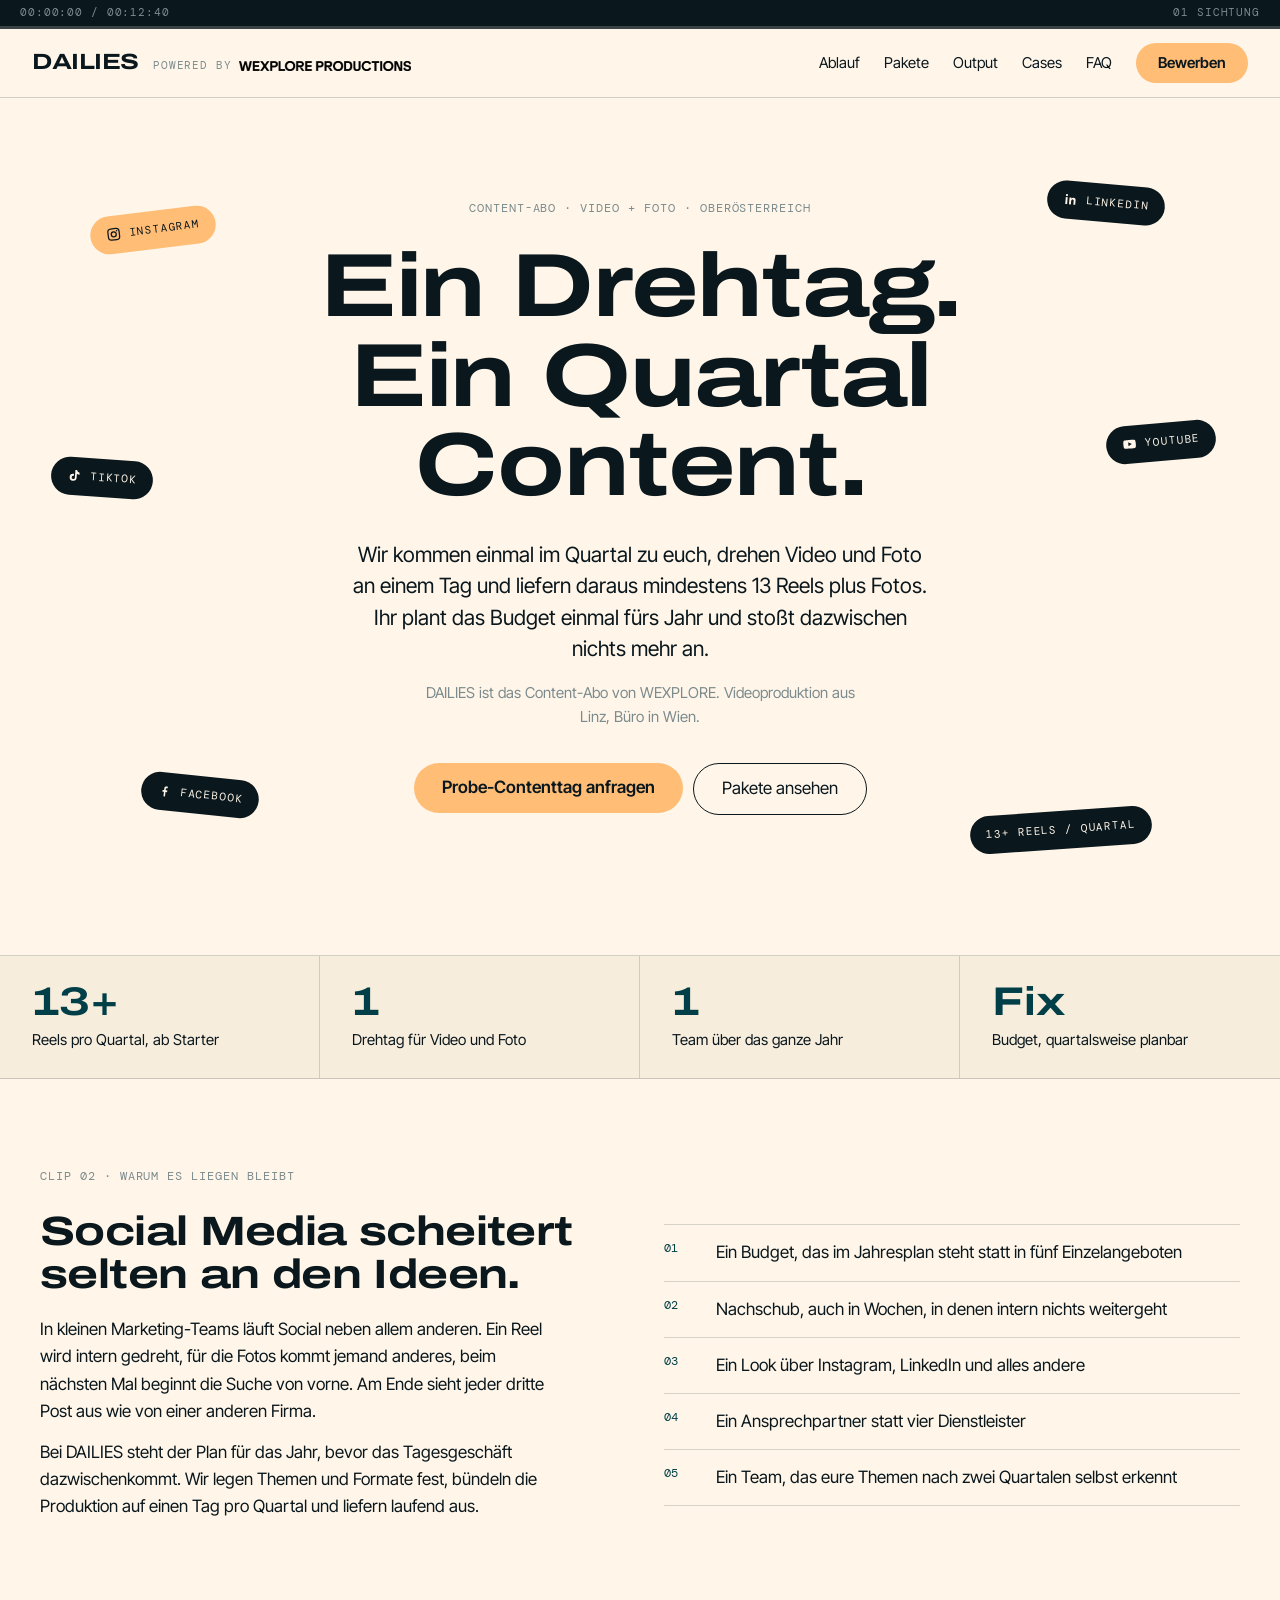
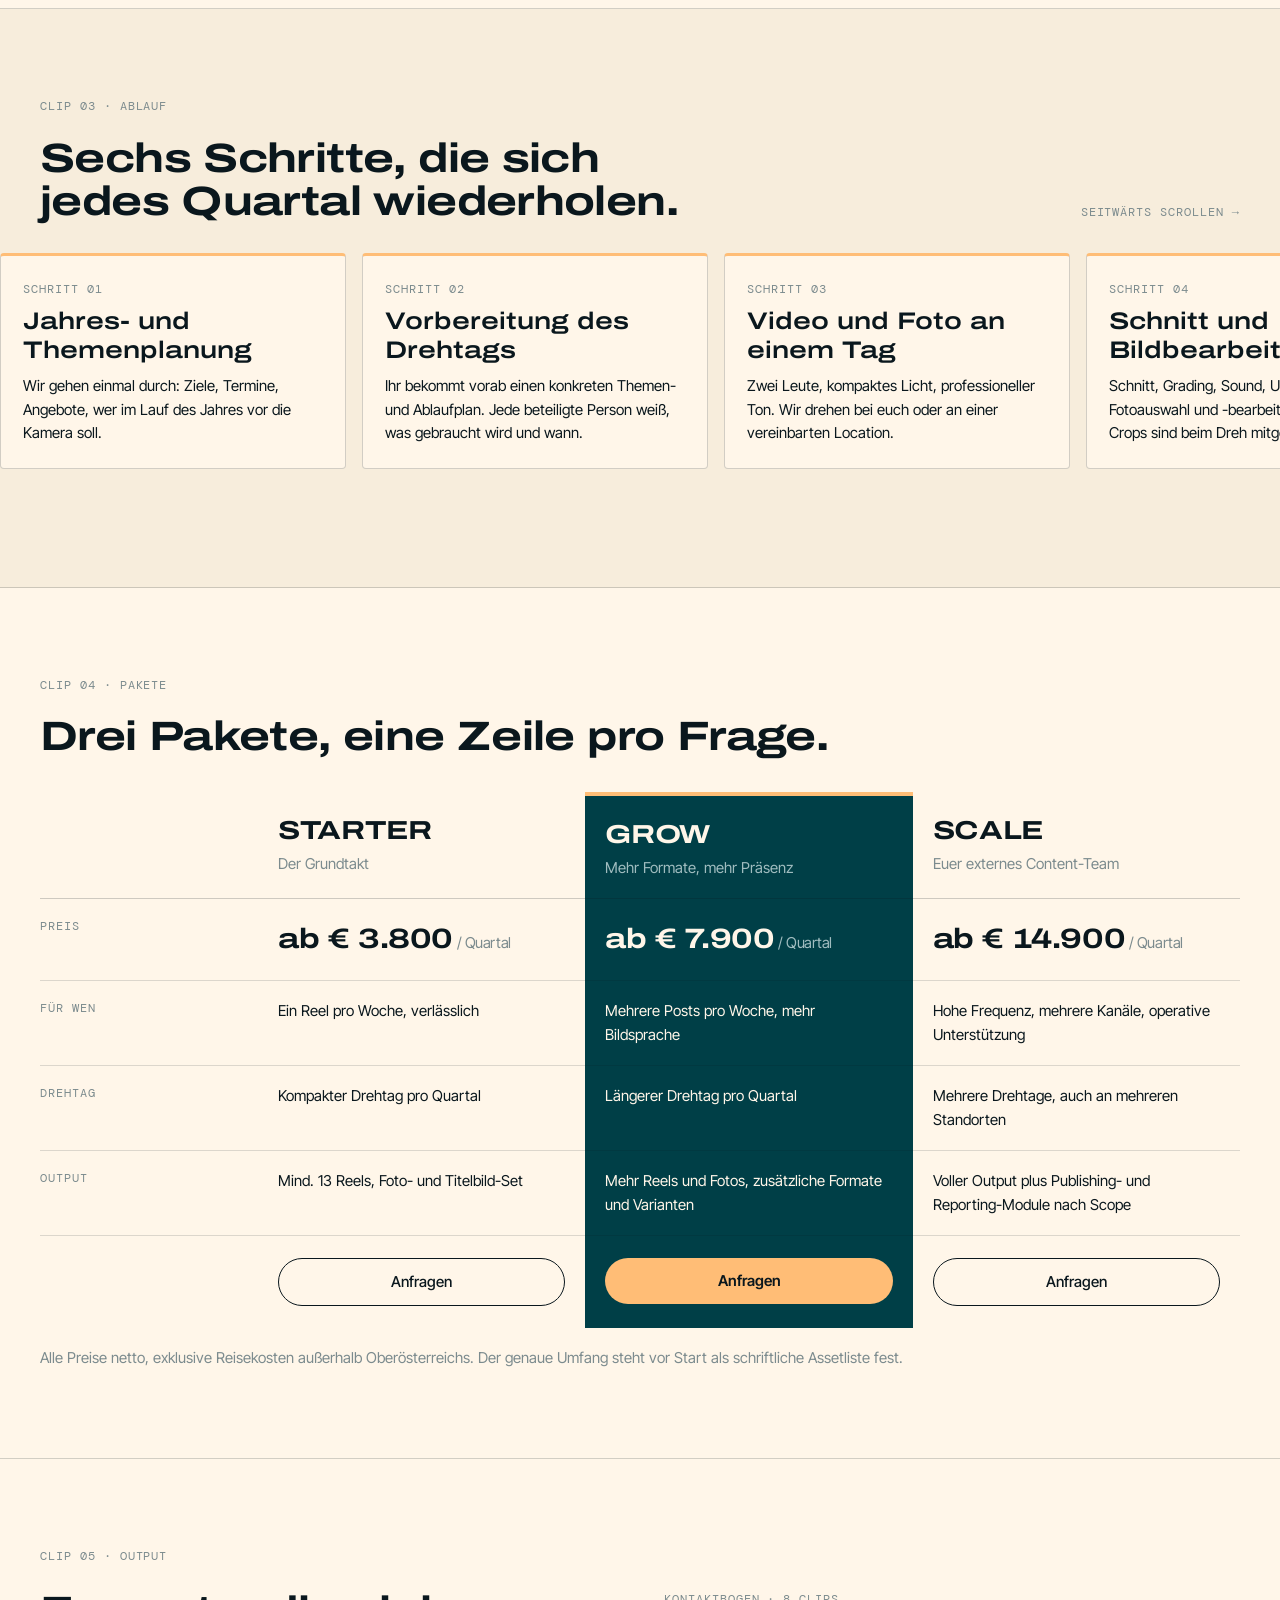
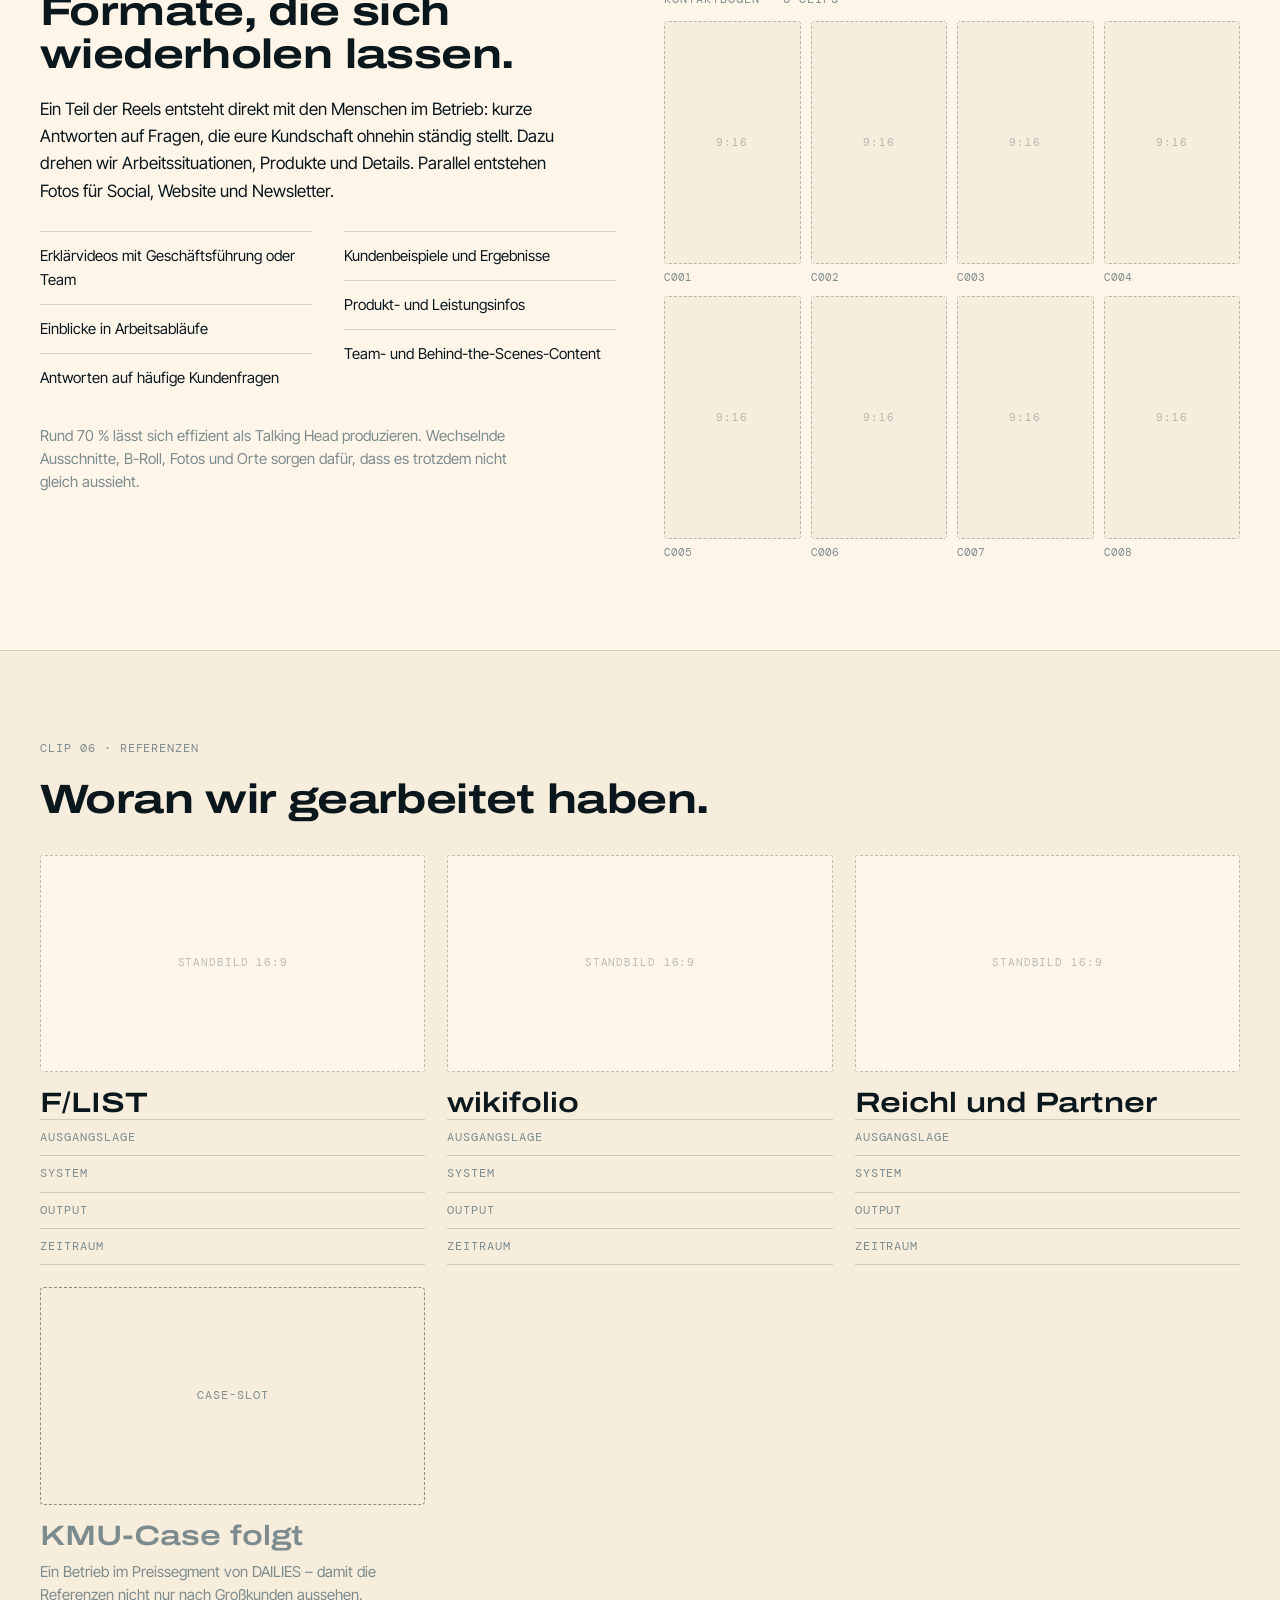
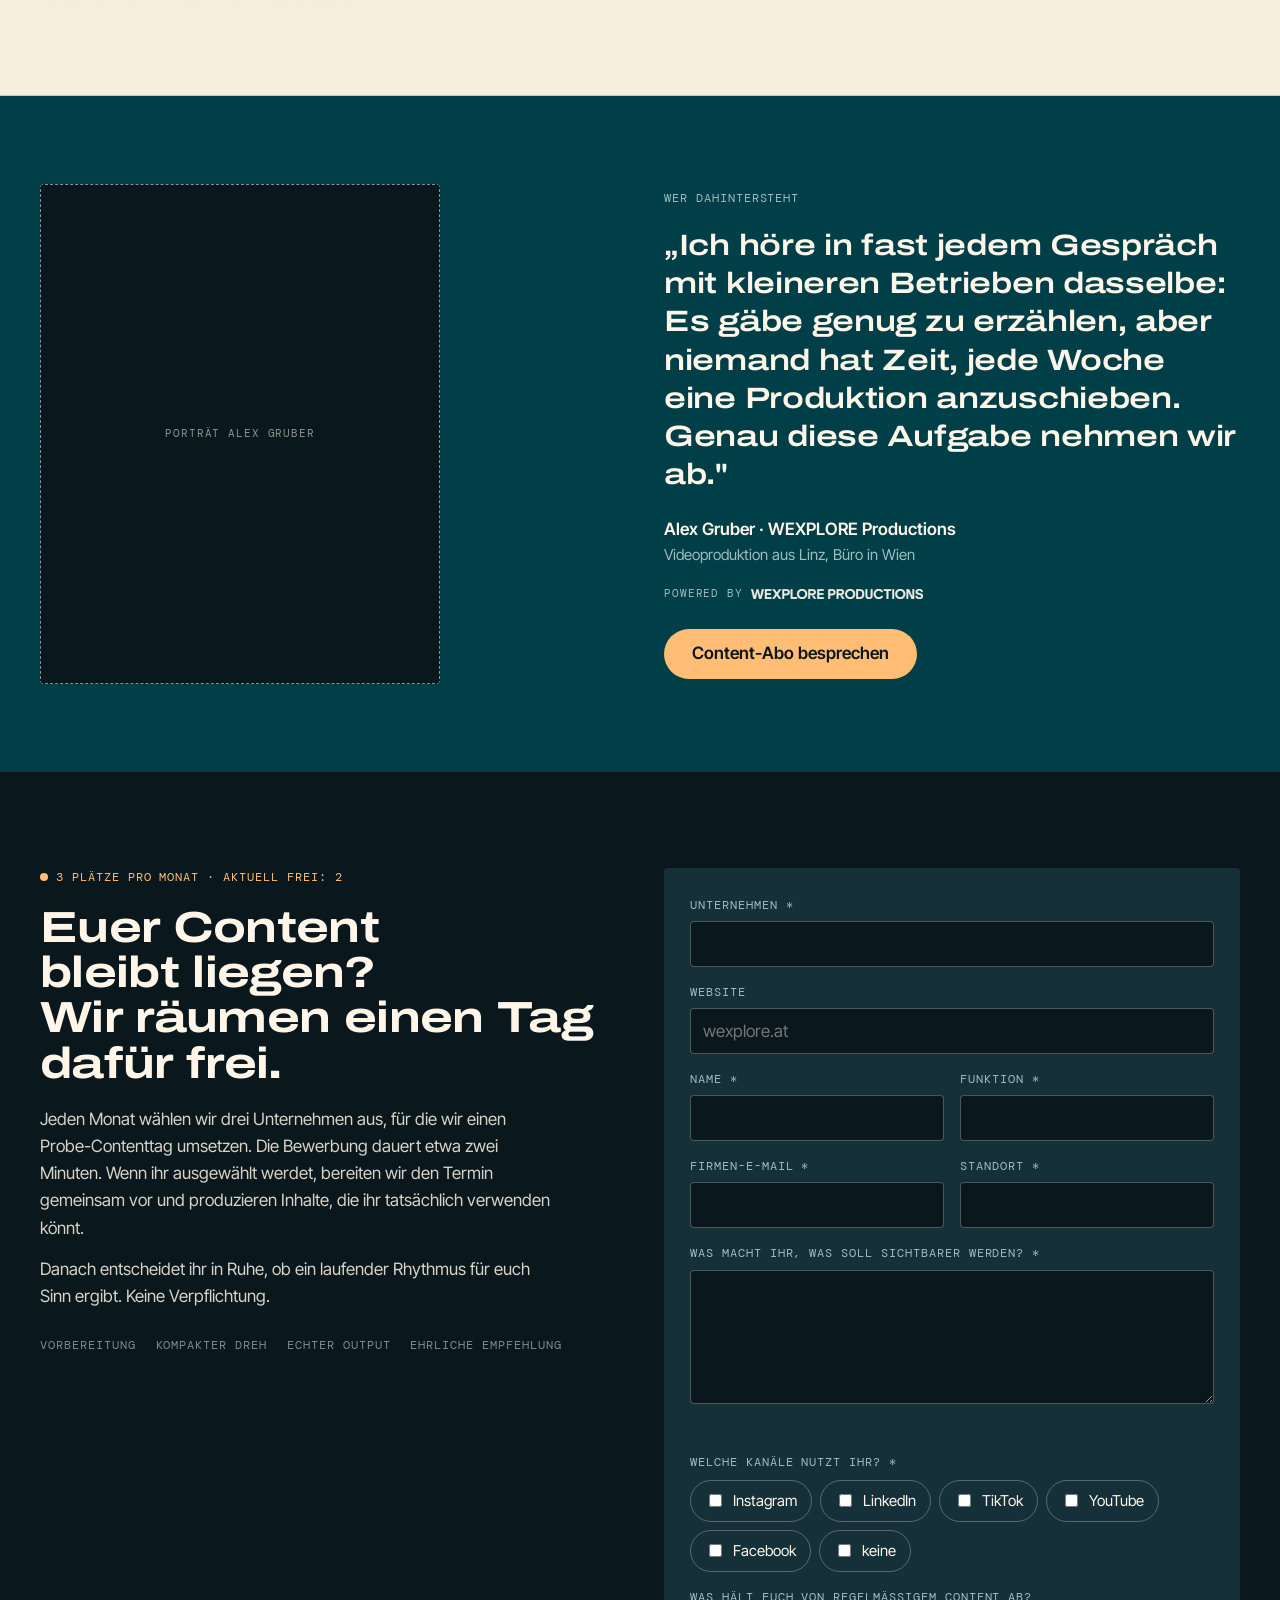
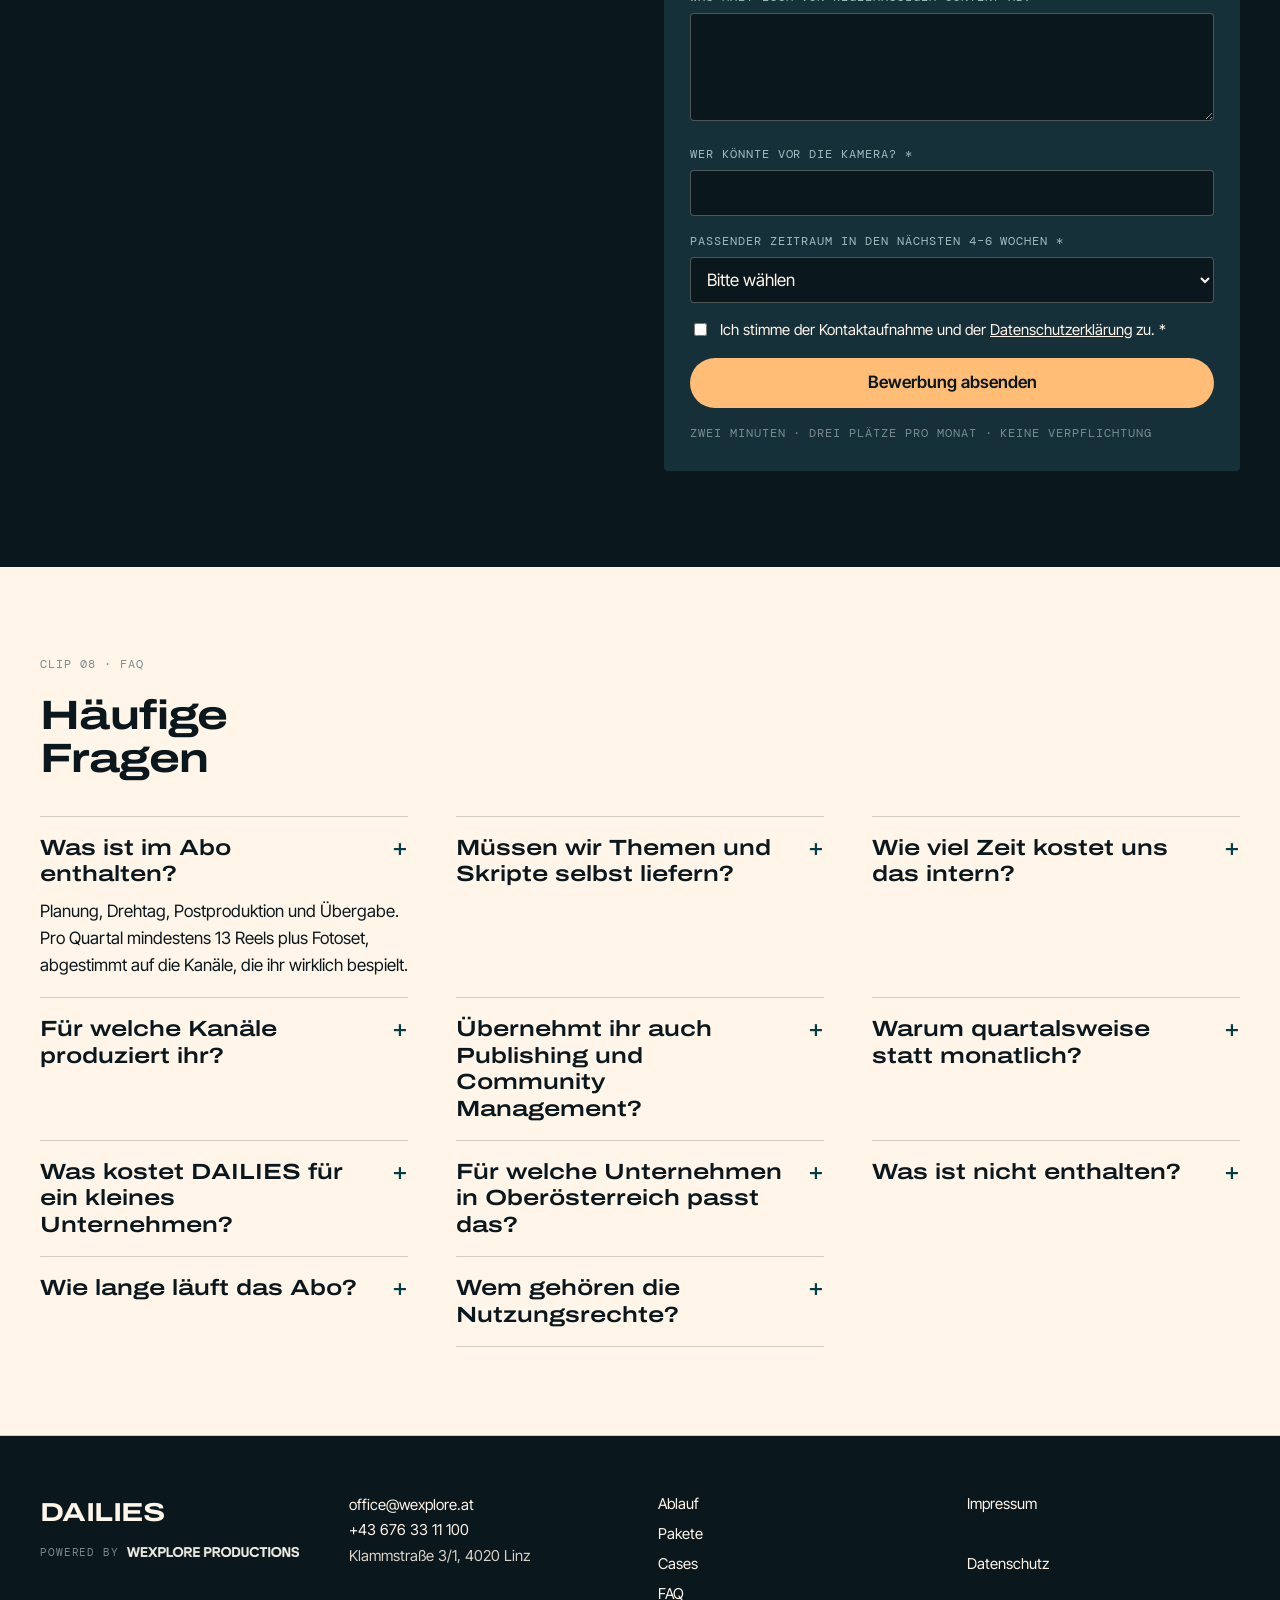
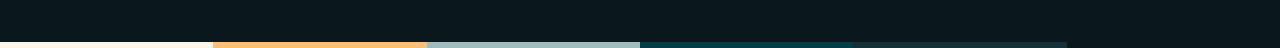
==== hero-typo.html @ 3b45705d "Hero-Variante: typografisch mit verschiebbaren Social-Chips Co-Authored-By: Claude Fable 5 <noreply@" ====
<!DOCTYPE html>
<html lang="de">
<head>
<meta charset="utf-8">
<meta name="viewport" content="width=device-width, initial-scale=1">
<title>DAILIES – Hero-Variante: Typografisch</title>
<meta name="description" content="DAILIES ist das Content-Abo von WEXPLORE Productions: ein Drehtag pro Quartal, mindestens 13 Reels plus Fotos. Für Unternehmen in Oberösterreich.">
<link rel="preconnect" href="https://fonts.googleapis.com" />
<link rel="preconnect" href="https://fonts.gstatic.com" crossorigin="" />
<link href="https://fonts.googleapis.com/css2?family=Archivo:wdth,wght@125,600;125,700&family=Inter+Tight:wght@400;500;600&family=DM+Mono:wght@400;500&display=swap" rel="stylesheet" />
<style>
  html { scroll-behavior: smooth; }
  body { margin: 0; background: #FFF6E9; color: #0A171D; font-family: 'Inter Tight', Helvetica, Arial, sans-serif; font-size: 17px; line-height: 1.6; -webkit-font-smoothing: antialiased; }
  a { color: #0A171D; text-decoration: none; }
  a:hover { color: #003F47; }
  h1, h2, h3 { hyphens: auto; }
  summary::-webkit-details-marker { display: none; }
  summary { list-style: none; cursor: pointer; }
  input, select, textarea, button { font: inherit; color: inherit; }
  *:focus-visible { outline: 2px solid #FFBD76; outline-offset: 2px; }
  [data-steps]::-webkit-scrollbar, [data-table]::-webkit-scrollbar { display: none; }
  ::selection { background: #FFBD76; color: #0A171D; }

  .chip { position:absolute; display:inline-flex; align-items:center; gap:8px; padding:10px 16px; border-radius:999px; background:#0A171D; color:#FFF6E9; font-family:'DM Mono',monospace; font-size:11px; letter-spacing:.08em; text-transform:uppercase; white-space:nowrap; cursor:grab; user-select:none; touch-action:none; transform:rotate(var(--r, 0deg)); animation:chip-bob var(--d, 6s) ease-in-out var(--dl, 0s) infinite; z-index:5 }
  .chip:active { cursor:grabbing }
  .chip.dragging { animation:none; z-index:6 }
  .chip svg { width:15px; height:15px; flex:none }
  .chip--accent { background:var(--accent, #FFBD76); color:#0A171D }
  @keyframes chip-bob { 0%,100% { margin-top:0 } 50% { margin-top:-12px } }
  @media (prefers-reduced-motion: reduce) { .chip { animation:none } }
  @media (max-width: 900px) { .chip { display:none } }
</style>
</head>
<body>
<div lang="de" style="--accent: #FFBD76; background:#FFF6E9">

  <div style="position:fixed; top:0; left:0; right:0; z-index:80; background:#0A171D; color:#FFF6E9">
    <div style="display:flex; align-items:center; justify-content:space-between; gap:16px; height:26px; padding:0 20px; font-family:'DM Mono',monospace; font-size:11px; letter-spacing:.08em; text-transform:uppercase; color:#7C8B8E">
      <span data-timecode="" style="white-space:nowrap">00:00:00 / 00:12:40</span>
      <span data-section-readout="" style="white-space:nowrap; overflow:hidden; text-overflow:ellipsis">Clip 01 · Sichtung</span>
    </div>
    <div style="height:3px; background:rgba(255,246,233,.2)">
      <div data-scrubfill="" style="height:100%; width:0%; background:var(--accent, #FFBD76)"></div>
    </div>
  </div>

  <header style="position:sticky; top:29px; z-index:70; display:flex; align-items:center; justify-content:space-between; gap:24px; padding:14px 32px; background:rgba(255,246,233,.94); backdrop-filter:blur(10px); border-bottom:1px solid rgba(10,23,29,.18)">
    <div style="display:flex; align-items:baseline; gap:14px">
      <span style="font-family:Archivo,Helvetica,sans-serif; font-stretch:125%; font-weight:700; font-size:22px; letter-spacing:-0.02em; text-transform:uppercase">Dailies</span>
      <span style="display:flex; align-items:center; gap:7px; font-family:'DM Mono',monospace; font-size:11px; letter-spacing:.08em; text-transform:uppercase; color:#7C8B8E">powered by <img src="assets/wexplore-productions-dark.png" alt="WEXPLORE Productions" style="height:10px; width:auto; display:block" /></span>
    </div>
    <nav style="display:flex; align-items:center; gap:24px; font-size:15px; flex-wrap:wrap">
      <a href="#ablauf">Ablauf</a>
      <a href="#pakete">Pakete</a>
      <a href="#output">Output</a>
      <a href="#cases">Cases</a>
      <a href="#faq">FAQ</a>
      <a href="#bewerben" style="display:inline-flex; align-items:center; height:40px; padding:0 22px; border-radius:999px; background:var(--accent, #FFBD76); color:#0A171D; font-weight:600; white-space:nowrap">Bewerben</a>
    </nav>
  </header>

  <section id="sichtung" data-hero="" data-screen-label="01 Sichtung" style="position:relative; overflow:hidden; padding:130px 40px 140px; border-bottom:1px solid rgba(10,23,29,.18); text-align:center">
      <div class="chip chip--accent" style="top:16%; left:7%; --r:-7deg; --d:5.5s; --dl:0s"><svg viewBox="0 0 24 24" fill="none" stroke="currentColor" stroke-width="2"><rect x="3" y="3" width="18" height="18" rx="5"/><circle cx="12" cy="12" r="4"/><circle cx="17.2" cy="6.8" r="1.2" fill="currentColor" stroke="none"/></svg>Instagram</div>
      <div class="chip" style="top:13%; right:9%; --r:5deg; --d:6.5s; --dl:.6s"><svg viewBox="0 0 24 24" fill="currentColor"><path d="M4 9h3v11H4z"/><circle cx="5.5" cy="5.5" r="1.8"/><path d="M10 9h2.9v1.6c.6-1 1.7-1.8 3.4-1.8 2.6 0 3.7 1.6 3.7 4.4V20h-3v-6c0-1.4-.5-2.3-1.7-2.3-1.3 0-2.3 1-2.3 2.8V20h-3z"/></svg>LinkedIn</div>
      <div class="chip" style="top:44%; left:4%; --r:4deg; --d:7s; --dl:.3s"><svg viewBox="0 0 24 24" fill="currentColor"><path d="M15.5 3c.4 2.2 1.9 3.7 4.2 4v3c-1.6 0-3-.5-4.2-1.3v6.2a5.6 5.6 0 1 1-5.6-5.6c.3 0 .7 0 1 .1v3.1a2.6 2.6 0 1 0 1.8 2.4V3z"/></svg>TikTok</div>
      <div class="chip" style="top:40%; right:5%; --r:-5deg; --d:6s; --dl:1s"><svg viewBox="0 0 24 24" fill="currentColor"><path d="M21.6 7.2a2.5 2.5 0 0 0-1.8-1.8C18.3 5 12 5 12 5s-6.3 0-7.8.4A2.5 2.5 0 0 0 2.4 7.2 26 26 0 0 0 2 12a26 26 0 0 0 .4 4.8 2.5 2.5 0 0 0 1.8 1.8c1.5.4 7.8.4 7.8.4s6.3 0 7.8-.4a2.5 2.5 0 0 0 1.8-1.8A26 26 0 0 0 22 12a26 26 0 0 0-.4-4.8zM10 15.2V8.8L15.5 12z"/></svg>YouTube</div>
      <div class="chip" style="bottom:16%; left:11%; --r:6deg; --d:7.5s; --dl:.8s"><svg viewBox="0 0 24 24" fill="currentColor"><path d="M13.4 21v-7.2h2.4l.4-2.9h-2.8V9c0-.8.3-1.4 1.5-1.4h1.4V5c-.3 0-1.1-.1-2-.1-2 0-3.4 1.2-3.4 3.5v2.5H8.5v2.9h2.4V21z"/></svg>Facebook</div>
      <div class="chip" style="bottom:12%; right:10%; --r:-4deg; --d:6.8s; --dl:.4s">13+ Reels / Quartal</div>
    <p style="margin:0; font-family:'DM Mono',monospace; font-size:12px; letter-spacing:.08em; text-transform:uppercase; color:#7C8B8E">Content-Abo · Video + Foto · Oberösterreich</p>
    <h1 style="margin:24px auto 0; font-family:Archivo,Helvetica,sans-serif; font-stretch:125%; font-weight:700; font-size:clamp(44px,7vw,104px); line-height:1; letter-spacing:-0.02em; max-width:14ch">Ein Drehtag.<br />Ein Quartal Content.</h1>
    <p style="margin:28px auto 0; font-size:21px; line-height:1.5; max-width:48ch">Wir kommen einmal im Quartal zu euch, drehen Video und Foto an einem Tag und liefern daraus mindestens 13 Reels plus Fotos. Ihr plant das Budget einmal fürs Jahr und stoßt dazwischen nichts mehr an.</p>
    <p style="margin:16px auto 0; font-size:15px; color:#7C8B8E; max-width:48ch">DAILIES ist das Content-Abo von WEXPLORE. Videoproduktion aus Linz, Büro in Wien.</p>
    <div style="display:flex; gap:10px; flex-wrap:wrap; justify-content:center; margin-top:34px">
      <a href="#bewerben" style="display:inline-flex; align-items:center; height:50px; padding:0 28px; border-radius:999px; background:var(--accent, #FFBD76); color:#0A171D; font-weight:600; white-space:nowrap">Probe-Contenttag anfragen</a>
      <a href="#pakete" style="display:inline-flex; align-items:center; height:50px; padding:0 28px; border-radius:999px; border:1px solid #0A171D; white-space:nowrap">Pakete ansehen</a>
    </div>
  </section>

  <section data-screen-label="01 Sichtung · Kennzahlen" style="display:grid; grid-template-columns:repeat(auto-fit, minmax(190px, 1fr)); background:#F7EDDC; border-bottom:1px solid rgba(10,23,29,.18)">
    <div style="padding:26px 32px; border-right:1px solid rgba(10,23,29,.16)">
      <div data-count="13" data-suffix="+" style="font-family:Archivo,Helvetica,sans-serif; font-stretch:125%; font-weight:700; font-size:40px; line-height:1; color:#003F47">13+</div>
      <div style="font-size:15px; margin-top:6px">Reels pro Quartal, ab Starter</div>
    </div>
    <div style="padding:26px 32px; border-right:1px solid rgba(10,23,29,.16)">
      <div style="font-family:Archivo,Helvetica,sans-serif; font-stretch:125%; font-weight:700; font-size:40px; line-height:1; color:#003F47">1</div>
      <div style="font-size:15px; margin-top:6px">Drehtag für Video und Foto</div>
    </div>
    <div style="padding:26px 32px; border-right:1px solid rgba(10,23,29,.16)">
      <div style="font-family:Archivo,Helvetica,sans-serif; font-stretch:125%; font-weight:700; font-size:40px; line-height:1; color:#003F47">1</div>
      <div style="font-size:15px; margin-top:6px">Team über das ganze Jahr</div>
    </div>
    <div style="padding:26px 32px">
      <div style="font-family:Archivo,Helvetica,sans-serif; font-stretch:125%; font-weight:700; font-size:40px; line-height:1; color:#003F47">Fix</div>
      <div style="font-size:15px; margin-top:6px">Budget, quartalsweise planbar</div>
    </div>
  </section>

  <section id="warum" data-screen-label="02 Warum" style="scroll-margin-top:100px; padding:88px 40px; border-bottom:1px solid rgba(10,23,29,.18)">
    <p data-label="" style="margin:0; font-family:'DM Mono',monospace; font-size:12px; letter-spacing:.08em; text-transform:uppercase; color:#7C8B8E">Clip 02 · Warum es liegen bleibt</p>
    <div style="display:grid; grid-template-columns:repeat(auto-fit, minmax(320px, 1fr)); gap:48px; margin-top:24px">
      <div>
        <h2 style="margin:0; font-family:Archivo,Helvetica,sans-serif; font-stretch:125%; font-weight:700; font-size:clamp(30px,3.2vw,48px); line-height:1.05; letter-spacing:-0.015em">Social Media scheitert selten an den Ideen.</h2>
        <p style="margin:20px 0 0; max-width:52ch">In kleinen Marketing-Teams läuft Social neben allem anderen. Ein Reel wird intern gedreht, für die Fotos kommt jemand anderes, beim nächsten Mal beginnt die Suche von vorne. Am Ende sieht jeder dritte Post aus wie von einer anderen Firma.</p>
        <p style="margin:14px 0 0; max-width:52ch">Bei DAILIES steht der Plan für das Jahr, bevor das Tagesgeschäft dazwischenkommt. Wir legen Themen und Formate fest, bündeln die Produktion auf einen Tag pro Quartal und liefern laufend aus.</p>
      </div>
      <ul style="margin:0; padding:0; list-style:none; align-self:center">
        <li style="display:grid; grid-template-columns:40px 1fr; gap:12px; padding:14px 0; border-top:1px solid rgba(10,23,29,.16)"><span style="font-family:'DM Mono',monospace; font-size:12px; color:#003F47">01</span>Ein Budget, das im Jahresplan steht statt in fünf Einzelangeboten</li>
        <li style="display:grid; grid-template-columns:40px 1fr; gap:12px; padding:14px 0; border-top:1px solid rgba(10,23,29,.16)"><span style="font-family:'DM Mono',monospace; font-size:12px; color:#003F47">02</span>Nachschub, auch in Wochen, in denen intern nichts weitergeht</li>
        <li style="display:grid; grid-template-columns:40px 1fr; gap:12px; padding:14px 0; border-top:1px solid rgba(10,23,29,.16)"><span style="font-family:'DM Mono',monospace; font-size:12px; color:#003F47">03</span>Ein Look über Instagram, LinkedIn und alles andere</li>
        <li style="display:grid; grid-template-columns:40px 1fr; gap:12px; padding:14px 0; border-top:1px solid rgba(10,23,29,.16)"><span style="font-family:'DM Mono',monospace; font-size:12px; color:#003F47">04</span>Ein Ansprechpartner statt vier Dienstleister</li>
        <li style="display:grid; grid-template-columns:40px 1fr; gap:12px; padding:14px 0; border-top:1px solid rgba(10,23,29,.16); border-bottom:1px solid rgba(10,23,29,.16)"><span style="font-family:'DM Mono',monospace; font-size:12px; color:#003F47">05</span>Ein Team, das eure Themen nach zwei Quartalen selbst erkennt</li>
      </ul>
    </div>
  </section>

  <section id="ablauf" data-screen-label="03 Ablauf" style="scroll-margin-top:100px; background:#F7EDDC; padding:88px 0; border-bottom:1px solid rgba(10,23,29,.18)">
    <div style="padding:0 40px">
      <p data-label="" style="margin:0; font-family:'DM Mono',monospace; font-size:12px; letter-spacing:.08em; text-transform:uppercase; color:#7C8B8E">Clip 03 · Ablauf</p>
      <div style="display:flex; justify-content:space-between; align-items:flex-end; gap:24px; flex-wrap:wrap; margin-top:20px">
        <h2 style="margin:0; font-family:Archivo,Helvetica,sans-serif; font-stretch:125%; font-weight:700; font-size:clamp(30px,3.2vw,48px); line-height:1.05; letter-spacing:-0.015em; max-width:20ch">Sechs Schritte, die sich jedes Quartal wiederholen.</h2>
        <span style="font-family:'DM Mono',monospace; font-size:12px; letter-spacing:.08em; text-transform:uppercase; color:#7C8B8E">Seitwärts scrollen →</span>
      </div>
    </div>
    <div data-steps="" data-rail="" style="display:flex; gap:16px; overflow-x:auto; scrollbar-width:none; padding:30px 40px; scroll-snap-type:x mandatory">
      <div style="flex:0 0 300px; scroll-snap-align:start; background:#FFF6E9; border:1px solid rgba(10,23,29,.18); border-top:3px solid var(--accent, #FFBD76); border-radius:4px; padding:24px 22px">
        <div style="font-family:'DM Mono',monospace; font-size:12px; letter-spacing:.08em; text-transform:uppercase; color:#7C8B8E">Schritt 01</div>
        <div style="font-family:Archivo,Helvetica,sans-serif; font-stretch:125%; font-weight:600; font-size:24px; line-height:1.2; margin-top:8px">Jahres- und Themenplanung</div>
        <p style="margin:10px 0 0; font-size:15px; line-height:1.55">Wir gehen einmal durch: Ziele, Termine, Angebote, wer im Lauf des Jahres vor die Kamera soll.</p>
      </div>
      <div style="flex:0 0 300px; scroll-snap-align:start; background:#FFF6E9; border:1px solid rgba(10,23,29,.18); border-top:3px solid var(--accent, #FFBD76); border-radius:4px; padding:24px 22px">
        <div style="font-family:'DM Mono',monospace; font-size:12px; letter-spacing:.08em; text-transform:uppercase; color:#7C8B8E">Schritt 02</div>
        <div style="font-family:Archivo,Helvetica,sans-serif; font-stretch:125%; font-weight:600; font-size:24px; line-height:1.2; margin-top:8px">Vorbereitung des Drehtags</div>
        <p style="margin:10px 0 0; font-size:15px; line-height:1.55">Ihr bekommt vorab einen konkreten Themen- und Ablaufplan. Jede beteiligte Person weiß, was gebraucht wird und wann.</p>
      </div>
      <div style="flex:0 0 300px; scroll-snap-align:start; background:#FFF6E9; border:1px solid rgba(10,23,29,.18); border-top:3px solid var(--accent, #FFBD76); border-radius:4px; padding:24px 22px">
        <div style="font-family:'DM Mono',monospace; font-size:12px; letter-spacing:.08em; text-transform:uppercase; color:#7C8B8E">Schritt 03</div>
        <div style="font-family:Archivo,Helvetica,sans-serif; font-stretch:125%; font-weight:600; font-size:24px; line-height:1.2; margin-top:8px">Video und Foto an einem Tag</div>
        <p style="margin:10px 0 0; font-size:15px; line-height:1.55">Zwei Leute, kompaktes Licht, professioneller Ton. Wir drehen bei euch oder an einer vereinbarten Location.</p>
      </div>
      <div style="flex:0 0 300px; scroll-snap-align:start; background:#FFF6E9; border:1px solid rgba(10,23,29,.18); border-top:3px solid var(--accent, #FFBD76); border-radius:4px; padding:24px 22px">
        <div style="font-family:'DM Mono',monospace; font-size:12px; letter-spacing:.08em; text-transform:uppercase; color:#7C8B8E">Schritt 04</div>
        <div style="font-family:Archivo,Helvetica,sans-serif; font-stretch:125%; font-weight:600; font-size:24px; line-height:1.2; margin-top:8px">Schnitt und Bildbearbeitung</div>
        <p style="margin:10px 0 0; font-size:15px; line-height:1.55">Schnitt, Grading, Sound, Untertitel, Fotoauswahl und -bearbeitung. Formate und Crops sind beim Dreh mitgedacht.</p>
      </div>
      <div style="flex:0 0 300px; scroll-snap-align:start; background:#FFF6E9; border:1px solid rgba(10,23,29,.18); border-top:3px solid var(--accent, #FFBD76); border-radius:4px; padding:24px 22px">
        <div style="font-family:'DM Mono',monospace; font-size:12px; letter-spacing:.08em; text-transform:uppercase; color:#7C8B8E">Schritt 05</div>
        <div style="font-family:Archivo,Helvetica,sans-serif; font-stretch:125%; font-weight:600; font-size:24px; line-height:1.2; margin-top:8px">Freigabe und Übergabe</div>
        <p style="margin:10px 0 0; font-size:15px; line-height:1.55">Alles liegt sortiert bereit. Ihr gebt frei und veröffentlicht Schritt für Schritt über das Quartal.</p>
      </div>
      <div style="flex:0 0 300px; scroll-snap-align:start; background:#003F47; color:#FFF6E9; border:1px solid #003F47; border-top:3px solid var(--accent, #FFBD76); border-radius:4px; padding:24px 22px">
        <div style="font-family:'DM Mono',monospace; font-size:12px; letter-spacing:.08em; text-transform:uppercase; color:#9FBCBF">Schritt 06</div>
        <div style="font-family:Archivo,Helvetica,sans-serif; font-stretch:125%; font-weight:600; font-size:24px; line-height:1.2; margin-top:8px">Review und nächstes Quartal</div>
        <p style="margin:10px 0 0; font-size:15px; line-height:1.55">Wir schauen uns an, was funktioniert hat, und planen das nächste Quartal darauf. Danach beginnt der Zyklus von vorne.</p>
      </div>
    </div>
  </section>

  <section id="pakete" data-screen-label="04 Pakete" style="scroll-margin-top:100px; padding:88px 40px; border-bottom:1px solid rgba(10,23,29,.18)">
    <p data-label="" style="margin:0; font-family:'DM Mono',monospace; font-size:12px; letter-spacing:.08em; text-transform:uppercase; color:#7C8B8E">Clip 04 · Pakete</p>
    <h2 style="margin:20px 0 34px; font-family:Archivo,Helvetica,sans-serif; font-stretch:125%; font-weight:700; font-size:clamp(30px,3.2vw,48px); line-height:1.05; letter-spacing:-0.015em">Drei Pakete, eine Zeile pro Frage.</h2>
    <div data-table="" style="display:grid; grid-template-columns:minmax(140px,.8fr) repeat(3, minmax(200px,1.2fr)); overflow-x:auto">
      <div style="border-bottom:1px solid rgba(10,23,29,.2)"></div>
      <div style="border-bottom:1px solid rgba(10,23,29,.2); padding:18px 20px">
        <div style="font-family:Archivo,Helvetica,sans-serif; font-stretch:125%; font-weight:700; font-size:26px; text-transform:uppercase; letter-spacing:-0.015em">Starter</div>
        <div style="font-size:15px; color:#7C8B8E">Der Grundtakt</div>
      </div>
      <div style="border-bottom:1px solid rgba(10,23,29,.2); padding:18px 20px; background:#003F47; color:#FFF6E9; border-top:4px solid var(--accent, #FFBD76)">
        <div style="font-family:Archivo,Helvetica,sans-serif; font-stretch:125%; font-weight:700; font-size:26px; text-transform:uppercase; letter-spacing:-0.015em">Grow</div>
        <div style="font-size:15px; color:#9FBCBF">Mehr Formate, mehr Präsenz</div>
      </div>
      <div style="border-bottom:1px solid rgba(10,23,29,.2); padding:18px 20px">
        <div style="font-family:Archivo,Helvetica,sans-serif; font-stretch:125%; font-weight:700; font-size:26px; text-transform:uppercase; letter-spacing:-0.015em">Scale</div>
        <div style="font-size:15px; color:#7C8B8E">Euer externes Content-Team</div>
      </div>

      <div style="border-bottom:1px solid rgba(10,23,29,.14); padding:18px 0; font-family:'DM Mono',monospace; font-size:12px; letter-spacing:.08em; text-transform:uppercase; color:#7C8B8E">Preis</div>
      <div style="border-bottom:1px solid rgba(10,23,29,.14); padding:18px 20px; font-family:Archivo,Helvetica,sans-serif; font-stretch:125%; font-weight:700; font-size:28px; letter-spacing:-0.015em">ab € 3.800<span style="font-family:'Inter Tight',sans-serif; font-size:15px; font-weight:400; color:#7C8B8E"> / Quartal</span></div>
      <div style="border-bottom:1px solid rgba(10,23,29,.14); padding:18px 20px; background:#003F47; color:#FFF6E9; font-family:Archivo,Helvetica,sans-serif; font-stretch:125%; font-weight:700; font-size:28px; letter-spacing:-0.015em">ab € 7.900<span style="font-family:'Inter Tight',sans-serif; font-size:15px; font-weight:400; color:#9FBCBF"> / Quartal</span></div>
      <div style="border-bottom:1px solid rgba(10,23,29,.14); padding:18px 20px; font-family:Archivo,Helvetica,sans-serif; font-stretch:125%; font-weight:700; font-size:28px; letter-spacing:-0.015em">ab € 14.900<span style="font-family:'Inter Tight',sans-serif; font-size:15px; font-weight:400; color:#7C8B8E"> / Quartal</span></div>

      <div style="border-bottom:1px solid rgba(10,23,29,.14); padding:18px 0; font-family:'DM Mono',monospace; font-size:12px; letter-spacing:.08em; text-transform:uppercase; color:#7C8B8E">Für wen</div>
      <div style="border-bottom:1px solid rgba(10,23,29,.14); padding:18px 20px; font-size:15px">Ein Reel pro Woche, verlässlich</div>
      <div style="border-bottom:1px solid rgba(10,23,29,.14); padding:18px 20px; background:#003F47; color:#FFF6E9; font-size:15px">Mehrere Posts pro Woche, mehr Bildsprache</div>
      <div style="border-bottom:1px solid rgba(10,23,29,.14); padding:18px 20px; font-size:15px">Hohe Frequenz, mehrere Kanäle, operative Unterstützung</div>

      <div style="border-bottom:1px solid rgba(10,23,29,.14); padding:18px 0; font-family:'DM Mono',monospace; font-size:12px; letter-spacing:.08em; text-transform:uppercase; color:#7C8B8E">Drehtag</div>
      <div style="border-bottom:1px solid rgba(10,23,29,.14); padding:18px 20px; font-size:15px">Kompakter Drehtag pro Quartal</div>
      <div style="border-bottom:1px solid rgba(10,23,29,.14); padding:18px 20px; background:#003F47; color:#FFF6E9; font-size:15px">Längerer Drehtag pro Quartal</div>
      <div style="border-bottom:1px solid rgba(10,23,29,.14); padding:18px 20px; font-size:15px">Mehrere Drehtage, auch an mehreren Standorten</div>

      <div style="border-bottom:1px solid rgba(10,23,29,.14); padding:18px 0; font-family:'DM Mono',monospace; font-size:12px; letter-spacing:.08em; text-transform:uppercase; color:#7C8B8E">Output</div>
      <div style="border-bottom:1px solid rgba(10,23,29,.14); padding:18px 20px; font-size:15px">Mind. 13 Reels, Foto- und Titelbild-Set</div>
      <div style="border-bottom:1px solid rgba(10,23,29,.14); padding:18px 20px; background:#003F47; color:#FFF6E9; font-size:15px">Mehr Reels und Fotos, zusätzliche Formate und Varianten</div>
      <div style="border-bottom:1px solid rgba(10,23,29,.14); padding:18px 20px; font-size:15px">Voller Output plus Publishing- und Reporting-Module nach Scope</div>

      <div style="padding:22px 0"></div>
      <div style="padding:22px 20px"><a href="#bewerben" style="display:flex; align-items:center; justify-content:center; height:46px; border-radius:999px; border:1px solid #0A171D; font-weight:500; font-size:15px">Anfragen</a></div>
      <div style="padding:22px 20px; background:#003F47"><a href="#bewerben" style="display:flex; align-items:center; justify-content:center; height:46px; border-radius:999px; background:var(--accent, #FFBD76); color:#0A171D; font-weight:600; font-size:15px">Anfragen</a></div>
      <div style="padding:22px 20px"><a href="#bewerben" style="display:flex; align-items:center; justify-content:center; height:46px; border-radius:999px; border:1px solid #0A171D; font-weight:500; font-size:15px">Anfragen</a></div>
    </div>
    <p style="margin:18px 0 0; font-size:15px; color:#7C8B8E">Alle Preise netto, exklusive Reisekosten außerhalb Oberösterreichs. Der genaue Umfang steht vor Start als schriftliche Assetliste fest.</p>
  </section>

  <section id="output" data-screen-label="05 Output" style="scroll-margin-top:100px; padding:88px 40px; border-bottom:1px solid rgba(10,23,29,.18)">
    <p data-label="" style="margin:0; font-family:'DM Mono',monospace; font-size:12px; letter-spacing:.08em; text-transform:uppercase; color:#7C8B8E">Clip 05 · Output</p>
    <div style="display:grid; grid-template-columns:repeat(auto-fit, minmax(320px, 1fr)); gap:48px; margin-top:24px">
      <div>
        <h2 style="margin:0; font-family:Archivo,Helvetica,sans-serif; font-stretch:125%; font-weight:700; font-size:clamp(30px,3.2vw,48px); line-height:1.05; letter-spacing:-0.015em">Formate, die sich wiederholen lassen.</h2>
        <p style="margin:20px 0 0; max-width:54ch">Ein Teil der Reels entsteht direkt mit den Menschen im Betrieb: kurze Antworten auf Fragen, die eure Kundschaft ohnehin ständig stellt. Dazu drehen wir Arbeitssituationen, Produkte und Details. Parallel entstehen Fotos für Social, Website und Newsletter.</p>
        <div style="display:grid; grid-template-columns:repeat(auto-fit, minmax(220px, 1fr)); gap:0 32px; margin-top:26px">
          <ul style="margin:0; padding:0; list-style:none">
            <li style="padding:12px 0; border-top:1px solid rgba(10,23,29,.16); font-size:15px">Erklärvideos mit Geschäftsführung oder Team</li>
            <li style="padding:12px 0; border-top:1px solid rgba(10,23,29,.16); font-size:15px">Einblicke in Arbeitsabläufe</li>
            <li style="padding:12px 0; border-top:1px solid rgba(10,23,29,.16); font-size:15px">Antworten auf häufige Kundenfragen</li>
          </ul>
          <ul style="margin:0; padding:0; list-style:none">
            <li style="padding:12px 0; border-top:1px solid rgba(10,23,29,.16); font-size:15px">Kundenbeispiele und Ergebnisse</li>
            <li style="padding:12px 0; border-top:1px solid rgba(10,23,29,.16); font-size:15px">Produkt- und Leistungsinfos</li>
            <li style="padding:12px 0; border-top:1px solid rgba(10,23,29,.16); font-size:15px">Team- und Behind-the-Scenes-Content</li>
          </ul>
        </div>
        <p style="margin:22px 0 0; font-size:15px; line-height:1.55; color:#7C8B8E; max-width:54ch">Rund 70 % lässt sich effizient als Talking Head produzieren. Wechselnde Ausschnitte, B-Roll, Fotos und Orte sorgen dafür, dass es trotzdem nicht gleich aussieht.</p>
      </div>
      <div>
        <div style="font-family:'DM Mono',monospace; font-size:12px; letter-spacing:.08em; text-transform:uppercase; color:#7C8B8E; margin-bottom:12px">Kontaktbogen · 8 Clips</div>
        <div data-stagger="" style="display:grid; grid-template-columns:repeat(4, minmax(0,1fr)); gap:10px">
          <div><div style="aspect-ratio:9/16; border-radius:4px; overflow:hidden; background:#F7EDDC"><div style="width:100%; height:100%; box-sizing:border-box; display:flex; align-items:center; justify-content:center; border:1px dashed currentColor; font-family:'DM Mono',monospace; font-size:11px; letter-spacing:.08em; text-transform:uppercase; color:#7C8B8E; opacity:.55">9:16</div></div><div style="font-family:'DM Mono',monospace; font-size:11px; color:#7C8B8E; margin-top:5px">C001</div></div>
          <div><div style="aspect-ratio:9/16; border-radius:4px; overflow:hidden; background:#F7EDDC"><div style="width:100%; height:100%; box-sizing:border-box; display:flex; align-items:center; justify-content:center; border:1px dashed currentColor; font-family:'DM Mono',monospace; font-size:11px; letter-spacing:.08em; text-transform:uppercase; color:#7C8B8E; opacity:.55">9:16</div></div><div style="font-family:'DM Mono',monospace; font-size:11px; color:#7C8B8E; margin-top:5px">C002</div></div>
          <div><div style="aspect-ratio:9/16; border-radius:4px; overflow:hidden; background:#F7EDDC"><div style="width:100%; height:100%; box-sizing:border-box; display:flex; align-items:center; justify-content:center; border:1px dashed currentColor; font-family:'DM Mono',monospace; font-size:11px; letter-spacing:.08em; text-transform:uppercase; color:#7C8B8E; opacity:.55">9:16</div></div><div style="font-family:'DM Mono',monospace; font-size:11px; color:#7C8B8E; margin-top:5px">C003</div></div>
          <div><div style="aspect-ratio:9/16; border-radius:4px; overflow:hidden; background:#F7EDDC"><div style="width:100%; height:100%; box-sizing:border-box; display:flex; align-items:center; justify-content:center; border:1px dashed currentColor; font-family:'DM Mono',monospace; font-size:11px; letter-spacing:.08em; text-transform:uppercase; color:#7C8B8E; opacity:.55">9:16</div></div><div style="font-family:'DM Mono',monospace; font-size:11px; color:#7C8B8E; margin-top:5px">C004</div></div>
          <div><div style="aspect-ratio:9/16; border-radius:4px; overflow:hidden; background:#F7EDDC"><div style="width:100%; height:100%; box-sizing:border-box; display:flex; align-items:center; justify-content:center; border:1px dashed currentColor; font-family:'DM Mono',monospace; font-size:11px; letter-spacing:.08em; text-transform:uppercase; color:#7C8B8E; opacity:.55">9:16</div></div><div style="font-family:'DM Mono',monospace; font-size:11px; color:#7C8B8E; margin-top:5px">C005</div></div>
          <div><div style="aspect-ratio:9/16; border-radius:4px; overflow:hidden; background:#F7EDDC"><div style="width:100%; height:100%; box-sizing:border-box; display:flex; align-items:center; justify-content:center; border:1px dashed currentColor; font-family:'DM Mono',monospace; font-size:11px; letter-spacing:.08em; text-transform:uppercase; color:#7C8B8E; opacity:.55">9:16</div></div><div style="font-family:'DM Mono',monospace; font-size:11px; color:#7C8B8E; margin-top:5px">C006</div></div>
          <div><div style="aspect-ratio:9/16; border-radius:4px; overflow:hidden; background:#F7EDDC"><div style="width:100%; height:100%; box-sizing:border-box; display:flex; align-items:center; justify-content:center; border:1px dashed currentColor; font-family:'DM Mono',monospace; font-size:11px; letter-spacing:.08em; text-transform:uppercase; color:#7C8B8E; opacity:.55">9:16</div></div><div style="font-family:'DM Mono',monospace; font-size:11px; color:#7C8B8E; margin-top:5px">C007</div></div>
          <div><div style="aspect-ratio:9/16; border-radius:4px; overflow:hidden; background:#F7EDDC"><div style="width:100%; height:100%; box-sizing:border-box; display:flex; align-items:center; justify-content:center; border:1px dashed currentColor; font-family:'DM Mono',monospace; font-size:11px; letter-spacing:.08em; text-transform:uppercase; color:#7C8B8E; opacity:.55">9:16</div></div><div style="font-family:'DM Mono',monospace; font-size:11px; color:#7C8B8E; margin-top:5px">C008</div></div>
                                                </div>
      </div>
    </div>
  </section>

  <section id="cases" data-screen-label="06 Referenzen" style="scroll-margin-top:100px; background:#F7EDDC; padding:88px 40px; border-bottom:1px solid rgba(10,23,29,.18)">
    <p data-label="" style="margin:0; font-family:'DM Mono',monospace; font-size:12px; letter-spacing:.08em; text-transform:uppercase; color:#7C8B8E">Clip 06 · Referenzen</p>
    <h2 style="margin:20px 0 34px; font-family:Archivo,Helvetica,sans-serif; font-stretch:125%; font-weight:700; font-size:clamp(30px,3.2vw,48px); line-height:1.05; letter-spacing:-0.015em">Woran wir gearbeitet haben.</h2>
    <div data-stagger="" style="display:grid; grid-template-columns:repeat(auto-fit, minmax(300px, 1fr)); gap:22px">
      <div>
        <div style="aspect-ratio:16/9; border-radius:4px; overflow:hidden; background:#FFF6E9"><div style="width:100%; height:100%; box-sizing:border-box; display:flex; align-items:center; justify-content:center; border:1px dashed currentColor; font-family:'DM Mono',monospace; font-size:11px; letter-spacing:.08em; text-transform:uppercase; color:#7C8B8E; opacity:.55">Standbild 16:9</div></div>
        <div style="font-family:Archivo,Helvetica,sans-serif; font-stretch:125%; font-weight:600; font-size:28px; line-height:1.2; margin-top:14px">F/LIST</div>
        <div style="font-family:'DM Mono',monospace; font-size:12px; letter-spacing:.08em; text-transform:uppercase; color:#7C8B8E">
          <div style="padding:8px 0; border-top:1px solid rgba(10,23,29,.16)">Ausgangslage</div>
          <div style="padding:8px 0; border-top:1px solid rgba(10,23,29,.16)">System</div>
          <div style="padding:8px 0; border-top:1px solid rgba(10,23,29,.16)">Output</div>
          <div style="padding:8px 0; border-top:1px solid rgba(10,23,29,.16); border-bottom:1px solid rgba(10,23,29,.16)">Zeitraum</div>
        </div>
      </div>
      <div>
        <div style="aspect-ratio:16/9; border-radius:4px; overflow:hidden; background:#FFF6E9"><div style="width:100%; height:100%; box-sizing:border-box; display:flex; align-items:center; justify-content:center; border:1px dashed currentColor; font-family:'DM Mono',monospace; font-size:11px; letter-spacing:.08em; text-transform:uppercase; color:#7C8B8E; opacity:.55">Standbild 16:9</div></div>
        <div style="font-family:Archivo,Helvetica,sans-serif; font-stretch:125%; font-weight:600; font-size:28px; line-height:1.2; margin-top:14px">wikifolio</div>
        <div style="font-family:'DM Mono',monospace; font-size:12px; letter-spacing:.08em; text-transform:uppercase; color:#7C8B8E">
          <div style="padding:8px 0; border-top:1px solid rgba(10,23,29,.16)">Ausgangslage</div>
          <div style="padding:8px 0; border-top:1px solid rgba(10,23,29,.16)">System</div>
          <div style="padding:8px 0; border-top:1px solid rgba(10,23,29,.16)">Output</div>
          <div style="padding:8px 0; border-top:1px solid rgba(10,23,29,.16); border-bottom:1px solid rgba(10,23,29,.16)">Zeitraum</div>
        </div>
      </div>
      <div>
        <div style="aspect-ratio:16/9; border-radius:4px; overflow:hidden; background:#FFF6E9"><div style="width:100%; height:100%; box-sizing:border-box; display:flex; align-items:center; justify-content:center; border:1px dashed currentColor; font-family:'DM Mono',monospace; font-size:11px; letter-spacing:.08em; text-transform:uppercase; color:#7C8B8E; opacity:.55">Standbild 16:9</div></div>
        <div style="font-family:Archivo,Helvetica,sans-serif; font-stretch:125%; font-weight:600; font-size:28px; line-height:1.2; margin-top:14px">Reichl und Partner</div>
        <div style="font-family:'DM Mono',monospace; font-size:12px; letter-spacing:.08em; text-transform:uppercase; color:#7C8B8E">
          <div style="padding:8px 0; border-top:1px solid rgba(10,23,29,.16)">Ausgangslage</div>
          <div style="padding:8px 0; border-top:1px solid rgba(10,23,29,.16)">System</div>
          <div style="padding:8px 0; border-top:1px solid rgba(10,23,29,.16)">Output</div>
          <div style="padding:8px 0; border-top:1px solid rgba(10,23,29,.16); border-bottom:1px solid rgba(10,23,29,.16)">Zeitraum</div>
        </div>
      </div>
      <div>
        <div style="aspect-ratio:16/9; border-radius:4px; border:1px dashed rgba(10,23,29,.45); display:flex; align-items:center; justify-content:center; font-family:'DM Mono',monospace; font-size:12px; letter-spacing:.08em; text-transform:uppercase; color:#7C8B8E">Case-Slot</div>
        <div style="font-family:Archivo,Helvetica,sans-serif; font-stretch:125%; font-weight:600; font-size:28px; line-height:1.2; margin-top:14px; color:#7C8B8E">KMU-Case folgt</div>
        <p style="margin:8px 0 0; font-size:15px; line-height:1.55; color:#7C8B8E; max-width:44ch">Ein Betrieb im Preissegment von DAILIES – damit die Referenzen nicht nur nach Großkunden aussehen.</p>
      </div>
    </div>
  </section>

  <section data-screen-label="06 Referenzen · Wer dahintersteht" style="background:#003F47; color:#FFF6E9">
    <div style="padding:88px 40px; display:grid; grid-template-columns:repeat(auto-fit, minmax(280px, 1fr)); gap:48px; align-items:center">
      <div style="max-width:400px">
        <div style="aspect-ratio:4/5; border-radius:4px; overflow:hidden; background:#0A171D"><div style="width:100%; height:100%; box-sizing:border-box; display:flex; align-items:center; justify-content:center; border:1px dashed currentColor; font-family:'DM Mono',monospace; font-size:11px; letter-spacing:.08em; text-transform:uppercase; color:#FFF6E9; opacity:.55">Porträt Alex Gruber</div></div>
      </div>
      <div>
        <p style="margin:0; font-family:'DM Mono',monospace; font-size:12px; letter-spacing:.08em; text-transform:uppercase; color:#9FBCBF">Wer dahintersteht</p>
        <blockquote style="margin:18px 0 0; font-family:Archivo,Helvetica,sans-serif; font-stretch:125%; font-weight:600; font-size:clamp(23px,2.3vw,30px); line-height:1.3; letter-spacing:-0.01em">„Ich höre in fast jedem Gespräch mit kleineren Betrieben dasselbe: Es gäbe genug zu erzählen, aber niemand hat Zeit, jede Woche eine Produktion anzuschieben. Genau diese Aufgabe nehmen wir ab."</blockquote>
        <div style="margin-top:22px; font-weight:600">Alex Gruber · WEXPLORE Productions</div>
        <div style="font-size:15px; color:#9FBCBF">Videoproduktion aus Linz, Büro in Wien</div>
        <div style="display:flex; align-items:center; gap:8px; margin-top:18px; font-family:'DM Mono',monospace; font-size:11px; letter-spacing:.08em; text-transform:uppercase; color:#9FBCBF">powered by <img src="assets/wexplore-productions-light.png" alt="WEXPLORE Productions" style="height:10px; width:auto; display:block" /></div>
        <a href="#bewerben" style="display:inline-flex; align-items:center; height:50px; padding:0 28px; border-radius:999px; background:var(--accent, #FFBD76); color:#0A171D; font-weight:600; margin-top:26px">Content-Abo besprechen</a>
      </div>
    </div>
  </section>

  <section id="bewerben" data-screen-label="07 Bewerbung" style="scroll-margin-top:100px; background:#0A171D; color:#FFF6E9; padding:96px 40px">
    <div style="display:grid; grid-template-columns:repeat(auto-fit, minmax(330px, 1fr)); gap:48px; align-items:start">
      <div>
        <div style="display:flex; align-items:center; gap:8px; font-family:'DM Mono',monospace; font-size:12px; letter-spacing:.08em; text-transform:uppercase; color:var(--accent, #FFBD76)">
          <span style="width:8px; height:8px; border-radius:50%; background:var(--accent, #FFBD76)"></span>3 Plätze pro Monat · aktuell frei: 2
        </div>
        <h2 style="margin:18px 0 0; font-family:Archivo,Helvetica,sans-serif; font-stretch:125%; font-weight:700; font-size:clamp(30px,3.4vw,52px); line-height:1.04; letter-spacing:-0.015em; max-width:17ch; hyphens:none; text-wrap:balance">Euer Content bleibt liegen?<br />Wir räumen einen Tag dafür frei.</h2>
        <p style="margin:20px 0 0; max-width:52ch; color:#D9D2C6">Jeden Monat wählen wir drei Unternehmen aus, für die wir einen Probe-Contenttag umsetzen. Die Bewerbung dauert etwa zwei Minuten. Wenn ihr ausgewählt werdet, bereiten wir den Termin gemeinsam vor und produzieren Inhalte, die ihr tatsächlich verwenden könnt.</p>
        <p style="margin:14px 0 0; max-width:52ch; color:#D9D2C6">Danach entscheidet ihr in Ruhe, ob ein laufender Rhythmus für euch Sinn ergibt. Keine Verpflichtung.</p>
        <div style="display:flex; flex-wrap:wrap; gap:10px 20px; margin-top:26px; font-family:'DM Mono',monospace; font-size:12px; letter-spacing:.08em; text-transform:uppercase; color:#7C8B8E">
          <span>Vorbereitung</span><span>Kompakter Dreh</span><span>Echter Output</span><span>Ehrliche Empfehlung</span>
        </div>
      </div>

      <form data-form="" novalidate="" style="background:#16303A; border-radius:4px; padding:28px 26px; display:grid; gap:16px">
        <div>
          <label for="g-company" style="display:block; font-family:'DM Mono',monospace; font-size:12px; letter-spacing:.08em; text-transform:uppercase; color:#9FBCBF; margin-bottom:6px">Unternehmen *</label>
          <input id="g-company" name="company" type="text" required="" style="width:100%; box-sizing:border-box; height:46px; padding:0 12px; border:1px solid rgba(255,246,233,.28); border-radius:4px; background:#0A171D; color:#FFF6E9" />
          <div data-error-for="company" style="display:none; font-size:14px; color:var(--accent, #FFBD76); margin-top:5px"></div>
        </div>
        <div>
          <label for="g-website" style="display:block; font-family:'DM Mono',monospace; font-size:12px; letter-spacing:.08em; text-transform:uppercase; color:#9FBCBF; margin-bottom:6px">Website</label>
          <input id="g-website" name="website" type="url" placeholder="wexplore.at" style="width:100%; box-sizing:border-box; height:46px; padding:0 12px; border:1px solid rgba(255,246,233,.28); border-radius:4px; background:#0A171D; color:#FFF6E9" />
          <div data-error-for="website" style="display:none; font-size:14px; color:var(--accent, #FFBD76); margin-top:5px"></div>
        </div>
        <div style="display:grid; grid-template-columns:repeat(auto-fit, minmax(170px,1fr)); gap:16px">
          <div>
            <label for="g-name" style="display:block; font-family:'DM Mono',monospace; font-size:12px; letter-spacing:.08em; text-transform:uppercase; color:#9FBCBF; margin-bottom:6px">Name *</label>
            <input id="g-name" name="name" type="text" required="" style="width:100%; box-sizing:border-box; height:46px; padding:0 12px; border:1px solid rgba(255,246,233,.28); border-radius:4px; background:#0A171D; color:#FFF6E9" />
            <div data-error-for="name" style="display:none; font-size:14px; color:var(--accent, #FFBD76); margin-top:5px"></div>
          </div>
          <div>
            <label for="g-role" style="display:block; font-family:'DM Mono',monospace; font-size:12px; letter-spacing:.08em; text-transform:uppercase; color:#9FBCBF; margin-bottom:6px">Funktion *</label>
            <input id="g-role" name="role" type="text" required="" style="width:100%; box-sizing:border-box; height:46px; padding:0 12px; border:1px solid rgba(255,246,233,.28); border-radius:4px; background:#0A171D; color:#FFF6E9" />
            <div data-error-for="role" style="display:none; font-size:14px; color:var(--accent, #FFBD76); margin-top:5px"></div>
          </div>
        </div>
        <div style="display:grid; grid-template-columns:repeat(auto-fit, minmax(170px,1fr)); gap:16px">
          <div>
            <label for="g-email" style="display:block; font-family:'DM Mono',monospace; font-size:12px; letter-spacing:.08em; text-transform:uppercase; color:#9FBCBF; margin-bottom:6px">Firmen-E-Mail *</label>
            <input id="g-email" name="email" type="email" required="" style="width:100%; box-sizing:border-box; height:46px; padding:0 12px; border:1px solid rgba(255,246,233,.28); border-radius:4px; background:#0A171D; color:#FFF6E9" />
            <div data-error-for="email" style="display:none; font-size:14px; color:var(--accent, #FFBD76); margin-top:5px"></div>
          </div>
          <div>
            <label for="g-location" style="display:block; font-family:'DM Mono',monospace; font-size:12px; letter-spacing:.08em; text-transform:uppercase; color:#9FBCBF; margin-bottom:6px">Standort *</label>
            <input id="g-location" name="location" type="text" required="" style="width:100%; box-sizing:border-box; height:46px; padding:0 12px; border:1px solid rgba(255,246,233,.28); border-radius:4px; background:#0A171D; color:#FFF6E9" />
            <div data-error-for="location" style="display:none; font-size:14px; color:var(--accent, #FFBD76); margin-top:5px"></div>
          </div>
        </div>
        <div>
          <label for="g-about" style="display:block; font-family:'DM Mono',monospace; font-size:12px; letter-spacing:.08em; text-transform:uppercase; color:#9FBCBF; margin-bottom:6px">Was macht ihr, was soll sichtbarer werden? *</label>
          <textarea id="g-about" name="about" required="" maxlength="500" rows="4" style="width:100%; box-sizing:border-box; padding:12px; border:1px solid rgba(255,246,233,.28); border-radius:4px; background:#0A171D; color:#FFF6E9; resize:vertical"></textarea>
          <div style="display:flex; justify-content:space-between; gap:12px">
            <div data-error-for="about" style="display:none; font-size:14px; color:var(--accent, #FFBD76); margin-top:5px"></div>
            <div data-counter-for="about" style="font-family:'DM Mono',monospace; font-size:12px; color:#9FBCBF; margin-top:5px; visibility:hidden">0 / 500</div>
          </div>
        </div>
        <div>
          <span style="display:block; font-family:'DM Mono',monospace; font-size:12px; letter-spacing:.08em; text-transform:uppercase; color:#9FBCBF; margin-bottom:8px">Welche Kanäle nutzt ihr? *</span>
          <div style="display:flex; flex-wrap:wrap; gap:8px">
            <label style="display:inline-flex; align-items:center; gap:8px; height:40px; padding:0 14px; border:1px solid rgba(255,246,233,.28); border-radius:999px; font-size:15px; cursor:pointer"><input type="checkbox" name="channels" value="Instagram" />Instagram</label>
            <label style="display:inline-flex; align-items:center; gap:8px; height:40px; padding:0 14px; border:1px solid rgba(255,246,233,.28); border-radius:999px; font-size:15px; cursor:pointer"><input type="checkbox" name="channels" value="LinkedIn" />LinkedIn</label>
            <label style="display:inline-flex; align-items:center; gap:8px; height:40px; padding:0 14px; border:1px solid rgba(255,246,233,.28); border-radius:999px; font-size:15px; cursor:pointer"><input type="checkbox" name="channels" value="TikTok" />TikTok</label>
            <label style="display:inline-flex; align-items:center; gap:8px; height:40px; padding:0 14px; border:1px solid rgba(255,246,233,.28); border-radius:999px; font-size:15px; cursor:pointer"><input type="checkbox" name="channels" value="YouTube" />YouTube</label>
            <label style="display:inline-flex; align-items:center; gap:8px; height:40px; padding:0 14px; border:1px solid rgba(255,246,233,.28); border-radius:999px; font-size:15px; cursor:pointer"><input type="checkbox" name="channels" value="Facebook" />Facebook</label>
            <label style="display:inline-flex; align-items:center; gap:8px; height:40px; padding:0 14px; border:1px solid rgba(255,246,233,.28); border-radius:999px; font-size:15px; cursor:pointer"><input type="checkbox" name="channels" value="keine" />keine</label>
          </div>
          <div data-error-for="channels" style="display:none; font-size:14px; color:var(--accent, #FFBD76); margin-top:5px"></div>
        </div>
        <div>
          <label for="g-blocker" style="display:block; font-family:'DM Mono',monospace; font-size:12px; letter-spacing:.08em; text-transform:uppercase; color:#9FBCBF; margin-bottom:6px">Was hält euch von regelmäßigem Content ab?</label>
          <textarea id="g-blocker" name="blocker" maxlength="300" rows="3" style="width:100%; box-sizing:border-box; padding:12px; border:1px solid rgba(255,246,233,.28); border-radius:4px; background:#0A171D; color:#FFF6E9; resize:vertical"></textarea>
        </div>
        <div>
          <label for="g-faces" style="display:block; font-family:'DM Mono',monospace; font-size:12px; letter-spacing:.08em; text-transform:uppercase; color:#9FBCBF; margin-bottom:6px">Wer könnte vor die Kamera? *</label>
          <input id="g-faces" name="faces" type="text" required="" style="width:100%; box-sizing:border-box; height:46px; padding:0 12px; border:1px solid rgba(255,246,233,.28); border-radius:4px; background:#0A171D; color:#FFF6E9" />
          <div data-error-for="faces" style="display:none; font-size:14px; color:var(--accent, #FFBD76); margin-top:5px"></div>
        </div>
        <div>
          <label for="g-window" style="display:block; font-family:'DM Mono',monospace; font-size:12px; letter-spacing:.08em; text-transform:uppercase; color:#9FBCBF; margin-bottom:6px">Passender Zeitraum in den nächsten 4–6 Wochen *</label>
          <select id="g-window" name="window" required="" style="width:100%; box-sizing:border-box; height:46px; padding:0 12px; border:1px solid rgba(255,246,233,.28); border-radius:4px; background:#0A171D; color:#FFF6E9">
            <option value="">Bitte wählen</option>
            <option>In den nächsten 2 Wochen</option>
            <option>In 2–4 Wochen</option>
            <option>In 4–6 Wochen</option>
            <option>Flexibel</option>
          </select>
          <div data-error-for="window" style="display:none; font-size:14px; color:var(--accent, #FFBD76); margin-top:5px"></div>
        </div>
        <div>
          <label style="display:flex; gap:10px; align-items:flex-start; font-size:15px; line-height:1.5"><input type="checkbox" name="consent" required="" style="margin-top:4px" /><span>Ich stimme der Kontaktaufnahme und der <a href="#datenschutz" style="color:#FFF6E9; text-decoration:underline">Datenschutzerklärung</a> zu. *</span></label>
          <div data-error-for="consent" style="display:none; font-size:14px; color:var(--accent, #FFBD76); margin-top:5px"></div>
        </div>
        <button type="submit" data-submit="" style="height:50px; border:0; border-radius:999px; background:var(--accent, #FFBD76); color:#0A171D; font-weight:600; cursor:pointer">Bewerbung absenden</button>
        <div style="font-family:'DM Mono',monospace; font-size:12px; letter-spacing:.08em; text-transform:uppercase; color:#7C8B8E">Zwei Minuten · drei Plätze pro Monat · keine Verpflichtung</div>
      </form>
    </div>
  </section>

  <section id="faq" data-screen-label="08 FAQ" style="scroll-margin-top:100px; padding:88px 40px; border-bottom:1px solid rgba(10,23,29,.18)">
    <div>
      <div style="max-width:34ch">
        <p data-label="" style="margin:0; font-family:'DM Mono',monospace; font-size:12px; letter-spacing:.08em; text-transform:uppercase; color:#7C8B8E">Clip 08 · FAQ</p>
        <h2 style="margin:20px 0 0; font-family:Archivo,Helvetica,sans-serif; font-stretch:125%; font-weight:700; font-size:clamp(30px,3.2vw,48px); line-height:1.05; letter-spacing:-0.015em">Häufige Fragen</h2>
      </div>
      <div style="display:grid; grid-template-columns:repeat(auto-fit, minmax(360px, 1fr)); gap:0 48px; align-items:start; margin-top:36px">
        <details open="open" style="border-top:1px solid rgba(10,23,29,.18); padding:18px 0">
          <summary style="display:flex; justify-content:space-between; gap:20px; font-family:Archivo,Helvetica,sans-serif; font-stretch:125%; font-weight:600; font-size:22px; line-height:1.2">Was ist im Abo enthalten?<span style="color:#003F47">+</span></summary>
          <p style="margin:10px 0 0; max-width:68ch">Planung, Drehtag, Postproduktion und Übergabe. Pro Quartal mindestens 13 Reels plus Fotoset, abgestimmt auf die Kanäle, die ihr wirklich bespielt.</p>
        </details>
        <details style="border-top:1px solid rgba(10,23,29,.18); padding:18px 0">
          <summary style="display:flex; justify-content:space-between; gap:20px; font-family:Archivo,Helvetica,sans-serif; font-stretch:125%; font-weight:600; font-size:22px; line-height:1.2">Müssen wir Themen und Skripte selbst liefern?<span style="color:#003F47">+</span></summary>
          <p style="margin:10px 0 0; max-width:68ch">Nein. Der Themenplan kommt von uns, ihr streicht und ergänzt. Skripte gibt es nur dort, wo sie helfen – meistens reichen Leitfragen.</p>
        </details>
        <details style="border-top:1px solid rgba(10,23,29,.18); padding:18px 0">
          <summary style="display:flex; justify-content:space-between; gap:20px; font-family:Archivo,Helvetica,sans-serif; font-stretch:125%; font-weight:600; font-size:22px; line-height:1.2">Wie viel Zeit kostet uns das intern?<span style="color:#003F47">+</span></summary>
          <p style="margin:10px 0 0; max-width:68ch">Ein Planungscall pro Quartal, der Drehtag selbst und eine Freigaberunde. Alles dazwischen liegt bei uns.</p>
        </details>
        <details style="border-top:1px solid rgba(10,23,29,.18); padding:18px 0">
          <summary style="display:flex; justify-content:space-between; gap:20px; font-family:Archivo,Helvetica,sans-serif; font-stretch:125%; font-weight:600; font-size:22px; line-height:1.2">Für welche Kanäle produziert ihr?<span style="color:#003F47">+</span></summary>
          <p style="margin:10px 0 0; max-width:68ch">Instagram, LinkedIn, TikTok, YouTube und Website. Formate und Crops sind beim Dreh bereits mitgedacht.</p>
        </details>
        <details style="border-top:1px solid rgba(10,23,29,.18); padding:18px 0">
          <summary style="display:flex; justify-content:space-between; gap:20px; font-family:Archivo,Helvetica,sans-serif; font-stretch:125%; font-weight:600; font-size:22px; line-height:1.2">Übernehmt ihr auch Publishing und Community Management?<span style="color:#003F47">+</span></summary>
          <p style="margin:10px 0 0; max-width:68ch">Publishing ist als Zusatzmodul möglich und wird im Scope einzeln vereinbart. Community Management gehört nicht zum Standardumfang.</p>
        </details>
        <details style="border-top:1px solid rgba(10,23,29,.18); padding:18px 0">
          <summary style="display:flex; justify-content:space-between; gap:20px; font-family:Archivo,Helvetica,sans-serif; font-stretch:125%; font-weight:600; font-size:22px; line-height:1.2">Warum quartalsweise statt monatlich?<span style="color:#003F47">+</span></summary>
          <p style="margin:10px 0 0; max-width:68ch">Ein gebündelter Drehtag pro Quartal ist günstiger und störungsärmer als vier kleine Termine – und liefert trotzdem wöchentlichen Nachschub.</p>
        </details>
        <details style="border-top:1px solid rgba(10,23,29,.18); padding:18px 0">
          <summary style="display:flex; justify-content:space-between; gap:20px; font-family:Archivo,Helvetica,sans-serif; font-stretch:125%; font-weight:600; font-size:22px; line-height:1.2">Was kostet DAILIES für ein kleines Unternehmen?<span style="color:#003F47">+</span></summary>
          <p style="margin:10px 0 0; max-width:68ch">Der Einstieg liegt bei € 3.800 netto pro Quartal. Der genaue Umfang steht vor Start als schriftliche Assetliste fest.</p>
        </details>
        <details style="border-top:1px solid rgba(10,23,29,.18); padding:18px 0">
          <summary style="display:flex; justify-content:space-between; gap:20px; font-family:Archivo,Helvetica,sans-serif; font-stretch:125%; font-weight:600; font-size:22px; line-height:1.2">Für welche Unternehmen in Oberösterreich passt das?<span style="color:#003F47">+</span></summary>
          <p style="margin:10px 0 0; max-width:68ch">Betriebe mit etwa 15 bis 60 Mitarbeitenden, laufendem Content-Bedarf und kleinem oder gar keinem Marketing-Team.</p>
        </details>
        <details style="border-top:1px solid rgba(10,23,29,.18); padding:18px 0">
          <summary style="display:flex; justify-content:space-between; gap:20px; font-family:Archivo,Helvetica,sans-serif; font-stretch:125%; font-weight:600; font-size:22px; line-height:1.2">Was ist nicht enthalten?<span style="color:#003F47">+</span></summary>
          <p style="margin:10px 0 0; max-width:68ch">Mediabudget, Schauspiel, aufwendige Sets, Drohnengenehmigungen und Reisekosten außerhalb Oberösterreichs.</p>
        </details>
        <details style="border-top:1px solid rgba(10,23,29,.18); padding:18px 0">
          <summary style="display:flex; justify-content:space-between; gap:20px; font-family:Archivo,Helvetica,sans-serif; font-stretch:125%; font-weight:600; font-size:22px; line-height:1.2">Wie lange läuft das Abo?<span style="color:#003F47">+</span></summary>
          <p style="margin:10px 0 0; max-width:68ch">Ein Jahr, also vier Drehtage. Danach verlängert es sich quartalsweise, solange ihr wollt.</p>
        </details>
        <details style="border-top:1px solid rgba(10,23,29,.18); border-bottom:1px solid rgba(10,23,29,.18); padding:18px 0">
          <summary style="display:flex; justify-content:space-between; gap:20px; font-family:Archivo,Helvetica,sans-serif; font-stretch:125%; font-weight:600; font-size:22px; line-height:1.2">Wem gehören die Nutzungsrechte?<span style="color:#003F47">+</span></summary>
          <p style="margin:10px 0 0; max-width:68ch">Euch. Zeitlich und räumlich unbeschränkt für alle fertigen Assets, Rohmaterial auf Anfrage.</p>
        </details>
      </div>
    </div>
  </section>

  <footer data-screen-label="08 FAQ · Ende" style="background:#0A171D; color:#FFF6E9">
    <div style="padding:56px 40px 36px; display:grid; grid-template-columns:repeat(auto-fit, minmax(220px, 1fr)); gap:36px">
      <div>
        <div style="font-family:Archivo,Helvetica,sans-serif; font-stretch:125%; font-weight:700; font-size:26px; letter-spacing:-0.02em; text-transform:uppercase">Dailies</div>
        <div style="display:flex; align-items:center; gap:8px; margin-top:10px; font-family:'DM Mono',monospace; font-size:11px; letter-spacing:.08em; text-transform:uppercase; color:#7C8B8E">powered by <img src="assets/wexplore-productions-light.png" alt="WEXPLORE Productions" style="height:10px; width:auto; display:block" /></div>
      </div>
      <div style="font-size:15px; line-height:1.7; color:#D9D2C6">
        <div><a href="mailto:office@wexplore.at" style="color:#FFF6E9">office@wexplore.at</a></div>
        <div><a href="tel:+436763311100" style="color:#FFF6E9">+43 676 33 11 100</a></div>
        <div>Klammstraße 3/1, 4020 Linz</div>
      </div>
      <div style="display:grid; gap:6px; font-size:15px">
        <a href="#ablauf" style="color:#FFF6E9">Ablauf</a>
        <a href="#pakete" style="color:#FFF6E9">Pakete</a>
        <a href="#cases" style="color:#FFF6E9">Cases</a>
        <a href="#faq" style="color:#FFF6E9">FAQ</a>
      </div>
      <div style="display:grid; gap:6px; font-size:15px">
        <a href="#impressum" style="color:#FFF6E9">Impressum</a>
        <a href="#datenschutz" style="color:#FFF6E9">Datenschutz</a>
      </div>
    </div>
    <div style="display:flex; height:6px">
      <div style="flex:1; background:#FFF6E9"></div>
      <div style="flex:1; background:#FFBD76"></div>
      <div style="flex:1; background:#9FBCBF"></div>
      <div style="flex:1; background:#003F47"></div>
      <div style="flex:1; background:#16303A"></div>
      <div style="flex:1; background:#0A171D"></div>
    </div>
  </footer>

  <div data-sticky-cta="" style="position:fixed; right:24px; bottom:24px; z-index:75; display:flex; align-items:center; gap:14px; padding:10px 12px 10px 18px; border-radius:999px; background:#003F47; color:#FFF6E9; opacity:0; transform:translateY(12px); pointer-events:none; transition:opacity .3s ease, transform .3s ease">
    <span style="font-family:'DM Mono',monospace; font-size:12px; letter-spacing:.08em; text-transform:uppercase; white-space:nowrap">3 Plätze im Monat</span>
    <a href="#bewerben" style="display:inline-flex; align-items:center; height:40px; padding:0 20px; border-radius:999px; background:var(--accent, #FFBD76); color:#0A171D; font-weight:600; white-space:nowrap">Bewerben</a>
  </div>
</div>

<script>
(function () {
  var reduce = window.matchMedia("(prefers-reduced-motion: reduce)").matches;
  var pending = [];
  var raf = null;

  function reveal(el) {
    el.style.opacity = "1";
    el.style.transform = "none";
  }

  var io = new IntersectionObserver(function (entries) {
    entries.forEach(function (e) {
      if (!e.isIntersecting) return;
      reveal(e.target);
      io.unobserve(e.target);
    });
  }, { rootMargin: "0px 0px -8% 0px", threshold: 0.05 });

  var countIo = new IntersectionObserver(function (entries) {
    entries.forEach(function (e) {
      if (!e.isIntersecting) return;
      countIo.unobserve(e.target);
      var target = parseInt(e.target.getAttribute("data-count"), 10) || 0;
      var suffix = e.target.getAttribute("data-suffix") || "";
      if (reduce) { e.target.textContent = target + suffix; return; }
      var t0 = performance.now(), dur = 800;
      function tick(now) {
        var p = Math.min(1, (now - t0) / dur);
        e.target.textContent = Math.round(target * (1 - Math.pow(1 - p, 3))) + suffix;
        if (p < 1) requestAnimationFrame(tick);
      }
      requestAnimationFrame(tick);
    });
  }, { threshold: 0.6 });

  if (!reduce) {
    document.querySelectorAll("[data-label]").forEach(function (el) {
      el.style.opacity = "0";
      el.style.transform = "translateY(8px)";
      el.style.transition = "opacity .4s cubic-bezier(.2,0,0,1), transform .4s cubic-bezier(.2,0,0,1)";
      pending.push(el);
      io.observe(el);
    });
  }
  document.querySelectorAll("[data-count]").forEach(function (el) { countIo.observe(el); });

  function onScroll() {
    if (raf) return;
    raf = requestAnimationFrame(function () {
      raf = null;
      var vh = window.innerHeight;

      pending = pending.filter(function (el) {
        var r = el.getBoundingClientRect();
        if (r.top > vh * 0.94) return true;
        reveal(el);
        io.unobserve(el);
        return false;
      });

      var max = document.documentElement.scrollHeight - vh;
      var p = max > 0 ? Math.min(1, Math.max(0, window.scrollY / max)) : 0;
      var fill = document.querySelector("[data-scrubfill]");
      if (fill) fill.style.width = (p * 100).toFixed(2) + "%";
      var tc = document.querySelector("[data-timecode]");
      if (tc) {
        var s = Math.round(p * 760);
        var pad = function (n) { return String(n).padStart(2, "0"); };
        tc.textContent = "00:" + pad(Math.floor(s / 60)) + ":" + pad(s % 60) + " / 00:12:40";
      }

      var read = document.querySelector("[data-section-readout]");
      if (read) {
        var label = "Clip 01 · Sichtung";
        document.querySelectorAll("[data-screen-label]").forEach(function (sec) {
          var r = sec.getBoundingClientRect();
          if (r.top <= 140) label = sec.getAttribute("data-screen-label");
        });
        read.textContent = label;
      }

      if (!reduce) {
        document.querySelectorAll("[data-drift]").forEach(function (el) {
          var r = el.getBoundingClientRect();
          if (r.bottom < -200 || r.top > vh + 200) return;
          var rel = (r.top + r.height / 2 - vh / 2) / vh;
          var amt = parseFloat(el.getAttribute("data-drift")) || 0;
          el.style.transform = "translate3d(0," + (-rel * amt * vh).toFixed(1) + "px,0)";
        });
      }

      var hero = document.querySelector("[data-hero]");
      var apply = document.querySelector("#bewerben");
      var cta = document.querySelector("[data-sticky-cta]");
      if (hero && apply && cta) {
        var ar = apply.getBoundingClientRect();
        var show = window.scrollY > hero.offsetHeight * 0.6 && !(ar.top < vh * 0.85 && ar.bottom > 0);
        cta.style.opacity = show ? "1" : "0";
        cta.style.transform = show ? "none" : "translateY(12px)";
        cta.style.pointerEvents = show ? "auto" : "none";
      }
    });
  }

  window.addEventListener("scroll", onScroll, { passive: true });
  window.addEventListener("resize", onScroll);
  onScroll();

  var form = document.querySelector("[data-form]");
  if (!form) return;

  var FREE = ["gmail.", "gmx.", "hotmail.", "outlook.", "yahoo.", "web.de"];
  var base = "1px solid rgba(255,246,233,.28)";
  function err(name, msg) {
    var box = form.querySelector('[data-error-for="' + name + '"]');
    var field = form.querySelector('[name="' + name + '"]');
    if (box) { box.textContent = msg || ""; box.style.display = msg ? "block" : "none"; }
    if (field && field.type !== "checkbox") field.style.border = msg ? "1px solid #FFBD76" : base;
  }

  var about = form.querySelector('[name="about"]');
  var counter = form.querySelector('[data-counter-for="about"]');
  if (about && counter) {
    about.addEventListener("input", function () {
      counter.textContent = about.value.length + " / 500";
      counter.style.visibility = about.value.length >= 400 ? "visible" : "hidden";
    });
  }

  form.querySelectorAll("input, select, textarea").forEach(function (el) {
    el.addEventListener("focus", function () { if (el.type !== "checkbox") el.style.border = "2px solid #FFBD76"; });
    el.addEventListener("blur", function () { if (el.type !== "checkbox") el.style.border = base; });
  });

  form.addEventListener("submit", function (ev) {
    ev.preventDefault();
    function get(n) { var f = form.querySelector('[name="' + n + '"]'); return f ? f.value || "" : ""; }
    var ok = true;
    var need = { company: "Bitte den Firmennamen angeben.", name: "Bitte den Namen angeben.", role: "Bitte die Funktion angeben.", location: "Bitte den Standort angeben.", faces: "Bitte angeben, wer vor die Kamera könnte.", window: "Bitte einen Zeitraum wählen.", about: "Bitte kurz beschreiben, was sichtbarer werden soll." };
    Object.keys(need).forEach(function (n) {
      var v = get(n).trim();
      var bad = n === "company" ? v.length < 2 : v.length === 0;
      err(n, bad ? need[n] : "");
      if (bad) ok = false;
    });

    var site = get("website").trim();
    if (site && !/^(https?:\/\/)?[\w-]+(\.[\w-]+)+([\/?#].*)?$/i.test(site)) { err("website", "Bitte eine gültige Adresse eingeben."); ok = false; } else err("website", "");

    var mail = get("email").trim().toLowerCase();
    if (!/^[^@\s]+@[^@\s]+\.[a-z]{2,}$/i.test(mail)) { err("email", "Bitte eine gültige E-Mail-Adresse eingeben."); ok = false; }
    else if (FREE.some(function (d) { return mail.split("@")[1].indexOf(d) === 0; })) { err("email", "Bitte eine Firmen-E-Mail verwenden, keinen Freemailer."); ok = false; }
    else err("email", "");

    var channels = form.querySelectorAll('[name="channels"]:checked').length;
    err("channels", channels ? "" : "Bitte mindestens einen Kanal wählen.");
    if (!channels) ok = false;

    var consent = form.querySelector('[name="consent"]');
    err("consent", consent && consent.checked ? "" : "Bitte der Kontaktaufnahme zustimmen.");
    if (!consent || !consent.checked) ok = false;
    if (!ok) return;

    var btn = form.querySelector("[data-submit]");
    btn.disabled = true;
    btn.textContent = "WIRD GESENDET";
    btn.style.background = "#7C8B8E";
    setTimeout(function () {
      form.innerHTML = '<div style="display:grid; gap:12px"><div style="font-family:\'DM Mono\',monospace; font-size:12px; letter-spacing:.08em; text-transform:uppercase; color:#FFBD76">Bewerbung eingegangen</div><div style="font-family:Archivo,Helvetica,sans-serif; font-stretch:125%; font-weight:600; font-size:26px; line-height:1.2">Danke – wir melden uns innerhalb von fünf Werktagen.</div><p style="margin:0; color:#D9D2C6">Wir sehen uns an, was ihr macht, und sagen ehrlich, ob ein Probe-Contenttag passt. Bei Rückfragen: <a href="mailto:office@wexplore.at" style="color:#FFF6E9; text-decoration:underline">office@wexplore.at</a></p></div>';
    }, 900);
  });
})();
</script>
<script>
(function () {
  document.querySelectorAll('.chip').forEach(function (el) {
    var sx = 0, sy = 0, bx = 0, by = 0;
    el.addEventListener('pointerdown', function (ev) {
      ev.preventDefault();
      el.setPointerCapture(ev.pointerId);
      el.classList.add('dragging');
      sx = ev.clientX; sy = ev.clientY;
      var m = /translate\((-?[\d.]+)px,\s*(-?[\d.]+)px\)/.exec(el.style.transform || '');
      bx = m ? parseFloat(m[1]) : 0;
      by = m ? parseFloat(m[2]) : 0;
    });
    el.addEventListener('pointermove', function (ev) {
      if (!el.classList.contains('dragging')) return;
      el.style.transform = 'translate(' + (bx + ev.clientX - sx) + 'px, ' + (by + ev.clientY - sy) + 'px) rotate(var(--r, 0deg))';
    });
    ['pointerup', 'pointercancel'].forEach(function (t) {
      el.addEventListener(t, function () { el.classList.remove('dragging'); });
    });
  });
})();
</script>
</body>
</html>
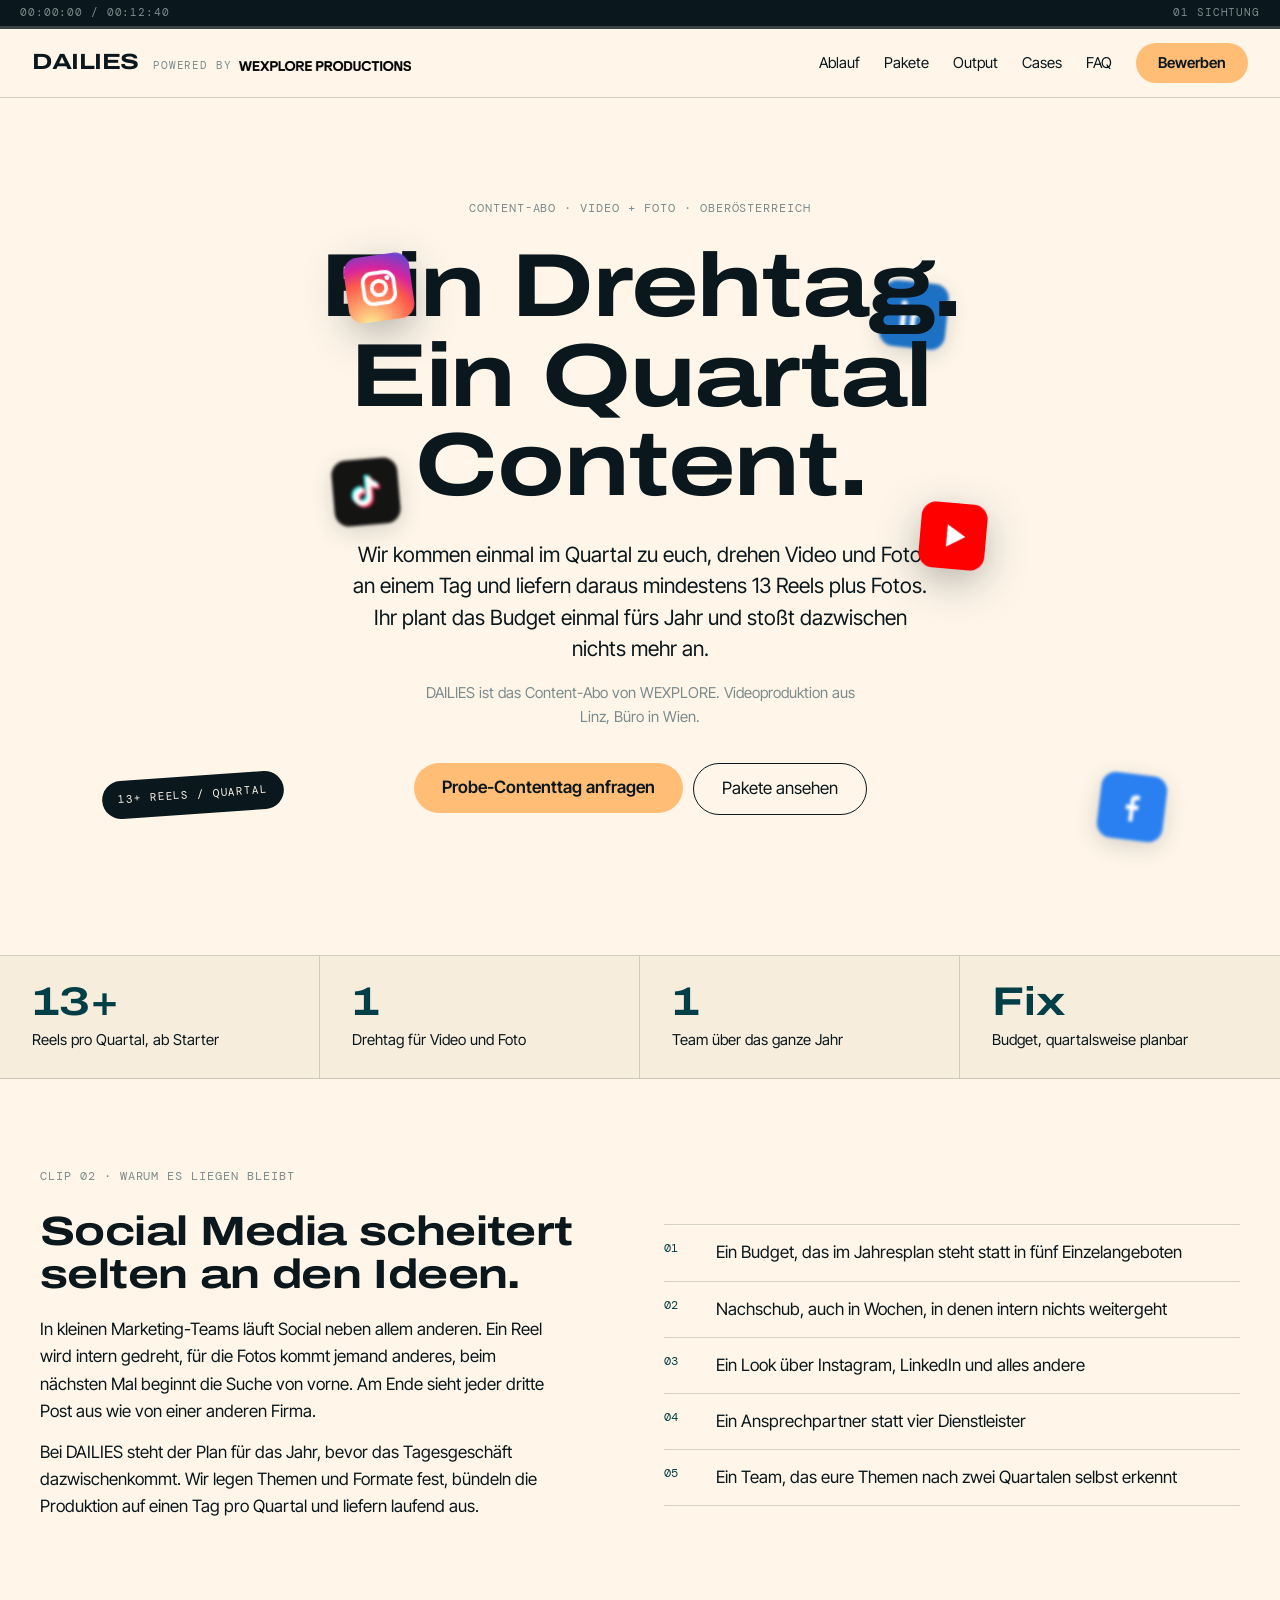
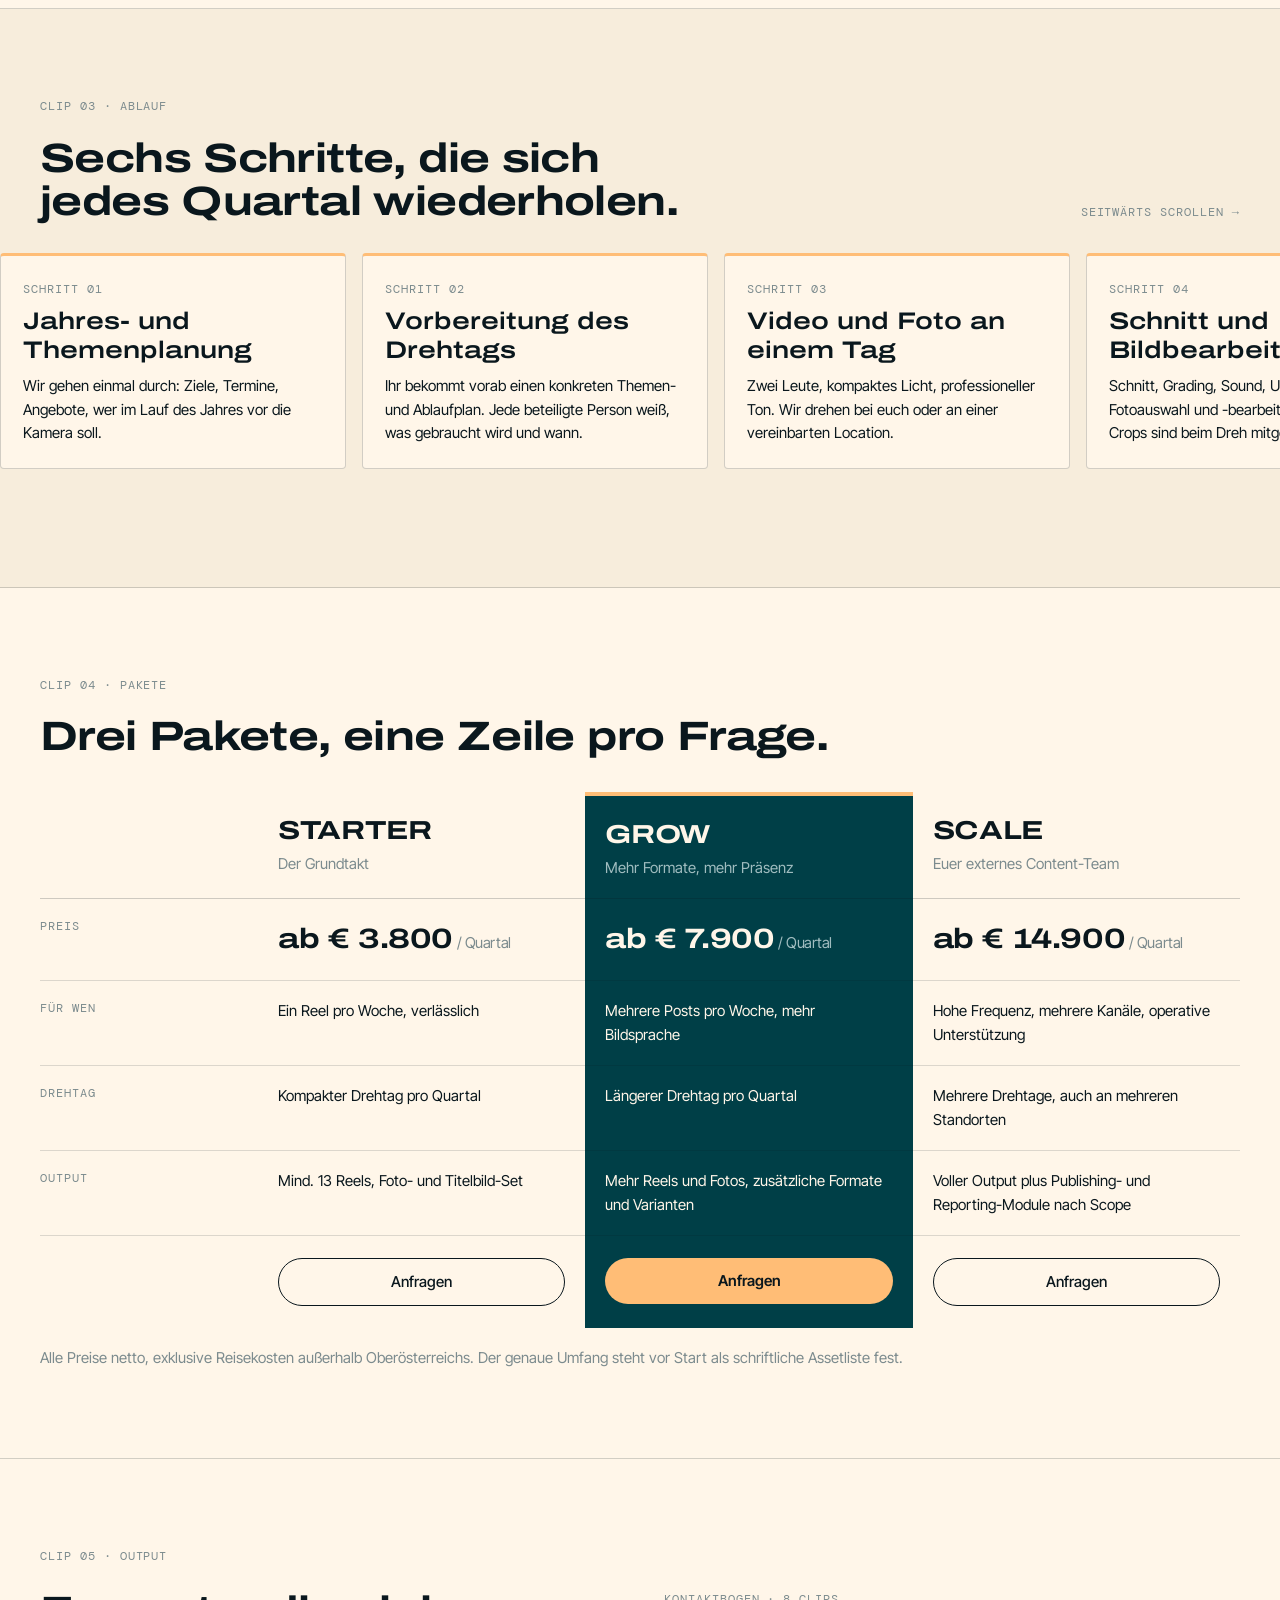
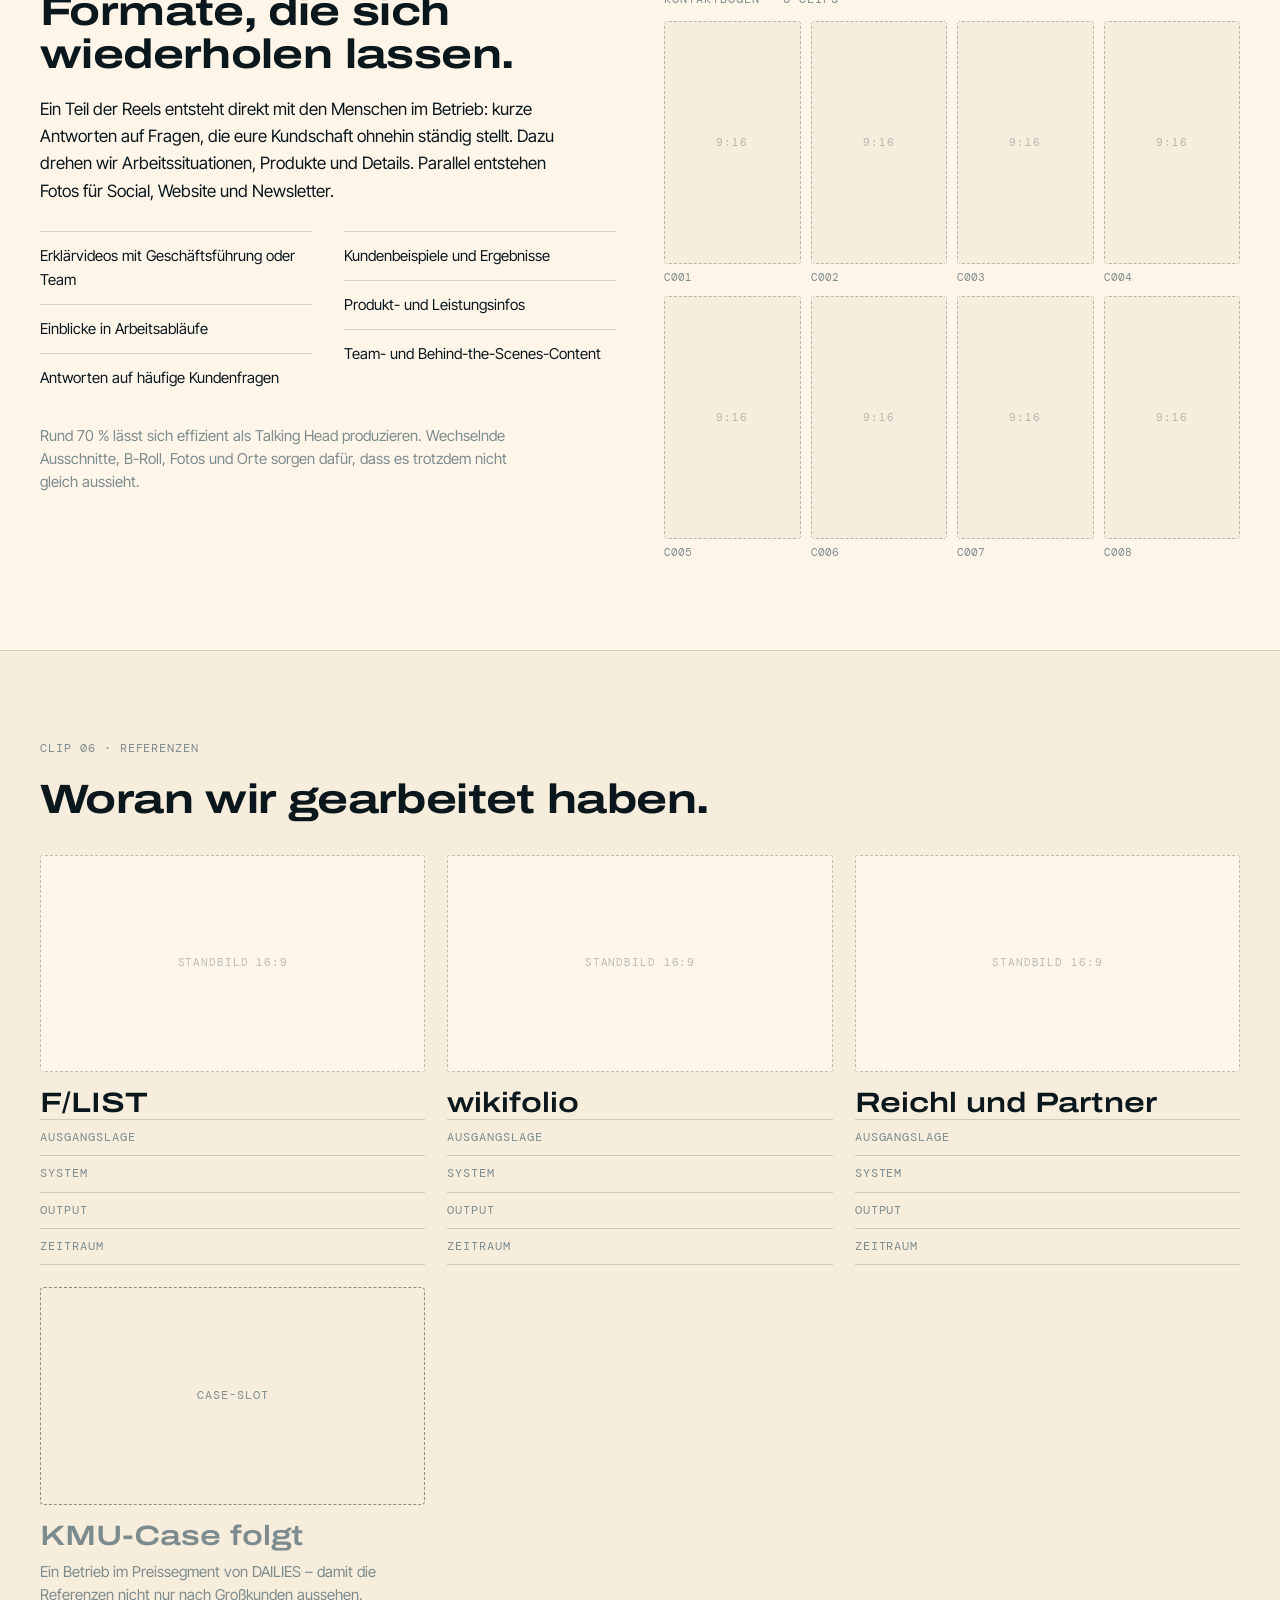
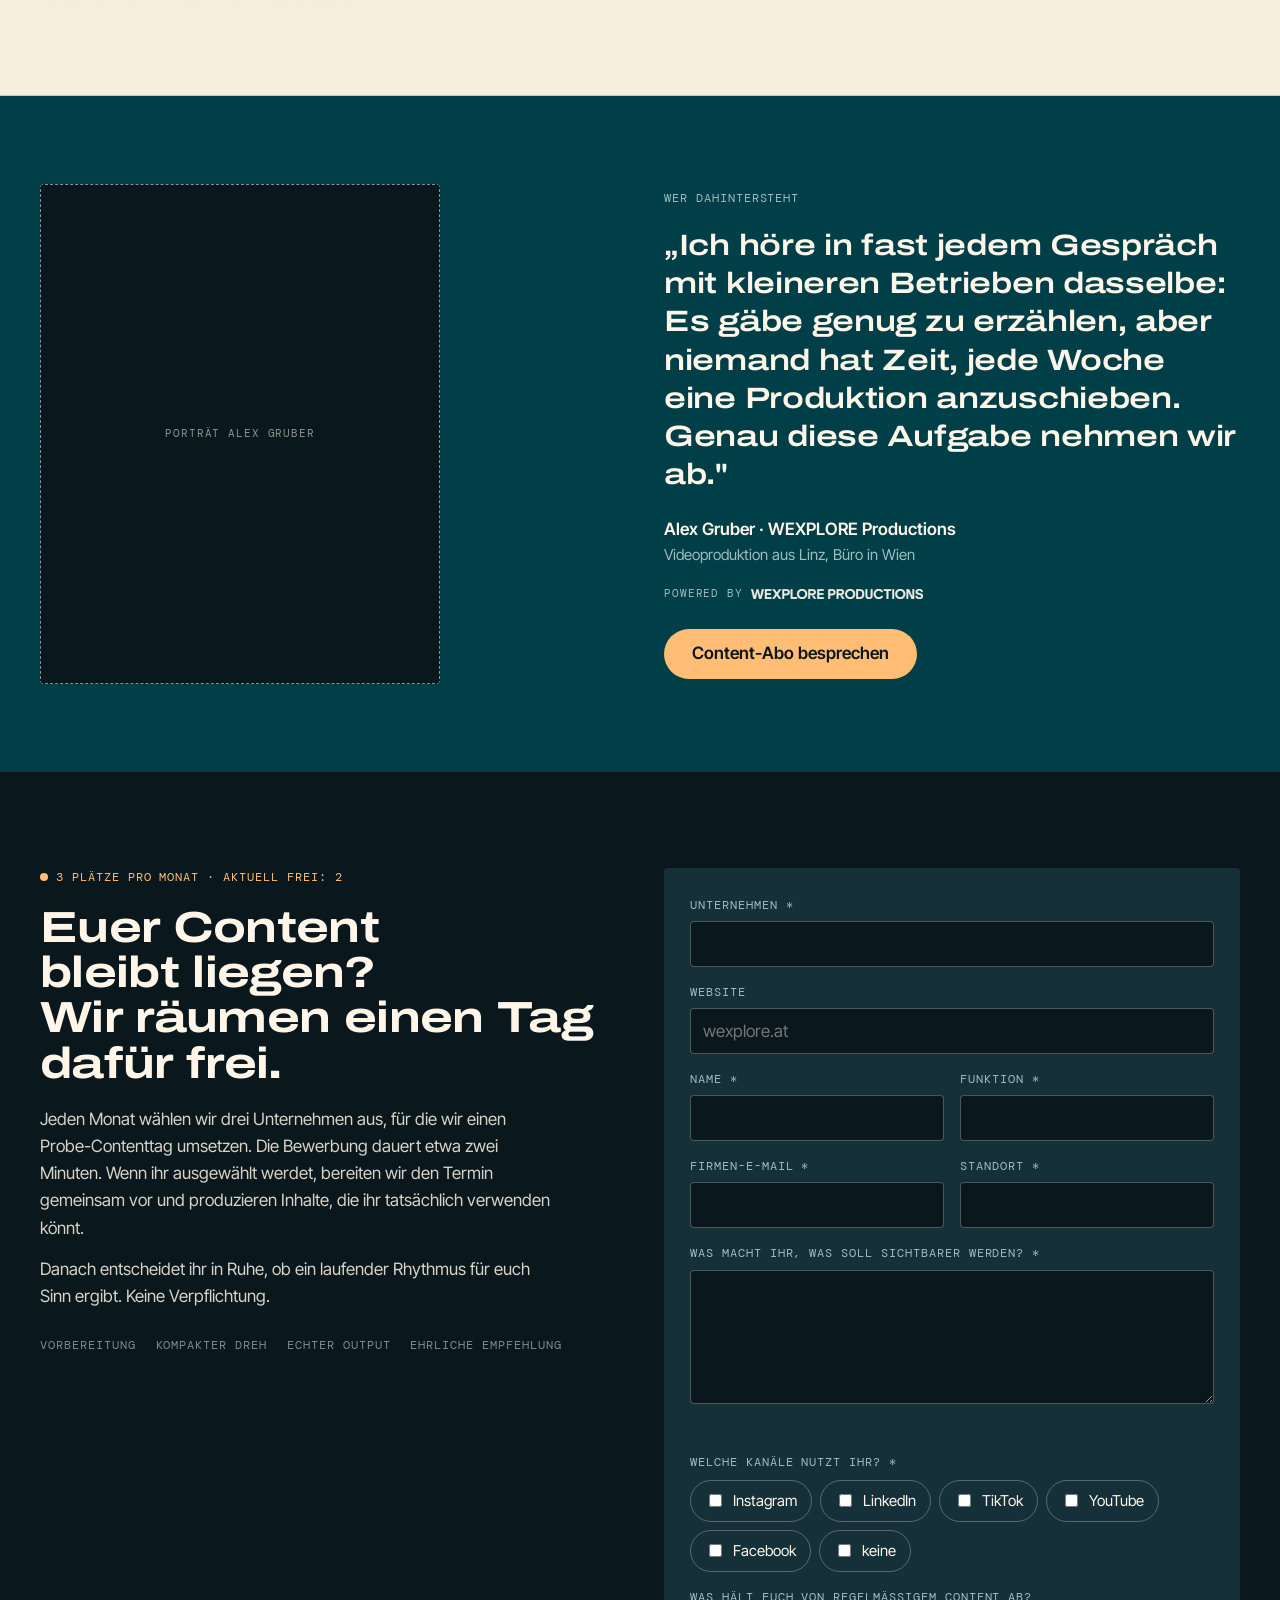
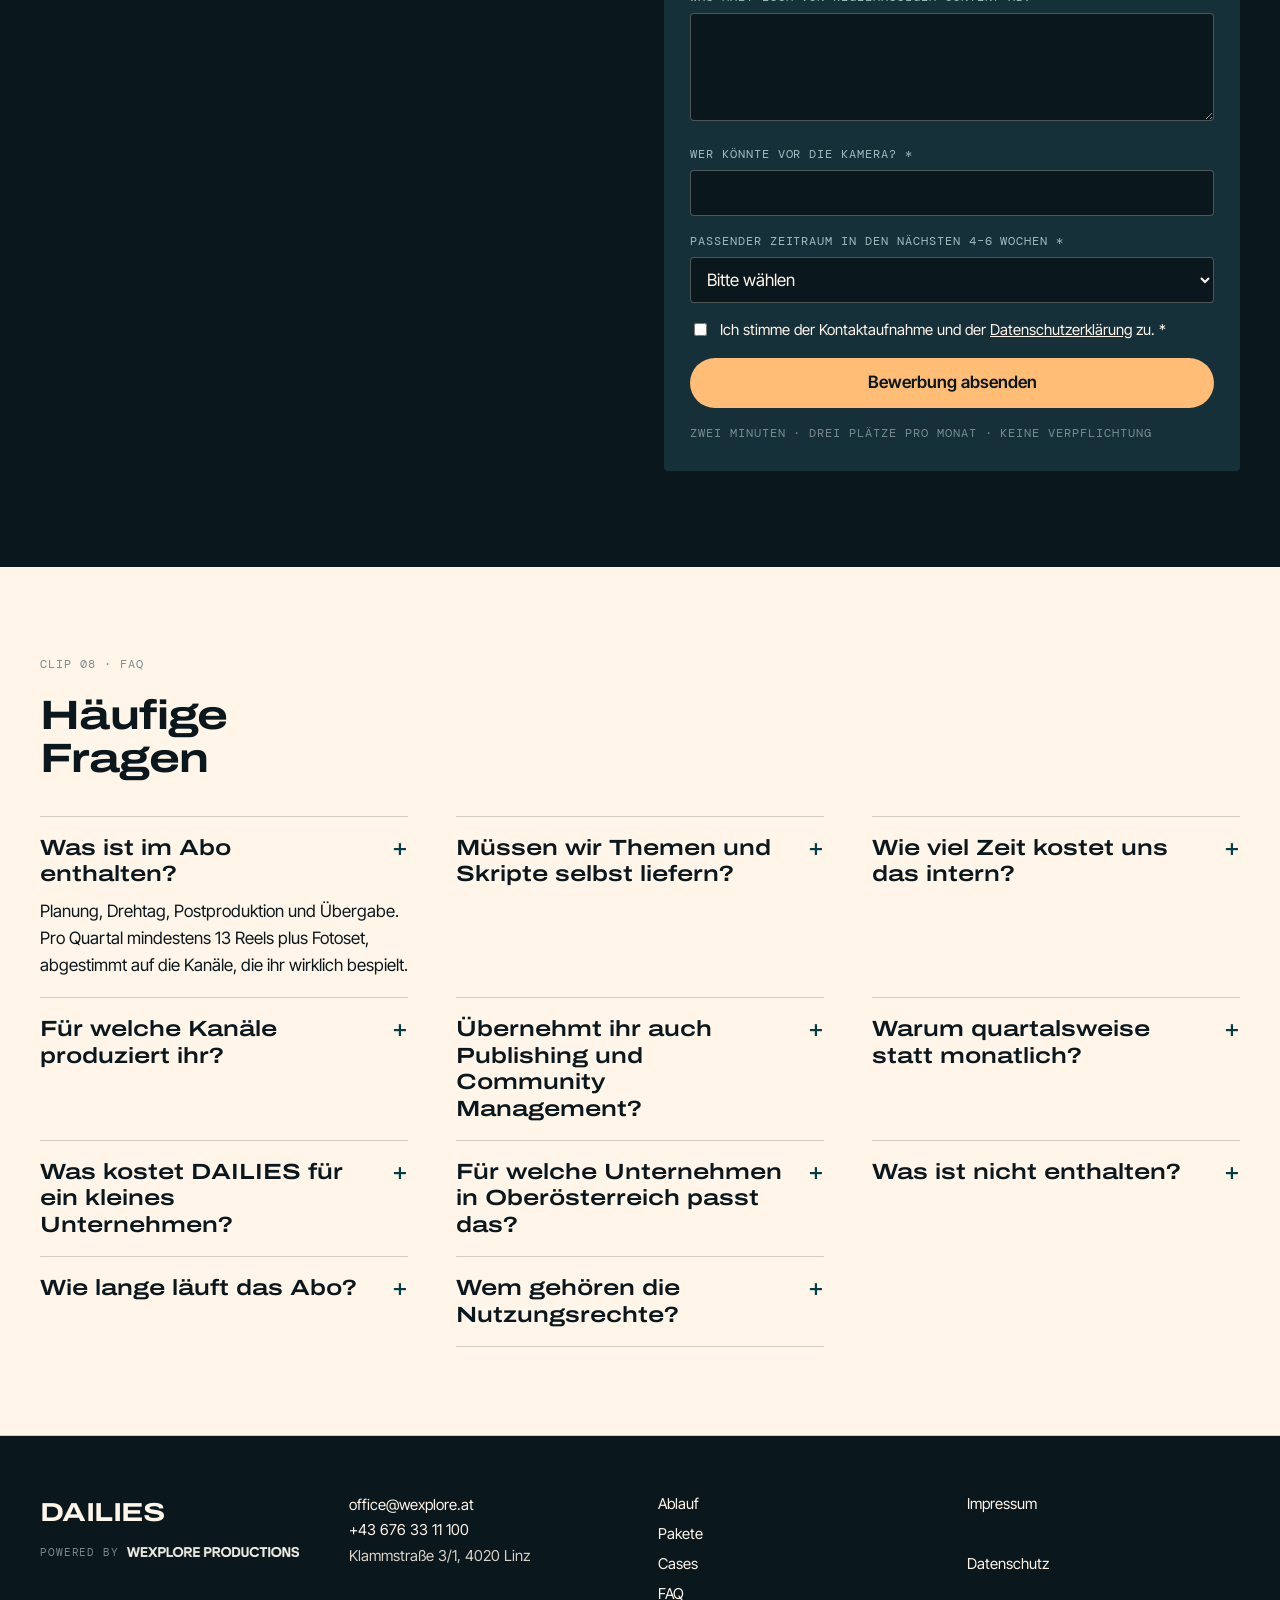
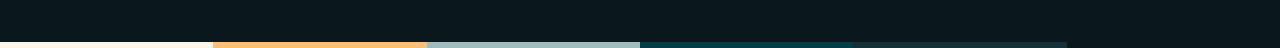
==== commit ad7c001a: "Hero-Variante: echte App-Kacheln in Originalfarben auf 3 Ebenen Co-Authored-By: Claude Fable 5 <nore" ====
--- a/hero-typo.html
+++ b/hero-typo.html
@@ -21,14 +21,19 @@
   [data-steps]::-webkit-scrollbar, [data-table]::-webkit-scrollbar { display: none; }
   ::selection { background: #FFBD76; color: #0A171D; }
 
-  .chip { position:absolute; display:inline-flex; align-items:center; gap:8px; padding:10px 16px; border-radius:999px; background:#0A171D; color:#FFF6E9; font-family:'DM Mono',monospace; font-size:11px; letter-spacing:.08em; text-transform:uppercase; white-space:nowrap; cursor:grab; user-select:none; touch-action:none; transform:rotate(var(--r, 0deg)); animation:chip-bob var(--d, 6s) ease-in-out var(--dl, 0s) infinite; z-index:5 }
+  .app { position:absolute; width:66px; height:66px; cursor:grab; user-select:none; touch-action:none; transform:rotate(var(--r, 0deg)); animation:chip-bob var(--d, 6s) ease-in-out var(--dl, 0s) infinite }
+  .app svg { width:100%; height:100%; display:block }
+  .app--front { z-index:3; filter:drop-shadow(0 12px 20px rgba(10,23,29,.3)) }
+  .app--back { z-index:1; filter:blur(1.5px) drop-shadow(0 6px 12px rgba(10,23,29,.18)); opacity:.92 }
+  .app:active { cursor:grabbing }
+  .app.dragging { animation:none; z-index:7; filter:drop-shadow(0 16px 26px rgba(10,23,29,.35)) }
+  .chip { position:absolute; display:inline-flex; align-items:center; gap:8px; padding:10px 16px; border-radius:999px; background:#0A171D; color:#FFF6E9; font-family:'DM Mono',monospace; font-size:11px; letter-spacing:.08em; text-transform:uppercase; white-space:nowrap; cursor:grab; user-select:none; touch-action:none; transform:rotate(var(--r, 0deg)); animation:chip-bob var(--d, 6s) ease-in-out var(--dl, 0s) infinite; z-index:3 }
   .chip:active { cursor:grabbing }
-  .chip.dragging { animation:none; z-index:6 }
-  .chip svg { width:15px; height:15px; flex:none }
-  .chip--accent { background:var(--accent, #FFBD76); color:#0A171D }
+  .chip.dragging { animation:none; z-index:7 }
+  .hero-copy { position:relative; z-index:2 }
   @keyframes chip-bob { 0%,100% { margin-top:0 } 50% { margin-top:-12px } }
-  @media (prefers-reduced-motion: reduce) { .chip { animation:none } }
-  @media (max-width: 900px) { .chip { display:none } }
+  @media (prefers-reduced-motion: reduce) { .app, .chip { animation:none } }
+  @media (max-width: 900px) { .app, .chip { display:none } }
 </style>
 </head>
 <body>
@@ -60,12 +65,13 @@
   </header>
 
   <section id="sichtung" data-hero="" data-screen-label="01 Sichtung" style="position:relative; overflow:hidden; padding:130px 40px 140px; border-bottom:1px solid rgba(10,23,29,.18); text-align:center">
-      <div class="chip chip--accent" style="top:16%; left:7%; --r:-7deg; --d:5.5s; --dl:0s"><svg viewBox="0 0 24 24" fill="none" stroke="currentColor" stroke-width="2"><rect x="3" y="3" width="18" height="18" rx="5"/><circle cx="12" cy="12" r="4"/><circle cx="17.2" cy="6.8" r="1.2" fill="currentColor" stroke="none"/></svg>Instagram</div>
-      <div class="chip" style="top:13%; right:9%; --r:5deg; --d:6.5s; --dl:.6s"><svg viewBox="0 0 24 24" fill="currentColor"><path d="M4 9h3v11H4z"/><circle cx="5.5" cy="5.5" r="1.8"/><path d="M10 9h2.9v1.6c.6-1 1.7-1.8 3.4-1.8 2.6 0 3.7 1.6 3.7 4.4V20h-3v-6c0-1.4-.5-2.3-1.7-2.3-1.3 0-2.3 1-2.3 2.8V20h-3z"/></svg>LinkedIn</div>
-      <div class="chip" style="top:44%; left:4%; --r:4deg; --d:7s; --dl:.3s"><svg viewBox="0 0 24 24" fill="currentColor"><path d="M15.5 3c.4 2.2 1.9 3.7 4.2 4v3c-1.6 0-3-.5-4.2-1.3v6.2a5.6 5.6 0 1 1-5.6-5.6c.3 0 .7 0 1 .1v3.1a2.6 2.6 0 1 0 1.8 2.4V3z"/></svg>TikTok</div>
-      <div class="chip" style="top:40%; right:5%; --r:-5deg; --d:6s; --dl:1s"><svg viewBox="0 0 24 24" fill="currentColor"><path d="M21.6 7.2a2.5 2.5 0 0 0-1.8-1.8C18.3 5 12 5 12 5s-6.3 0-7.8.4A2.5 2.5 0 0 0 2.4 7.2 26 26 0 0 0 2 12a26 26 0 0 0 .4 4.8 2.5 2.5 0 0 0 1.8 1.8c1.5.4 7.8.4 7.8.4s6.3 0 7.8-.4a2.5 2.5 0 0 0 1.8-1.8A26 26 0 0 0 22 12a26 26 0 0 0-.4-4.8zM10 15.2V8.8L15.5 12z"/></svg>YouTube</div>
-      <div class="chip" style="bottom:16%; left:11%; --r:6deg; --d:7.5s; --dl:.8s"><svg viewBox="0 0 24 24" fill="currentColor"><path d="M13.4 21v-7.2h2.4l.4-2.9h-2.8V9c0-.8.3-1.4 1.5-1.4h1.4V5c-.3 0-1.1-.1-2-.1-2 0-3.4 1.2-3.4 3.5v2.5H8.5v2.9h2.4V21z"/></svg>Facebook</div>
-      <div class="chip" style="bottom:12%; right:10%; --r:-4deg; --d:6.8s; --dl:.4s">13+ Reels / Quartal</div>
+      <div class="app app--back" style="top:24%; right:26%; --r:6deg; --d:6.5s; --dl:.6s"><svg viewBox="0 0 64 64" role="img" aria-label="LinkedIn"><rect width="64" height="64" rx="14" fill="#0A66C2"/><g transform="translate(13,13) scale(1.6)" fill="#fff"><path d="M4 9h3v11H4z M10 9h2.9v1.6c.6-1 1.7-1.8 3.4-1.8 2.6 0 3.7 1.6 3.7 4.4V20h-3v-6c0-1.4-.5-2.3-1.7-2.3-1.3 0-2.3 1-2.3 2.8V20h-3z"/><circle cx="5.5" cy="5.5" r="1.8"/></g></svg></div>
+      <div class="app app--back" style="top:44%; left:26%; --r:-5deg; --d:7s; --dl:.3s"><svg viewBox="0 0 64 64" role="img" aria-label="TikTok"><rect width="64" height="64" rx="14" fill="#010101"/><g transform="translate(12.5,12.5) scale(1.6)"><path d="M15.5 3c.4 2.2 1.9 3.7 4.2 4v3c-1.6 0-3-.5-4.2-1.3v6.2a5.6 5.6 0 1 1-5.6-5.6c.3 0 .7 0 1 .1v3.1a2.6 2.6 0 1 0 1.8 2.4V3z" fill="#25F4EE" transform="translate(-1.1,-1.1)"/><path d="M15.5 3c.4 2.2 1.9 3.7 4.2 4v3c-1.6 0-3-.5-4.2-1.3v6.2a5.6 5.6 0 1 1-5.6-5.6c.3 0 .7 0 1 .1v3.1a2.6 2.6 0 1 0 1.8 2.4V3z" fill="#FE2C55" transform="translate(1.1,1.1)"/><path d="M15.5 3c.4 2.2 1.9 3.7 4.2 4v3c-1.6 0-3-.5-4.2-1.3v6.2a5.6 5.6 0 1 1-5.6-5.6c.3 0 .7 0 1 .1v3.1a2.6 2.6 0 1 0 1.8 2.4V3z" fill="#fff"/></g></svg></div>
+      <div class="app app--back" style="bottom:13%; right:9%; --r:7deg; --d:7.5s; --dl:.8s"><svg viewBox="0 0 64 64" role="img" aria-label="Facebook"><rect width="64" height="64" rx="14" fill="#1877F2"/><g transform="translate(12.5,12.5) scale(1.6)" fill="#fff"><path d="M13.4 21v-7.2h2.4l.4-2.9h-2.8V9c0-.8.3-1.4 1.5-1.4h1.4V5c-.3 0-1.1-.1-2-.1-2 0-3.4 1.2-3.4 3.5v2.5H8.5v2.9h2.4V21z"/></g></svg></div>
+      <div class="app app--front" style="top:21%; left:27%; --r:-8deg; --d:5.5s; --dl:0s"><svg viewBox="0 0 64 64" role="img" aria-label="Instagram"><defs><radialGradient id="igg" cx="30%" cy="107%" r="150%"><stop offset="0%" stop-color="#fdf497"/><stop offset="45%" stop-color="#fd5949"/><stop offset="60%" stop-color="#d6249f"/><stop offset="90%" stop-color="#285AEB"/></radialGradient></defs><rect width="64" height="64" rx="14" fill="url(#igg)"/><g fill="none" stroke="#fff" stroke-width="3.6"><rect x="17" y="17" width="30" height="30" rx="9"/><circle cx="32" cy="32" r="7"/></g><circle cx="41" cy="23" r="2.4" fill="#fff"/></svg></div>
+      <div class="app app--front" style="top:49%; right:23%; --r:5deg; --d:6s; --dl:1s"><svg viewBox="0 0 64 64" role="img" aria-label="YouTube"><rect width="64" height="64" rx="14" fill="#FF0000"/><path d="M26 21l18 11-18 11z" fill="#fff"/></svg></div>
+      <div class="chip" style="bottom:16%; left:8%; --r:-4deg; --d:6.8s; --dl:.4s">13+ Reels / Quartal</div>
+    <div class="hero-copy">
     <p style="margin:0; font-family:'DM Mono',monospace; font-size:12px; letter-spacing:.08em; text-transform:uppercase; color:#7C8B8E">Content-Abo · Video + Foto · Oberösterreich</p>
     <h1 style="margin:24px auto 0; font-family:Archivo,Helvetica,sans-serif; font-stretch:125%; font-weight:700; font-size:clamp(44px,7vw,104px); line-height:1; letter-spacing:-0.02em; max-width:14ch">Ein Drehtag.<br />Ein Quartal Content.</h1>
     <p style="margin:28px auto 0; font-size:21px; line-height:1.5; max-width:48ch">Wir kommen einmal im Quartal zu euch, drehen Video und Foto an einem Tag und liefern daraus mindestens 13 Reels plus Fotos. Ihr plant das Budget einmal fürs Jahr und stoßt dazwischen nichts mehr an.</p>
@@ -73,6 +79,7 @@
     <div style="display:flex; gap:10px; flex-wrap:wrap; justify-content:center; margin-top:34px">
       <a href="#bewerben" style="display:inline-flex; align-items:center; height:50px; padding:0 28px; border-radius:999px; background:var(--accent, #FFBD76); color:#0A171D; font-weight:600; white-space:nowrap">Probe-Contenttag anfragen</a>
       <a href="#pakete" style="display:inline-flex; align-items:center; height:50px; padding:0 28px; border-radius:999px; border:1px solid #0A171D; white-space:nowrap">Pakete ansehen</a>
+    </div>
     </div>
   </section>
 
@@ -663,7 +670,7 @@
 </script>
 <script>
 (function () {
-  document.querySelectorAll('.chip').forEach(function (el) {
+  document.querySelectorAll('.app, .chip').forEach(function (el) {
     var sx = 0, sy = 0, bx = 0, by = 0;
     el.addEventListener('pointerdown', function (ev) {
       ev.preventDefault();
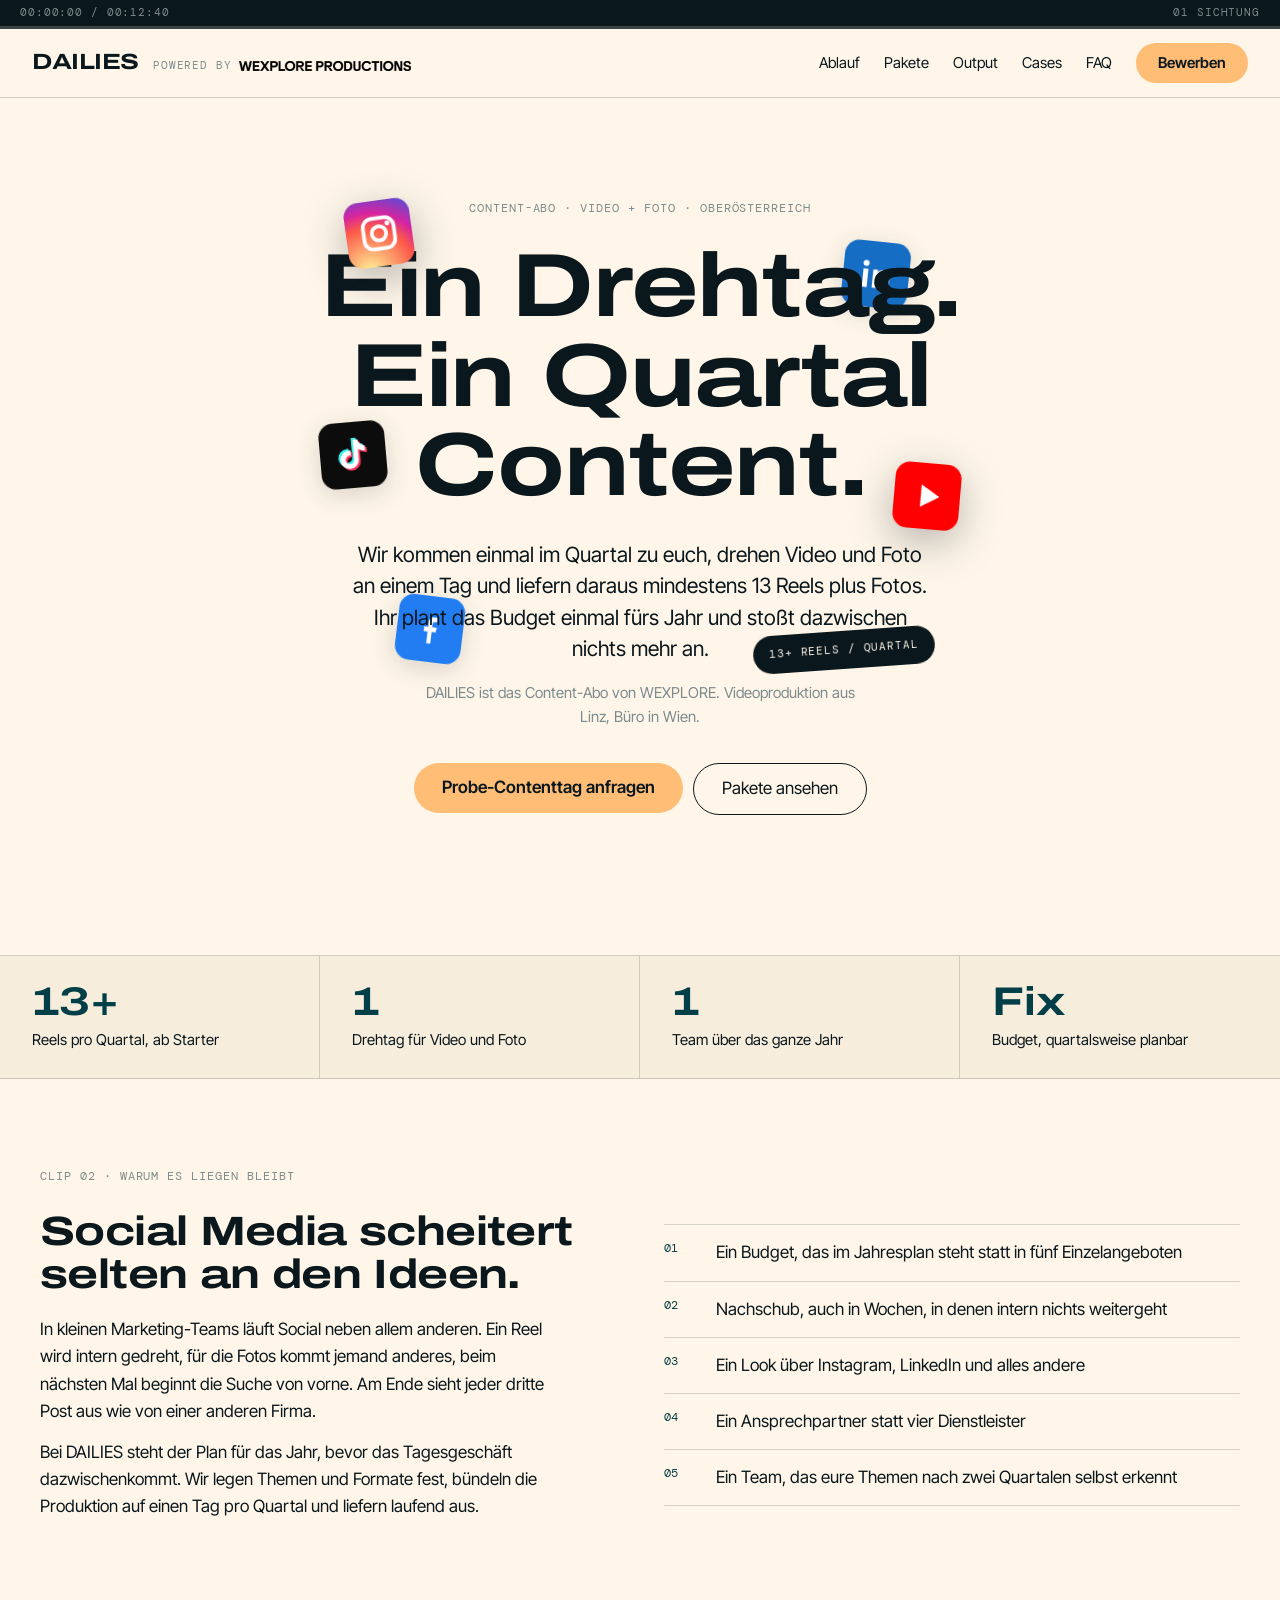
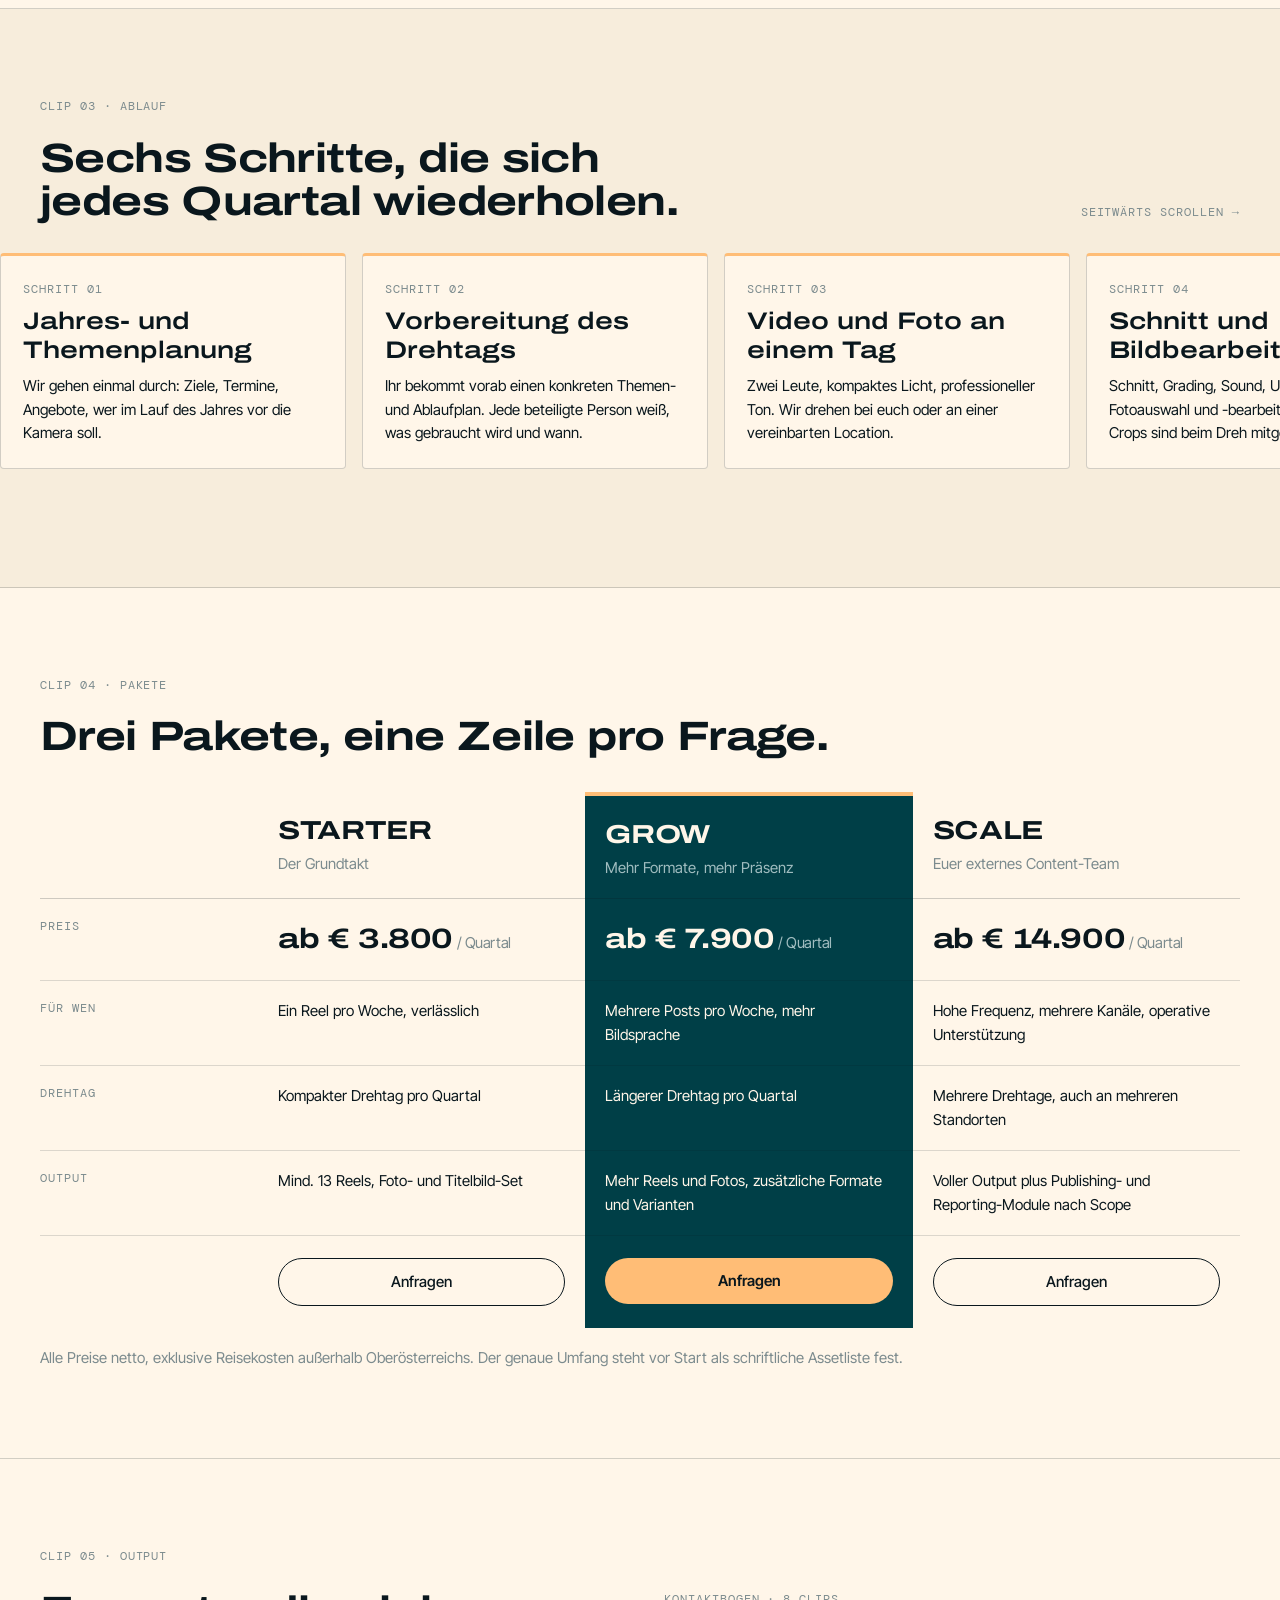
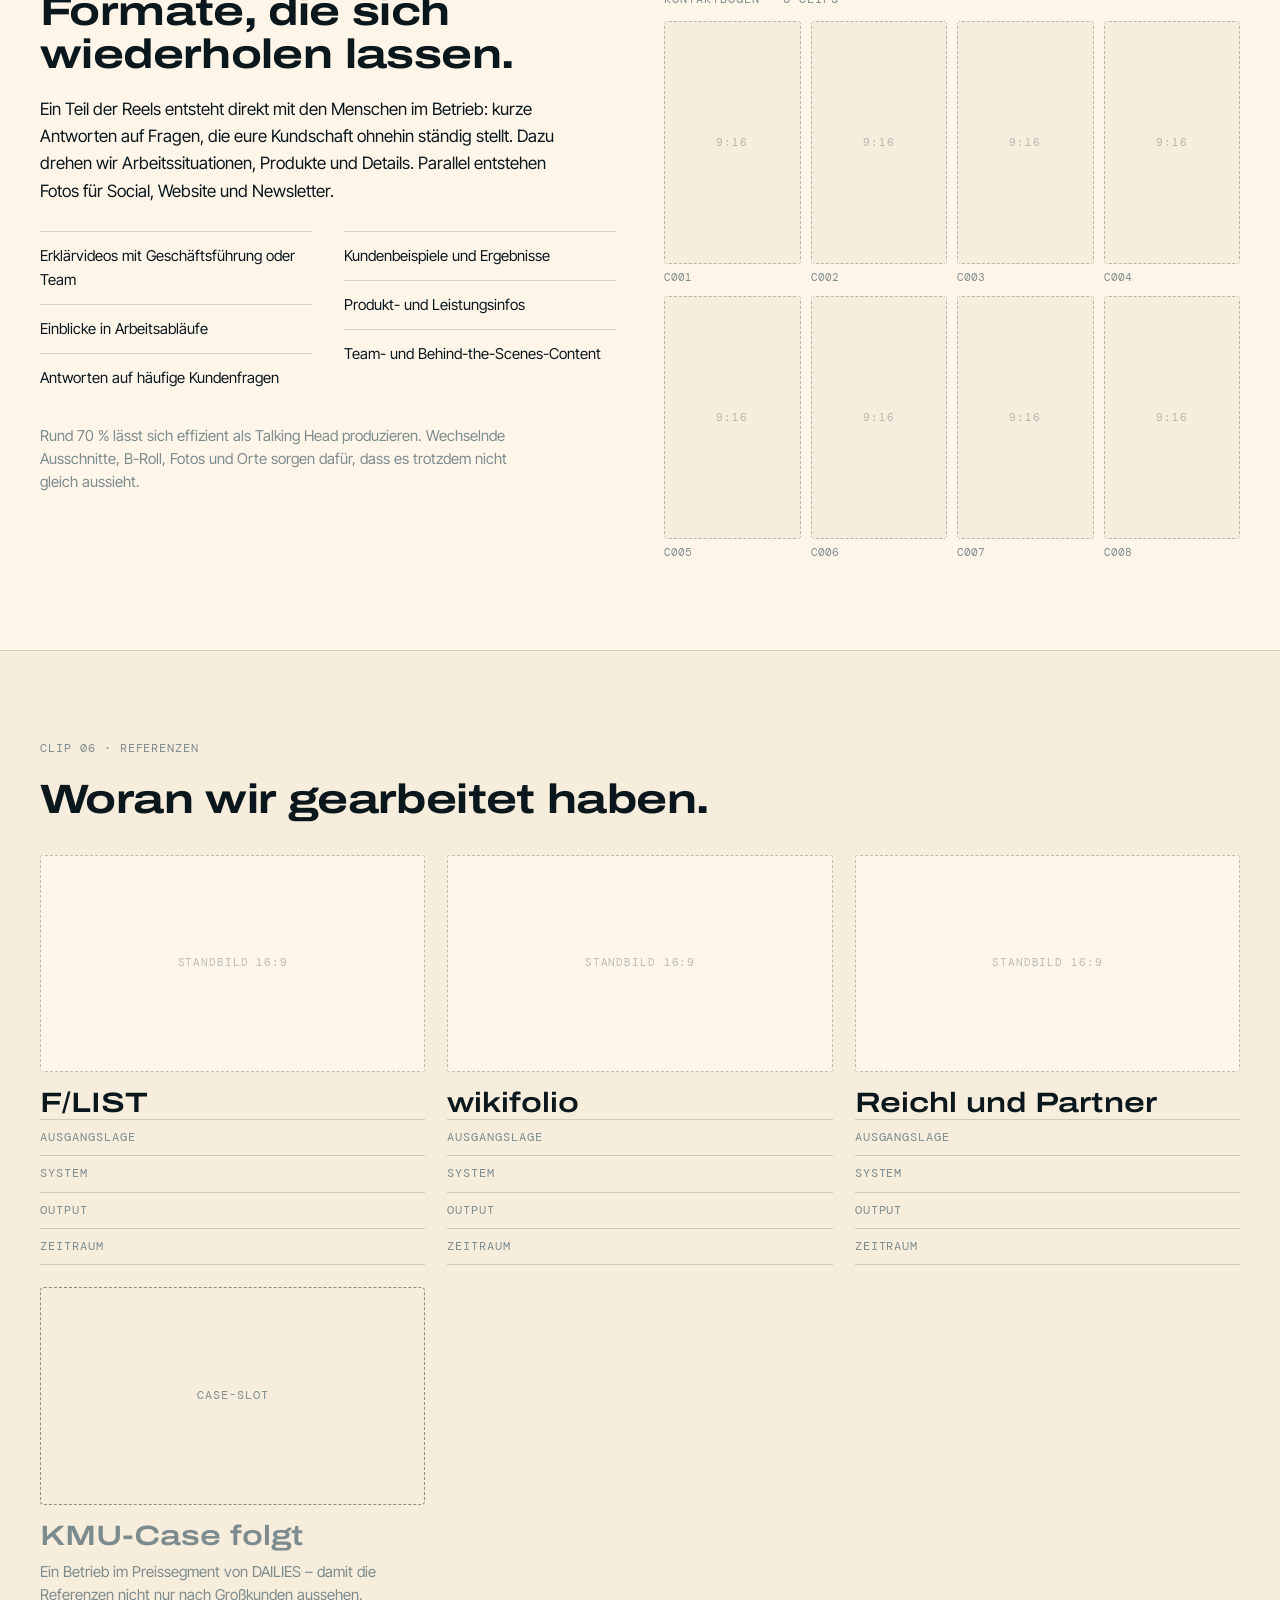
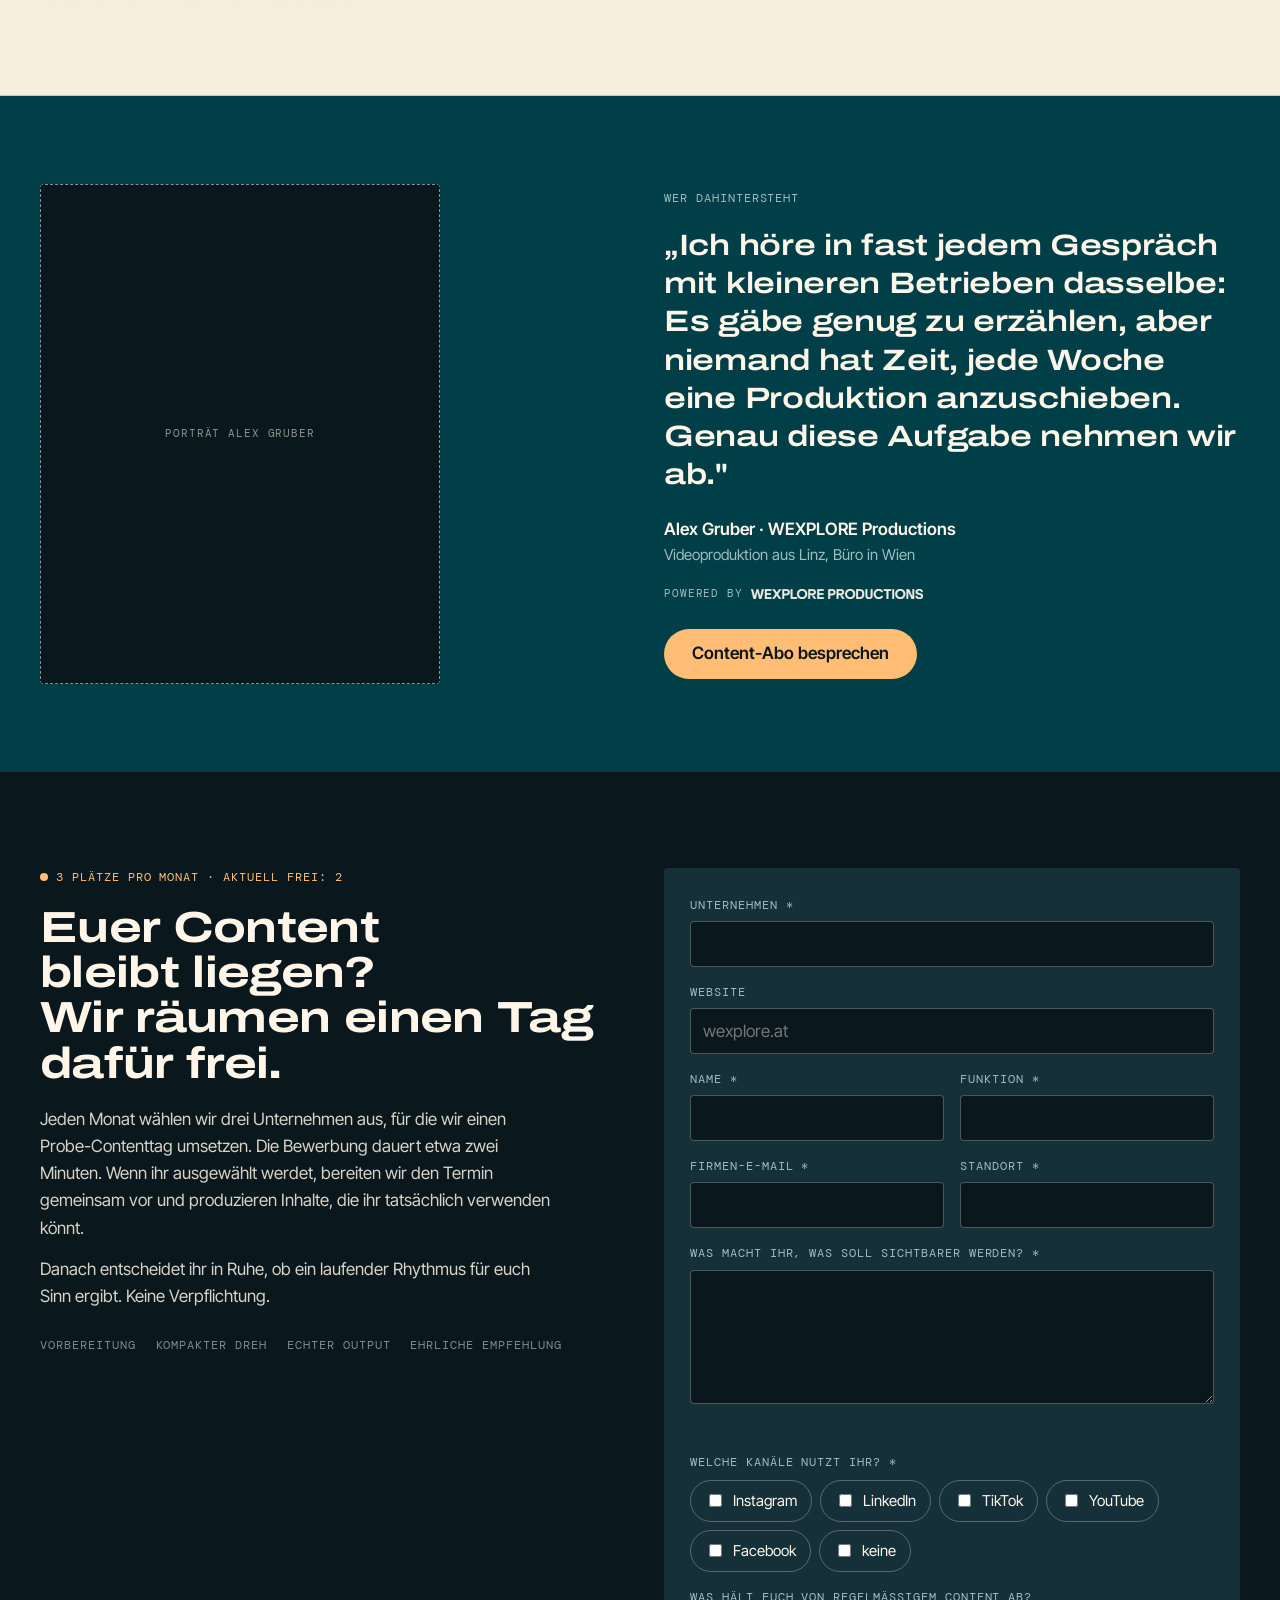
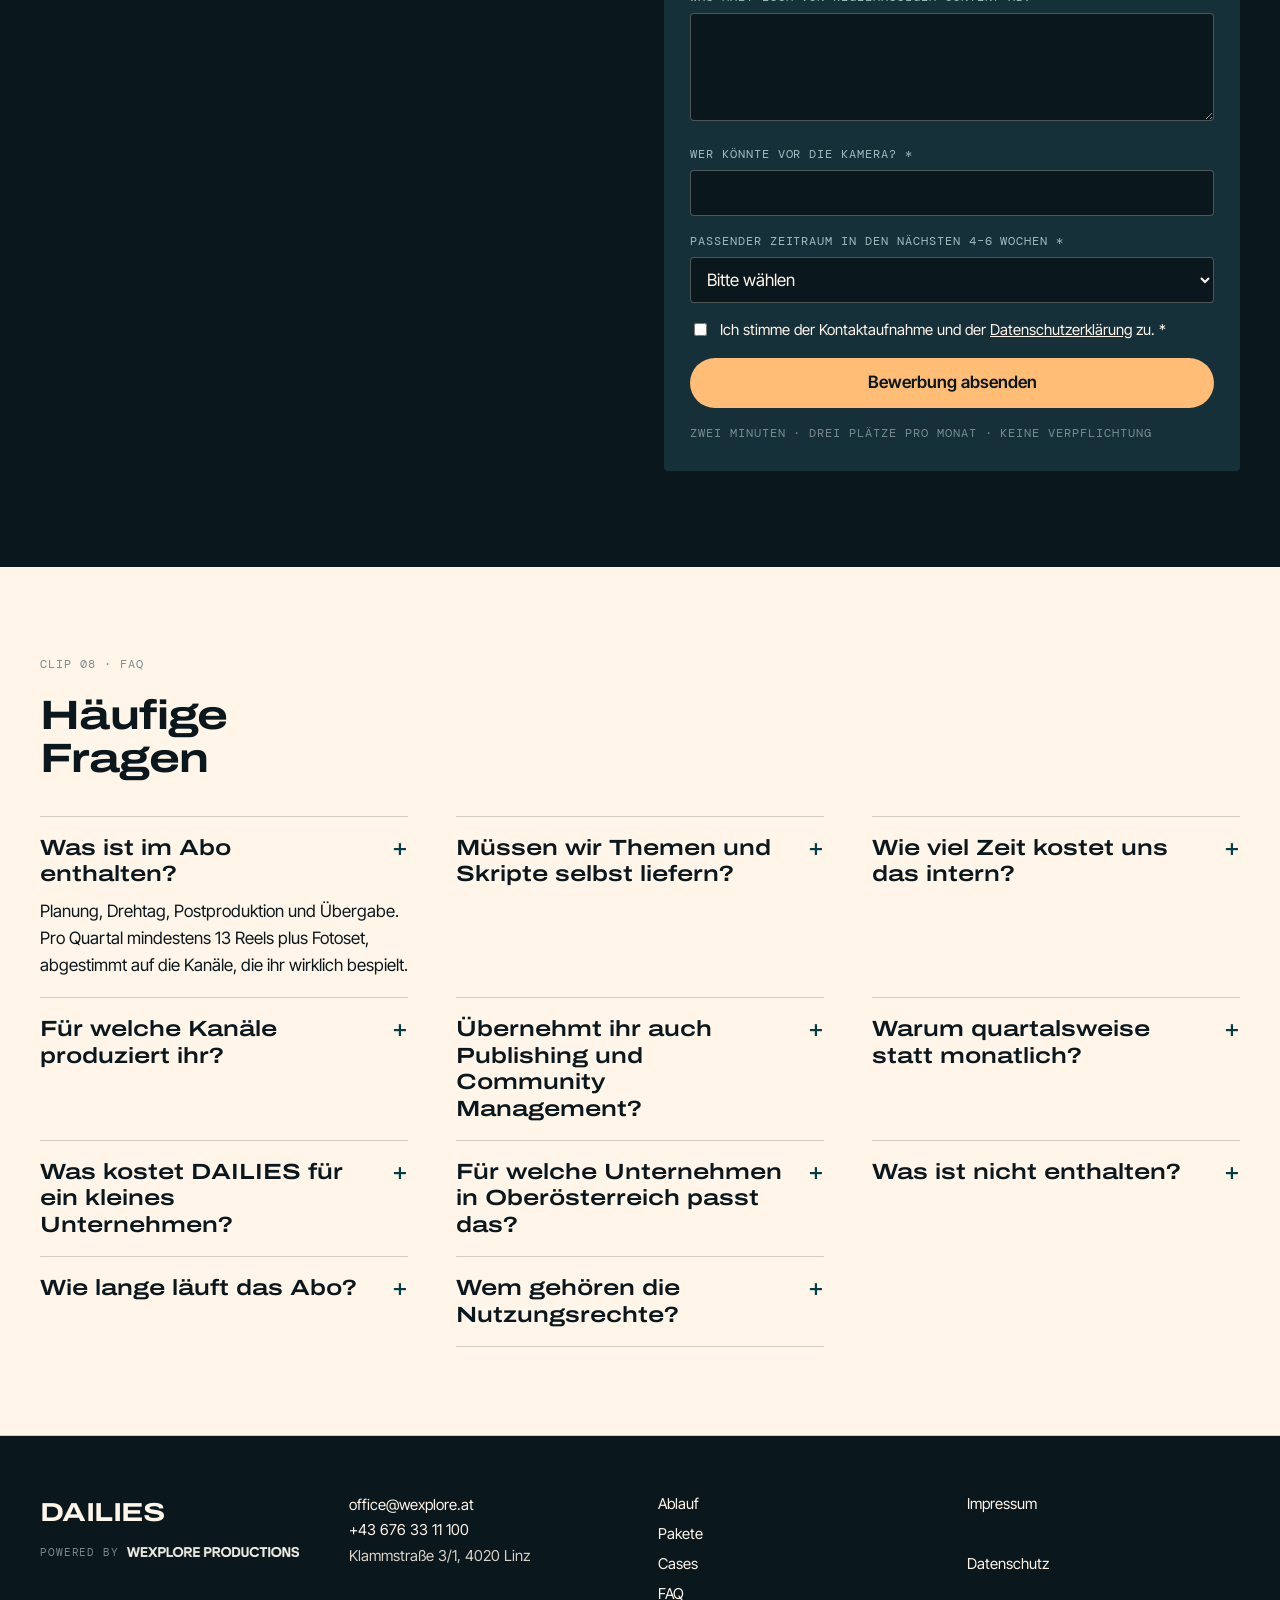
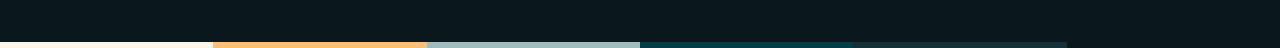
==== commit 76f18088: "Hero-Variante: Icons fluechten vor der Maus, scharf und naeher an der Headline Co-Authored-By: Claud" ====
--- a/hero-typo.html
+++ b/hero-typo.html
@@ -21,18 +21,12 @@
   [data-steps]::-webkit-scrollbar, [data-table]::-webkit-scrollbar { display: none; }
   ::selection { background: #FFBD76; color: #0A171D; }
 
-  .app { position:absolute; width:66px; height:66px; cursor:grab; user-select:none; touch-action:none; transform:rotate(var(--r, 0deg)); animation:chip-bob var(--d, 6s) ease-in-out var(--dl, 0s) infinite }
+  .app { position:absolute; width:66px; height:66px; pointer-events:none; user-select:none; transform:rotate(var(--r, 0deg)); will-change:transform }
   .app svg { width:100%; height:100%; display:block }
   .app--front { z-index:3; filter:drop-shadow(0 12px 20px rgba(10,23,29,.3)) }
-  .app--back { z-index:1; filter:blur(1.5px) drop-shadow(0 6px 12px rgba(10,23,29,.18)); opacity:.92 }
-  .app:active { cursor:grabbing }
-  .app.dragging { animation:none; z-index:7; filter:drop-shadow(0 16px 26px rgba(10,23,29,.35)) }
-  .chip { position:absolute; display:inline-flex; align-items:center; gap:8px; padding:10px 16px; border-radius:999px; background:#0A171D; color:#FFF6E9; font-family:'DM Mono',monospace; font-size:11px; letter-spacing:.08em; text-transform:uppercase; white-space:nowrap; cursor:grab; user-select:none; touch-action:none; transform:rotate(var(--r, 0deg)); animation:chip-bob var(--d, 6s) ease-in-out var(--dl, 0s) infinite; z-index:3 }
-  .chip:active { cursor:grabbing }
-  .chip.dragging { animation:none; z-index:7 }
+  .app--back { z-index:1; filter:drop-shadow(0 6px 12px rgba(10,23,29,.16)); opacity:.96 }
+  .chip { position:absolute; display:inline-flex; align-items:center; gap:8px; padding:10px 16px; border-radius:999px; background:#0A171D; color:#FFF6E9; font-family:'DM Mono',monospace; font-size:11px; letter-spacing:.08em; text-transform:uppercase; white-space:nowrap; pointer-events:none; user-select:none; transform:rotate(var(--r, 0deg)); will-change:transform; z-index:3 }
   .hero-copy { position:relative; z-index:2 }
-  @keyframes chip-bob { 0%,100% { margin-top:0 } 50% { margin-top:-12px } }
-  @media (prefers-reduced-motion: reduce) { .app, .chip { animation:none } }
   @media (max-width: 900px) { .app, .chip { display:none } }
 </style>
 </head>
@@ -65,12 +59,12 @@
   </header>
 
   <section id="sichtung" data-hero="" data-screen-label="01 Sichtung" style="position:relative; overflow:hidden; padding:130px 40px 140px; border-bottom:1px solid rgba(10,23,29,.18); text-align:center">
-      <div class="app app--back" style="top:24%; right:26%; --r:6deg; --d:6.5s; --dl:.6s"><svg viewBox="0 0 64 64" role="img" aria-label="LinkedIn"><rect width="64" height="64" rx="14" fill="#0A66C2"/><g transform="translate(13,13) scale(1.6)" fill="#fff"><path d="M4 9h3v11H4z M10 9h2.9v1.6c.6-1 1.7-1.8 3.4-1.8 2.6 0 3.7 1.6 3.7 4.4V20h-3v-6c0-1.4-.5-2.3-1.7-2.3-1.3 0-2.3 1-2.3 2.8V20h-3z"/><circle cx="5.5" cy="5.5" r="1.8"/></g></svg></div>
-      <div class="app app--back" style="top:44%; left:26%; --r:-5deg; --d:7s; --dl:.3s"><svg viewBox="0 0 64 64" role="img" aria-label="TikTok"><rect width="64" height="64" rx="14" fill="#010101"/><g transform="translate(12.5,12.5) scale(1.6)"><path d="M15.5 3c.4 2.2 1.9 3.7 4.2 4v3c-1.6 0-3-.5-4.2-1.3v6.2a5.6 5.6 0 1 1-5.6-5.6c.3 0 .7 0 1 .1v3.1a2.6 2.6 0 1 0 1.8 2.4V3z" fill="#25F4EE" transform="translate(-1.1,-1.1)"/><path d="M15.5 3c.4 2.2 1.9 3.7 4.2 4v3c-1.6 0-3-.5-4.2-1.3v6.2a5.6 5.6 0 1 1-5.6-5.6c.3 0 .7 0 1 .1v3.1a2.6 2.6 0 1 0 1.8 2.4V3z" fill="#FE2C55" transform="translate(1.1,1.1)"/><path d="M15.5 3c.4 2.2 1.9 3.7 4.2 4v3c-1.6 0-3-.5-4.2-1.3v6.2a5.6 5.6 0 1 1-5.6-5.6c.3 0 .7 0 1 .1v3.1a2.6 2.6 0 1 0 1.8 2.4V3z" fill="#fff"/></g></svg></div>
-      <div class="app app--back" style="bottom:13%; right:9%; --r:7deg; --d:7.5s; --dl:.8s"><svg viewBox="0 0 64 64" role="img" aria-label="Facebook"><rect width="64" height="64" rx="14" fill="#1877F2"/><g transform="translate(12.5,12.5) scale(1.6)" fill="#fff"><path d="M13.4 21v-7.2h2.4l.4-2.9h-2.8V9c0-.8.3-1.4 1.5-1.4h1.4V5c-.3 0-1.1-.1-2-.1-2 0-3.4 1.2-3.4 3.5v2.5H8.5v2.9h2.4V21z"/></g></svg></div>
-      <div class="app app--front" style="top:21%; left:27%; --r:-8deg; --d:5.5s; --dl:0s"><svg viewBox="0 0 64 64" role="img" aria-label="Instagram"><defs><radialGradient id="igg" cx="30%" cy="107%" r="150%"><stop offset="0%" stop-color="#fdf497"/><stop offset="45%" stop-color="#fd5949"/><stop offset="60%" stop-color="#d6249f"/><stop offset="90%" stop-color="#285AEB"/></radialGradient></defs><rect width="64" height="64" rx="14" fill="url(#igg)"/><g fill="none" stroke="#fff" stroke-width="3.6"><rect x="17" y="17" width="30" height="30" rx="9"/><circle cx="32" cy="32" r="7"/></g><circle cx="41" cy="23" r="2.4" fill="#fff"/></svg></div>
-      <div class="app app--front" style="top:49%; right:23%; --r:5deg; --d:6s; --dl:1s"><svg viewBox="0 0 64 64" role="img" aria-label="YouTube"><rect width="64" height="64" rx="14" fill="#FF0000"/><path d="M26 21l18 11-18 11z" fill="#fff"/></svg></div>
-      <div class="chip" style="bottom:16%; left:8%; --r:-4deg; --d:6.8s; --dl:.4s">13+ Reels / Quartal</div>
+      <div class="app app--back" style="top:19%; right:29%; --r:6deg"><svg viewBox="0 0 64 64" role="img" aria-label="LinkedIn"><rect width="64" height="64" rx="14" fill="#0A66C2"/><g transform="translate(13,13) scale(1.6)" fill="#fff"><path d="M4 9h3v11H4z M10 9h2.9v1.6c.6-1 1.7-1.8 3.4-1.8 2.6 0 3.7 1.6 3.7 4.4V20h-3v-6c0-1.4-.5-2.3-1.7-2.3-1.3 0-2.3 1-2.3 2.8V20h-3z"/><circle cx="5.5" cy="5.5" r="1.8"/></g></svg></div>
+      <div class="app app--back" style="top:40%; left:25%; --r:-5deg"><svg viewBox="0 0 64 64" role="img" aria-label="TikTok"><rect width="64" height="64" rx="14" fill="#010101"/><g transform="translate(12.5,12.5) scale(1.6)"><path d="M15.5 3c.4 2.2 1.9 3.7 4.2 4v3c-1.6 0-3-.5-4.2-1.3v6.2a5.6 5.6 0 1 1-5.6-5.6c.3 0 .7 0 1 .1v3.1a2.6 2.6 0 1 0 1.8 2.4V3z" fill="#25F4EE" transform="translate(-1.1,-1.1)"/><path d="M15.5 3c.4 2.2 1.9 3.7 4.2 4v3c-1.6 0-3-.5-4.2-1.3v6.2a5.6 5.6 0 1 1-5.6-5.6c.3 0 .7 0 1 .1v3.1a2.6 2.6 0 1 0 1.8 2.4V3z" fill="#FE2C55" transform="translate(1.1,1.1)"/><path d="M15.5 3c.4 2.2 1.9 3.7 4.2 4v3c-1.6 0-3-.5-4.2-1.3v6.2a5.6 5.6 0 1 1-5.6-5.6c.3 0 .7 0 1 .1v3.1a2.6 2.6 0 1 0 1.8 2.4V3z" fill="#fff"/></g></svg></div>
+      <div class="app app--back" style="top:60%; left:31%; --r:7deg"><svg viewBox="0 0 64 64" role="img" aria-label="Facebook"><rect width="64" height="64" rx="14" fill="#1877F2"/><g transform="translate(12.5,12.5) scale(1.6)" fill="#fff"><path d="M13.4 21v-7.2h2.4l.4-2.9h-2.8V9c0-.8.3-1.4 1.5-1.4h1.4V5c-.3 0-1.1-.1-2-.1-2 0-3.4 1.2-3.4 3.5v2.5H8.5v2.9h2.4V21z"/></g></svg></div>
+      <div class="app app--front" style="top:15%; left:27%; --r:-8deg"><svg viewBox="0 0 64 64" role="img" aria-label="Instagram"><defs><radialGradient id="igg" cx="30%" cy="107%" r="150%"><stop offset="0%" stop-color="#fdf497"/><stop offset="45%" stop-color="#fd5949"/><stop offset="60%" stop-color="#d6249f"/><stop offset="90%" stop-color="#285AEB"/></radialGradient></defs><rect width="64" height="64" rx="14" fill="url(#igg)"/><g fill="none" stroke="#fff" stroke-width="3.6"><rect x="17" y="17" width="30" height="30" rx="9"/><circle cx="32" cy="32" r="7"/></g><circle cx="41" cy="23" r="2.4" fill="#fff"/></svg></div>
+      <div class="app app--front" style="top:44%; right:25%; --r:5deg"><svg viewBox="0 0 64 64" role="img" aria-label="YouTube"><rect width="64" height="64" rx="14" fill="#FF0000"/><path d="M26 21l18 11-18 11z" fill="#fff"/></svg></div>
+      <div class="chip" style="top:63%; right:27%; --r:-4deg">13+ Reels / Quartal</div>
     <div class="hero-copy">
     <p style="margin:0; font-family:'DM Mono',monospace; font-size:12px; letter-spacing:.08em; text-transform:uppercase; color:#7C8B8E">Content-Abo · Video + Foto · Oberösterreich</p>
     <h1 style="margin:24px auto 0; font-family:Archivo,Helvetica,sans-serif; font-stretch:125%; font-weight:700; font-size:clamp(44px,7vw,104px); line-height:1; letter-spacing:-0.02em; max-width:14ch">Ein Drehtag.<br />Ein Quartal Content.</h1>
@@ -670,25 +664,44 @@
 </script>
 <script>
 (function () {
-  document.querySelectorAll('.app, .chip').forEach(function (el) {
-    var sx = 0, sy = 0, bx = 0, by = 0;
-    el.addEventListener('pointerdown', function (ev) {
-      ev.preventDefault();
-      el.setPointerCapture(ev.pointerId);
-      el.classList.add('dragging');
-      sx = ev.clientX; sy = ev.clientY;
-      var m = /translate\((-?[\d.]+)px,\s*(-?[\d.]+)px\)/.exec(el.style.transform || '');
-      bx = m ? parseFloat(m[1]) : 0;
-      by = m ? parseFloat(m[2]) : 0;
+  if (window.matchMedia("(prefers-reduced-motion: reduce)").matches) return;
+  var icons = [];
+  document.querySelectorAll('.app, .chip').forEach(function (el, i) {
+    icons.push({ el: el, tx: 0, ty: 0, vx: 0, vy: 0, phase: i * 1.3 });
+  });
+  if (!icons.length) return;
+  var mx = -9999, my = -9999;
+  window.addEventListener('pointermove', function (e) { mx = e.clientX; my = e.clientY; }, { passive: true });
+  document.addEventListener('pointerleave', function () { mx = -9999; my = -9999; });
+
+  var R = 140;      // Fluchtradius in px
+  var PUSH = 4.2;   // Fluchtkraft
+  var SPRING = 0.014, DAMP = 0.86, MAX = 420;
+  var t = 0;
+
+  function step() {
+    t += 0.016;
+    icons.forEach(function (o) {
+      var r = o.el.getBoundingClientRect();
+      var cx = r.left + r.width / 2, cy = r.top + r.height / 2;
+      var dx = cx - mx, dy = cy - my;
+      var d = Math.hypot(dx, dy);
+      if (d < R && d > 0.001) {
+        var f = (1 - d / R) * PUSH;
+        o.vx += dx / d * f;
+        o.vy += dy / d * f;
+      }
+      o.vx += -o.tx * SPRING;
+      o.vy += -o.ty * SPRING;
+      o.vx *= DAMP; o.vy *= DAMP;
+      o.tx = Math.max(-MAX, Math.min(MAX, o.tx + o.vx));
+      o.ty = Math.max(-MAX, Math.min(MAX, o.ty + o.vy));
+      var bob = Math.sin(t + o.phase) * 5;
+      o.el.style.transform = 'translate(' + o.tx.toFixed(2) + 'px,' + (o.ty + bob).toFixed(2) + 'px) rotate(var(--r, 0deg))';
     });
-    el.addEventListener('pointermove', function (ev) {
-      if (!el.classList.contains('dragging')) return;
-      el.style.transform = 'translate(' + (bx + ev.clientX - sx) + 'px, ' + (by + ev.clientY - sy) + 'px) rotate(var(--r, 0deg))';
-    });
-    ['pointerup', 'pointercancel'].forEach(function (t) {
-      el.addEventListener(t, function () { el.classList.remove('dragging'); });
-    });
-  });
+    requestAnimationFrame(step);
+  }
+  requestAnimationFrame(step);
 })();
 </script>
 </body>
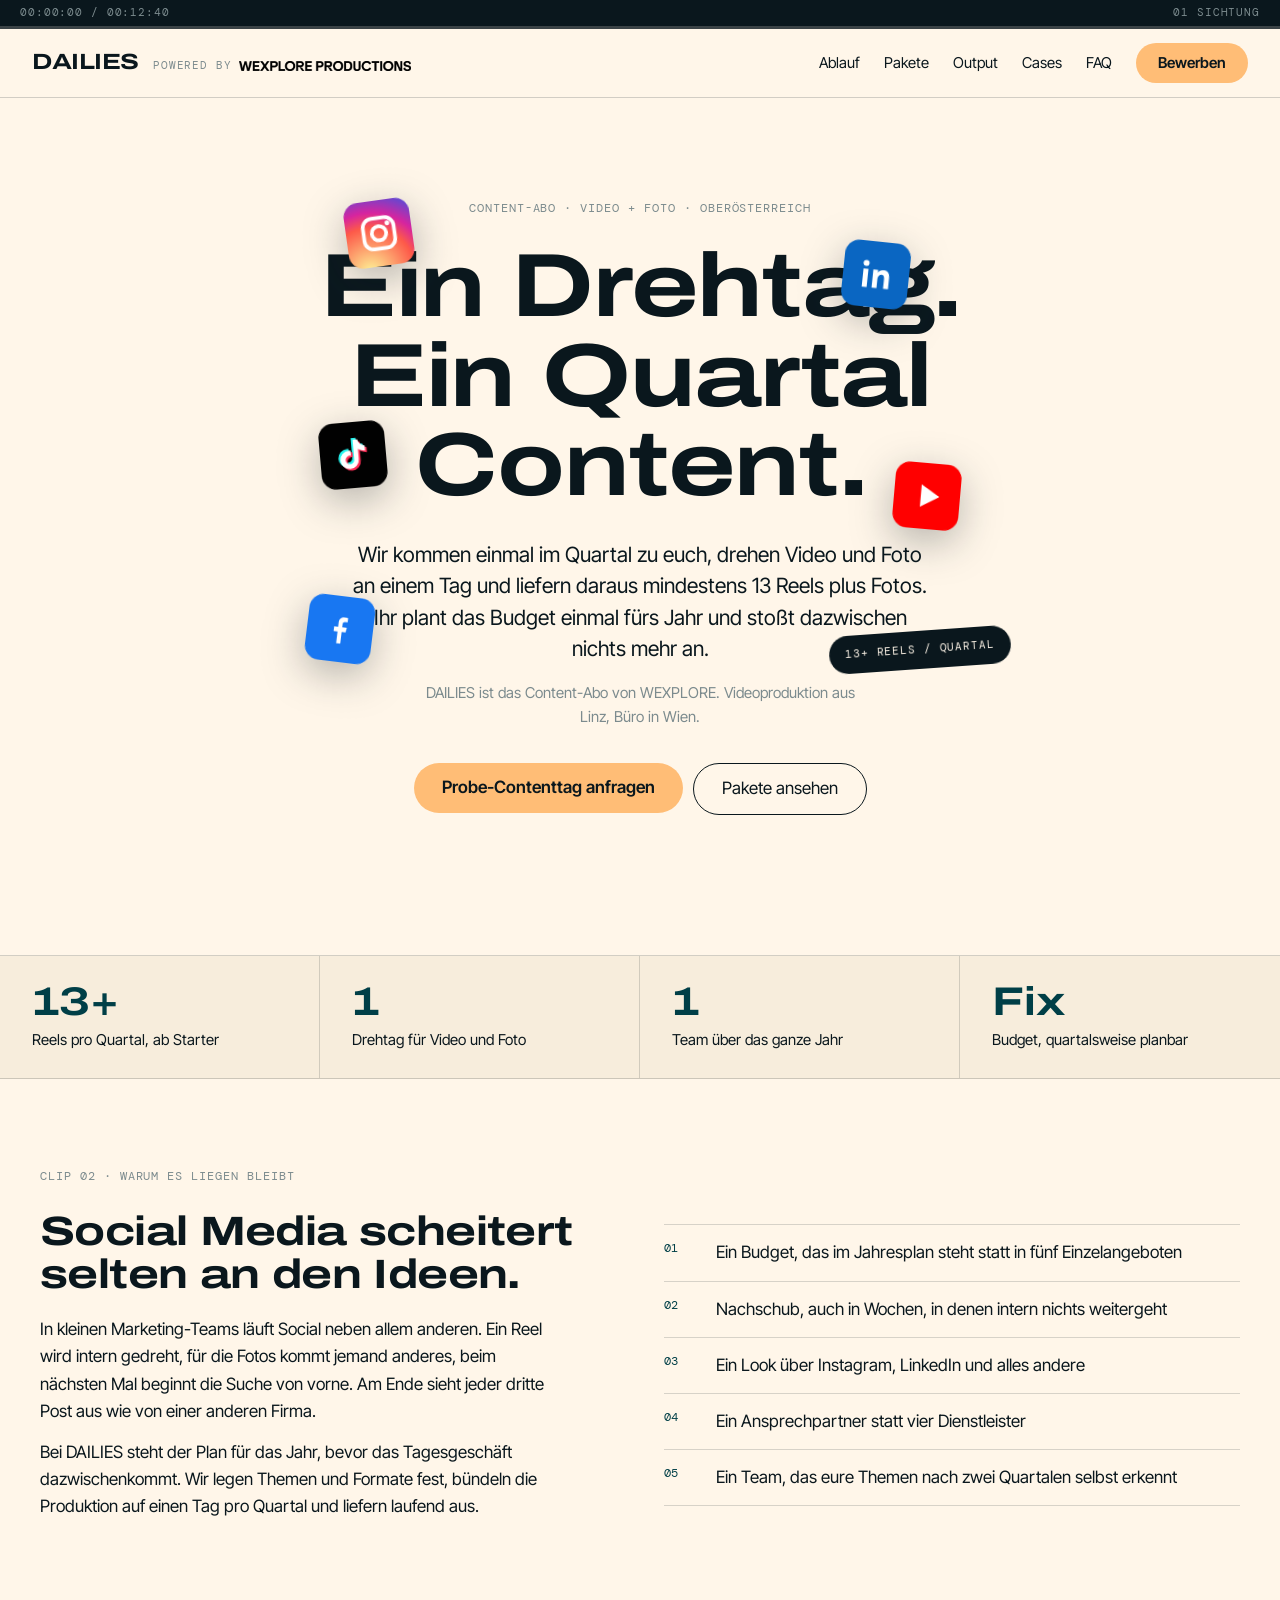
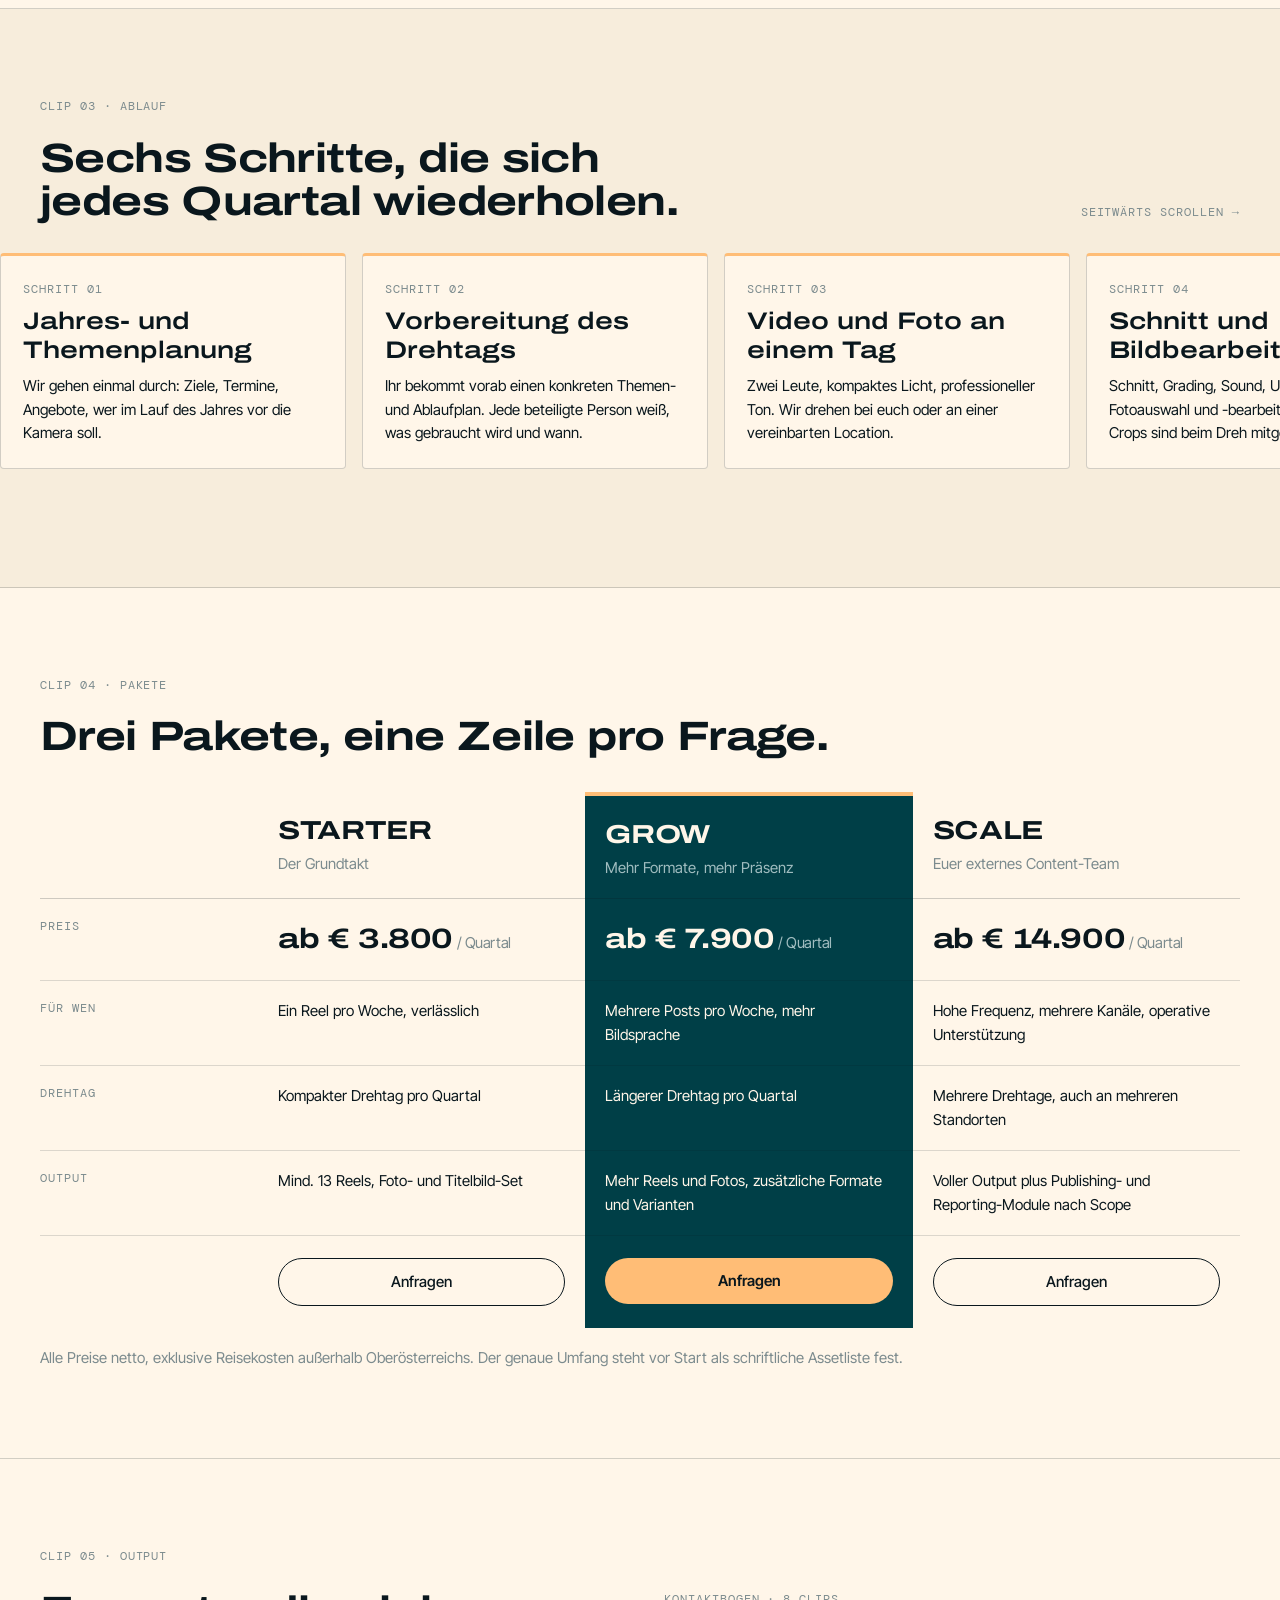
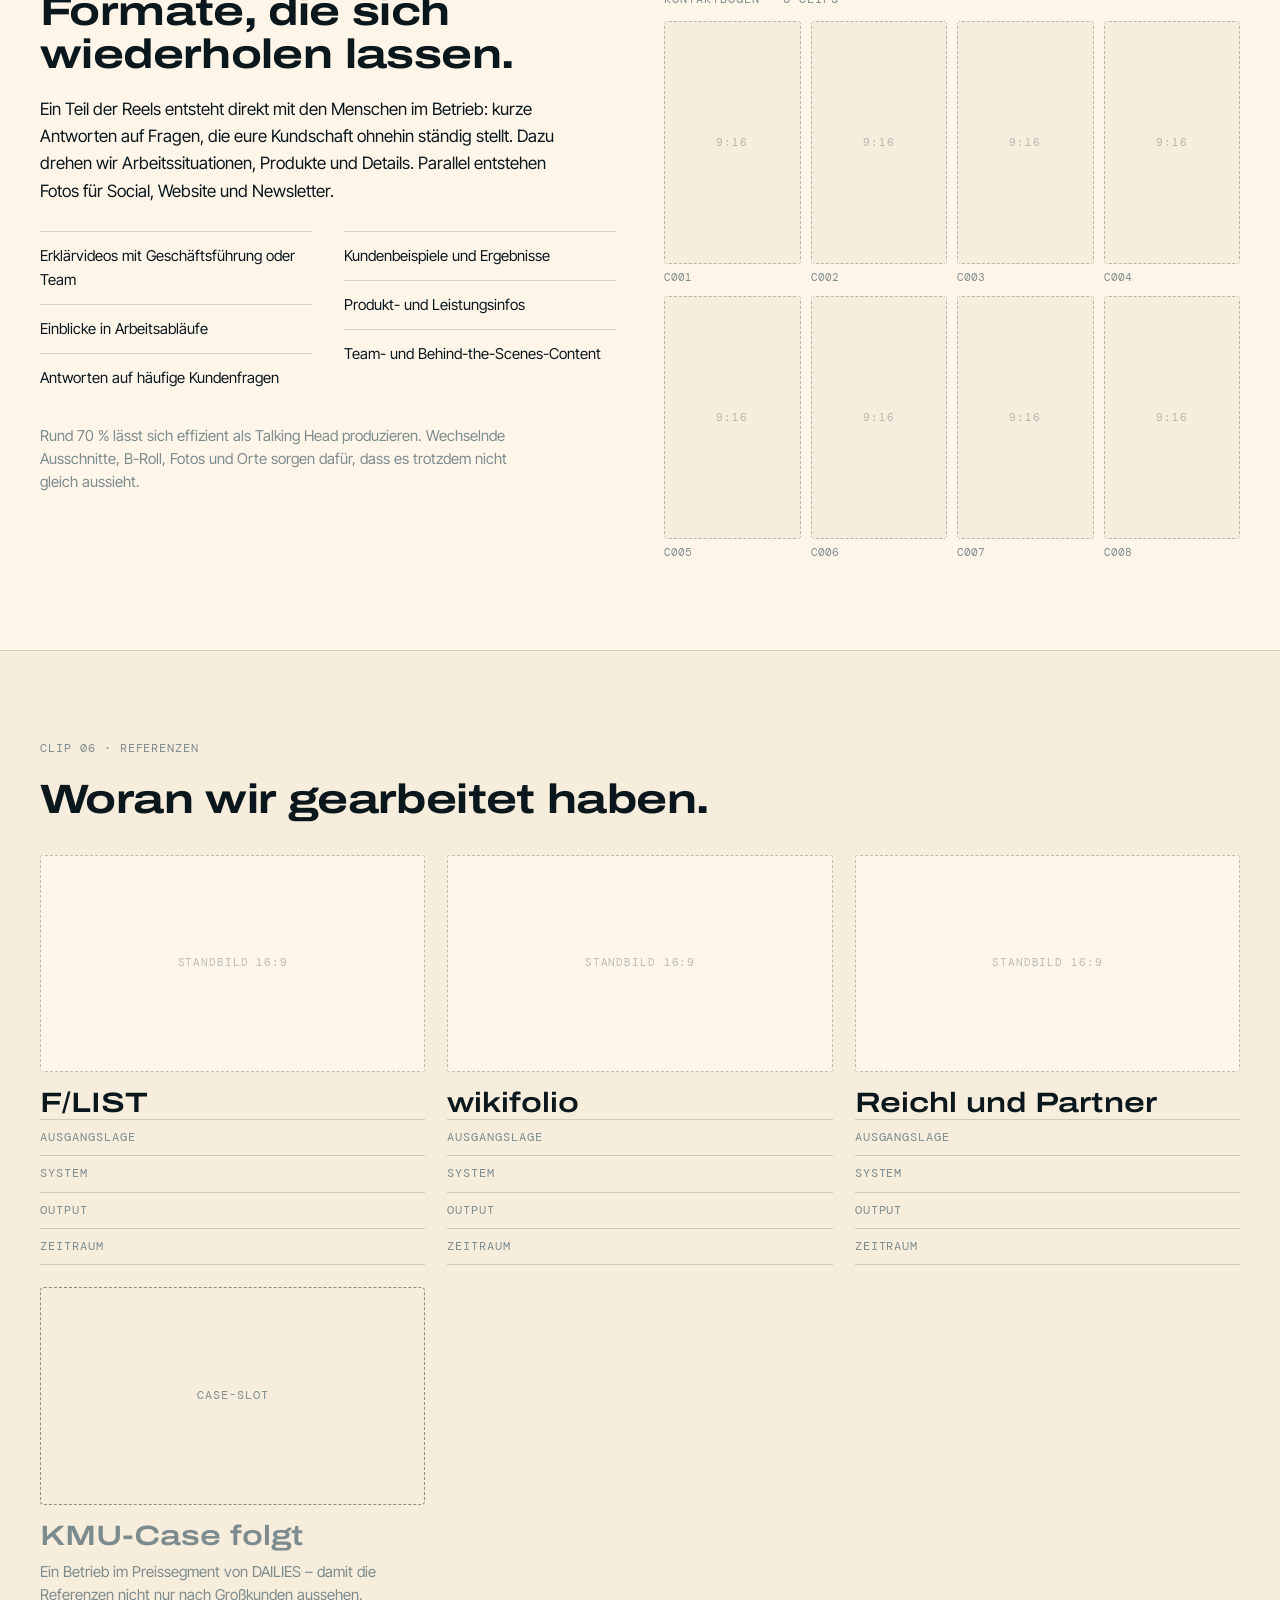
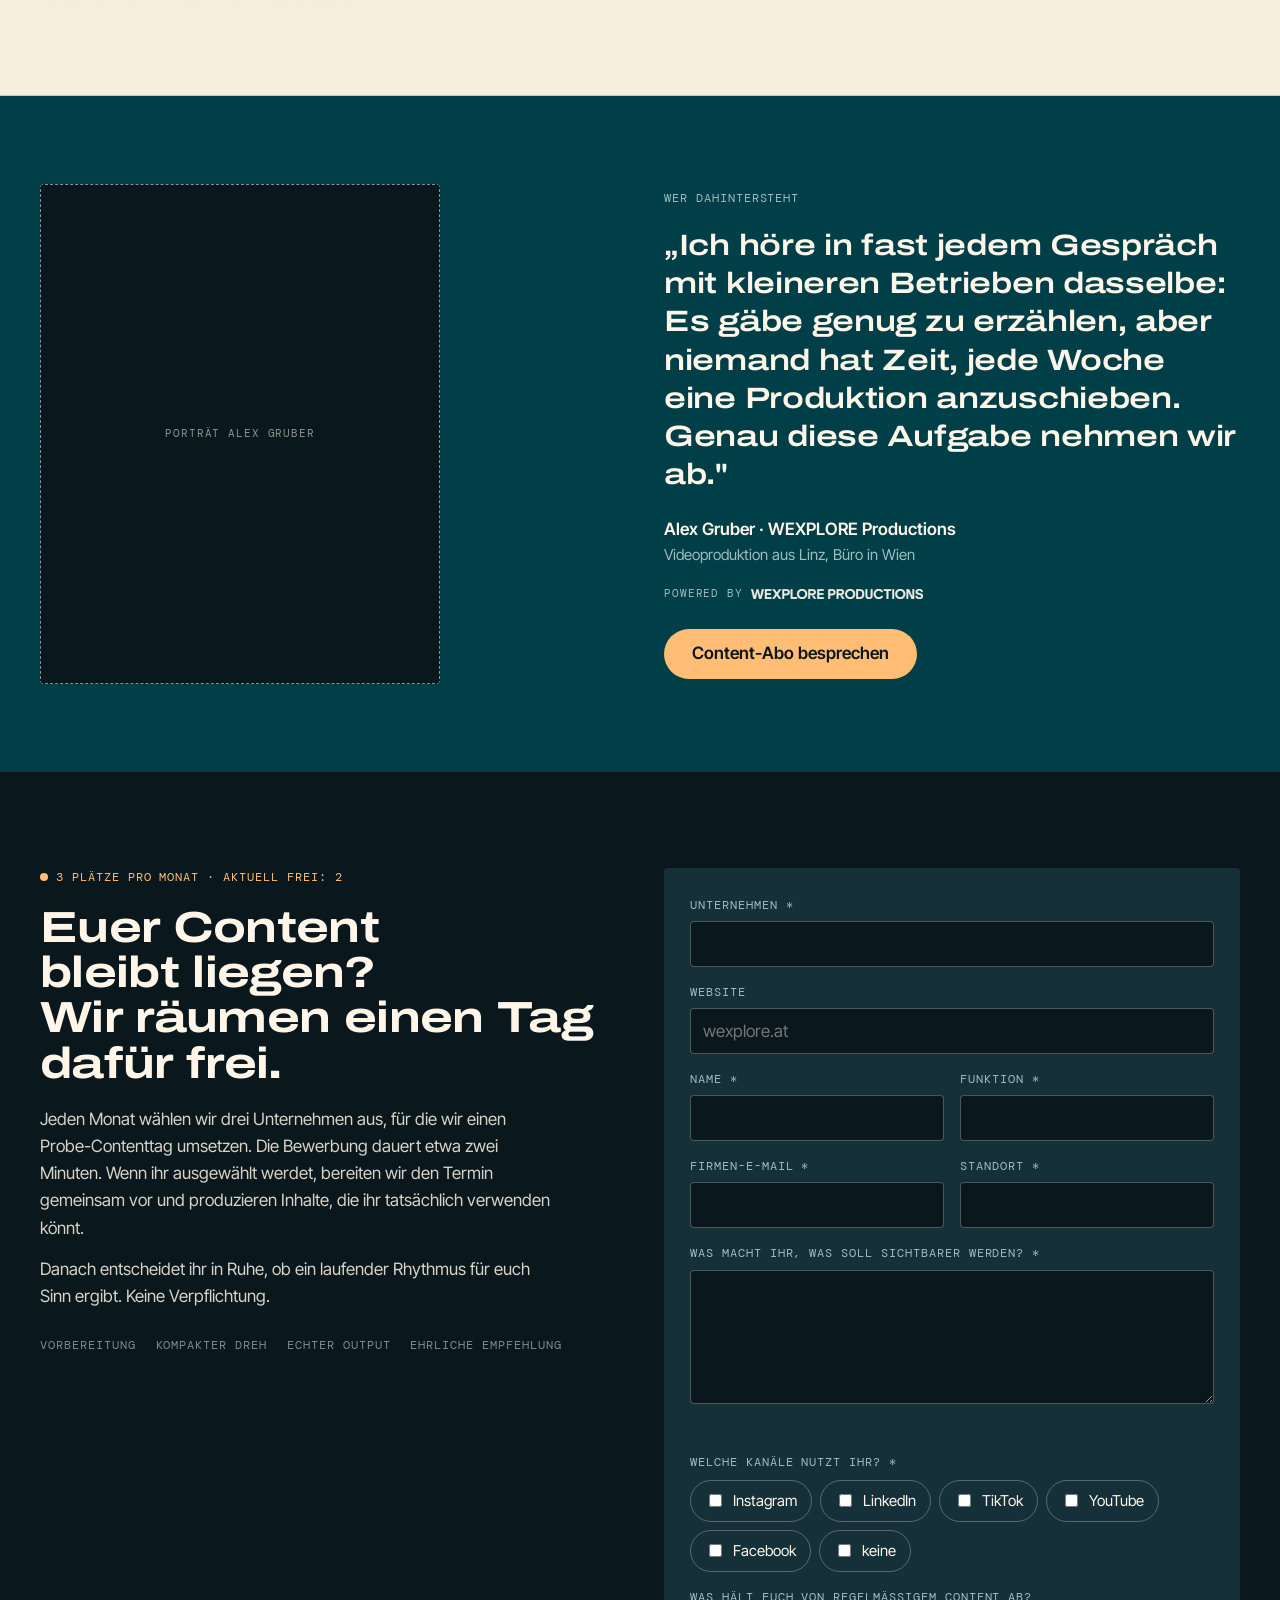
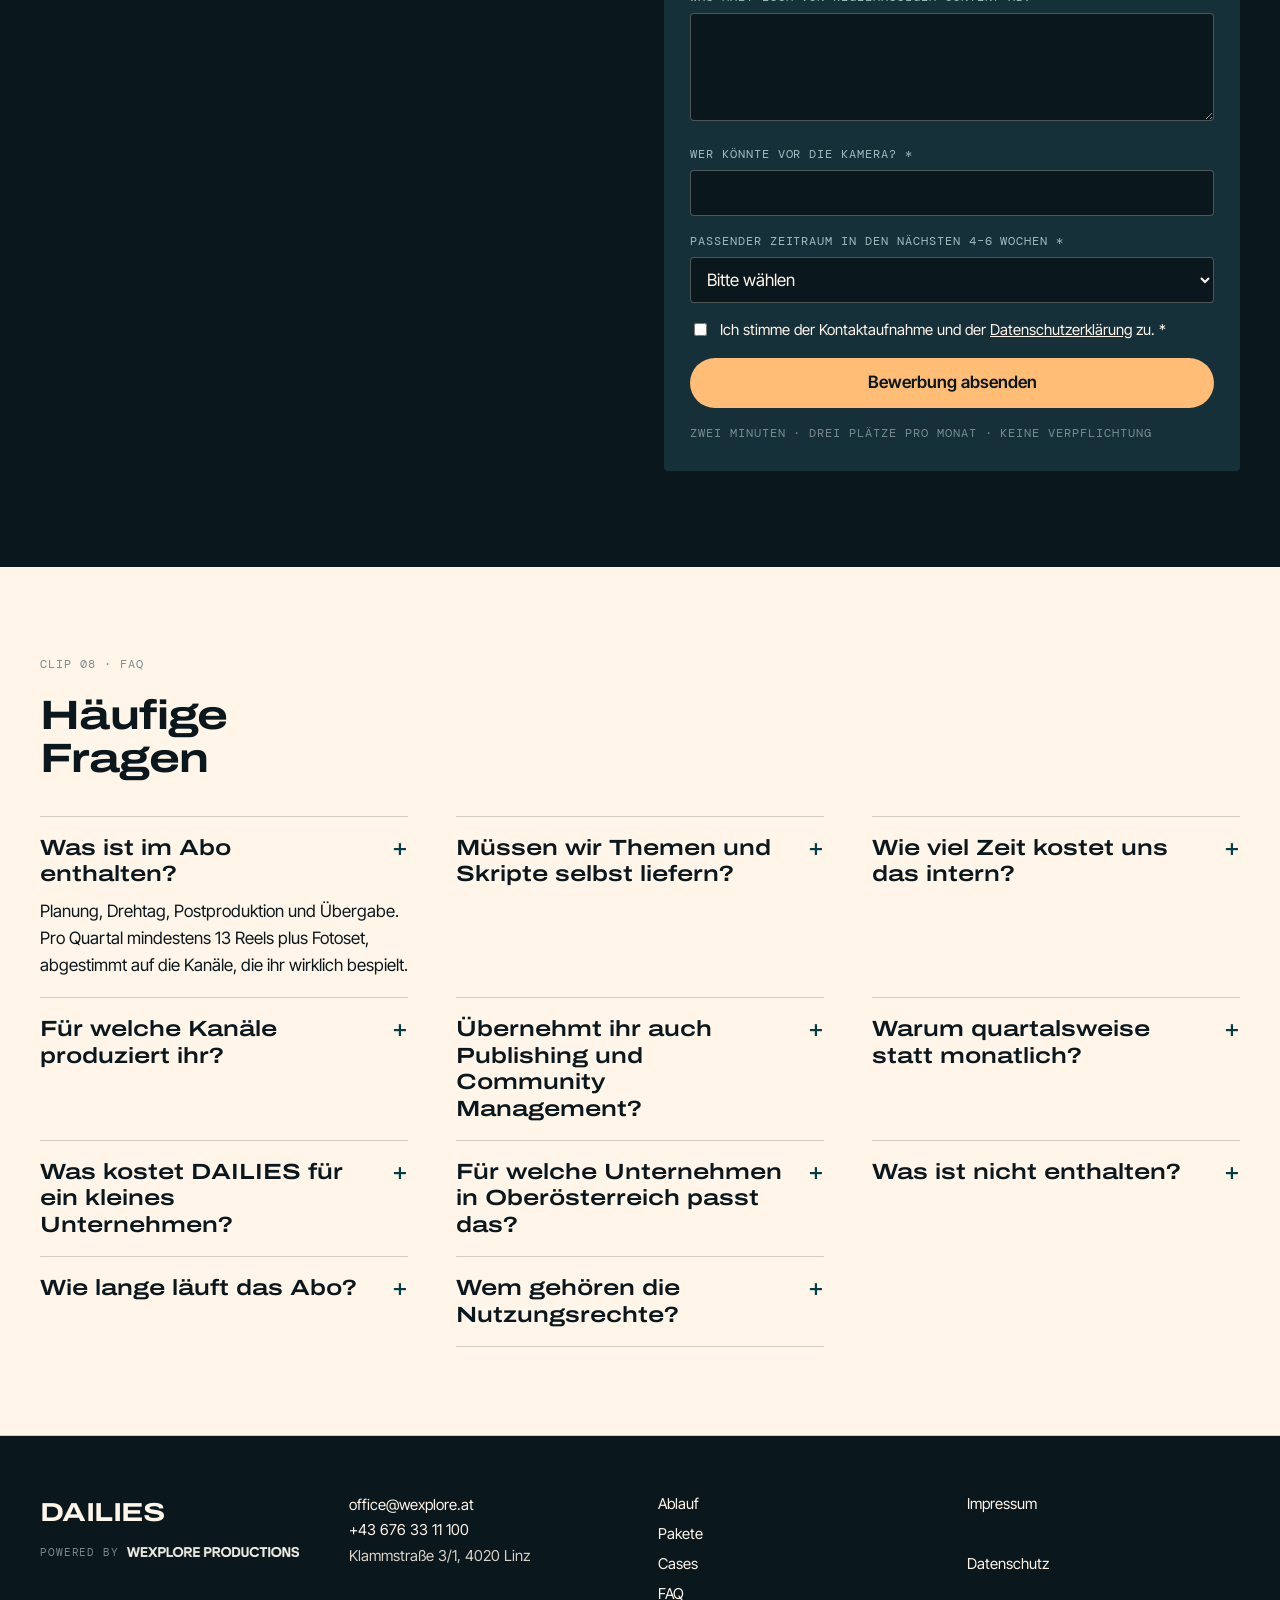
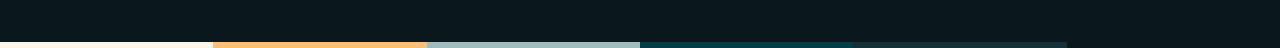
==== commit 453a0a63: "Hero-Variante: eine Icon-Ebene vor der Schrift, Icons flankieren den Fliesstext Co-Authored-By: Clau" ====
--- a/hero-typo.html
+++ b/hero-typo.html
@@ -59,12 +59,12 @@
   </header>
 
   <section id="sichtung" data-hero="" data-screen-label="01 Sichtung" style="position:relative; overflow:hidden; padding:130px 40px 140px; border-bottom:1px solid rgba(10,23,29,.18); text-align:center">
-      <div class="app app--back" style="top:19%; right:29%; --r:6deg"><svg viewBox="0 0 64 64" role="img" aria-label="LinkedIn"><rect width="64" height="64" rx="14" fill="#0A66C2"/><g transform="translate(13,13) scale(1.6)" fill="#fff"><path d="M4 9h3v11H4z M10 9h2.9v1.6c.6-1 1.7-1.8 3.4-1.8 2.6 0 3.7 1.6 3.7 4.4V20h-3v-6c0-1.4-.5-2.3-1.7-2.3-1.3 0-2.3 1-2.3 2.8V20h-3z"/><circle cx="5.5" cy="5.5" r="1.8"/></g></svg></div>
-      <div class="app app--back" style="top:40%; left:25%; --r:-5deg"><svg viewBox="0 0 64 64" role="img" aria-label="TikTok"><rect width="64" height="64" rx="14" fill="#010101"/><g transform="translate(12.5,12.5) scale(1.6)"><path d="M15.5 3c.4 2.2 1.9 3.7 4.2 4v3c-1.6 0-3-.5-4.2-1.3v6.2a5.6 5.6 0 1 1-5.6-5.6c.3 0 .7 0 1 .1v3.1a2.6 2.6 0 1 0 1.8 2.4V3z" fill="#25F4EE" transform="translate(-1.1,-1.1)"/><path d="M15.5 3c.4 2.2 1.9 3.7 4.2 4v3c-1.6 0-3-.5-4.2-1.3v6.2a5.6 5.6 0 1 1-5.6-5.6c.3 0 .7 0 1 .1v3.1a2.6 2.6 0 1 0 1.8 2.4V3z" fill="#FE2C55" transform="translate(1.1,1.1)"/><path d="M15.5 3c.4 2.2 1.9 3.7 4.2 4v3c-1.6 0-3-.5-4.2-1.3v6.2a5.6 5.6 0 1 1-5.6-5.6c.3 0 .7 0 1 .1v3.1a2.6 2.6 0 1 0 1.8 2.4V3z" fill="#fff"/></g></svg></div>
-      <div class="app app--back" style="top:60%; left:31%; --r:7deg"><svg viewBox="0 0 64 64" role="img" aria-label="Facebook"><rect width="64" height="64" rx="14" fill="#1877F2"/><g transform="translate(12.5,12.5) scale(1.6)" fill="#fff"><path d="M13.4 21v-7.2h2.4l.4-2.9h-2.8V9c0-.8.3-1.4 1.5-1.4h1.4V5c-.3 0-1.1-.1-2-.1-2 0-3.4 1.2-3.4 3.5v2.5H8.5v2.9h2.4V21z"/></g></svg></div>
+      <div class="app app--front" style="top:19%; right:29%; --r:6deg"><svg viewBox="0 0 64 64" role="img" aria-label="LinkedIn"><rect width="64" height="64" rx="14" fill="#0A66C2"/><g transform="translate(13,13) scale(1.6)" fill="#fff"><path d="M4 9h3v11H4z M10 9h2.9v1.6c.6-1 1.7-1.8 3.4-1.8 2.6 0 3.7 1.6 3.7 4.4V20h-3v-6c0-1.4-.5-2.3-1.7-2.3-1.3 0-2.3 1-2.3 2.8V20h-3z"/><circle cx="5.5" cy="5.5" r="1.8"/></g></svg></div>
+      <div class="app app--front" style="top:40%; left:25%; --r:-5deg"><svg viewBox="0 0 64 64" role="img" aria-label="TikTok"><rect width="64" height="64" rx="14" fill="#010101"/><g transform="translate(12.5,12.5) scale(1.6)"><path d="M15.5 3c.4 2.2 1.9 3.7 4.2 4v3c-1.6 0-3-.5-4.2-1.3v6.2a5.6 5.6 0 1 1-5.6-5.6c.3 0 .7 0 1 .1v3.1a2.6 2.6 0 1 0 1.8 2.4V3z" fill="#25F4EE" transform="translate(-1.1,-1.1)"/><path d="M15.5 3c.4 2.2 1.9 3.7 4.2 4v3c-1.6 0-3-.5-4.2-1.3v6.2a5.6 5.6 0 1 1-5.6-5.6c.3 0 .7 0 1 .1v3.1a2.6 2.6 0 1 0 1.8 2.4V3z" fill="#FE2C55" transform="translate(1.1,1.1)"/><path d="M15.5 3c.4 2.2 1.9 3.7 4.2 4v3c-1.6 0-3-.5-4.2-1.3v6.2a5.6 5.6 0 1 1-5.6-5.6c.3 0 .7 0 1 .1v3.1a2.6 2.6 0 1 0 1.8 2.4V3z" fill="#fff"/></g></svg></div>
+      <div class="app app--front" style="top:60%; left:24%; --r:7deg"><svg viewBox="0 0 64 64" role="img" aria-label="Facebook"><rect width="64" height="64" rx="14" fill="#1877F2"/><g transform="translate(12.5,12.5) scale(1.6)" fill="#fff"><path d="M13.4 21v-7.2h2.4l.4-2.9h-2.8V9c0-.8.3-1.4 1.5-1.4h1.4V5c-.3 0-1.1-.1-2-.1-2 0-3.4 1.2-3.4 3.5v2.5H8.5v2.9h2.4V21z"/></g></svg></div>
       <div class="app app--front" style="top:15%; left:27%; --r:-8deg"><svg viewBox="0 0 64 64" role="img" aria-label="Instagram"><defs><radialGradient id="igg" cx="30%" cy="107%" r="150%"><stop offset="0%" stop-color="#fdf497"/><stop offset="45%" stop-color="#fd5949"/><stop offset="60%" stop-color="#d6249f"/><stop offset="90%" stop-color="#285AEB"/></radialGradient></defs><rect width="64" height="64" rx="14" fill="url(#igg)"/><g fill="none" stroke="#fff" stroke-width="3.6"><rect x="17" y="17" width="30" height="30" rx="9"/><circle cx="32" cy="32" r="7"/></g><circle cx="41" cy="23" r="2.4" fill="#fff"/></svg></div>
       <div class="app app--front" style="top:44%; right:25%; --r:5deg"><svg viewBox="0 0 64 64" role="img" aria-label="YouTube"><rect width="64" height="64" rx="14" fill="#FF0000"/><path d="M26 21l18 11-18 11z" fill="#fff"/></svg></div>
-      <div class="chip" style="top:63%; right:27%; --r:-4deg">13+ Reels / Quartal</div>
+      <div class="chip" style="top:63%; right:21%; --r:-4deg">13+ Reels / Quartal</div>
     <div class="hero-copy">
     <p style="margin:0; font-family:'DM Mono',monospace; font-size:12px; letter-spacing:.08em; text-transform:uppercase; color:#7C8B8E">Content-Abo · Video + Foto · Oberösterreich</p>
     <h1 style="margin:24px auto 0; font-family:Archivo,Helvetica,sans-serif; font-stretch:125%; font-weight:700; font-size:clamp(44px,7vw,104px); line-height:1; letter-spacing:-0.02em; max-width:14ch">Ein Drehtag.<br />Ein Quartal Content.</h1>
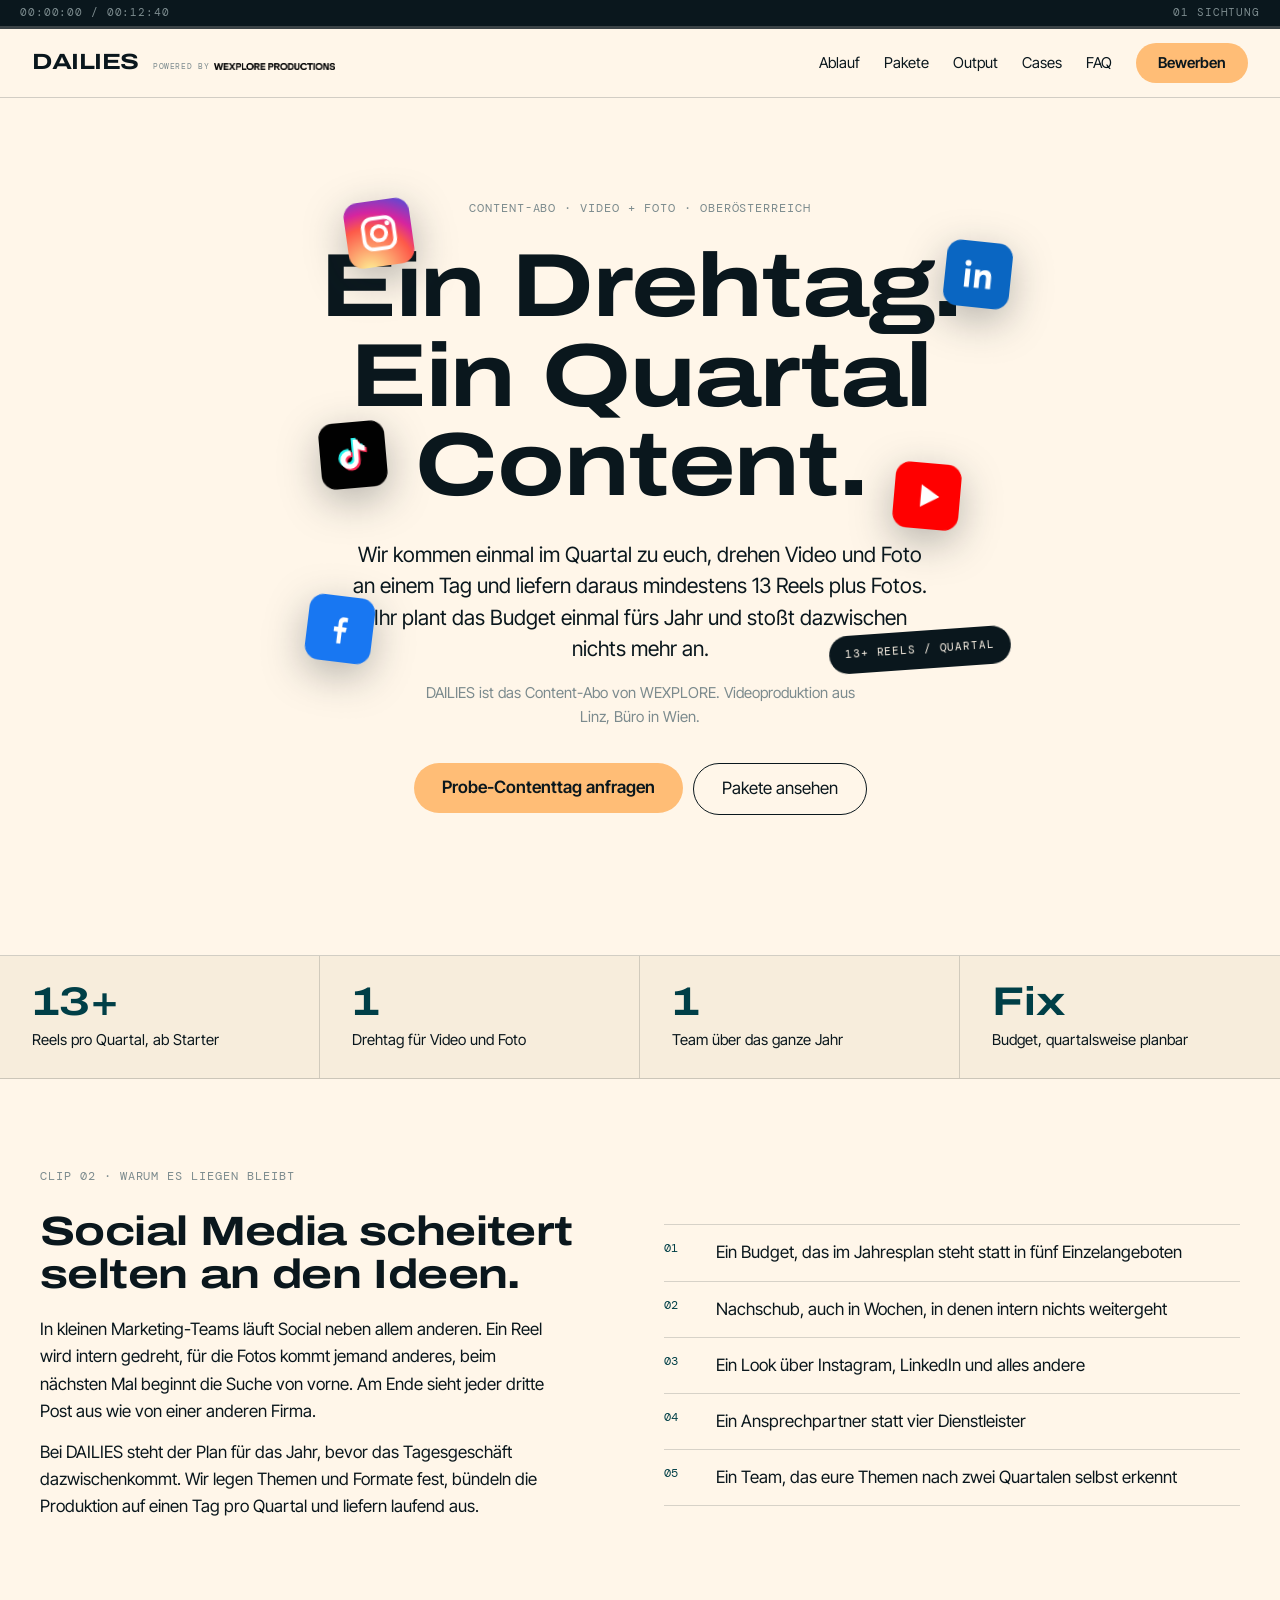
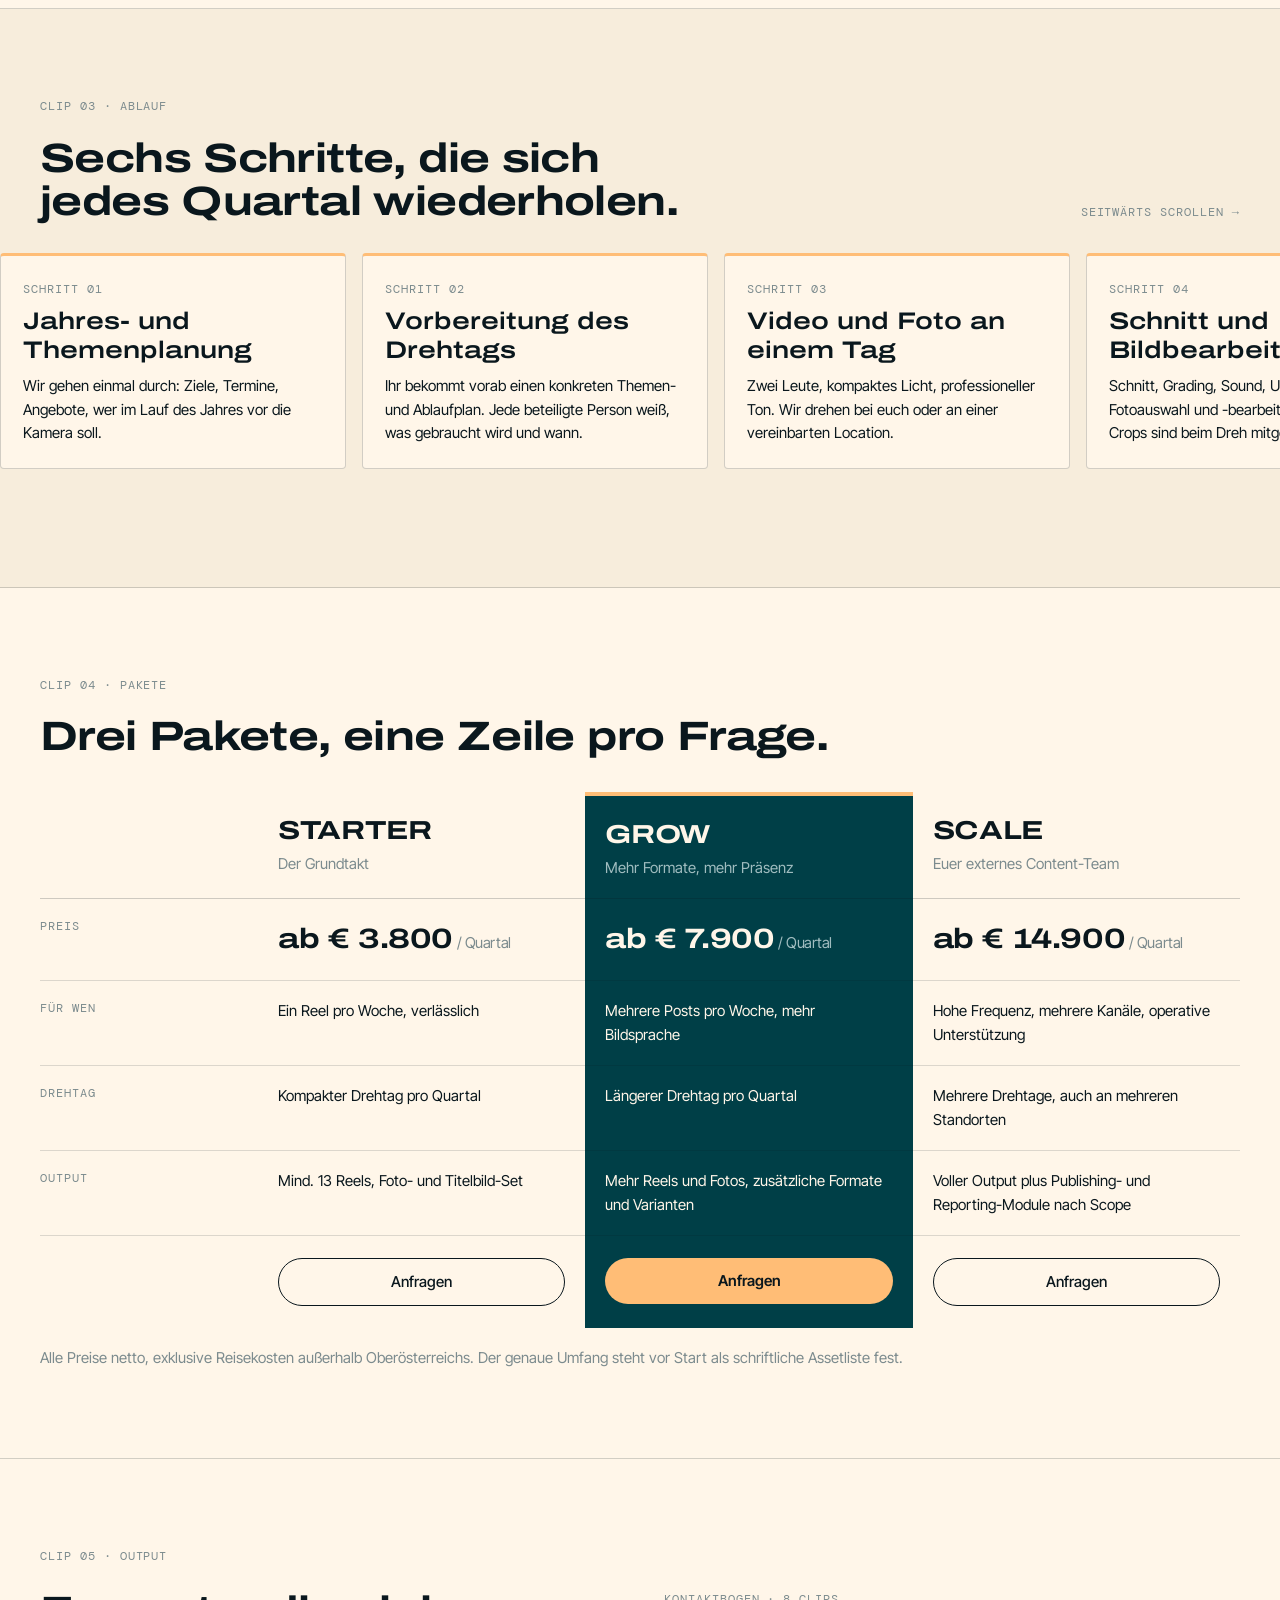
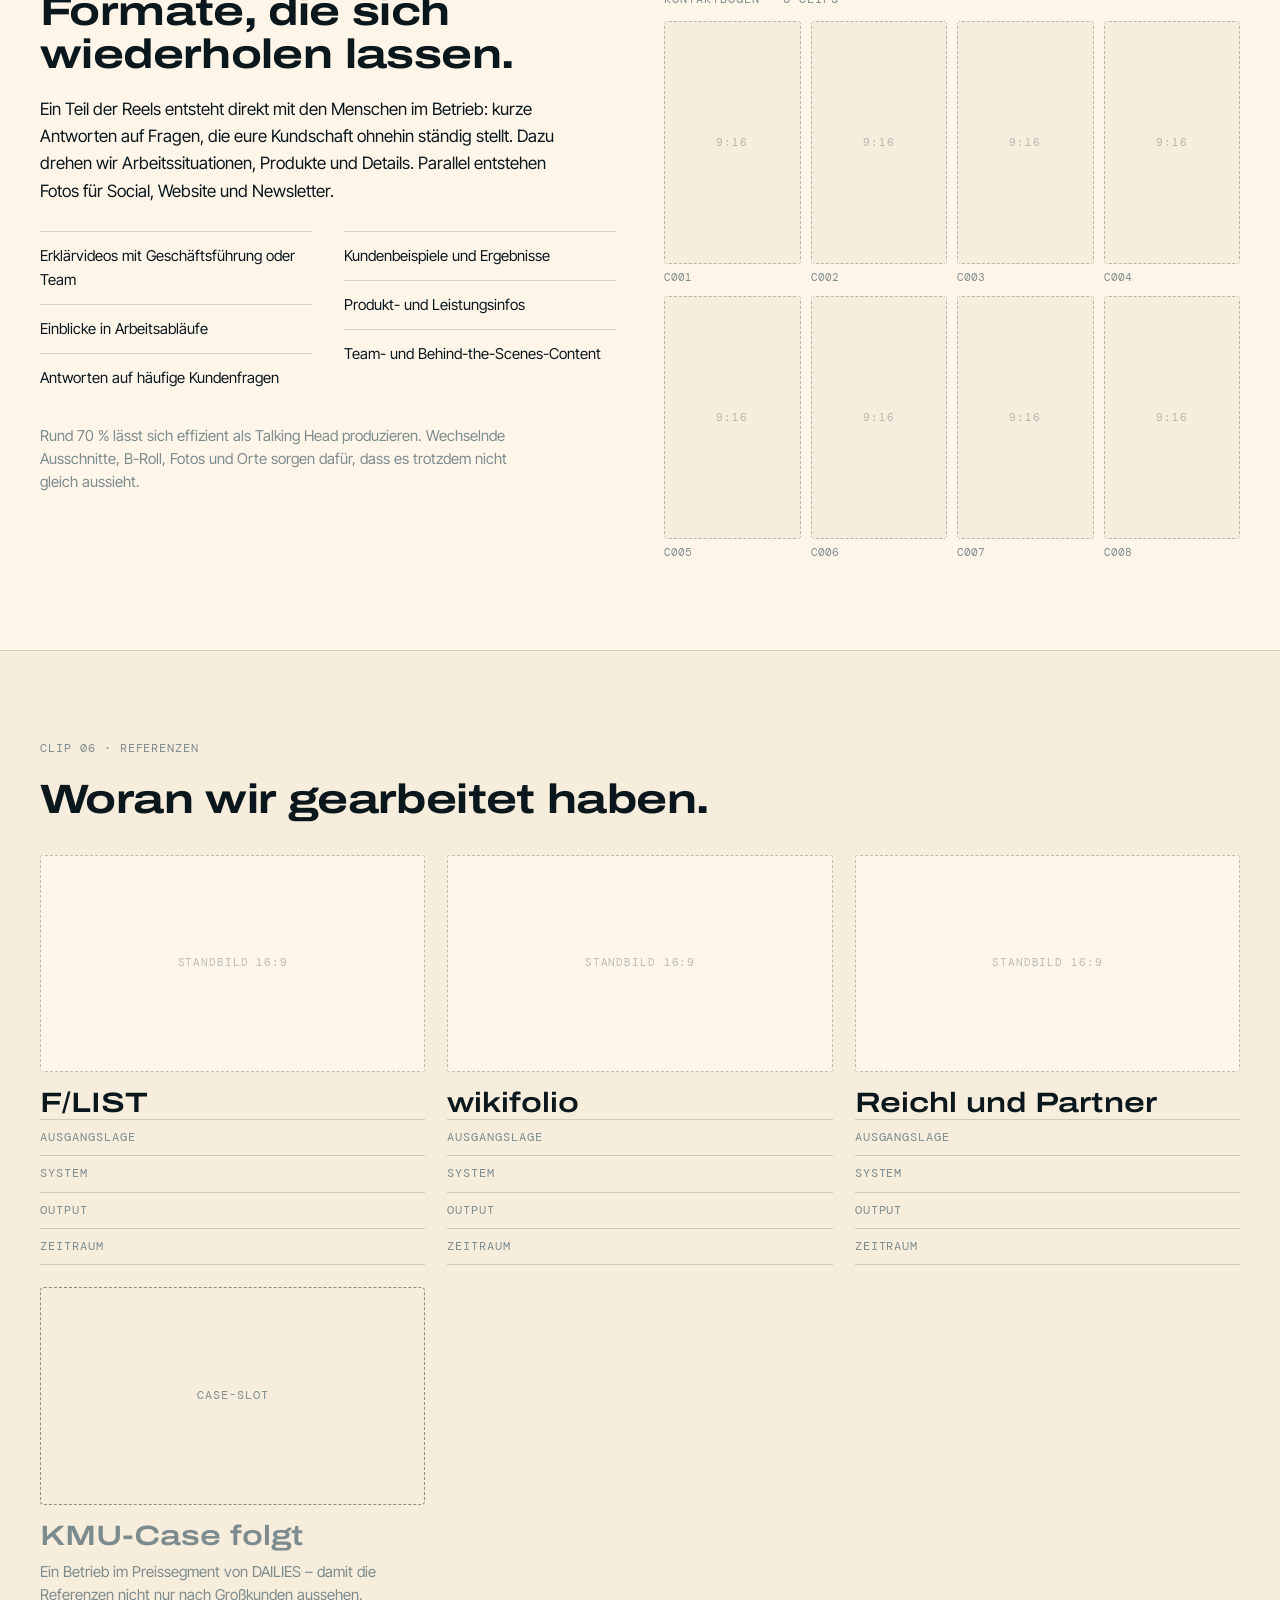
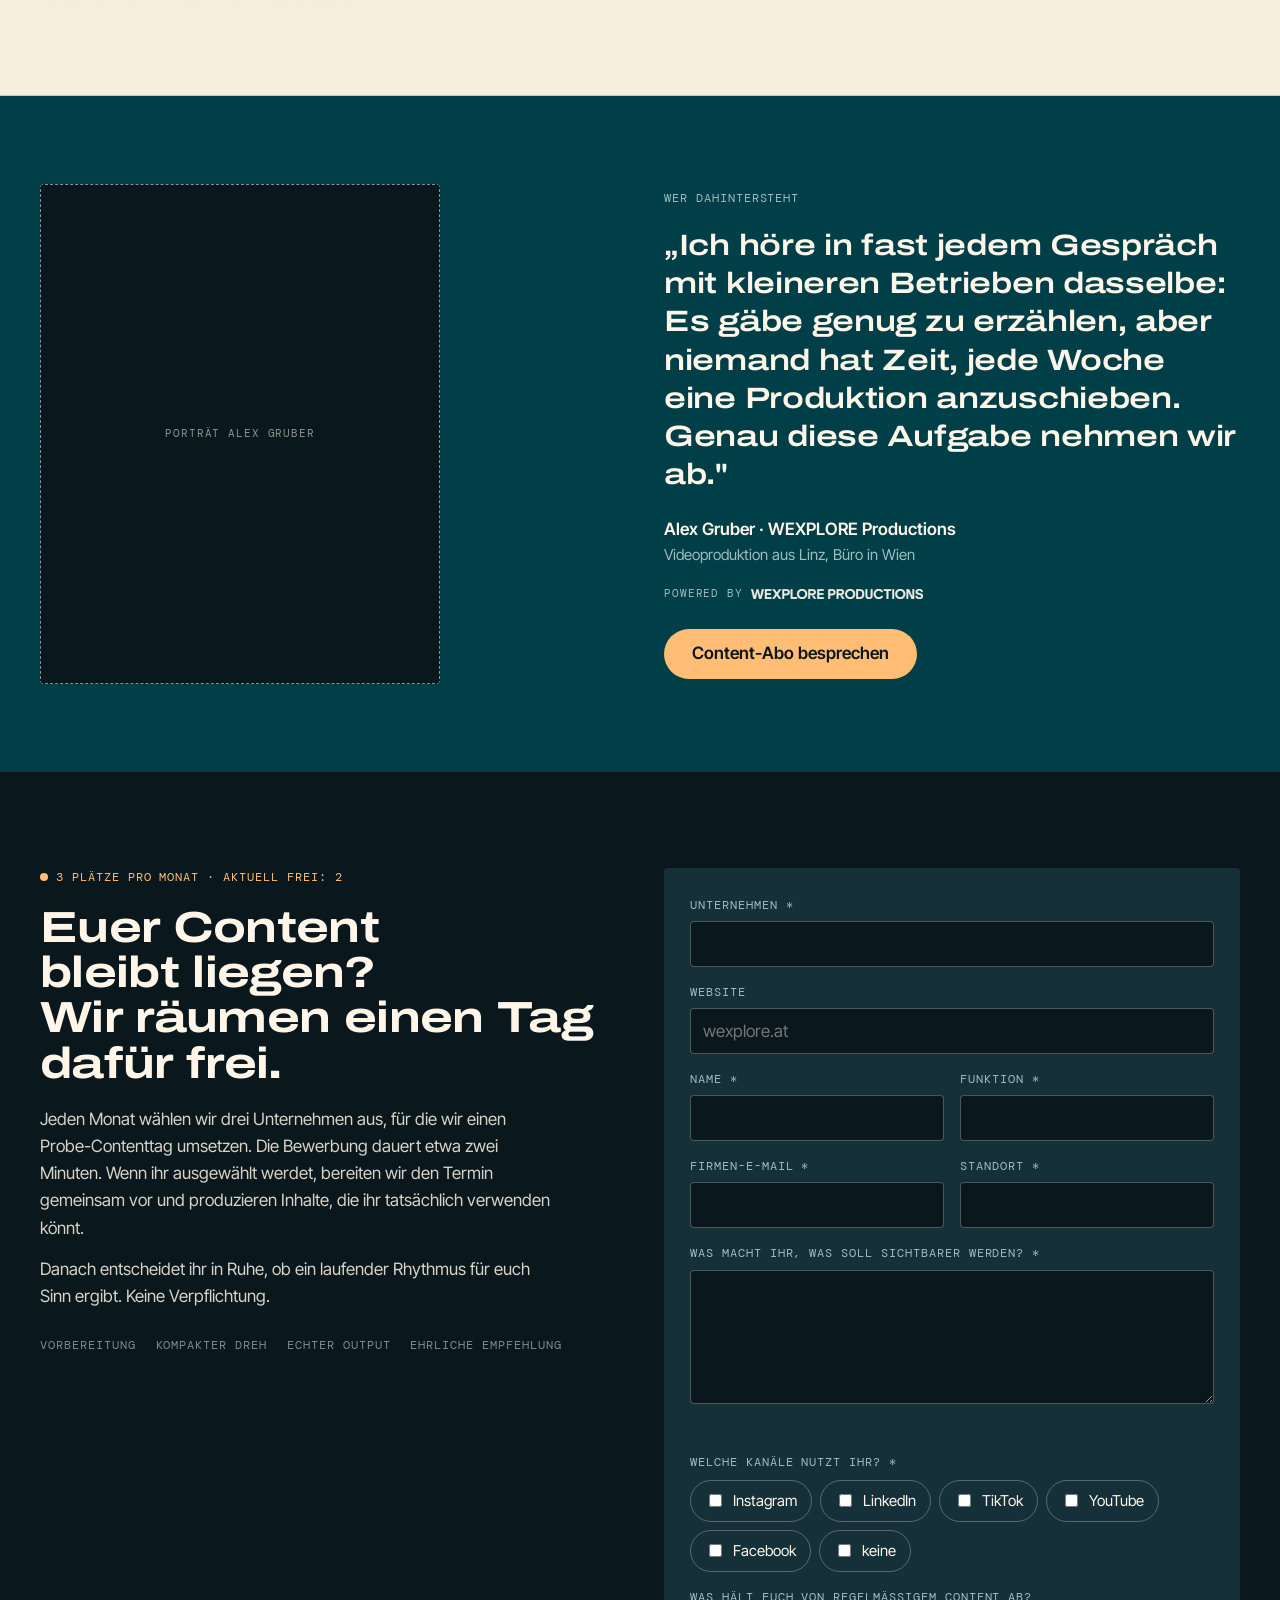
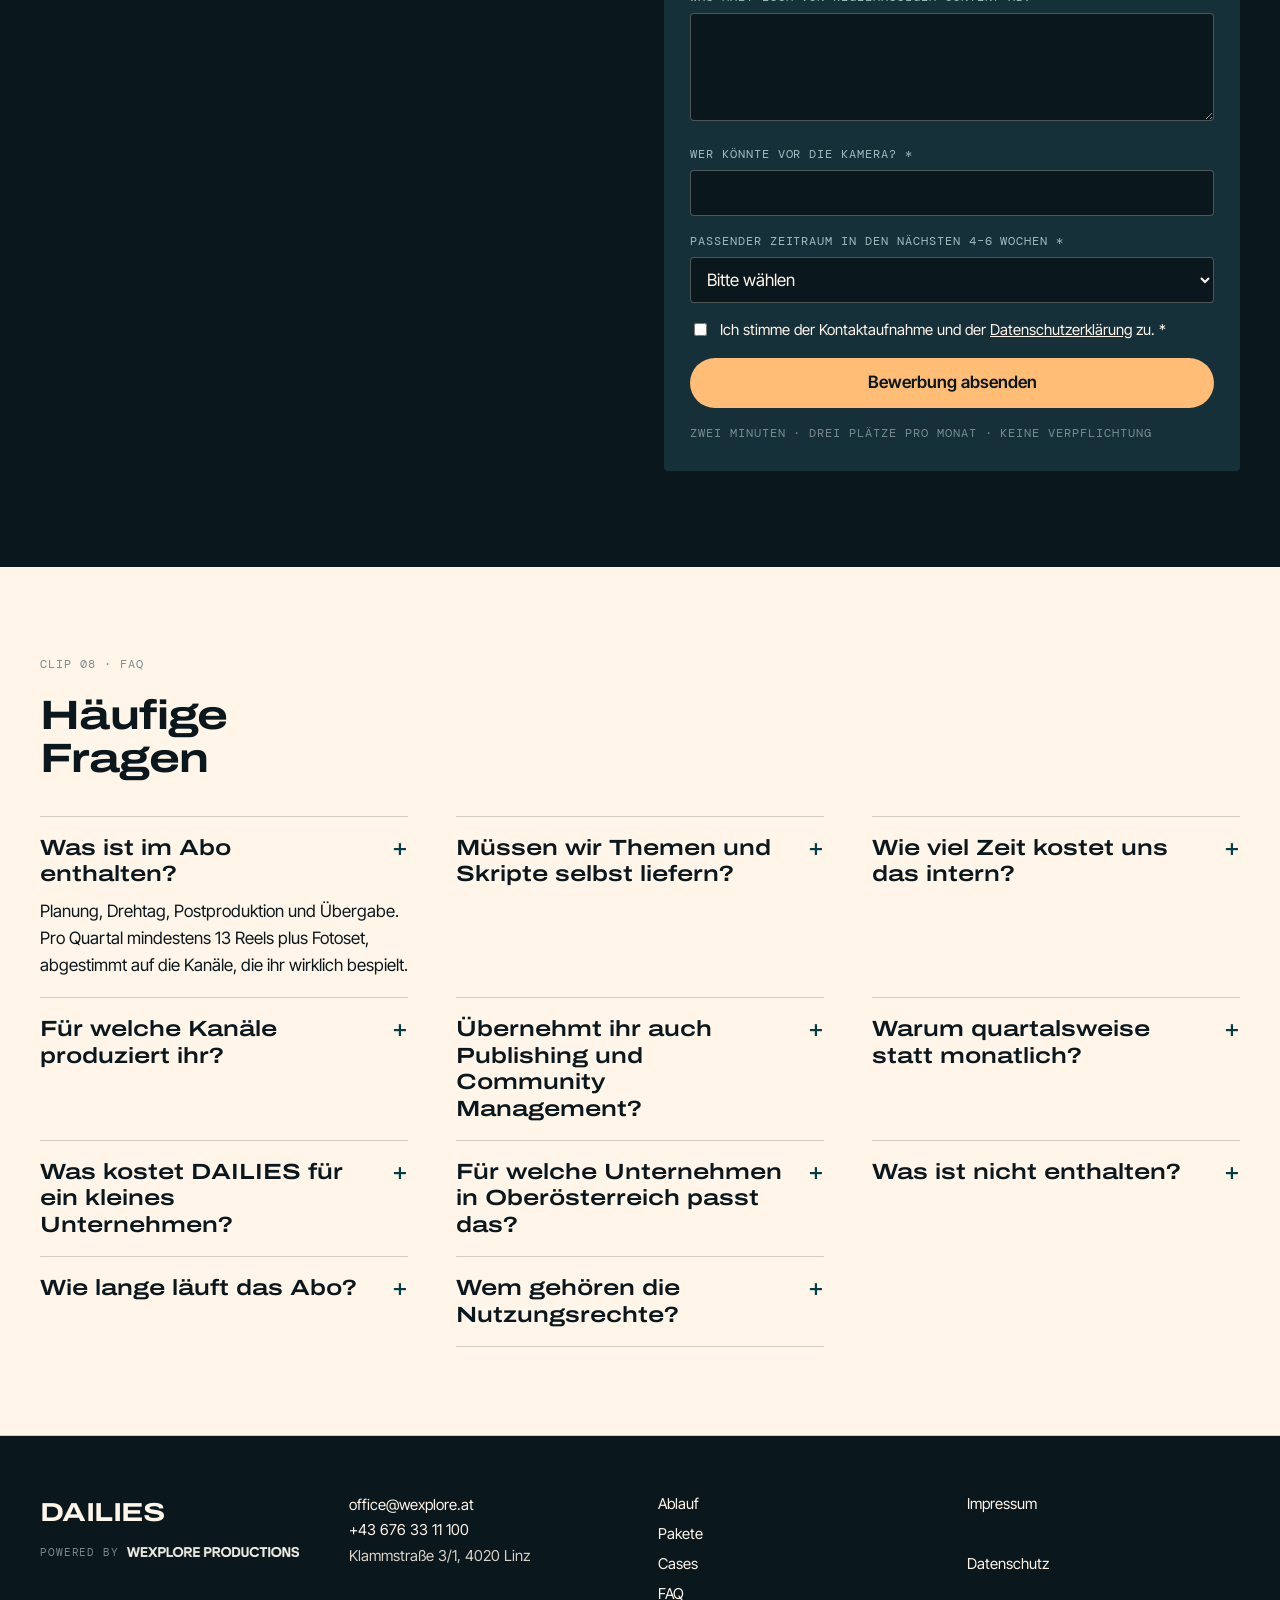
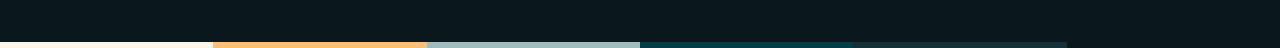
==== commit a8514ddb: "LinkedIn-Icon weiter aussen, powered-by-WEXPLORE im Header verkleinert Co-Authored-By: Claude Fable " ====
--- a/hero-typo.html
+++ b/hero-typo.html
@@ -46,7 +46,7 @@
   <header style="position:sticky; top:29px; z-index:70; display:flex; align-items:center; justify-content:space-between; gap:24px; padding:14px 32px; background:rgba(255,246,233,.94); backdrop-filter:blur(10px); border-bottom:1px solid rgba(10,23,29,.18)">
     <div style="display:flex; align-items:baseline; gap:14px">
       <span style="font-family:Archivo,Helvetica,sans-serif; font-stretch:125%; font-weight:700; font-size:22px; letter-spacing:-0.02em; text-transform:uppercase">Dailies</span>
-      <span style="display:flex; align-items:center; gap:7px; font-family:'DM Mono',monospace; font-size:11px; letter-spacing:.08em; text-transform:uppercase; color:#7C8B8E">powered by <img src="assets/wexplore-productions-dark.png" alt="WEXPLORE Productions" style="height:10px; width:auto; display:block" /></span>
+      <span style="display:flex; align-items:center; gap:5px; font-family:'DM Mono',monospace; font-size:8px; letter-spacing:.08em; text-transform:uppercase; color:#7C8B8E">powered by <img src="assets/wexplore-productions-dark.png" alt="WEXPLORE Productions" style="height:7px; width:auto; display:block" /></span>
     </div>
     <nav style="display:flex; align-items:center; gap:24px; font-size:15px; flex-wrap:wrap">
       <a href="#ablauf">Ablauf</a>
@@ -59,7 +59,7 @@
   </header>
 
   <section id="sichtung" data-hero="" data-screen-label="01 Sichtung" style="position:relative; overflow:hidden; padding:130px 40px 140px; border-bottom:1px solid rgba(10,23,29,.18); text-align:center">
-      <div class="app app--front" style="top:19%; right:29%; --r:6deg"><svg viewBox="0 0 64 64" role="img" aria-label="LinkedIn"><rect width="64" height="64" rx="14" fill="#0A66C2"/><g transform="translate(13,13) scale(1.6)" fill="#fff"><path d="M4 9h3v11H4z M10 9h2.9v1.6c.6-1 1.7-1.8 3.4-1.8 2.6 0 3.7 1.6 3.7 4.4V20h-3v-6c0-1.4-.5-2.3-1.7-2.3-1.3 0-2.3 1-2.3 2.8V20h-3z"/><circle cx="5.5" cy="5.5" r="1.8"/></g></svg></div>
+      <div class="app app--front" style="top:19%; right:21%; --r:6deg"><svg viewBox="0 0 64 64" role="img" aria-label="LinkedIn"><rect width="64" height="64" rx="14" fill="#0A66C2"/><g transform="translate(13,13) scale(1.6)" fill="#fff"><path d="M4 9h3v11H4z M10 9h2.9v1.6c.6-1 1.7-1.8 3.4-1.8 2.6 0 3.7 1.6 3.7 4.4V20h-3v-6c0-1.4-.5-2.3-1.7-2.3-1.3 0-2.3 1-2.3 2.8V20h-3z"/><circle cx="5.5" cy="5.5" r="1.8"/></g></svg></div>
       <div class="app app--front" style="top:40%; left:25%; --r:-5deg"><svg viewBox="0 0 64 64" role="img" aria-label="TikTok"><rect width="64" height="64" rx="14" fill="#010101"/><g transform="translate(12.5,12.5) scale(1.6)"><path d="M15.5 3c.4 2.2 1.9 3.7 4.2 4v3c-1.6 0-3-.5-4.2-1.3v6.2a5.6 5.6 0 1 1-5.6-5.6c.3 0 .7 0 1 .1v3.1a2.6 2.6 0 1 0 1.8 2.4V3z" fill="#25F4EE" transform="translate(-1.1,-1.1)"/><path d="M15.5 3c.4 2.2 1.9 3.7 4.2 4v3c-1.6 0-3-.5-4.2-1.3v6.2a5.6 5.6 0 1 1-5.6-5.6c.3 0 .7 0 1 .1v3.1a2.6 2.6 0 1 0 1.8 2.4V3z" fill="#FE2C55" transform="translate(1.1,1.1)"/><path d="M15.5 3c.4 2.2 1.9 3.7 4.2 4v3c-1.6 0-3-.5-4.2-1.3v6.2a5.6 5.6 0 1 1-5.6-5.6c.3 0 .7 0 1 .1v3.1a2.6 2.6 0 1 0 1.8 2.4V3z" fill="#fff"/></g></svg></div>
       <div class="app app--front" style="top:60%; left:24%; --r:7deg"><svg viewBox="0 0 64 64" role="img" aria-label="Facebook"><rect width="64" height="64" rx="14" fill="#1877F2"/><g transform="translate(12.5,12.5) scale(1.6)" fill="#fff"><path d="M13.4 21v-7.2h2.4l.4-2.9h-2.8V9c0-.8.3-1.4 1.5-1.4h1.4V5c-.3 0-1.1-.1-2-.1-2 0-3.4 1.2-3.4 3.5v2.5H8.5v2.9h2.4V21z"/></g></svg></div>
       <div class="app app--front" style="top:15%; left:27%; --r:-8deg"><svg viewBox="0 0 64 64" role="img" aria-label="Instagram"><defs><radialGradient id="igg" cx="30%" cy="107%" r="150%"><stop offset="0%" stop-color="#fdf497"/><stop offset="45%" stop-color="#fd5949"/><stop offset="60%" stop-color="#d6249f"/><stop offset="90%" stop-color="#285AEB"/></radialGradient></defs><rect width="64" height="64" rx="14" fill="url(#igg)"/><g fill="none" stroke="#fff" stroke-width="3.6"><rect x="17" y="17" width="30" height="30" rx="9"/><circle cx="32" cy="32" r="7"/></g><circle cx="41" cy="23" r="2.4" fill="#fff"/></svg></div>
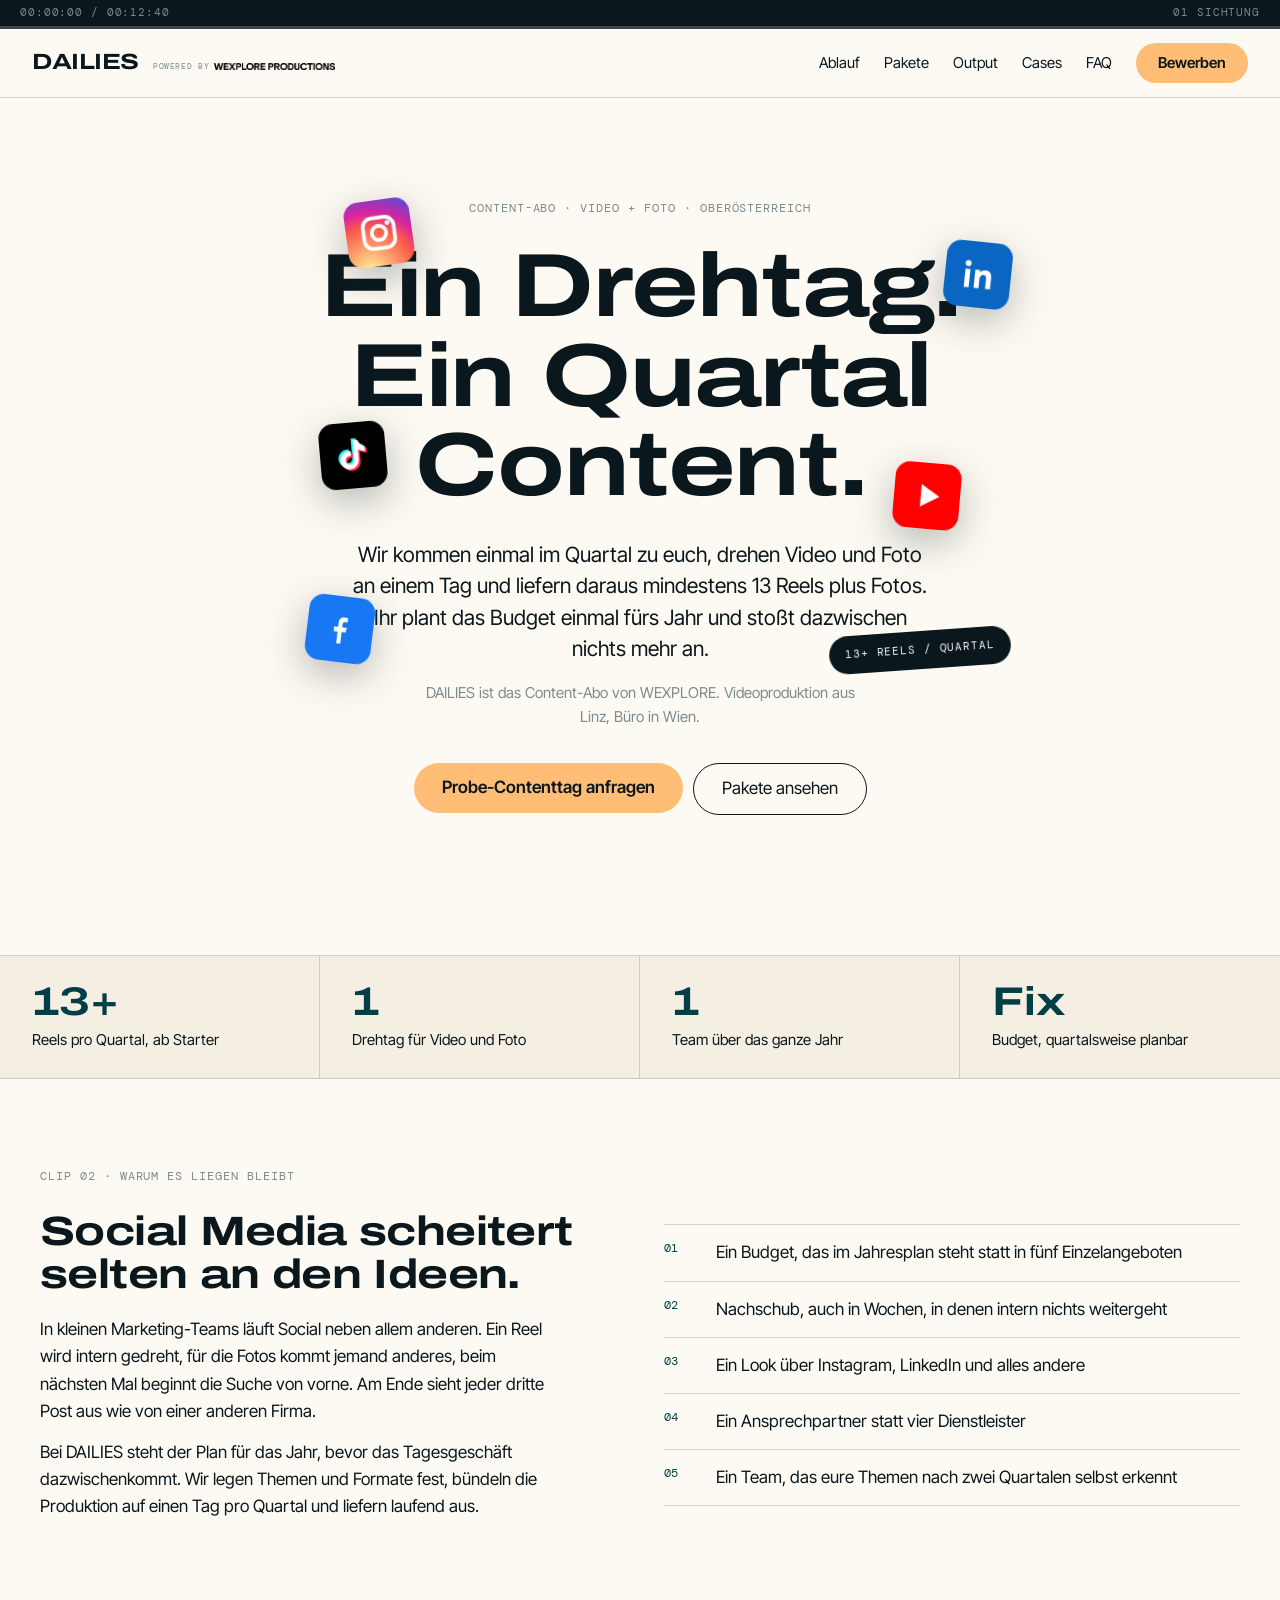
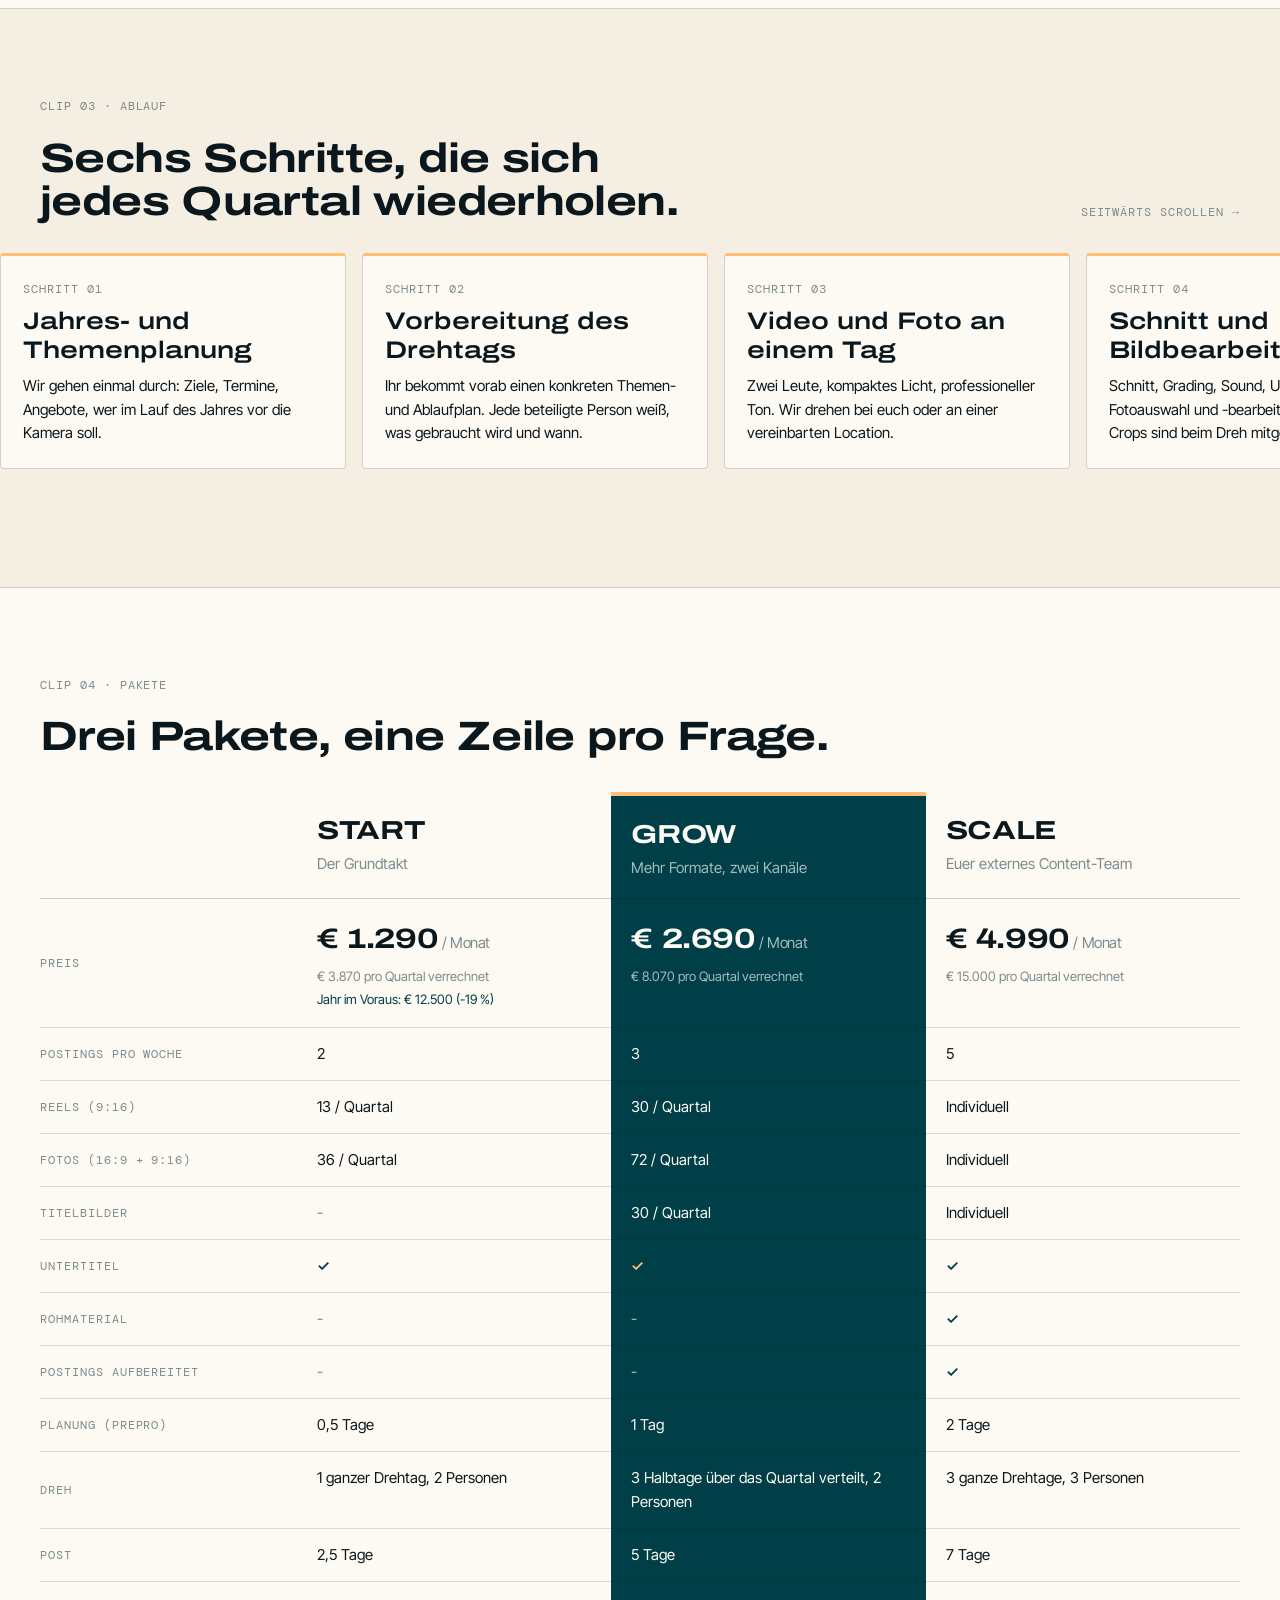
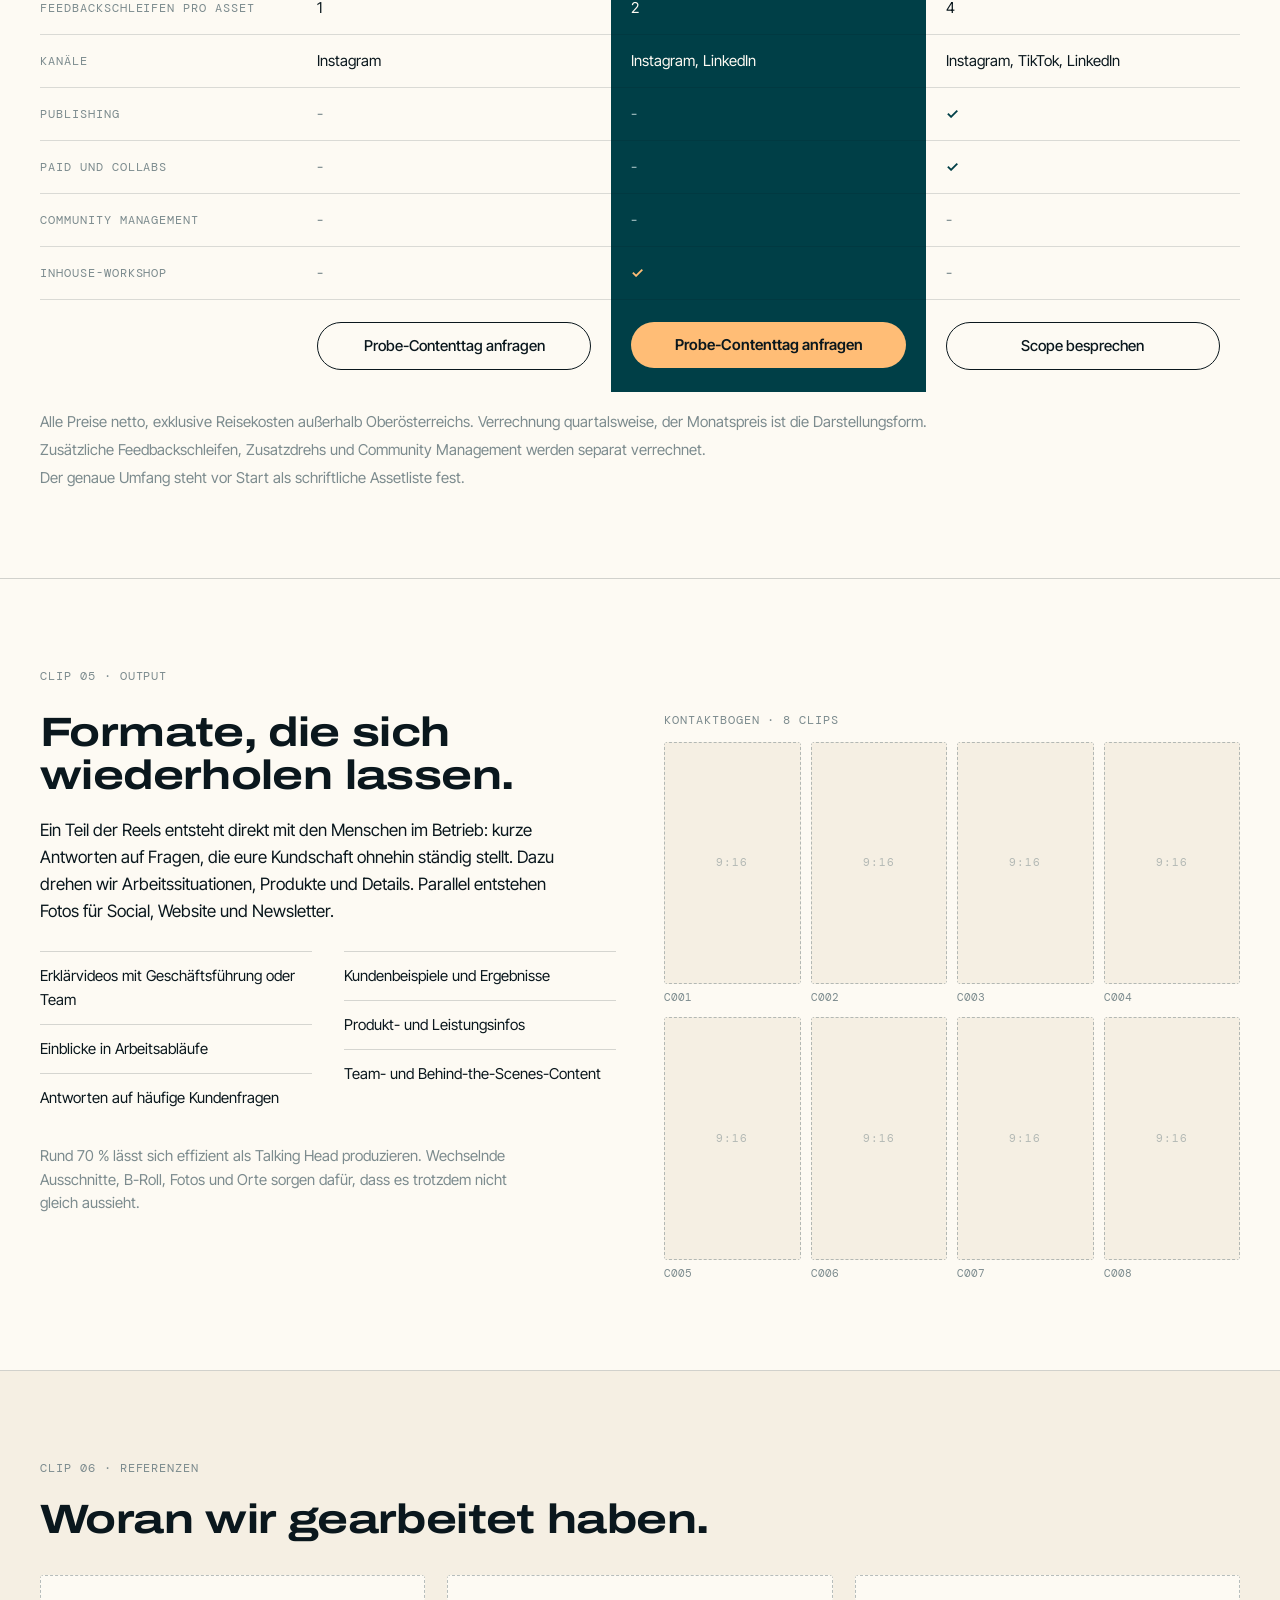
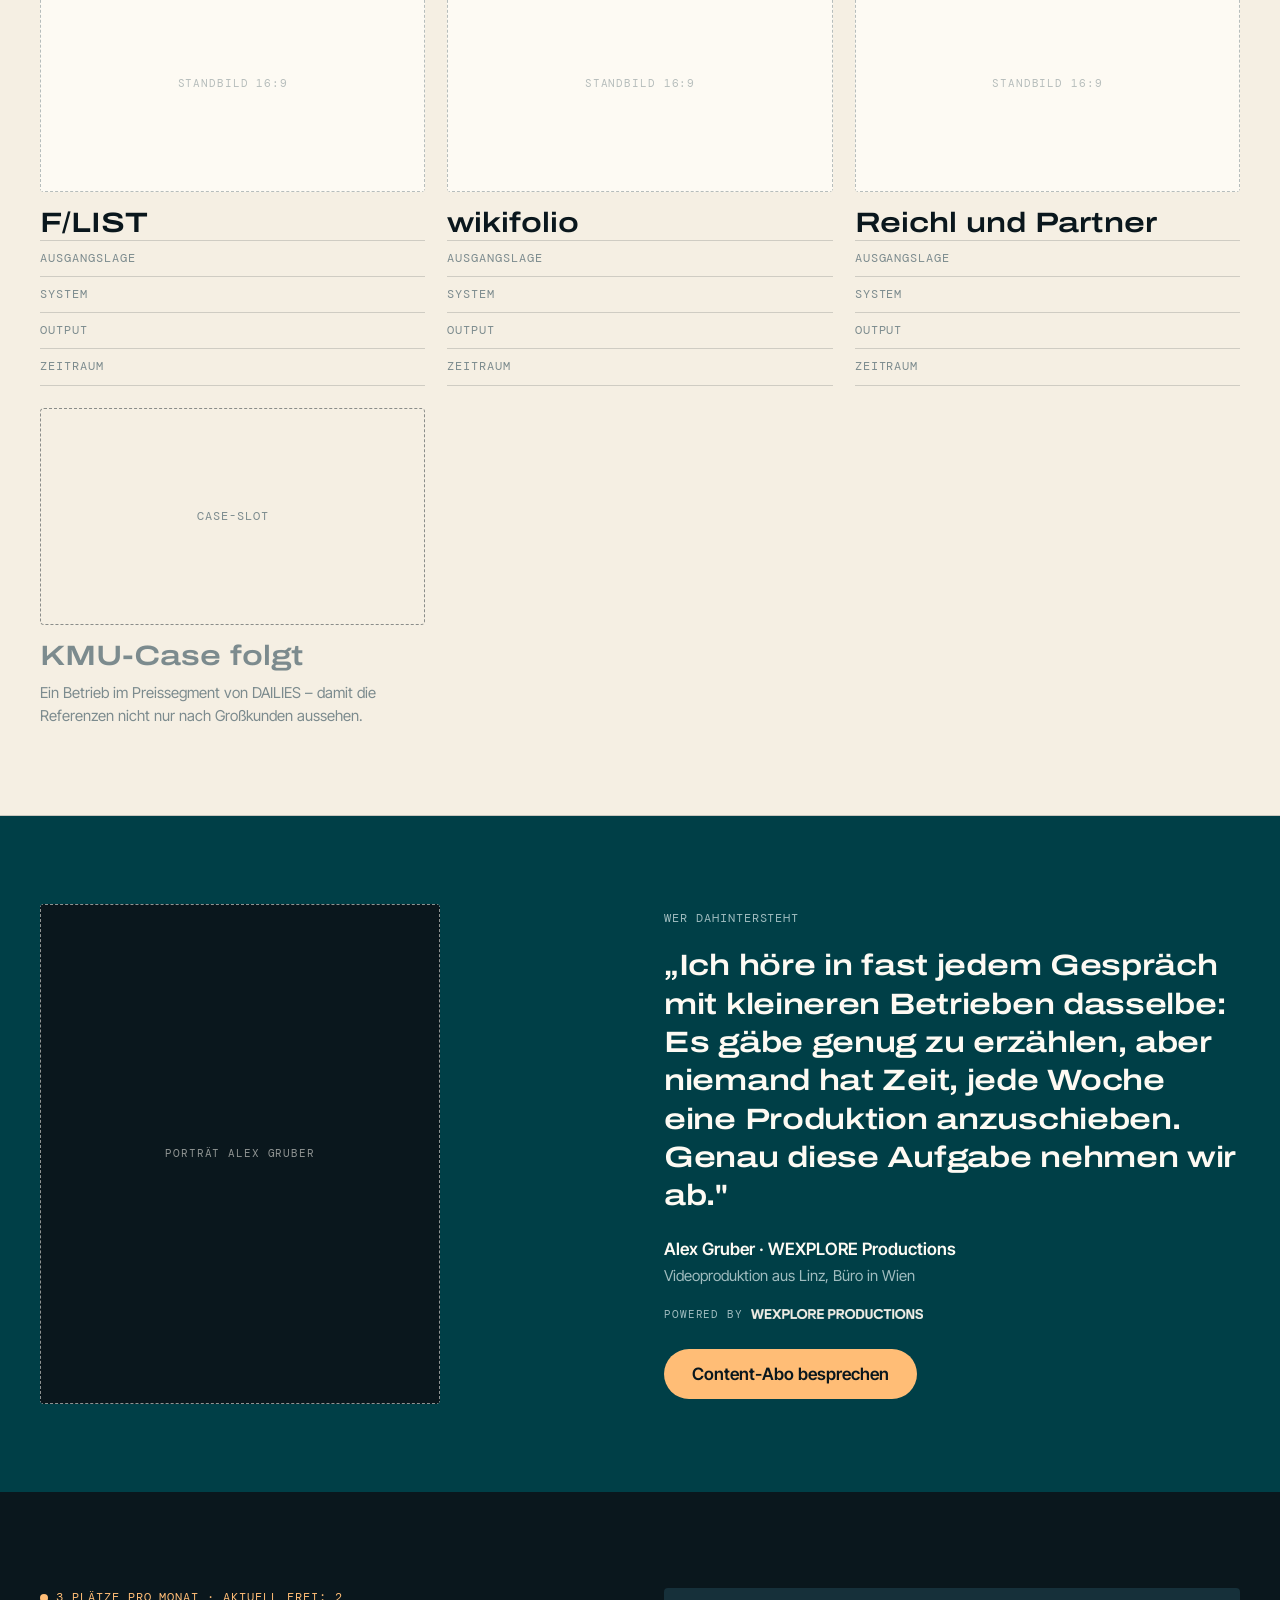
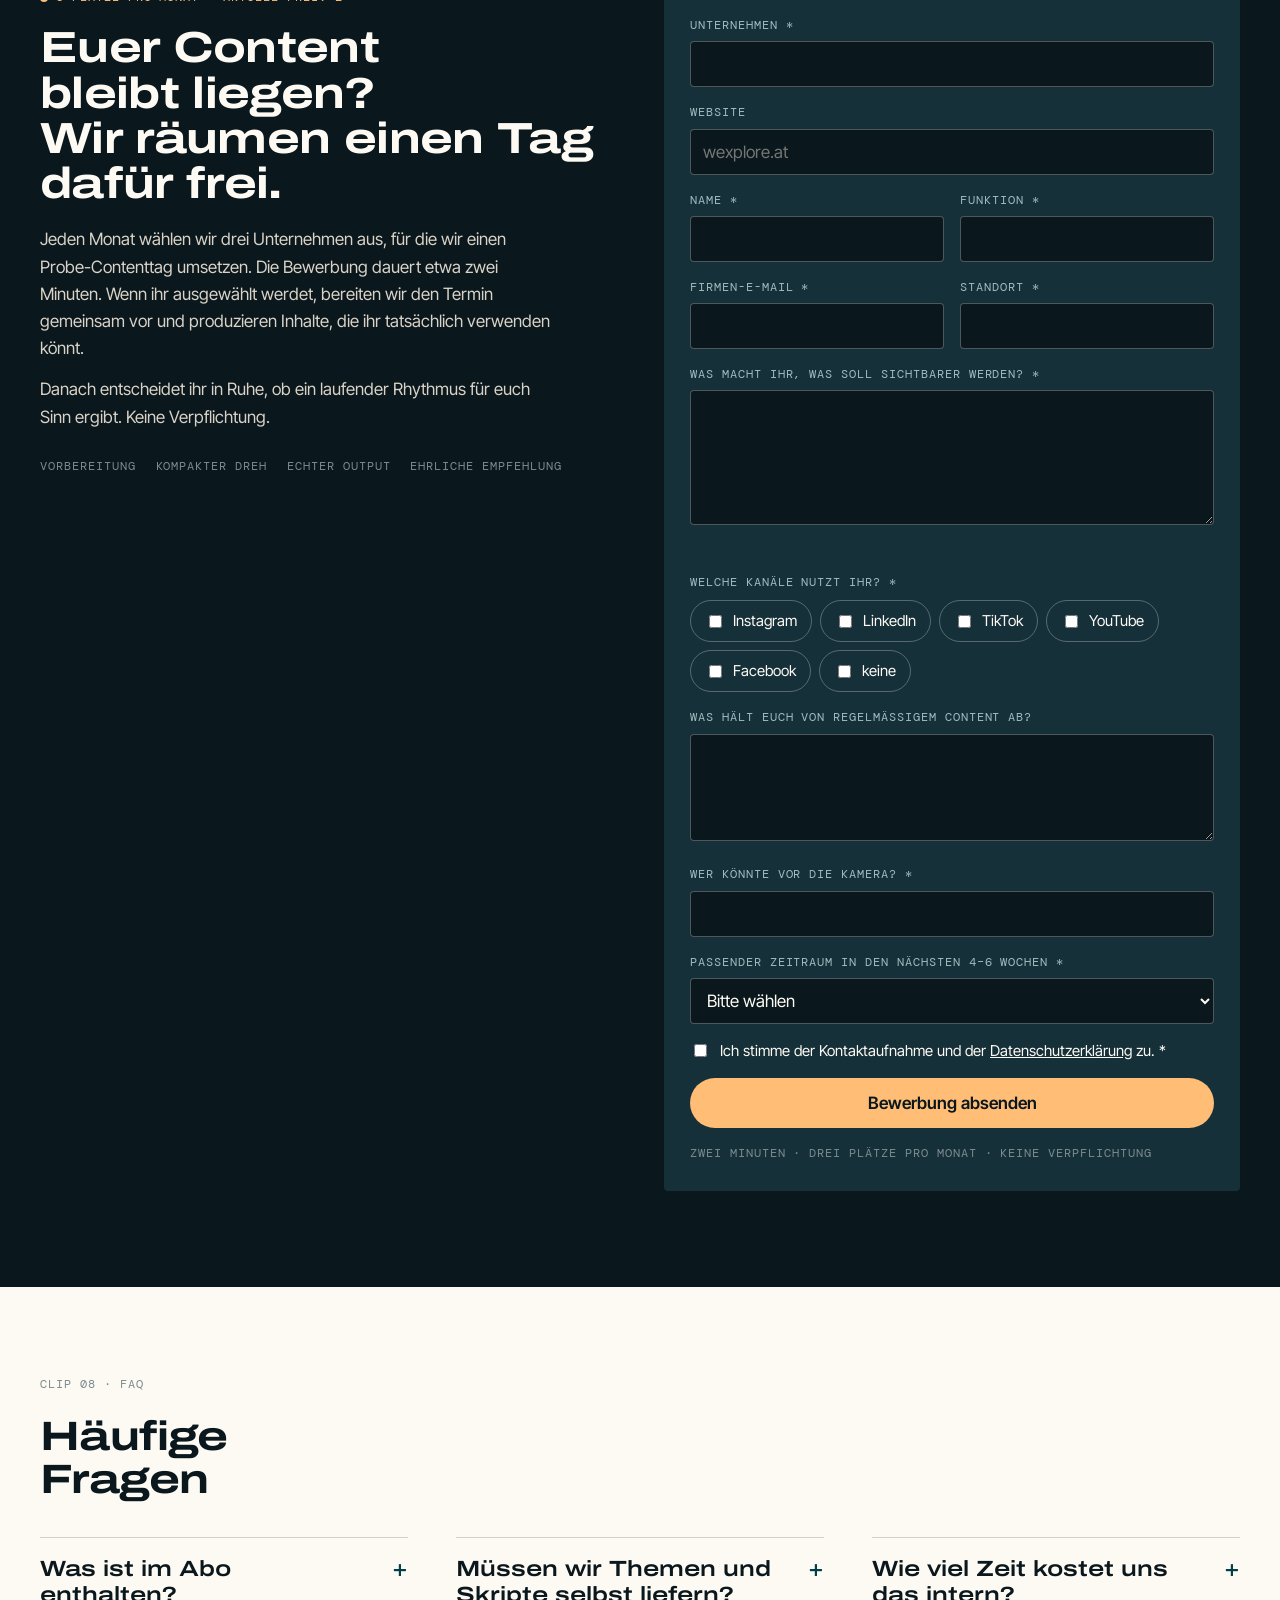
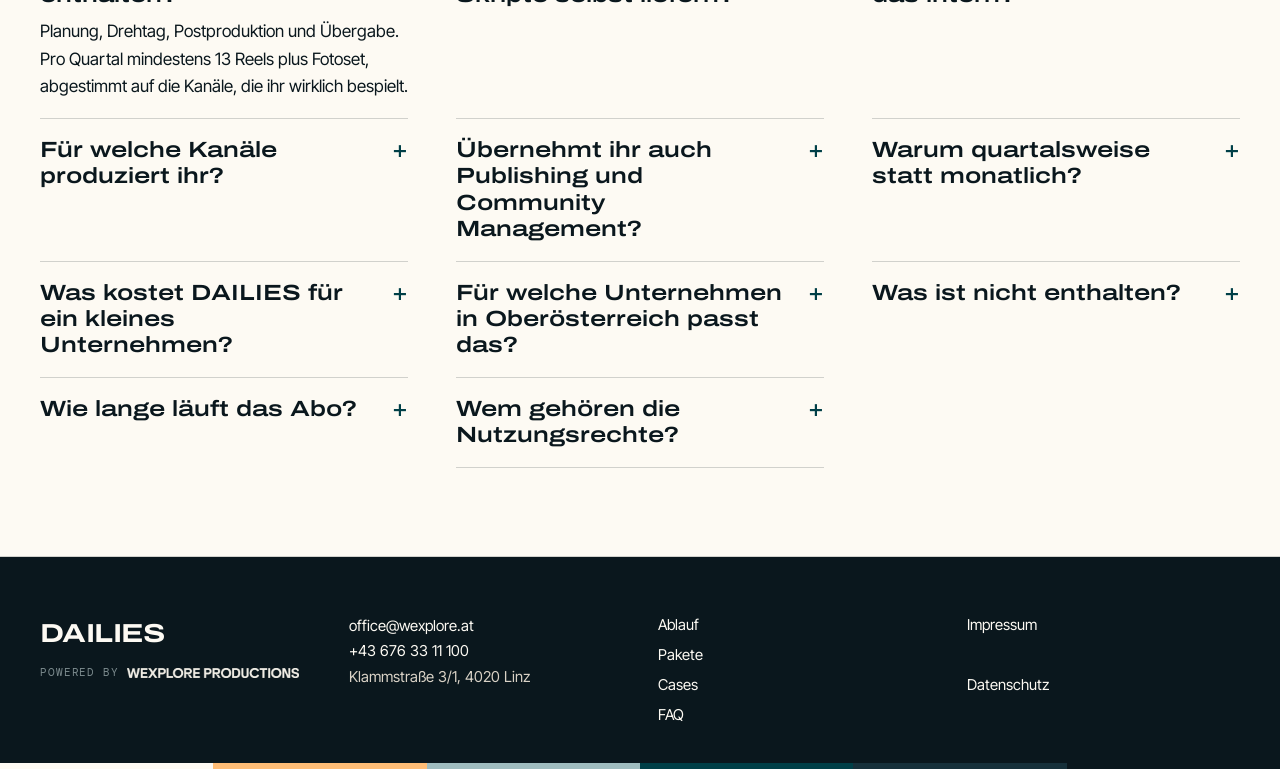
==== commit c562dd51: "Pakete mit finalen Daten (Start/Grow/Scale, Monatspreise), Hintergrund heller und dezenter Co-Author" ====
--- a/hero-typo.html
+++ b/hero-typo.html
@@ -10,7 +10,7 @@
 <link href="https://fonts.googleapis.com/css2?family=Archivo:wdth,wght@125,600;125,700&family=Inter+Tight:wght@400;500;600&family=DM+Mono:wght@400;500&display=swap" rel="stylesheet" />
 <style>
   html { scroll-behavior: smooth; }
-  body { margin: 0; background: #FFF6E9; color: #0A171D; font-family: 'Inter Tight', Helvetica, Arial, sans-serif; font-size: 17px; line-height: 1.6; -webkit-font-smoothing: antialiased; }
+  body { margin: 0; background: #FDFAF3; color: #0A171D; font-family: 'Inter Tight', Helvetica, Arial, sans-serif; font-size: 17px; line-height: 1.6; -webkit-font-smoothing: antialiased; }
   a { color: #0A171D; text-decoration: none; }
   a:hover { color: #003F47; }
   h1, h2, h3 { hyphens: auto; }
@@ -25,25 +25,25 @@
   .app svg { width:100%; height:100%; display:block }
   .app--front { z-index:3; filter:drop-shadow(0 12px 20px rgba(10,23,29,.3)) }
   .app--back { z-index:1; filter:drop-shadow(0 6px 12px rgba(10,23,29,.16)); opacity:.96 }
-  .chip { position:absolute; display:inline-flex; align-items:center; gap:8px; padding:10px 16px; border-radius:999px; background:#0A171D; color:#FFF6E9; font-family:'DM Mono',monospace; font-size:11px; letter-spacing:.08em; text-transform:uppercase; white-space:nowrap; pointer-events:none; user-select:none; transform:rotate(var(--r, 0deg)); will-change:transform; z-index:3 }
+  .chip { position:absolute; display:inline-flex; align-items:center; gap:8px; padding:10px 16px; border-radius:999px; background:#0A171D; color:#FDFAF3; font-family:'DM Mono',monospace; font-size:11px; letter-spacing:.08em; text-transform:uppercase; white-space:nowrap; pointer-events:none; user-select:none; transform:rotate(var(--r, 0deg)); will-change:transform; z-index:3 }
   .hero-copy { position:relative; z-index:2 }
   @media (max-width: 900px) { .app, .chip { display:none } }
 </style>
 </head>
 <body>
-<div lang="de" style="--accent: #FFBD76; background:#FFF6E9">
-
-  <div style="position:fixed; top:0; left:0; right:0; z-index:80; background:#0A171D; color:#FFF6E9">
+<div lang="de" style="--accent: #FFBD76; background:#FDFAF3">
+
+  <div style="position:fixed; top:0; left:0; right:0; z-index:80; background:#0A171D; color:#FDFAF3">
     <div style="display:flex; align-items:center; justify-content:space-between; gap:16px; height:26px; padding:0 20px; font-family:'DM Mono',monospace; font-size:11px; letter-spacing:.08em; text-transform:uppercase; color:#7C8B8E">
       <span data-timecode="" style="white-space:nowrap">00:00:00 / 00:12:40</span>
       <span data-section-readout="" style="white-space:nowrap; overflow:hidden; text-overflow:ellipsis">Clip 01 · Sichtung</span>
     </div>
-    <div style="height:3px; background:rgba(255,246,233,.2)">
+    <div style="height:3px; background:rgba(253,250,243,.2)">
       <div data-scrubfill="" style="height:100%; width:0%; background:var(--accent, #FFBD76)"></div>
     </div>
   </div>
 
-  <header style="position:sticky; top:29px; z-index:70; display:flex; align-items:center; justify-content:space-between; gap:24px; padding:14px 32px; background:rgba(255,246,233,.94); backdrop-filter:blur(10px); border-bottom:1px solid rgba(10,23,29,.18)">
+  <header style="position:sticky; top:29px; z-index:70; display:flex; align-items:center; justify-content:space-between; gap:24px; padding:14px 32px; background:rgba(253,250,243,.94); backdrop-filter:blur(10px); border-bottom:1px solid rgba(10,23,29,.18)">
     <div style="display:flex; align-items:baseline; gap:14px">
       <span style="font-family:Archivo,Helvetica,sans-serif; font-stretch:125%; font-weight:700; font-size:22px; letter-spacing:-0.02em; text-transform:uppercase">Dailies</span>
       <span style="display:flex; align-items:center; gap:5px; font-family:'DM Mono',monospace; font-size:8px; letter-spacing:.08em; text-transform:uppercase; color:#7C8B8E">powered by <img src="assets/wexplore-productions-dark.png" alt="WEXPLORE Productions" style="height:7px; width:auto; display:block" /></span>
@@ -77,7 +77,7 @@
     </div>
   </section>
 
-  <section data-screen-label="01 Sichtung · Kennzahlen" style="display:grid; grid-template-columns:repeat(auto-fit, minmax(190px, 1fr)); background:#F7EDDC; border-bottom:1px solid rgba(10,23,29,.18)">
+  <section data-screen-label="01 Sichtung · Kennzahlen" style="display:grid; grid-template-columns:repeat(auto-fit, minmax(190px, 1fr)); background:#F5EFE3; border-bottom:1px solid rgba(10,23,29,.18)">
     <div style="padding:26px 32px; border-right:1px solid rgba(10,23,29,.16)">
       <div data-count="13" data-suffix="+" style="font-family:Archivo,Helvetica,sans-serif; font-stretch:125%; font-weight:700; font-size:40px; line-height:1; color:#003F47">13+</div>
       <div style="font-size:15px; margin-top:6px">Reels pro Quartal, ab Starter</div>
@@ -114,7 +114,7 @@
     </div>
   </section>
 
-  <section id="ablauf" data-screen-label="03 Ablauf" style="scroll-margin-top:100px; background:#F7EDDC; padding:88px 0; border-bottom:1px solid rgba(10,23,29,.18)">
+  <section id="ablauf" data-screen-label="03 Ablauf" style="scroll-margin-top:100px; background:#F5EFE3; padding:88px 0; border-bottom:1px solid rgba(10,23,29,.18)">
     <div style="padding:0 40px">
       <p data-label="" style="margin:0; font-family:'DM Mono',monospace; font-size:12px; letter-spacing:.08em; text-transform:uppercase; color:#7C8B8E">Clip 03 · Ablauf</p>
       <div style="display:flex; justify-content:space-between; align-items:flex-end; gap:24px; flex-wrap:wrap; margin-top:20px">
@@ -123,32 +123,32 @@
       </div>
     </div>
     <div data-steps="" data-rail="" style="display:flex; gap:16px; overflow-x:auto; scrollbar-width:none; padding:30px 40px; scroll-snap-type:x mandatory">
-      <div style="flex:0 0 300px; scroll-snap-align:start; background:#FFF6E9; border:1px solid rgba(10,23,29,.18); border-top:3px solid var(--accent, #FFBD76); border-radius:4px; padding:24px 22px">
+      <div style="flex:0 0 300px; scroll-snap-align:start; background:#FDFAF3; border:1px solid rgba(10,23,29,.18); border-top:3px solid var(--accent, #FFBD76); border-radius:4px; padding:24px 22px">
         <div style="font-family:'DM Mono',monospace; font-size:12px; letter-spacing:.08em; text-transform:uppercase; color:#7C8B8E">Schritt 01</div>
         <div style="font-family:Archivo,Helvetica,sans-serif; font-stretch:125%; font-weight:600; font-size:24px; line-height:1.2; margin-top:8px">Jahres- und Themenplanung</div>
         <p style="margin:10px 0 0; font-size:15px; line-height:1.55">Wir gehen einmal durch: Ziele, Termine, Angebote, wer im Lauf des Jahres vor die Kamera soll.</p>
       </div>
-      <div style="flex:0 0 300px; scroll-snap-align:start; background:#FFF6E9; border:1px solid rgba(10,23,29,.18); border-top:3px solid var(--accent, #FFBD76); border-radius:4px; padding:24px 22px">
+      <div style="flex:0 0 300px; scroll-snap-align:start; background:#FDFAF3; border:1px solid rgba(10,23,29,.18); border-top:3px solid var(--accent, #FFBD76); border-radius:4px; padding:24px 22px">
         <div style="font-family:'DM Mono',monospace; font-size:12px; letter-spacing:.08em; text-transform:uppercase; color:#7C8B8E">Schritt 02</div>
         <div style="font-family:Archivo,Helvetica,sans-serif; font-stretch:125%; font-weight:600; font-size:24px; line-height:1.2; margin-top:8px">Vorbereitung des Drehtags</div>
         <p style="margin:10px 0 0; font-size:15px; line-height:1.55">Ihr bekommt vorab einen konkreten Themen- und Ablaufplan. Jede beteiligte Person weiß, was gebraucht wird und wann.</p>
       </div>
-      <div style="flex:0 0 300px; scroll-snap-align:start; background:#FFF6E9; border:1px solid rgba(10,23,29,.18); border-top:3px solid var(--accent, #FFBD76); border-radius:4px; padding:24px 22px">
+      <div style="flex:0 0 300px; scroll-snap-align:start; background:#FDFAF3; border:1px solid rgba(10,23,29,.18); border-top:3px solid var(--accent, #FFBD76); border-radius:4px; padding:24px 22px">
         <div style="font-family:'DM Mono',monospace; font-size:12px; letter-spacing:.08em; text-transform:uppercase; color:#7C8B8E">Schritt 03</div>
         <div style="font-family:Archivo,Helvetica,sans-serif; font-stretch:125%; font-weight:600; font-size:24px; line-height:1.2; margin-top:8px">Video und Foto an einem Tag</div>
         <p style="margin:10px 0 0; font-size:15px; line-height:1.55">Zwei Leute, kompaktes Licht, professioneller Ton. Wir drehen bei euch oder an einer vereinbarten Location.</p>
       </div>
-      <div style="flex:0 0 300px; scroll-snap-align:start; background:#FFF6E9; border:1px solid rgba(10,23,29,.18); border-top:3px solid var(--accent, #FFBD76); border-radius:4px; padding:24px 22px">
+      <div style="flex:0 0 300px; scroll-snap-align:start; background:#FDFAF3; border:1px solid rgba(10,23,29,.18); border-top:3px solid var(--accent, #FFBD76); border-radius:4px; padding:24px 22px">
         <div style="font-family:'DM Mono',monospace; font-size:12px; letter-spacing:.08em; text-transform:uppercase; color:#7C8B8E">Schritt 04</div>
         <div style="font-family:Archivo,Helvetica,sans-serif; font-stretch:125%; font-weight:600; font-size:24px; line-height:1.2; margin-top:8px">Schnitt und Bildbearbeitung</div>
         <p style="margin:10px 0 0; font-size:15px; line-height:1.55">Schnitt, Grading, Sound, Untertitel, Fotoauswahl und -bearbeitung. Formate und Crops sind beim Dreh mitgedacht.</p>
       </div>
-      <div style="flex:0 0 300px; scroll-snap-align:start; background:#FFF6E9; border:1px solid rgba(10,23,29,.18); border-top:3px solid var(--accent, #FFBD76); border-radius:4px; padding:24px 22px">
+      <div style="flex:0 0 300px; scroll-snap-align:start; background:#FDFAF3; border:1px solid rgba(10,23,29,.18); border-top:3px solid var(--accent, #FFBD76); border-radius:4px; padding:24px 22px">
         <div style="font-family:'DM Mono',monospace; font-size:12px; letter-spacing:.08em; text-transform:uppercase; color:#7C8B8E">Schritt 05</div>
         <div style="font-family:Archivo,Helvetica,sans-serif; font-stretch:125%; font-weight:600; font-size:24px; line-height:1.2; margin-top:8px">Freigabe und Übergabe</div>
         <p style="margin:10px 0 0; font-size:15px; line-height:1.55">Alles liegt sortiert bereit. Ihr gebt frei und veröffentlicht Schritt für Schritt über das Quartal.</p>
       </div>
-      <div style="flex:0 0 300px; scroll-snap-align:start; background:#003F47; color:#FFF6E9; border:1px solid #003F47; border-top:3px solid var(--accent, #FFBD76); border-radius:4px; padding:24px 22px">
+      <div style="flex:0 0 300px; scroll-snap-align:start; background:#003F47; color:#FDFAF3; border:1px solid #003F47; border-top:3px solid var(--accent, #FFBD76); border-radius:4px; padding:24px 22px">
         <div style="font-family:'DM Mono',monospace; font-size:12px; letter-spacing:.08em; text-transform:uppercase; color:#9FBCBF">Schritt 06</div>
         <div style="font-family:Archivo,Helvetica,sans-serif; font-stretch:125%; font-weight:600; font-size:24px; line-height:1.2; margin-top:8px">Review und nächstes Quartal</div>
         <p style="margin:10px 0 0; font-size:15px; line-height:1.55">Wir schauen uns an, was funktioniert hat, und planen das nächste Quartal darauf. Danach beginnt der Zyklus von vorne.</p>
@@ -159,47 +159,111 @@
   <section id="pakete" data-screen-label="04 Pakete" style="scroll-margin-top:100px; padding:88px 40px; border-bottom:1px solid rgba(10,23,29,.18)">
     <p data-label="" style="margin:0; font-family:'DM Mono',monospace; font-size:12px; letter-spacing:.08em; text-transform:uppercase; color:#7C8B8E">Clip 04 · Pakete</p>
     <h2 style="margin:20px 0 34px; font-family:Archivo,Helvetica,sans-serif; font-stretch:125%; font-weight:700; font-size:clamp(30px,3.2vw,48px); line-height:1.05; letter-spacing:-0.015em">Drei Pakete, eine Zeile pro Frage.</h2>
-    <div data-table="" style="display:grid; grid-template-columns:minmax(140px,.8fr) repeat(3, minmax(200px,1.2fr)); overflow-x:auto">
+    <div data-table="" style="display:grid; grid-template-columns:minmax(150px,.9fr) repeat(3, minmax(210px,1.1fr)); overflow-x:auto">
       <div style="border-bottom:1px solid rgba(10,23,29,.2)"></div>
       <div style="border-bottom:1px solid rgba(10,23,29,.2); padding:18px 20px">
-        <div style="font-family:Archivo,Helvetica,sans-serif; font-stretch:125%; font-weight:700; font-size:26px; text-transform:uppercase; letter-spacing:-0.015em">Starter</div>
+        <div style="font-family:Archivo,Helvetica,sans-serif; font-stretch:125%; font-weight:700; font-size:26px; text-transform:uppercase; letter-spacing:-0.015em">Start</div>
         <div style="font-size:15px; color:#7C8B8E">Der Grundtakt</div>
       </div>
-      <div style="border-bottom:1px solid rgba(10,23,29,.2); padding:18px 20px; background:#003F47; color:#FFF6E9; border-top:4px solid var(--accent, #FFBD76)">
+      <div style="border-bottom:1px solid rgba(10,23,29,.2); padding:18px 20px; background:#003F47; color:#FDFAF3; border-top:4px solid var(--accent, #FFBD76)">
         <div style="font-family:Archivo,Helvetica,sans-serif; font-stretch:125%; font-weight:700; font-size:26px; text-transform:uppercase; letter-spacing:-0.015em">Grow</div>
-        <div style="font-size:15px; color:#9FBCBF">Mehr Formate, mehr Präsenz</div>
+        <div style="font-size:15px; color:#9FBCBF">Mehr Formate, zwei Kanäle</div>
       </div>
       <div style="border-bottom:1px solid rgba(10,23,29,.2); padding:18px 20px">
         <div style="font-family:Archivo,Helvetica,sans-serif; font-stretch:125%; font-weight:700; font-size:26px; text-transform:uppercase; letter-spacing:-0.015em">Scale</div>
         <div style="font-size:15px; color:#7C8B8E">Euer externes Content-Team</div>
       </div>
 
-      <div style="border-bottom:1px solid rgba(10,23,29,.14); padding:18px 0; font-family:'DM Mono',monospace; font-size:12px; letter-spacing:.08em; text-transform:uppercase; color:#7C8B8E">Preis</div>
-      <div style="border-bottom:1px solid rgba(10,23,29,.14); padding:18px 20px; font-family:Archivo,Helvetica,sans-serif; font-stretch:125%; font-weight:700; font-size:28px; letter-spacing:-0.015em">ab € 3.800<span style="font-family:'Inter Tight',sans-serif; font-size:15px; font-weight:400; color:#7C8B8E"> / Quartal</span></div>
-      <div style="border-bottom:1px solid rgba(10,23,29,.14); padding:18px 20px; background:#003F47; color:#FFF6E9; font-family:Archivo,Helvetica,sans-serif; font-stretch:125%; font-weight:700; font-size:28px; letter-spacing:-0.015em">ab € 7.900<span style="font-family:'Inter Tight',sans-serif; font-size:15px; font-weight:400; color:#9FBCBF"> / Quartal</span></div>
-      <div style="border-bottom:1px solid rgba(10,23,29,.14); padding:18px 20px; font-family:Archivo,Helvetica,sans-serif; font-stretch:125%; font-weight:700; font-size:28px; letter-spacing:-0.015em">ab € 14.900<span style="font-family:'Inter Tight',sans-serif; font-size:15px; font-weight:400; color:#7C8B8E"> / Quartal</span></div>
-
-      <div style="border-bottom:1px solid rgba(10,23,29,.14); padding:18px 0; font-family:'DM Mono',monospace; font-size:12px; letter-spacing:.08em; text-transform:uppercase; color:#7C8B8E">Für wen</div>
-      <div style="border-bottom:1px solid rgba(10,23,29,.14); padding:18px 20px; font-size:15px">Ein Reel pro Woche, verlässlich</div>
-      <div style="border-bottom:1px solid rgba(10,23,29,.14); padding:18px 20px; background:#003F47; color:#FFF6E9; font-size:15px">Mehrere Posts pro Woche, mehr Bildsprache</div>
-      <div style="border-bottom:1px solid rgba(10,23,29,.14); padding:18px 20px; font-size:15px">Hohe Frequenz, mehrere Kanäle, operative Unterstützung</div>
-
-      <div style="border-bottom:1px solid rgba(10,23,29,.14); padding:18px 0; font-family:'DM Mono',monospace; font-size:12px; letter-spacing:.08em; text-transform:uppercase; color:#7C8B8E">Drehtag</div>
-      <div style="border-bottom:1px solid rgba(10,23,29,.14); padding:18px 20px; font-size:15px">Kompakter Drehtag pro Quartal</div>
-      <div style="border-bottom:1px solid rgba(10,23,29,.14); padding:18px 20px; background:#003F47; color:#FFF6E9; font-size:15px">Längerer Drehtag pro Quartal</div>
-      <div style="border-bottom:1px solid rgba(10,23,29,.14); padding:18px 20px; font-size:15px">Mehrere Drehtage, auch an mehreren Standorten</div>
-
-      <div style="border-bottom:1px solid rgba(10,23,29,.14); padding:18px 0; font-family:'DM Mono',monospace; font-size:12px; letter-spacing:.08em; text-transform:uppercase; color:#7C8B8E">Output</div>
-      <div style="border-bottom:1px solid rgba(10,23,29,.14); padding:18px 20px; font-size:15px">Mind. 13 Reels, Foto- und Titelbild-Set</div>
-      <div style="border-bottom:1px solid rgba(10,23,29,.14); padding:18px 20px; background:#003F47; color:#FFF6E9; font-size:15px">Mehr Reels und Fotos, zusätzliche Formate und Varianten</div>
-      <div style="border-bottom:1px solid rgba(10,23,29,.14); padding:18px 20px; font-size:15px">Voller Output plus Publishing- und Reporting-Module nach Scope</div>
+      <div style="border-bottom:1px solid rgba(10,23,29,.14); padding:18px 0; font-family:'DM Mono',monospace; font-size:12px; letter-spacing:.08em; text-transform:uppercase; color:#7C8B8E; display:flex; align-items:center">Preis</div>
+      <div style="border-bottom:1px solid rgba(10,23,29,.14); padding:18px 20px">
+        <div style="font-family:Archivo,Helvetica,sans-serif; font-stretch:125%; font-weight:700; font-size:28px; letter-spacing:-0.015em">&euro; 1.290<span style="font-family:'Inter Tight',sans-serif; font-size:15px; font-weight:400; color:#7C8B8E"> / Monat</span></div>
+        <div style="font-size:13px; color:#7C8B8E; margin-top:4px">&euro; 3.870 pro Quartal verrechnet</div>
+        <div style="font-size:13px; color:#003F47; margin-top:2px">Jahr im Voraus: &euro; 12.500 (-19 %)</div>
+      </div>
+      <div style="border-bottom:1px solid rgba(10,23,29,.14); padding:18px 20px; background:#003F47; color:#FDFAF3">
+        <div style="font-family:Archivo,Helvetica,sans-serif; font-stretch:125%; font-weight:700; font-size:28px; letter-spacing:-0.015em">&euro; 2.690<span style="font-family:'Inter Tight',sans-serif; font-size:15px; font-weight:400; color:#9FBCBF"> / Monat</span></div>
+        <div style="font-size:13px; color:#9FBCBF; margin-top:4px">&euro; 8.070 pro Quartal verrechnet</div>
+      </div>
+      <div style="border-bottom:1px solid rgba(10,23,29,.14); padding:18px 20px">
+        <div style="font-family:Archivo,Helvetica,sans-serif; font-stretch:125%; font-weight:700; font-size:28px; letter-spacing:-0.015em">&euro; 4.990<span style="font-family:'Inter Tight',sans-serif; font-size:15px; font-weight:400; color:#7C8B8E"> / Monat</span></div>
+        <div style="font-size:13px; color:#7C8B8E; margin-top:4px">&euro; 15.000 pro Quartal verrechnet</div>
+      </div>
+
+      <div style="border-bottom:1px solid rgba(10,23,29,.14); padding:14px 0; font-family:'DM Mono',monospace; font-size:12px; letter-spacing:.08em; text-transform:uppercase; color:#7C8B8E; display:flex; align-items:center">Postings pro Woche</div>
+      <div style="border-bottom:1px solid rgba(10,23,29,.14); padding:14px 20px; font-size:15px">2</div>
+      <div style="border-bottom:1px solid rgba(10,23,29,.14); padding:14px 20px; background:#003F47; color:#FDFAF3; font-size:15px">3</div>
+      <div style="border-bottom:1px solid rgba(10,23,29,.14); padding:14px 20px; font-size:15px">5</div>
+      <div style="border-bottom:1px solid rgba(10,23,29,.14); padding:14px 0; font-family:'DM Mono',monospace; font-size:12px; letter-spacing:.08em; text-transform:uppercase; color:#7C8B8E; display:flex; align-items:center">Reels (9:16)</div>
+      <div style="border-bottom:1px solid rgba(10,23,29,.14); padding:14px 20px; font-size:15px">13 / Quartal</div>
+      <div style="border-bottom:1px solid rgba(10,23,29,.14); padding:14px 20px; background:#003F47; color:#FDFAF3; font-size:15px">30 / Quartal</div>
+      <div style="border-bottom:1px solid rgba(10,23,29,.14); padding:14px 20px; font-size:15px">Individuell</div>
+      <div style="border-bottom:1px solid rgba(10,23,29,.14); padding:14px 0; font-family:'DM Mono',monospace; font-size:12px; letter-spacing:.08em; text-transform:uppercase; color:#7C8B8E; display:flex; align-items:center">Fotos (16:9 + 9:16)</div>
+      <div style="border-bottom:1px solid rgba(10,23,29,.14); padding:14px 20px; font-size:15px">36 / Quartal</div>
+      <div style="border-bottom:1px solid rgba(10,23,29,.14); padding:14px 20px; background:#003F47; color:#FDFAF3; font-size:15px">72 / Quartal</div>
+      <div style="border-bottom:1px solid rgba(10,23,29,.14); padding:14px 20px; font-size:15px">Individuell</div>
+      <div style="border-bottom:1px solid rgba(10,23,29,.14); padding:14px 0; font-family:'DM Mono',monospace; font-size:12px; letter-spacing:.08em; text-transform:uppercase; color:#7C8B8E; display:flex; align-items:center">Titelbilder</div>
+      <div style="border-bottom:1px solid rgba(10,23,29,.14); padding:14px 20px; font-size:15px"><span style="color:#7C8B8E">-</span></div>
+      <div style="border-bottom:1px solid rgba(10,23,29,.14); padding:14px 20px; background:#003F47; color:#FDFAF3; font-size:15px">30 / Quartal</div>
+      <div style="border-bottom:1px solid rgba(10,23,29,.14); padding:14px 20px; font-size:15px">Individuell</div>
+      <div style="border-bottom:1px solid rgba(10,23,29,.14); padding:14px 0; font-family:'DM Mono',monospace; font-size:12px; letter-spacing:.08em; text-transform:uppercase; color:#7C8B8E; display:flex; align-items:center">Untertitel</div>
+      <div style="border-bottom:1px solid rgba(10,23,29,.14); padding:14px 20px; font-size:15px"><span style="color:#003F47; font-weight:600">&#10003;</span></div>
+      <div style="border-bottom:1px solid rgba(10,23,29,.14); padding:14px 20px; background:#003F47; color:#FDFAF3; font-size:15px"><span style="color:var(--accent, #FFBD76); font-weight:600">&#10003;</span></div>
+      <div style="border-bottom:1px solid rgba(10,23,29,.14); padding:14px 20px; font-size:15px"><span style="color:#003F47; font-weight:600">&#10003;</span></div>
+      <div style="border-bottom:1px solid rgba(10,23,29,.14); padding:14px 0; font-family:'DM Mono',monospace; font-size:12px; letter-spacing:.08em; text-transform:uppercase; color:#7C8B8E; display:flex; align-items:center">Rohmaterial</div>
+      <div style="border-bottom:1px solid rgba(10,23,29,.14); padding:14px 20px; font-size:15px"><span style="color:#7C8B8E">-</span></div>
+      <div style="border-bottom:1px solid rgba(10,23,29,.14); padding:14px 20px; background:#003F47; color:#FDFAF3; font-size:15px"><span style="color:#9FBCBF">-</span></div>
+      <div style="border-bottom:1px solid rgba(10,23,29,.14); padding:14px 20px; font-size:15px"><span style="color:#003F47; font-weight:600">&#10003;</span></div>
+      <div style="border-bottom:1px solid rgba(10,23,29,.14); padding:14px 0; font-family:'DM Mono',monospace; font-size:12px; letter-spacing:.08em; text-transform:uppercase; color:#7C8B8E; display:flex; align-items:center">Postings aufbereitet</div>
+      <div style="border-bottom:1px solid rgba(10,23,29,.14); padding:14px 20px; font-size:15px"><span style="color:#7C8B8E">-</span></div>
+      <div style="border-bottom:1px solid rgba(10,23,29,.14); padding:14px 20px; background:#003F47; color:#FDFAF3; font-size:15px"><span style="color:#9FBCBF">-</span></div>
+      <div style="border-bottom:1px solid rgba(10,23,29,.14); padding:14px 20px; font-size:15px"><span style="color:#003F47; font-weight:600">&#10003;</span></div>
+      <div style="border-bottom:1px solid rgba(10,23,29,.14); padding:14px 0; font-family:'DM Mono',monospace; font-size:12px; letter-spacing:.08em; text-transform:uppercase; color:#7C8B8E; display:flex; align-items:center">Planung (PrePro)</div>
+      <div style="border-bottom:1px solid rgba(10,23,29,.14); padding:14px 20px; font-size:15px">0,5 Tage</div>
+      <div style="border-bottom:1px solid rgba(10,23,29,.14); padding:14px 20px; background:#003F47; color:#FDFAF3; font-size:15px">1 Tag</div>
+      <div style="border-bottom:1px solid rgba(10,23,29,.14); padding:14px 20px; font-size:15px">2 Tage</div>
+      <div style="border-bottom:1px solid rgba(10,23,29,.14); padding:14px 0; font-family:'DM Mono',monospace; font-size:12px; letter-spacing:.08em; text-transform:uppercase; color:#7C8B8E; display:flex; align-items:center">Dreh</div>
+      <div style="border-bottom:1px solid rgba(10,23,29,.14); padding:14px 20px; font-size:15px">1 ganzer Drehtag, 2 Personen</div>
+      <div style="border-bottom:1px solid rgba(10,23,29,.14); padding:14px 20px; background:#003F47; color:#FDFAF3; font-size:15px">3 Halbtage über das Quartal verteilt, 2 Personen</div>
+      <div style="border-bottom:1px solid rgba(10,23,29,.14); padding:14px 20px; font-size:15px">3 ganze Drehtage, 3 Personen</div>
+      <div style="border-bottom:1px solid rgba(10,23,29,.14); padding:14px 0; font-family:'DM Mono',monospace; font-size:12px; letter-spacing:.08em; text-transform:uppercase; color:#7C8B8E; display:flex; align-items:center">Post</div>
+      <div style="border-bottom:1px solid rgba(10,23,29,.14); padding:14px 20px; font-size:15px">2,5 Tage</div>
+      <div style="border-bottom:1px solid rgba(10,23,29,.14); padding:14px 20px; background:#003F47; color:#FDFAF3; font-size:15px">5 Tage</div>
+      <div style="border-bottom:1px solid rgba(10,23,29,.14); padding:14px 20px; font-size:15px">7 Tage</div>
+      <div style="border-bottom:1px solid rgba(10,23,29,.14); padding:14px 0; font-family:'DM Mono',monospace; font-size:12px; letter-spacing:.08em; text-transform:uppercase; color:#7C8B8E; display:flex; align-items:center">Feedbackschleifen pro Asset</div>
+      <div style="border-bottom:1px solid rgba(10,23,29,.14); padding:14px 20px; font-size:15px">1</div>
+      <div style="border-bottom:1px solid rgba(10,23,29,.14); padding:14px 20px; background:#003F47; color:#FDFAF3; font-size:15px">2</div>
+      <div style="border-bottom:1px solid rgba(10,23,29,.14); padding:14px 20px; font-size:15px">4</div>
+      <div style="border-bottom:1px solid rgba(10,23,29,.14); padding:14px 0; font-family:'DM Mono',monospace; font-size:12px; letter-spacing:.08em; text-transform:uppercase; color:#7C8B8E; display:flex; align-items:center">Kanäle</div>
+      <div style="border-bottom:1px solid rgba(10,23,29,.14); padding:14px 20px; font-size:15px">Instagram</div>
+      <div style="border-bottom:1px solid rgba(10,23,29,.14); padding:14px 20px; background:#003F47; color:#FDFAF3; font-size:15px">Instagram, LinkedIn</div>
+      <div style="border-bottom:1px solid rgba(10,23,29,.14); padding:14px 20px; font-size:15px">Instagram, TikTok, LinkedIn</div>
+      <div style="border-bottom:1px solid rgba(10,23,29,.14); padding:14px 0; font-family:'DM Mono',monospace; font-size:12px; letter-spacing:.08em; text-transform:uppercase; color:#7C8B8E; display:flex; align-items:center">Publishing</div>
+      <div style="border-bottom:1px solid rgba(10,23,29,.14); padding:14px 20px; font-size:15px"><span style="color:#7C8B8E">-</span></div>
+      <div style="border-bottom:1px solid rgba(10,23,29,.14); padding:14px 20px; background:#003F47; color:#FDFAF3; font-size:15px"><span style="color:#9FBCBF">-</span></div>
+      <div style="border-bottom:1px solid rgba(10,23,29,.14); padding:14px 20px; font-size:15px"><span style="color:#003F47; font-weight:600">&#10003;</span></div>
+      <div style="border-bottom:1px solid rgba(10,23,29,.14); padding:14px 0; font-family:'DM Mono',monospace; font-size:12px; letter-spacing:.08em; text-transform:uppercase; color:#7C8B8E; display:flex; align-items:center">Paid und Collabs</div>
+      <div style="border-bottom:1px solid rgba(10,23,29,.14); padding:14px 20px; font-size:15px"><span style="color:#7C8B8E">-</span></div>
+      <div style="border-bottom:1px solid rgba(10,23,29,.14); padding:14px 20px; background:#003F47; color:#FDFAF3; font-size:15px"><span style="color:#9FBCBF">-</span></div>
+      <div style="border-bottom:1px solid rgba(10,23,29,.14); padding:14px 20px; font-size:15px"><span style="color:#003F47; font-weight:600">&#10003;</span></div>
+      <div style="border-bottom:1px solid rgba(10,23,29,.14); padding:14px 0; font-family:'DM Mono',monospace; font-size:12px; letter-spacing:.08em; text-transform:uppercase; color:#7C8B8E; display:flex; align-items:center">Community Management</div>
+      <div style="border-bottom:1px solid rgba(10,23,29,.14); padding:14px 20px; font-size:15px"><span style="color:#7C8B8E">-</span></div>
+      <div style="border-bottom:1px solid rgba(10,23,29,.14); padding:14px 20px; background:#003F47; color:#FDFAF3; font-size:15px"><span style="color:#9FBCBF">-</span></div>
+      <div style="border-bottom:1px solid rgba(10,23,29,.14); padding:14px 20px; font-size:15px"><span style="color:#7C8B8E">-</span></div>
+      <div style="border-bottom:1px solid rgba(10,23,29,.14); padding:14px 0; font-family:'DM Mono',monospace; font-size:12px; letter-spacing:.08em; text-transform:uppercase; color:#7C8B8E; display:flex; align-items:center">Inhouse-Workshop</div>
+      <div style="border-bottom:1px solid rgba(10,23,29,.14); padding:14px 20px; font-size:15px"><span style="color:#7C8B8E">-</span></div>
+      <div style="border-bottom:1px solid rgba(10,23,29,.14); padding:14px 20px; background:#003F47; color:#FDFAF3; font-size:15px"><span style="color:var(--accent, #FFBD76); font-weight:600">&#10003;</span></div>
+      <div style="border-bottom:1px solid rgba(10,23,29,.14); padding:14px 20px; font-size:15px"><span style="color:#7C8B8E">-</span></div>
 
       <div style="padding:22px 0"></div>
-      <div style="padding:22px 20px"><a href="#bewerben" style="display:flex; align-items:center; justify-content:center; height:46px; border-radius:999px; border:1px solid #0A171D; font-weight:500; font-size:15px">Anfragen</a></div>
-      <div style="padding:22px 20px; background:#003F47"><a href="#bewerben" style="display:flex; align-items:center; justify-content:center; height:46px; border-radius:999px; background:var(--accent, #FFBD76); color:#0A171D; font-weight:600; font-size:15px">Anfragen</a></div>
-      <div style="padding:22px 20px"><a href="#bewerben" style="display:flex; align-items:center; justify-content:center; height:46px; border-radius:999px; border:1px solid #0A171D; font-weight:500; font-size:15px">Anfragen</a></div>
-    </div>
-    <p style="margin:18px 0 0; font-size:15px; color:#7C8B8E">Alle Preise netto, exklusive Reisekosten außerhalb Oberösterreichs. Der genaue Umfang steht vor Start als schriftliche Assetliste fest.</p>
+      <div style="padding:22px 20px"><a href="#bewerben" style="display:flex; align-items:center; justify-content:center; height:46px; border-radius:999px; border:1px solid #0A171D; font-weight:500; font-size:15px; text-align:center">Probe-Contenttag anfragen</a></div>
+      <div style="padding:22px 20px; background:#003F47"><a href="#bewerben" style="display:flex; align-items:center; justify-content:center; height:46px; border-radius:999px; background:var(--accent, #FFBD76); color:#0A171D; font-weight:600; font-size:15px; text-align:center">Probe-Contenttag anfragen</a></div>
+      <div style="padding:22px 20px"><a href="mailto:office@wexplore.at?subject=DAILIES%20Scale%20-%20Scope%20besprechen" style="display:flex; align-items:center; justify-content:center; height:46px; border-radius:999px; border:1px solid #0A171D; font-weight:500; font-size:15px; text-align:center">Scope besprechen</a></div>
+    </div>
+    <div style="margin:18px 0 0; font-size:15px; color:#7C8B8E; display:grid; gap:4px">
+      <p style="margin:0">Alle Preise netto, exklusive Reisekosten außerhalb Oberösterreichs. Verrechnung quartalsweise, der Monatspreis ist die Darstellungsform.</p>
+      <p style="margin:0">Zusätzliche Feedbackschleifen, Zusatzdrehs und Community Management werden separat verrechnet.</p>
+      <p style="margin:0">Der genaue Umfang steht vor Start als schriftliche Assetliste fest.</p>
+    </div>
   </section>
 
   <section id="output" data-screen-label="05 Output" style="scroll-margin-top:100px; padding:88px 40px; border-bottom:1px solid rgba(10,23,29,.18)">
@@ -225,25 +289,25 @@
       <div>
         <div style="font-family:'DM Mono',monospace; font-size:12px; letter-spacing:.08em; text-transform:uppercase; color:#7C8B8E; margin-bottom:12px">Kontaktbogen · 8 Clips</div>
         <div data-stagger="" style="display:grid; grid-template-columns:repeat(4, minmax(0,1fr)); gap:10px">
-          <div><div style="aspect-ratio:9/16; border-radius:4px; overflow:hidden; background:#F7EDDC"><div style="width:100%; height:100%; box-sizing:border-box; display:flex; align-items:center; justify-content:center; border:1px dashed currentColor; font-family:'DM Mono',monospace; font-size:11px; letter-spacing:.08em; text-transform:uppercase; color:#7C8B8E; opacity:.55">9:16</div></div><div style="font-family:'DM Mono',monospace; font-size:11px; color:#7C8B8E; margin-top:5px">C001</div></div>
-          <div><div style="aspect-ratio:9/16; border-radius:4px; overflow:hidden; background:#F7EDDC"><div style="width:100%; height:100%; box-sizing:border-box; display:flex; align-items:center; justify-content:center; border:1px dashed currentColor; font-family:'DM Mono',monospace; font-size:11px; letter-spacing:.08em; text-transform:uppercase; color:#7C8B8E; opacity:.55">9:16</div></div><div style="font-family:'DM Mono',monospace; font-size:11px; color:#7C8B8E; margin-top:5px">C002</div></div>
-          <div><div style="aspect-ratio:9/16; border-radius:4px; overflow:hidden; background:#F7EDDC"><div style="width:100%; height:100%; box-sizing:border-box; display:flex; align-items:center; justify-content:center; border:1px dashed currentColor; font-family:'DM Mono',monospace; font-size:11px; letter-spacing:.08em; text-transform:uppercase; color:#7C8B8E; opacity:.55">9:16</div></div><div style="font-family:'DM Mono',monospace; font-size:11px; color:#7C8B8E; margin-top:5px">C003</div></div>
-          <div><div style="aspect-ratio:9/16; border-radius:4px; overflow:hidden; background:#F7EDDC"><div style="width:100%; height:100%; box-sizing:border-box; display:flex; align-items:center; justify-content:center; border:1px dashed currentColor; font-family:'DM Mono',monospace; font-size:11px; letter-spacing:.08em; text-transform:uppercase; color:#7C8B8E; opacity:.55">9:16</div></div><div style="font-family:'DM Mono',monospace; font-size:11px; color:#7C8B8E; margin-top:5px">C004</div></div>
-          <div><div style="aspect-ratio:9/16; border-radius:4px; overflow:hidden; background:#F7EDDC"><div style="width:100%; height:100%; box-sizing:border-box; display:flex; align-items:center; justify-content:center; border:1px dashed currentColor; font-family:'DM Mono',monospace; font-size:11px; letter-spacing:.08em; text-transform:uppercase; color:#7C8B8E; opacity:.55">9:16</div></div><div style="font-family:'DM Mono',monospace; font-size:11px; color:#7C8B8E; margin-top:5px">C005</div></div>
-          <div><div style="aspect-ratio:9/16; border-radius:4px; overflow:hidden; background:#F7EDDC"><div style="width:100%; height:100%; box-sizing:border-box; display:flex; align-items:center; justify-content:center; border:1px dashed currentColor; font-family:'DM Mono',monospace; font-size:11px; letter-spacing:.08em; text-transform:uppercase; color:#7C8B8E; opacity:.55">9:16</div></div><div style="font-family:'DM Mono',monospace; font-size:11px; color:#7C8B8E; margin-top:5px">C006</div></div>
-          <div><div style="aspect-ratio:9/16; border-radius:4px; overflow:hidden; background:#F7EDDC"><div style="width:100%; height:100%; box-sizing:border-box; display:flex; align-items:center; justify-content:center; border:1px dashed currentColor; font-family:'DM Mono',monospace; font-size:11px; letter-spacing:.08em; text-transform:uppercase; color:#7C8B8E; opacity:.55">9:16</div></div><div style="font-family:'DM Mono',monospace; font-size:11px; color:#7C8B8E; margin-top:5px">C007</div></div>
-          <div><div style="aspect-ratio:9/16; border-radius:4px; overflow:hidden; background:#F7EDDC"><div style="width:100%; height:100%; box-sizing:border-box; display:flex; align-items:center; justify-content:center; border:1px dashed currentColor; font-family:'DM Mono',monospace; font-size:11px; letter-spacing:.08em; text-transform:uppercase; color:#7C8B8E; opacity:.55">9:16</div></div><div style="font-family:'DM Mono',monospace; font-size:11px; color:#7C8B8E; margin-top:5px">C008</div></div>
+          <div><div style="aspect-ratio:9/16; border-radius:4px; overflow:hidden; background:#F5EFE3"><div style="width:100%; height:100%; box-sizing:border-box; display:flex; align-items:center; justify-content:center; border:1px dashed currentColor; font-family:'DM Mono',monospace; font-size:11px; letter-spacing:.08em; text-transform:uppercase; color:#7C8B8E; opacity:.55">9:16</div></div><div style="font-family:'DM Mono',monospace; font-size:11px; color:#7C8B8E; margin-top:5px">C001</div></div>
+          <div><div style="aspect-ratio:9/16; border-radius:4px; overflow:hidden; background:#F5EFE3"><div style="width:100%; height:100%; box-sizing:border-box; display:flex; align-items:center; justify-content:center; border:1px dashed currentColor; font-family:'DM Mono',monospace; font-size:11px; letter-spacing:.08em; text-transform:uppercase; color:#7C8B8E; opacity:.55">9:16</div></div><div style="font-family:'DM Mono',monospace; font-size:11px; color:#7C8B8E; margin-top:5px">C002</div></div>
+          <div><div style="aspect-ratio:9/16; border-radius:4px; overflow:hidden; background:#F5EFE3"><div style="width:100%; height:100%; box-sizing:border-box; display:flex; align-items:center; justify-content:center; border:1px dashed currentColor; font-family:'DM Mono',monospace; font-size:11px; letter-spacing:.08em; text-transform:uppercase; color:#7C8B8E; opacity:.55">9:16</div></div><div style="font-family:'DM Mono',monospace; font-size:11px; color:#7C8B8E; margin-top:5px">C003</div></div>
+          <div><div style="aspect-ratio:9/16; border-radius:4px; overflow:hidden; background:#F5EFE3"><div style="width:100%; height:100%; box-sizing:border-box; display:flex; align-items:center; justify-content:center; border:1px dashed currentColor; font-family:'DM Mono',monospace; font-size:11px; letter-spacing:.08em; text-transform:uppercase; color:#7C8B8E; opacity:.55">9:16</div></div><div style="font-family:'DM Mono',monospace; font-size:11px; color:#7C8B8E; margin-top:5px">C004</div></div>
+          <div><div style="aspect-ratio:9/16; border-radius:4px; overflow:hidden; background:#F5EFE3"><div style="width:100%; height:100%; box-sizing:border-box; display:flex; align-items:center; justify-content:center; border:1px dashed currentColor; font-family:'DM Mono',monospace; font-size:11px; letter-spacing:.08em; text-transform:uppercase; color:#7C8B8E; opacity:.55">9:16</div></div><div style="font-family:'DM Mono',monospace; font-size:11px; color:#7C8B8E; margin-top:5px">C005</div></div>
+          <div><div style="aspect-ratio:9/16; border-radius:4px; overflow:hidden; background:#F5EFE3"><div style="width:100%; height:100%; box-sizing:border-box; display:flex; align-items:center; justify-content:center; border:1px dashed currentColor; font-family:'DM Mono',monospace; font-size:11px; letter-spacing:.08em; text-transform:uppercase; color:#7C8B8E; opacity:.55">9:16</div></div><div style="font-family:'DM Mono',monospace; font-size:11px; color:#7C8B8E; margin-top:5px">C006</div></div>
+          <div><div style="aspect-ratio:9/16; border-radius:4px; overflow:hidden; background:#F5EFE3"><div style="width:100%; height:100%; box-sizing:border-box; display:flex; align-items:center; justify-content:center; border:1px dashed currentColor; font-family:'DM Mono',monospace; font-size:11px; letter-spacing:.08em; text-transform:uppercase; color:#7C8B8E; opacity:.55">9:16</div></div><div style="font-family:'DM Mono',monospace; font-size:11px; color:#7C8B8E; margin-top:5px">C007</div></div>
+          <div><div style="aspect-ratio:9/16; border-radius:4px; overflow:hidden; background:#F5EFE3"><div style="width:100%; height:100%; box-sizing:border-box; display:flex; align-items:center; justify-content:center; border:1px dashed currentColor; font-family:'DM Mono',monospace; font-size:11px; letter-spacing:.08em; text-transform:uppercase; color:#7C8B8E; opacity:.55">9:16</div></div><div style="font-family:'DM Mono',monospace; font-size:11px; color:#7C8B8E; margin-top:5px">C008</div></div>
                                                 </div>
       </div>
     </div>
   </section>
 
-  <section id="cases" data-screen-label="06 Referenzen" style="scroll-margin-top:100px; background:#F7EDDC; padding:88px 40px; border-bottom:1px solid rgba(10,23,29,.18)">
+  <section id="cases" data-screen-label="06 Referenzen" style="scroll-margin-top:100px; background:#F5EFE3; padding:88px 40px; border-bottom:1px solid rgba(10,23,29,.18)">
     <p data-label="" style="margin:0; font-family:'DM Mono',monospace; font-size:12px; letter-spacing:.08em; text-transform:uppercase; color:#7C8B8E">Clip 06 · Referenzen</p>
     <h2 style="margin:20px 0 34px; font-family:Archivo,Helvetica,sans-serif; font-stretch:125%; font-weight:700; font-size:clamp(30px,3.2vw,48px); line-height:1.05; letter-spacing:-0.015em">Woran wir gearbeitet haben.</h2>
     <div data-stagger="" style="display:grid; grid-template-columns:repeat(auto-fit, minmax(300px, 1fr)); gap:22px">
       <div>
-        <div style="aspect-ratio:16/9; border-radius:4px; overflow:hidden; background:#FFF6E9"><div style="width:100%; height:100%; box-sizing:border-box; display:flex; align-items:center; justify-content:center; border:1px dashed currentColor; font-family:'DM Mono',monospace; font-size:11px; letter-spacing:.08em; text-transform:uppercase; color:#7C8B8E; opacity:.55">Standbild 16:9</div></div>
+        <div style="aspect-ratio:16/9; border-radius:4px; overflow:hidden; background:#FDFAF3"><div style="width:100%; height:100%; box-sizing:border-box; display:flex; align-items:center; justify-content:center; border:1px dashed currentColor; font-family:'DM Mono',monospace; font-size:11px; letter-spacing:.08em; text-transform:uppercase; color:#7C8B8E; opacity:.55">Standbild 16:9</div></div>
         <div style="font-family:Archivo,Helvetica,sans-serif; font-stretch:125%; font-weight:600; font-size:28px; line-height:1.2; margin-top:14px">F/LIST</div>
         <div style="font-family:'DM Mono',monospace; font-size:12px; letter-spacing:.08em; text-transform:uppercase; color:#7C8B8E">
           <div style="padding:8px 0; border-top:1px solid rgba(10,23,29,.16)">Ausgangslage</div>
@@ -253,7 +317,7 @@
         </div>
       </div>
       <div>
-        <div style="aspect-ratio:16/9; border-radius:4px; overflow:hidden; background:#FFF6E9"><div style="width:100%; height:100%; box-sizing:border-box; display:flex; align-items:center; justify-content:center; border:1px dashed currentColor; font-family:'DM Mono',monospace; font-size:11px; letter-spacing:.08em; text-transform:uppercase; color:#7C8B8E; opacity:.55">Standbild 16:9</div></div>
+        <div style="aspect-ratio:16/9; border-radius:4px; overflow:hidden; background:#FDFAF3"><div style="width:100%; height:100%; box-sizing:border-box; display:flex; align-items:center; justify-content:center; border:1px dashed currentColor; font-family:'DM Mono',monospace; font-size:11px; letter-spacing:.08em; text-transform:uppercase; color:#7C8B8E; opacity:.55">Standbild 16:9</div></div>
         <div style="font-family:Archivo,Helvetica,sans-serif; font-stretch:125%; font-weight:600; font-size:28px; line-height:1.2; margin-top:14px">wikifolio</div>
         <div style="font-family:'DM Mono',monospace; font-size:12px; letter-spacing:.08em; text-transform:uppercase; color:#7C8B8E">
           <div style="padding:8px 0; border-top:1px solid rgba(10,23,29,.16)">Ausgangslage</div>
@@ -263,7 +327,7 @@
         </div>
       </div>
       <div>
-        <div style="aspect-ratio:16/9; border-radius:4px; overflow:hidden; background:#FFF6E9"><div style="width:100%; height:100%; box-sizing:border-box; display:flex; align-items:center; justify-content:center; border:1px dashed currentColor; font-family:'DM Mono',monospace; font-size:11px; letter-spacing:.08em; text-transform:uppercase; color:#7C8B8E; opacity:.55">Standbild 16:9</div></div>
+        <div style="aspect-ratio:16/9; border-radius:4px; overflow:hidden; background:#FDFAF3"><div style="width:100%; height:100%; box-sizing:border-box; display:flex; align-items:center; justify-content:center; border:1px dashed currentColor; font-family:'DM Mono',monospace; font-size:11px; letter-spacing:.08em; text-transform:uppercase; color:#7C8B8E; opacity:.55">Standbild 16:9</div></div>
         <div style="font-family:Archivo,Helvetica,sans-serif; font-stretch:125%; font-weight:600; font-size:28px; line-height:1.2; margin-top:14px">Reichl und Partner</div>
         <div style="font-family:'DM Mono',monospace; font-size:12px; letter-spacing:.08em; text-transform:uppercase; color:#7C8B8E">
           <div style="padding:8px 0; border-top:1px solid rgba(10,23,29,.16)">Ausgangslage</div>
@@ -280,10 +344,10 @@
     </div>
   </section>
 
-  <section data-screen-label="06 Referenzen · Wer dahintersteht" style="background:#003F47; color:#FFF6E9">
+  <section data-screen-label="06 Referenzen · Wer dahintersteht" style="background:#003F47; color:#FDFAF3">
     <div style="padding:88px 40px; display:grid; grid-template-columns:repeat(auto-fit, minmax(280px, 1fr)); gap:48px; align-items:center">
       <div style="max-width:400px">
-        <div style="aspect-ratio:4/5; border-radius:4px; overflow:hidden; background:#0A171D"><div style="width:100%; height:100%; box-sizing:border-box; display:flex; align-items:center; justify-content:center; border:1px dashed currentColor; font-family:'DM Mono',monospace; font-size:11px; letter-spacing:.08em; text-transform:uppercase; color:#FFF6E9; opacity:.55">Porträt Alex Gruber</div></div>
+        <div style="aspect-ratio:4/5; border-radius:4px; overflow:hidden; background:#0A171D"><div style="width:100%; height:100%; box-sizing:border-box; display:flex; align-items:center; justify-content:center; border:1px dashed currentColor; font-family:'DM Mono',monospace; font-size:11px; letter-spacing:.08em; text-transform:uppercase; color:#FDFAF3; opacity:.55">Porträt Alex Gruber</div></div>
       </div>
       <div>
         <p style="margin:0; font-family:'DM Mono',monospace; font-size:12px; letter-spacing:.08em; text-transform:uppercase; color:#9FBCBF">Wer dahintersteht</p>
@@ -296,7 +360,7 @@
     </div>
   </section>
 
-  <section id="bewerben" data-screen-label="07 Bewerbung" style="scroll-margin-top:100px; background:#0A171D; color:#FFF6E9; padding:96px 40px">
+  <section id="bewerben" data-screen-label="07 Bewerbung" style="scroll-margin-top:100px; background:#0A171D; color:#FDFAF3; padding:96px 40px">
     <div style="display:grid; grid-template-columns:repeat(auto-fit, minmax(330px, 1fr)); gap:48px; align-items:start">
       <div>
         <div style="display:flex; align-items:center; gap:8px; font-family:'DM Mono',monospace; font-size:12px; letter-spacing:.08em; text-transform:uppercase; color:var(--accent, #FFBD76)">
@@ -313,41 +377,41 @@
       <form data-form="" novalidate="" style="background:#16303A; border-radius:4px; padding:28px 26px; display:grid; gap:16px">
         <div>
           <label for="g-company" style="display:block; font-family:'DM Mono',monospace; font-size:12px; letter-spacing:.08em; text-transform:uppercase; color:#9FBCBF; margin-bottom:6px">Unternehmen *</label>
-          <input id="g-company" name="company" type="text" required="" style="width:100%; box-sizing:border-box; height:46px; padding:0 12px; border:1px solid rgba(255,246,233,.28); border-radius:4px; background:#0A171D; color:#FFF6E9" />
+          <input id="g-company" name="company" type="text" required="" style="width:100%; box-sizing:border-box; height:46px; padding:0 12px; border:1px solid rgba(253,250,243,.28); border-radius:4px; background:#0A171D; color:#FDFAF3" />
           <div data-error-for="company" style="display:none; font-size:14px; color:var(--accent, #FFBD76); margin-top:5px"></div>
         </div>
         <div>
           <label for="g-website" style="display:block; font-family:'DM Mono',monospace; font-size:12px; letter-spacing:.08em; text-transform:uppercase; color:#9FBCBF; margin-bottom:6px">Website</label>
-          <input id="g-website" name="website" type="url" placeholder="wexplore.at" style="width:100%; box-sizing:border-box; height:46px; padding:0 12px; border:1px solid rgba(255,246,233,.28); border-radius:4px; background:#0A171D; color:#FFF6E9" />
+          <input id="g-website" name="website" type="url" placeholder="wexplore.at" style="width:100%; box-sizing:border-box; height:46px; padding:0 12px; border:1px solid rgba(253,250,243,.28); border-radius:4px; background:#0A171D; color:#FDFAF3" />
           <div data-error-for="website" style="display:none; font-size:14px; color:var(--accent, #FFBD76); margin-top:5px"></div>
         </div>
         <div style="display:grid; grid-template-columns:repeat(auto-fit, minmax(170px,1fr)); gap:16px">
           <div>
             <label for="g-name" style="display:block; font-family:'DM Mono',monospace; font-size:12px; letter-spacing:.08em; text-transform:uppercase; color:#9FBCBF; margin-bottom:6px">Name *</label>
-            <input id="g-name" name="name" type="text" required="" style="width:100%; box-sizing:border-box; height:46px; padding:0 12px; border:1px solid rgba(255,246,233,.28); border-radius:4px; background:#0A171D; color:#FFF6E9" />
+            <input id="g-name" name="name" type="text" required="" style="width:100%; box-sizing:border-box; height:46px; padding:0 12px; border:1px solid rgba(253,250,243,.28); border-radius:4px; background:#0A171D; color:#FDFAF3" />
             <div data-error-for="name" style="display:none; font-size:14px; color:var(--accent, #FFBD76); margin-top:5px"></div>
           </div>
           <div>
             <label for="g-role" style="display:block; font-family:'DM Mono',monospace; font-size:12px; letter-spacing:.08em; text-transform:uppercase; color:#9FBCBF; margin-bottom:6px">Funktion *</label>
-            <input id="g-role" name="role" type="text" required="" style="width:100%; box-sizing:border-box; height:46px; padding:0 12px; border:1px solid rgba(255,246,233,.28); border-radius:4px; background:#0A171D; color:#FFF6E9" />
+            <input id="g-role" name="role" type="text" required="" style="width:100%; box-sizing:border-box; height:46px; padding:0 12px; border:1px solid rgba(253,250,243,.28); border-radius:4px; background:#0A171D; color:#FDFAF3" />
             <div data-error-for="role" style="display:none; font-size:14px; color:var(--accent, #FFBD76); margin-top:5px"></div>
           </div>
         </div>
         <div style="display:grid; grid-template-columns:repeat(auto-fit, minmax(170px,1fr)); gap:16px">
           <div>
             <label for="g-email" style="display:block; font-family:'DM Mono',monospace; font-size:12px; letter-spacing:.08em; text-transform:uppercase; color:#9FBCBF; margin-bottom:6px">Firmen-E-Mail *</label>
-            <input id="g-email" name="email" type="email" required="" style="width:100%; box-sizing:border-box; height:46px; padding:0 12px; border:1px solid rgba(255,246,233,.28); border-radius:4px; background:#0A171D; color:#FFF6E9" />
+            <input id="g-email" name="email" type="email" required="" style="width:100%; box-sizing:border-box; height:46px; padding:0 12px; border:1px solid rgba(253,250,243,.28); border-radius:4px; background:#0A171D; color:#FDFAF3" />
             <div data-error-for="email" style="display:none; font-size:14px; color:var(--accent, #FFBD76); margin-top:5px"></div>
           </div>
           <div>
             <label for="g-location" style="display:block; font-family:'DM Mono',monospace; font-size:12px; letter-spacing:.08em; text-transform:uppercase; color:#9FBCBF; margin-bottom:6px">Standort *</label>
-            <input id="g-location" name="location" type="text" required="" style="width:100%; box-sizing:border-box; height:46px; padding:0 12px; border:1px solid rgba(255,246,233,.28); border-radius:4px; background:#0A171D; color:#FFF6E9" />
+            <input id="g-location" name="location" type="text" required="" style="width:100%; box-sizing:border-box; height:46px; padding:0 12px; border:1px solid rgba(253,250,243,.28); border-radius:4px; background:#0A171D; color:#FDFAF3" />
             <div data-error-for="location" style="display:none; font-size:14px; color:var(--accent, #FFBD76); margin-top:5px"></div>
           </div>
         </div>
         <div>
           <label for="g-about" style="display:block; font-family:'DM Mono',monospace; font-size:12px; letter-spacing:.08em; text-transform:uppercase; color:#9FBCBF; margin-bottom:6px">Was macht ihr, was soll sichtbarer werden? *</label>
-          <textarea id="g-about" name="about" required="" maxlength="500" rows="4" style="width:100%; box-sizing:border-box; padding:12px; border:1px solid rgba(255,246,233,.28); border-radius:4px; background:#0A171D; color:#FFF6E9; resize:vertical"></textarea>
+          <textarea id="g-about" name="about" required="" maxlength="500" rows="4" style="width:100%; box-sizing:border-box; padding:12px; border:1px solid rgba(253,250,243,.28); border-radius:4px; background:#0A171D; color:#FDFAF3; resize:vertical"></textarea>
           <div style="display:flex; justify-content:space-between; gap:12px">
             <div data-error-for="about" style="display:none; font-size:14px; color:var(--accent, #FFBD76); margin-top:5px"></div>
             <div data-counter-for="about" style="font-family:'DM Mono',monospace; font-size:12px; color:#9FBCBF; margin-top:5px; visibility:hidden">0 / 500</div>
@@ -356,27 +420,27 @@
         <div>
           <span style="display:block; font-family:'DM Mono',monospace; font-size:12px; letter-spacing:.08em; text-transform:uppercase; color:#9FBCBF; margin-bottom:8px">Welche Kanäle nutzt ihr? *</span>
           <div style="display:flex; flex-wrap:wrap; gap:8px">
-            <label style="display:inline-flex; align-items:center; gap:8px; height:40px; padding:0 14px; border:1px solid rgba(255,246,233,.28); border-radius:999px; font-size:15px; cursor:pointer"><input type="checkbox" name="channels" value="Instagram" />Instagram</label>
-            <label style="display:inline-flex; align-items:center; gap:8px; height:40px; padding:0 14px; border:1px solid rgba(255,246,233,.28); border-radius:999px; font-size:15px; cursor:pointer"><input type="checkbox" name="channels" value="LinkedIn" />LinkedIn</label>
-            <label style="display:inline-flex; align-items:center; gap:8px; height:40px; padding:0 14px; border:1px solid rgba(255,246,233,.28); border-radius:999px; font-size:15px; cursor:pointer"><input type="checkbox" name="channels" value="TikTok" />TikTok</label>
-            <label style="display:inline-flex; align-items:center; gap:8px; height:40px; padding:0 14px; border:1px solid rgba(255,246,233,.28); border-radius:999px; font-size:15px; cursor:pointer"><input type="checkbox" name="channels" value="YouTube" />YouTube</label>
-            <label style="display:inline-flex; align-items:center; gap:8px; height:40px; padding:0 14px; border:1px solid rgba(255,246,233,.28); border-radius:999px; font-size:15px; cursor:pointer"><input type="checkbox" name="channels" value="Facebook" />Facebook</label>
-            <label style="display:inline-flex; align-items:center; gap:8px; height:40px; padding:0 14px; border:1px solid rgba(255,246,233,.28); border-radius:999px; font-size:15px; cursor:pointer"><input type="checkbox" name="channels" value="keine" />keine</label>
+            <label style="display:inline-flex; align-items:center; gap:8px; height:40px; padding:0 14px; border:1px solid rgba(253,250,243,.28); border-radius:999px; font-size:15px; cursor:pointer"><input type="checkbox" name="channels" value="Instagram" />Instagram</label>
+            <label style="display:inline-flex; align-items:center; gap:8px; height:40px; padding:0 14px; border:1px solid rgba(253,250,243,.28); border-radius:999px; font-size:15px; cursor:pointer"><input type="checkbox" name="channels" value="LinkedIn" />LinkedIn</label>
+            <label style="display:inline-flex; align-items:center; gap:8px; height:40px; padding:0 14px; border:1px solid rgba(253,250,243,.28); border-radius:999px; font-size:15px; cursor:pointer"><input type="checkbox" name="channels" value="TikTok" />TikTok</label>
+            <label style="display:inline-flex; align-items:center; gap:8px; height:40px; padding:0 14px; border:1px solid rgba(253,250,243,.28); border-radius:999px; font-size:15px; cursor:pointer"><input type="checkbox" name="channels" value="YouTube" />YouTube</label>
+            <label style="display:inline-flex; align-items:center; gap:8px; height:40px; padding:0 14px; border:1px solid rgba(253,250,243,.28); border-radius:999px; font-size:15px; cursor:pointer"><input type="checkbox" name="channels" value="Facebook" />Facebook</label>
+            <label style="display:inline-flex; align-items:center; gap:8px; height:40px; padding:0 14px; border:1px solid rgba(253,250,243,.28); border-radius:999px; font-size:15px; cursor:pointer"><input type="checkbox" name="channels" value="keine" />keine</label>
           </div>
           <div data-error-for="channels" style="display:none; font-size:14px; color:var(--accent, #FFBD76); margin-top:5px"></div>
         </div>
         <div>
           <label for="g-blocker" style="display:block; font-family:'DM Mono',monospace; font-size:12px; letter-spacing:.08em; text-transform:uppercase; color:#9FBCBF; margin-bottom:6px">Was hält euch von regelmäßigem Content ab?</label>
-          <textarea id="g-blocker" name="blocker" maxlength="300" rows="3" style="width:100%; box-sizing:border-box; padding:12px; border:1px solid rgba(255,246,233,.28); border-radius:4px; background:#0A171D; color:#FFF6E9; resize:vertical"></textarea>
+          <textarea id="g-blocker" name="blocker" maxlength="300" rows="3" style="width:100%; box-sizing:border-box; padding:12px; border:1px solid rgba(253,250,243,.28); border-radius:4px; background:#0A171D; color:#FDFAF3; resize:vertical"></textarea>
         </div>
         <div>
           <label for="g-faces" style="display:block; font-family:'DM Mono',monospace; font-size:12px; letter-spacing:.08em; text-transform:uppercase; color:#9FBCBF; margin-bottom:6px">Wer könnte vor die Kamera? *</label>
-          <input id="g-faces" name="faces" type="text" required="" style="width:100%; box-sizing:border-box; height:46px; padding:0 12px; border:1px solid rgba(255,246,233,.28); border-radius:4px; background:#0A171D; color:#FFF6E9" />
+          <input id="g-faces" name="faces" type="text" required="" style="width:100%; box-sizing:border-box; height:46px; padding:0 12px; border:1px solid rgba(253,250,243,.28); border-radius:4px; background:#0A171D; color:#FDFAF3" />
           <div data-error-for="faces" style="display:none; font-size:14px; color:var(--accent, #FFBD76); margin-top:5px"></div>
         </div>
         <div>
           <label for="g-window" style="display:block; font-family:'DM Mono',monospace; font-size:12px; letter-spacing:.08em; text-transform:uppercase; color:#9FBCBF; margin-bottom:6px">Passender Zeitraum in den nächsten 4–6 Wochen *</label>
-          <select id="g-window" name="window" required="" style="width:100%; box-sizing:border-box; height:46px; padding:0 12px; border:1px solid rgba(255,246,233,.28); border-radius:4px; background:#0A171D; color:#FFF6E9">
+          <select id="g-window" name="window" required="" style="width:100%; box-sizing:border-box; height:46px; padding:0 12px; border:1px solid rgba(253,250,243,.28); border-radius:4px; background:#0A171D; color:#FDFAF3">
             <option value="">Bitte wählen</option>
             <option>In den nächsten 2 Wochen</option>
             <option>In 2–4 Wochen</option>
@@ -386,7 +450,7 @@
           <div data-error-for="window" style="display:none; font-size:14px; color:var(--accent, #FFBD76); margin-top:5px"></div>
         </div>
         <div>
-          <label style="display:flex; gap:10px; align-items:flex-start; font-size:15px; line-height:1.5"><input type="checkbox" name="consent" required="" style="margin-top:4px" /><span>Ich stimme der Kontaktaufnahme und der <a href="#datenschutz" style="color:#FFF6E9; text-decoration:underline">Datenschutzerklärung</a> zu. *</span></label>
+          <label style="display:flex; gap:10px; align-items:flex-start; font-size:15px; line-height:1.5"><input type="checkbox" name="consent" required="" style="margin-top:4px" /><span>Ich stimme der Kontaktaufnahme und der <a href="#datenschutz" style="color:#FDFAF3; text-decoration:underline">Datenschutzerklärung</a> zu. *</span></label>
           <div data-error-for="consent" style="display:none; font-size:14px; color:var(--accent, #FFBD76); margin-top:5px"></div>
         </div>
         <button type="submit" data-submit="" style="height:50px; border:0; border-radius:999px; background:var(--accent, #FFBD76); color:#0A171D; font-weight:600; cursor:pointer">Bewerbung absenden</button>
@@ -450,30 +514,30 @@
     </div>
   </section>
 
-  <footer data-screen-label="08 FAQ · Ende" style="background:#0A171D; color:#FFF6E9">
+  <footer data-screen-label="08 FAQ · Ende" style="background:#0A171D; color:#FDFAF3">
     <div style="padding:56px 40px 36px; display:grid; grid-template-columns:repeat(auto-fit, minmax(220px, 1fr)); gap:36px">
       <div>
         <div style="font-family:Archivo,Helvetica,sans-serif; font-stretch:125%; font-weight:700; font-size:26px; letter-spacing:-0.02em; text-transform:uppercase">Dailies</div>
         <div style="display:flex; align-items:center; gap:8px; margin-top:10px; font-family:'DM Mono',monospace; font-size:11px; letter-spacing:.08em; text-transform:uppercase; color:#7C8B8E">powered by <img src="assets/wexplore-productions-light.png" alt="WEXPLORE Productions" style="height:10px; width:auto; display:block" /></div>
       </div>
       <div style="font-size:15px; line-height:1.7; color:#D9D2C6">
-        <div><a href="mailto:office@wexplore.at" style="color:#FFF6E9">office@wexplore.at</a></div>
-        <div><a href="tel:+436763311100" style="color:#FFF6E9">+43 676 33 11 100</a></div>
+        <div><a href="mailto:office@wexplore.at" style="color:#FDFAF3">office@wexplore.at</a></div>
+        <div><a href="tel:+436763311100" style="color:#FDFAF3">+43 676 33 11 100</a></div>
         <div>Klammstraße 3/1, 4020 Linz</div>
       </div>
       <div style="display:grid; gap:6px; font-size:15px">
-        <a href="#ablauf" style="color:#FFF6E9">Ablauf</a>
-        <a href="#pakete" style="color:#FFF6E9">Pakete</a>
-        <a href="#cases" style="color:#FFF6E9">Cases</a>
-        <a href="#faq" style="color:#FFF6E9">FAQ</a>
+        <a href="#ablauf" style="color:#FDFAF3">Ablauf</a>
+        <a href="#pakete" style="color:#FDFAF3">Pakete</a>
+        <a href="#cases" style="color:#FDFAF3">Cases</a>
+        <a href="#faq" style="color:#FDFAF3">FAQ</a>
       </div>
       <div style="display:grid; gap:6px; font-size:15px">
-        <a href="#impressum" style="color:#FFF6E9">Impressum</a>
-        <a href="#datenschutz" style="color:#FFF6E9">Datenschutz</a>
+        <a href="#impressum" style="color:#FDFAF3">Impressum</a>
+        <a href="#datenschutz" style="color:#FDFAF3">Datenschutz</a>
       </div>
     </div>
     <div style="display:flex; height:6px">
-      <div style="flex:1; background:#FFF6E9"></div>
+      <div style="flex:1; background:#FDFAF3"></div>
       <div style="flex:1; background:#FFBD76"></div>
       <div style="flex:1; background:#9FBCBF"></div>
       <div style="flex:1; background:#003F47"></div>
@@ -482,7 +546,7 @@
     </div>
   </footer>
 
-  <div data-sticky-cta="" style="position:fixed; right:24px; bottom:24px; z-index:75; display:flex; align-items:center; gap:14px; padding:10px 12px 10px 18px; border-radius:999px; background:#003F47; color:#FFF6E9; opacity:0; transform:translateY(12px); pointer-events:none; transition:opacity .3s ease, transform .3s ease">
+  <div data-sticky-cta="" style="position:fixed; right:24px; bottom:24px; z-index:75; display:flex; align-items:center; gap:14px; padding:10px 12px 10px 18px; border-radius:999px; background:#003F47; color:#FDFAF3; opacity:0; transform:translateY(12px); pointer-events:none; transition:opacity .3s ease, transform .3s ease">
     <span style="font-family:'DM Mono',monospace; font-size:12px; letter-spacing:.08em; text-transform:uppercase; white-space:nowrap">3 Plätze im Monat</span>
     <a href="#bewerben" style="display:inline-flex; align-items:center; height:40px; padding:0 20px; border-radius:999px; background:var(--accent, #FFBD76); color:#0A171D; font-weight:600; white-space:nowrap">Bewerben</a>
   </div>
@@ -601,7 +665,7 @@
   if (!form) return;
 
   var FREE = ["gmail.", "gmx.", "hotmail.", "outlook.", "yahoo.", "web.de"];
-  var base = "1px solid rgba(255,246,233,.28)";
+  var base = "1px solid rgba(253,250,243,.28)";
   function err(name, msg) {
     var box = form.querySelector('[data-error-for="' + name + '"]');
     var field = form.querySelector('[name="' + name + '"]');
@@ -657,7 +721,7 @@
     btn.textContent = "WIRD GESENDET";
     btn.style.background = "#7C8B8E";
     setTimeout(function () {
-      form.innerHTML = '<div style="display:grid; gap:12px"><div style="font-family:\'DM Mono\',monospace; font-size:12px; letter-spacing:.08em; text-transform:uppercase; color:#FFBD76">Bewerbung eingegangen</div><div style="font-family:Archivo,Helvetica,sans-serif; font-stretch:125%; font-weight:600; font-size:26px; line-height:1.2">Danke – wir melden uns innerhalb von fünf Werktagen.</div><p style="margin:0; color:#D9D2C6">Wir sehen uns an, was ihr macht, und sagen ehrlich, ob ein Probe-Contenttag passt. Bei Rückfragen: <a href="mailto:office@wexplore.at" style="color:#FFF6E9; text-decoration:underline">office@wexplore.at</a></p></div>';
+      form.innerHTML = '<div style="display:grid; gap:12px"><div style="font-family:\'DM Mono\',monospace; font-size:12px; letter-spacing:.08em; text-transform:uppercase; color:#FFBD76">Bewerbung eingegangen</div><div style="font-family:Archivo,Helvetica,sans-serif; font-stretch:125%; font-weight:600; font-size:26px; line-height:1.2">Danke – wir melden uns innerhalb von fünf Werktagen.</div><p style="margin:0; color:#D9D2C6">Wir sehen uns an, was ihr macht, und sagen ehrlich, ob ein Probe-Contenttag passt. Bei Rückfragen: <a href="mailto:office@wexplore.at" style="color:#FDFAF3; text-decoration:underline">office@wexplore.at</a></p></div>';
     }, 900);
   });
 })();
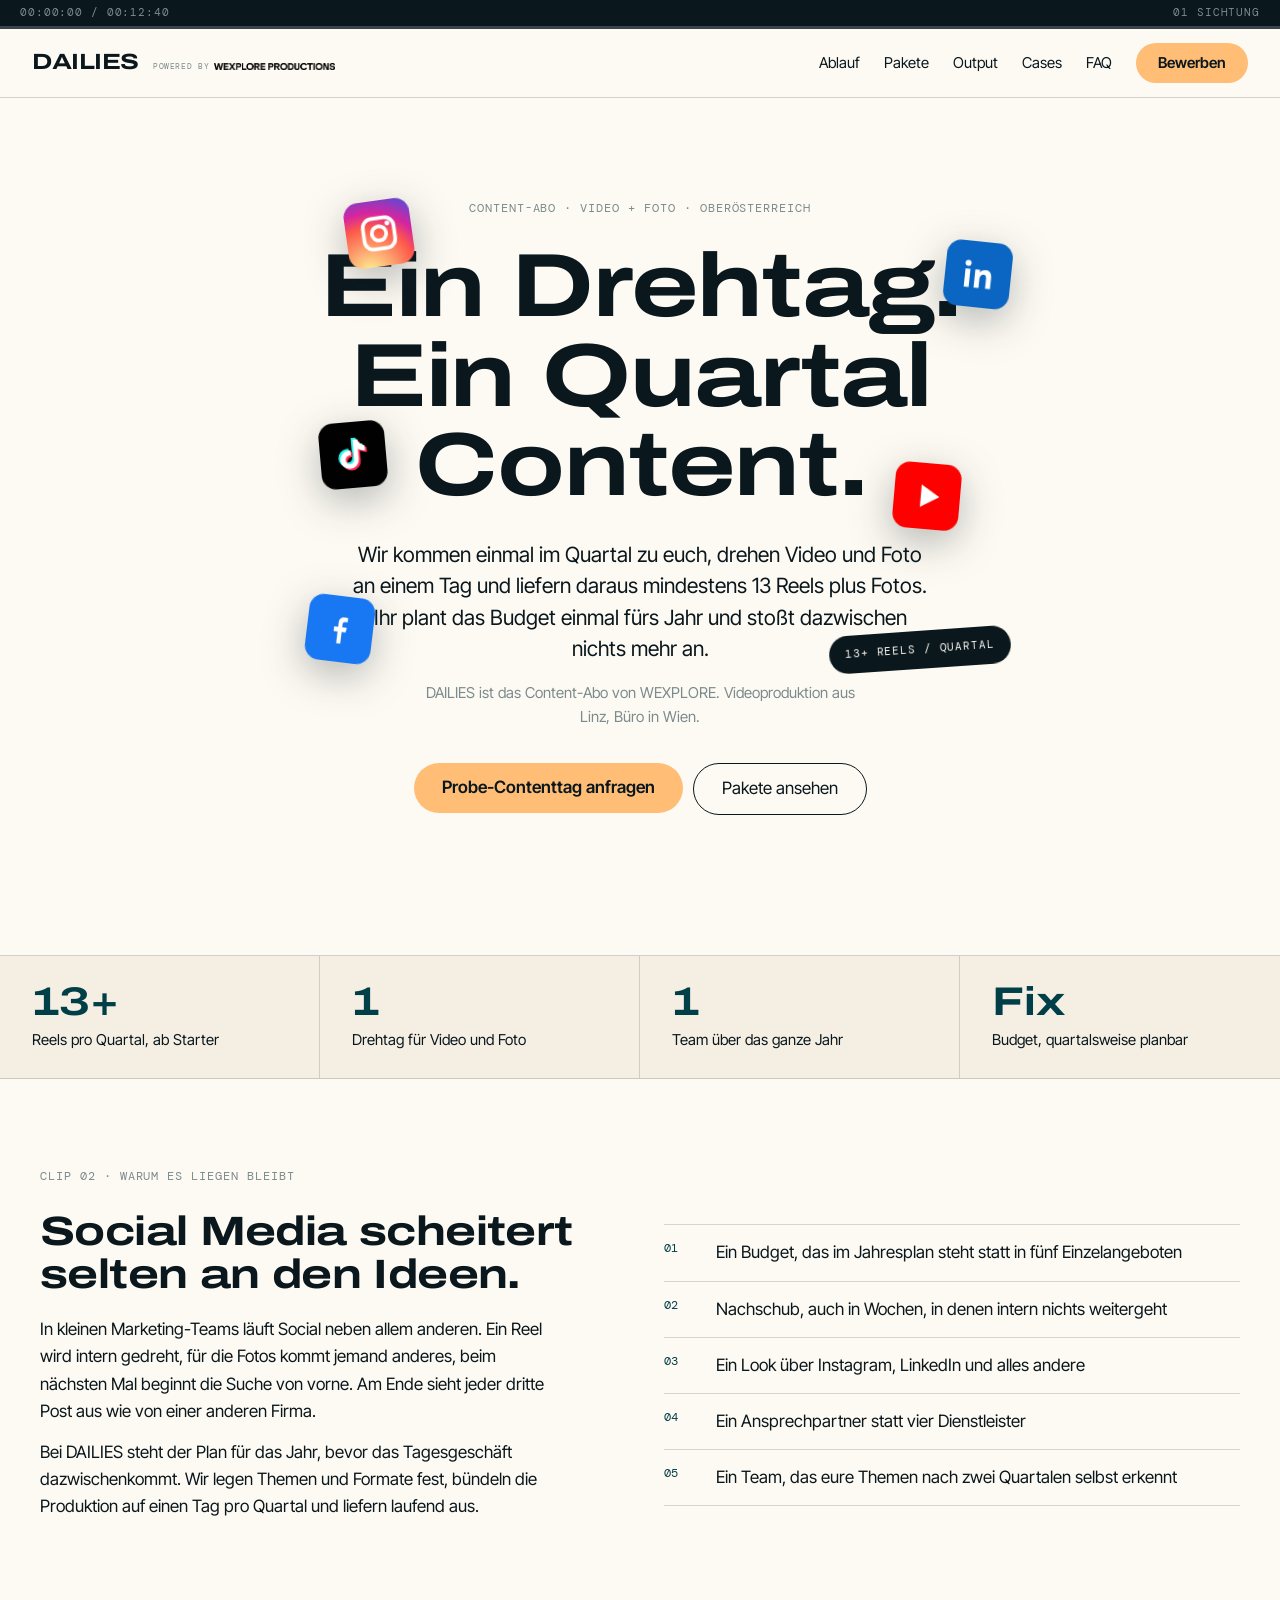
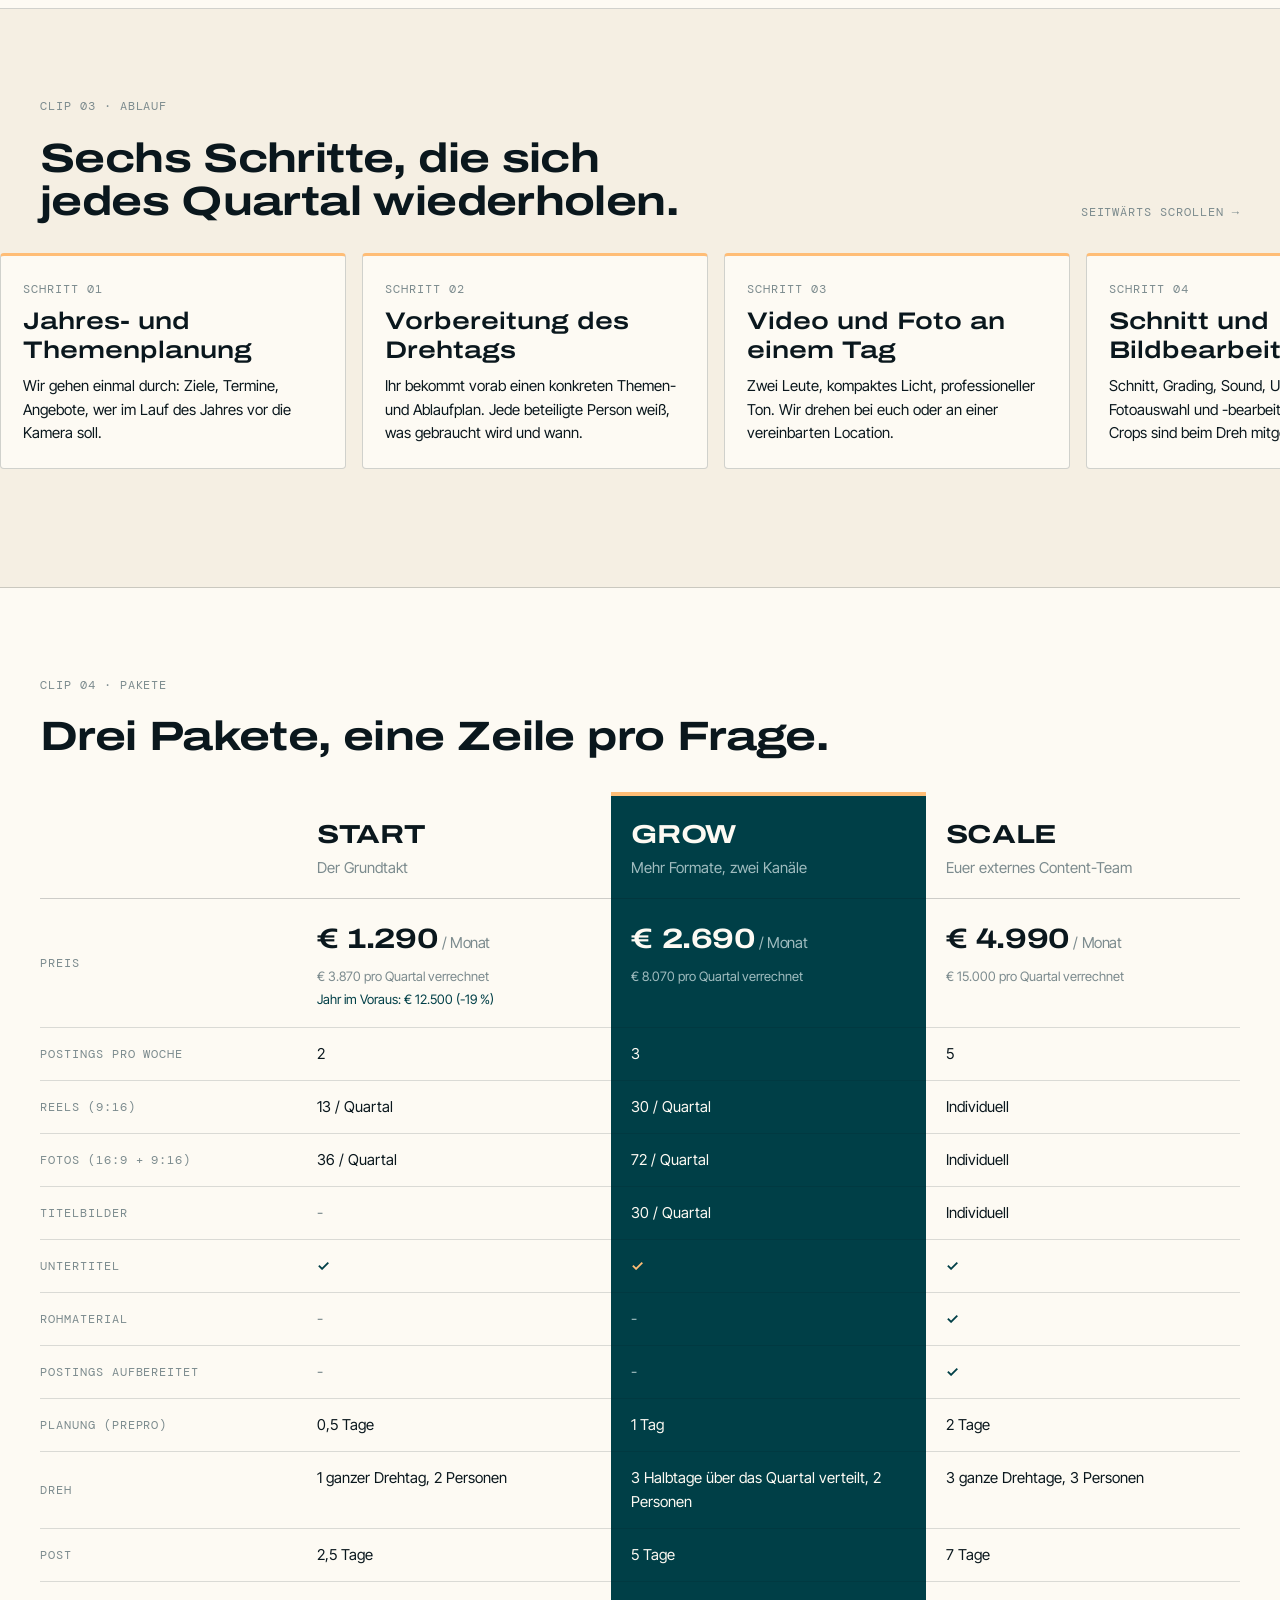
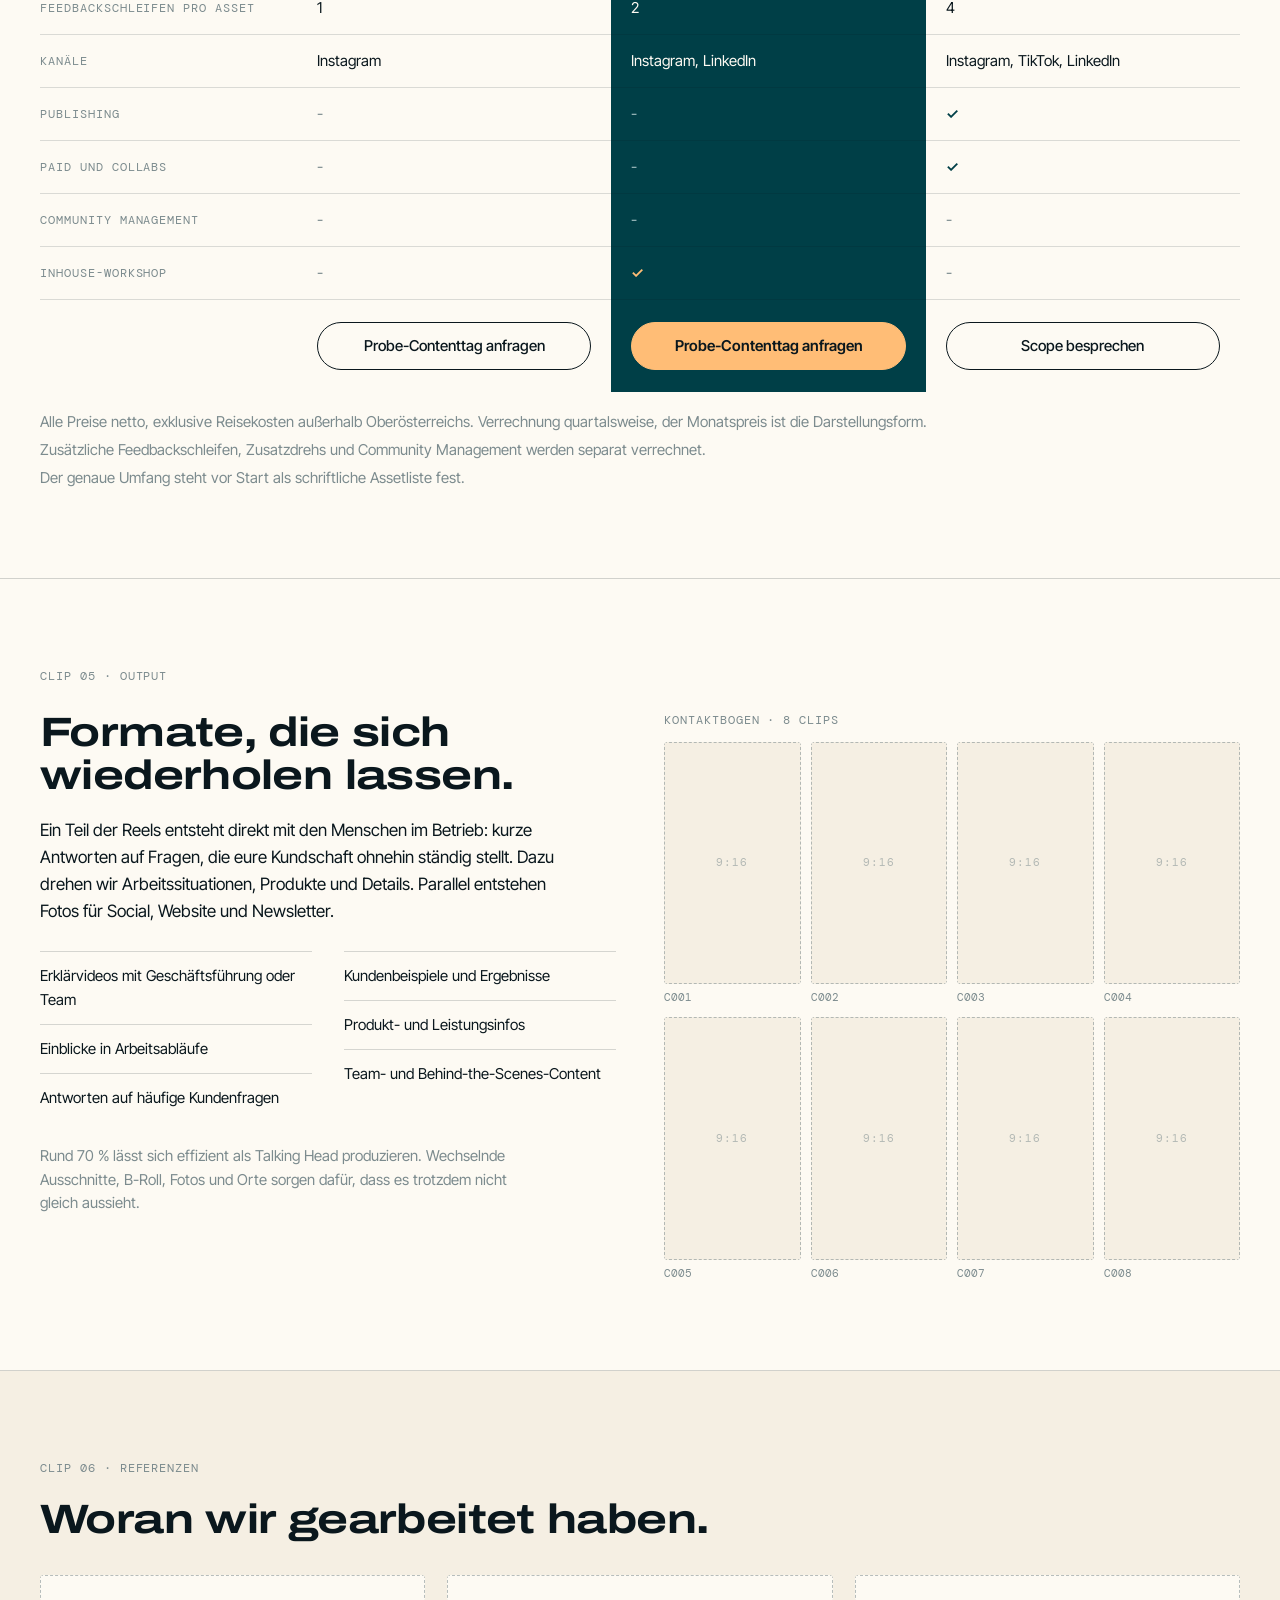
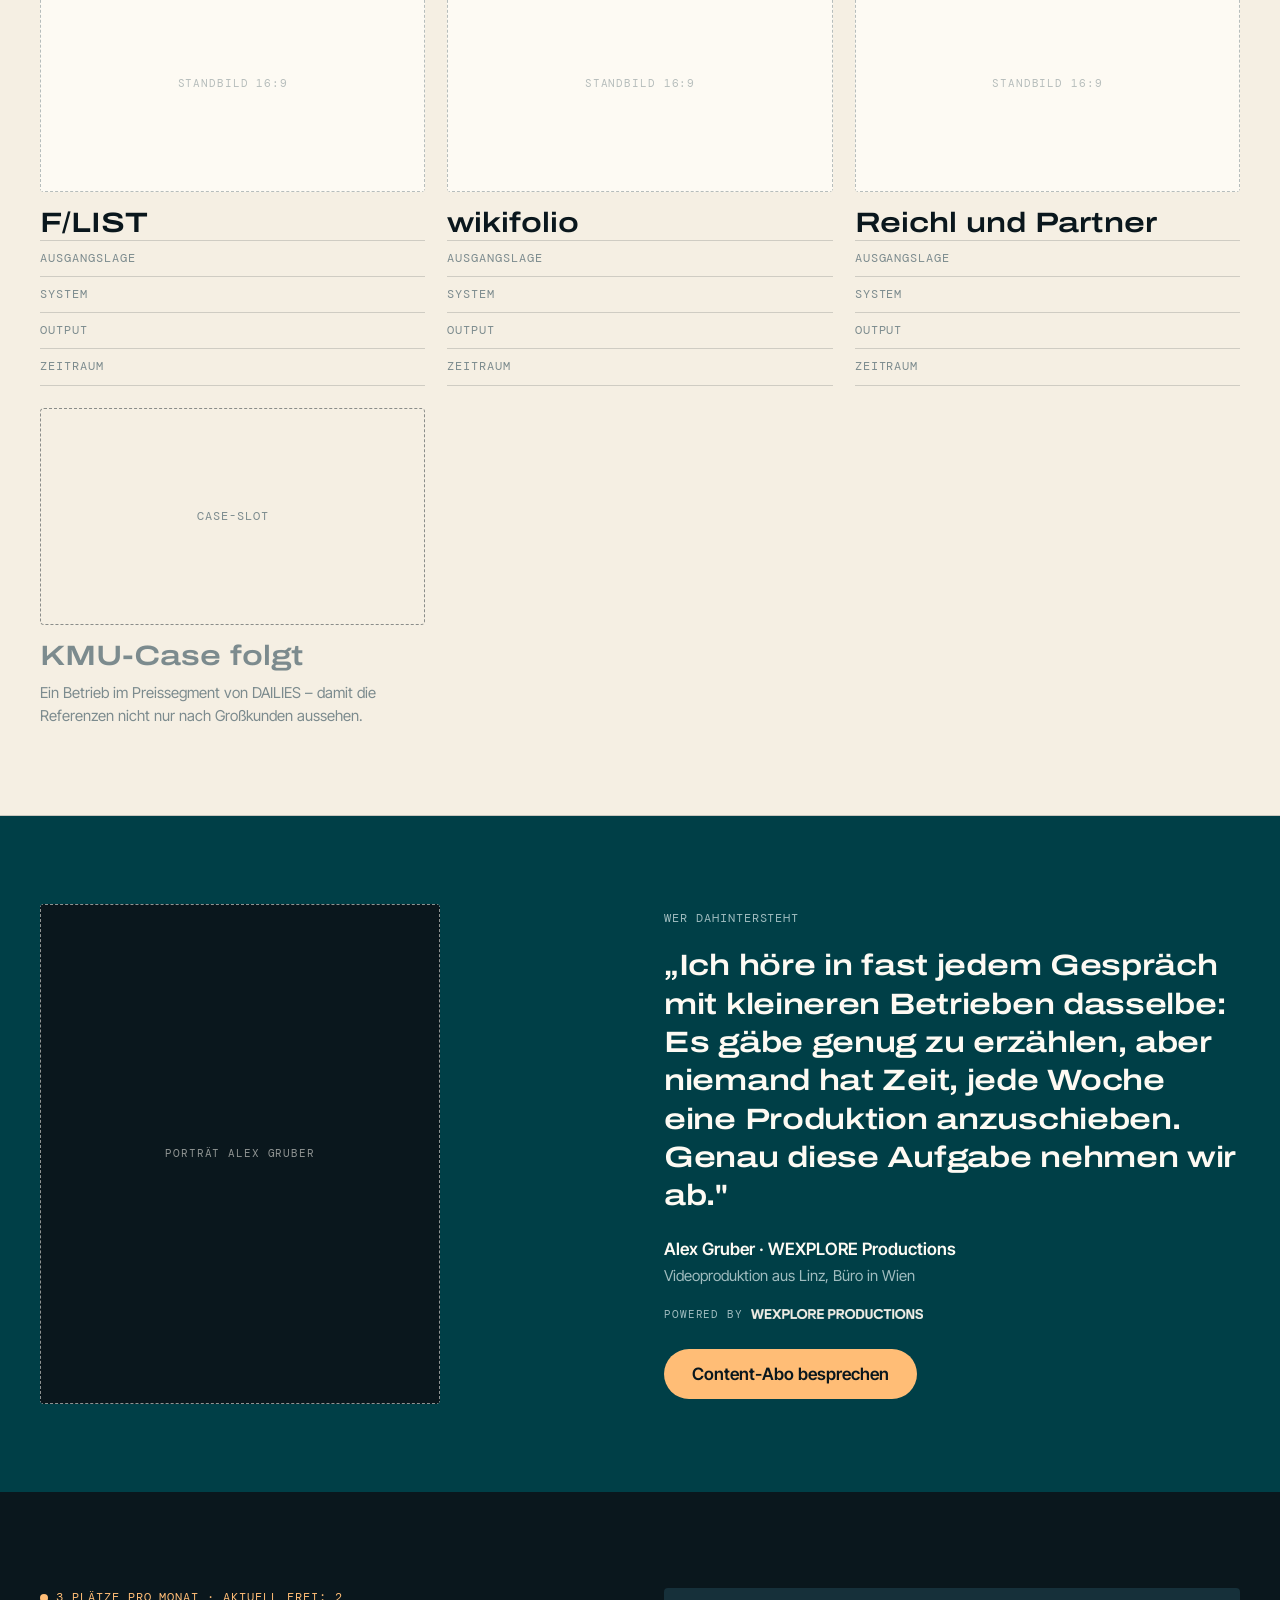
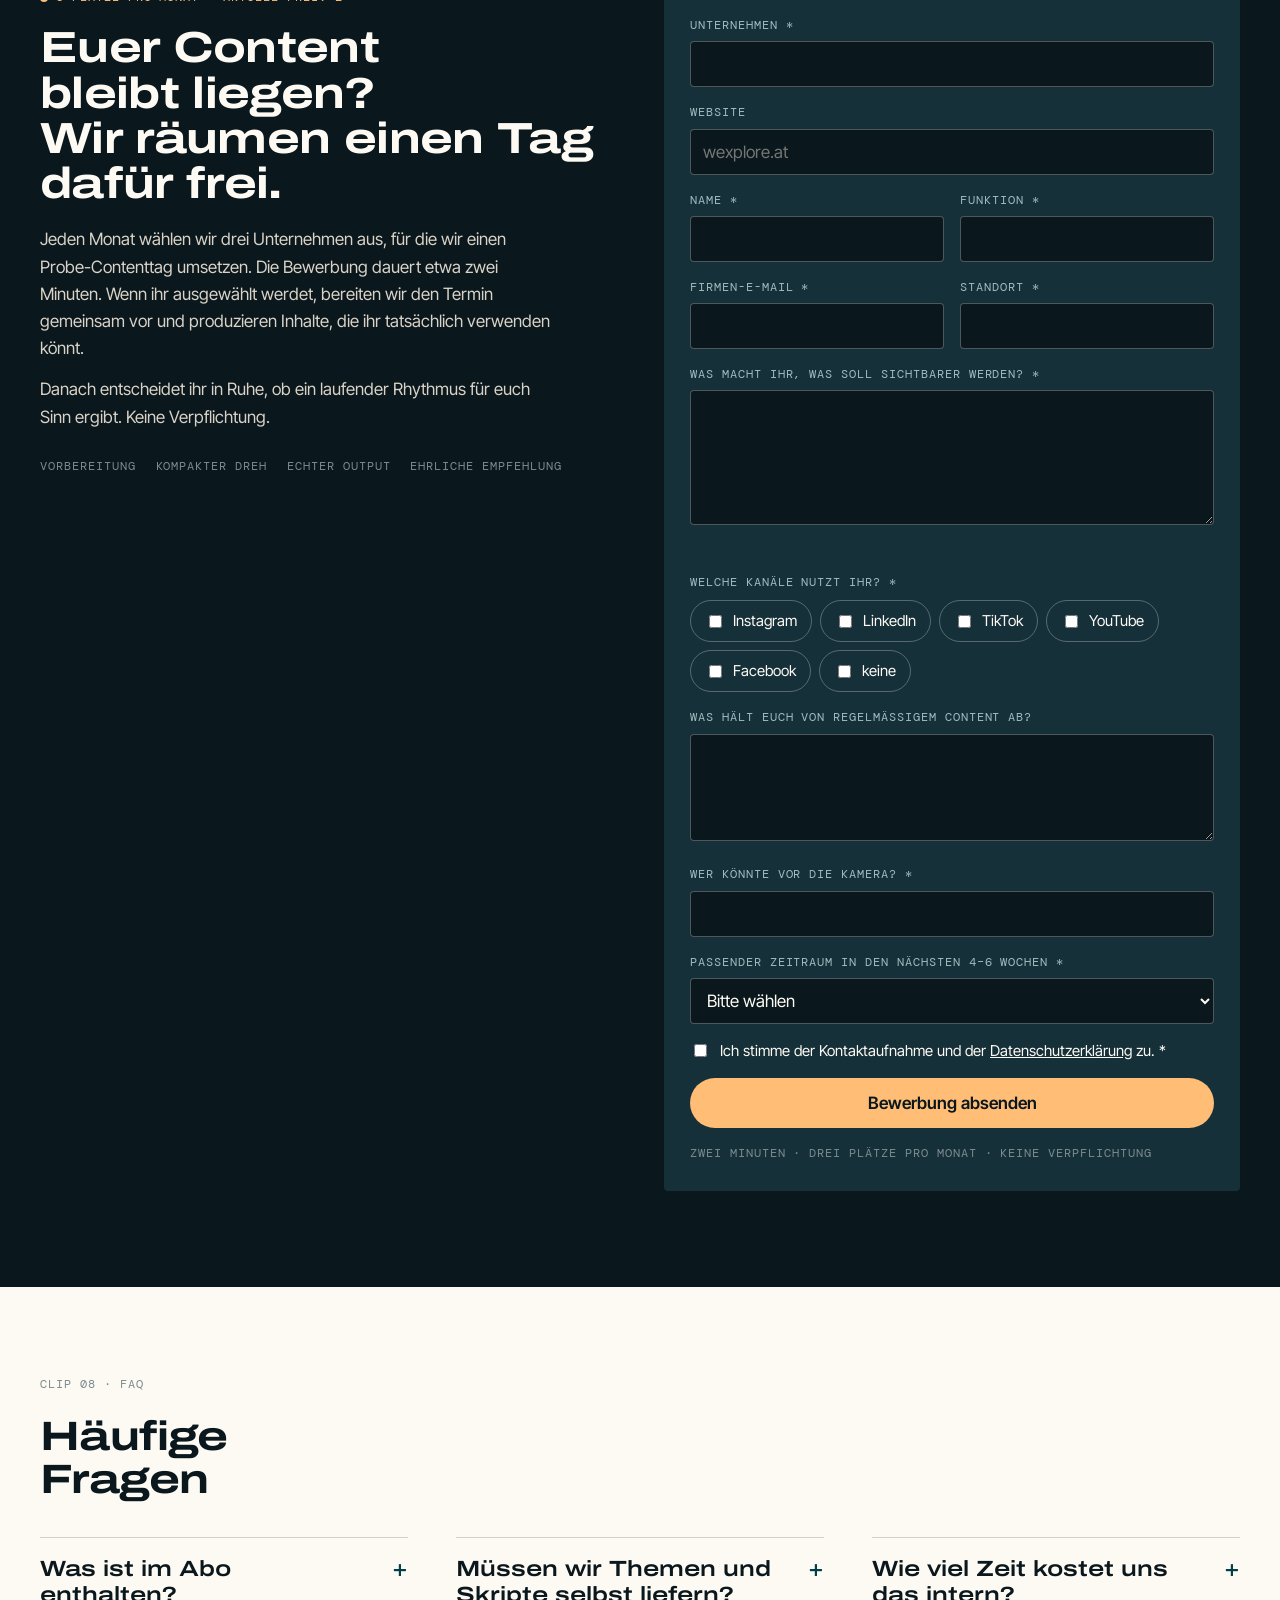
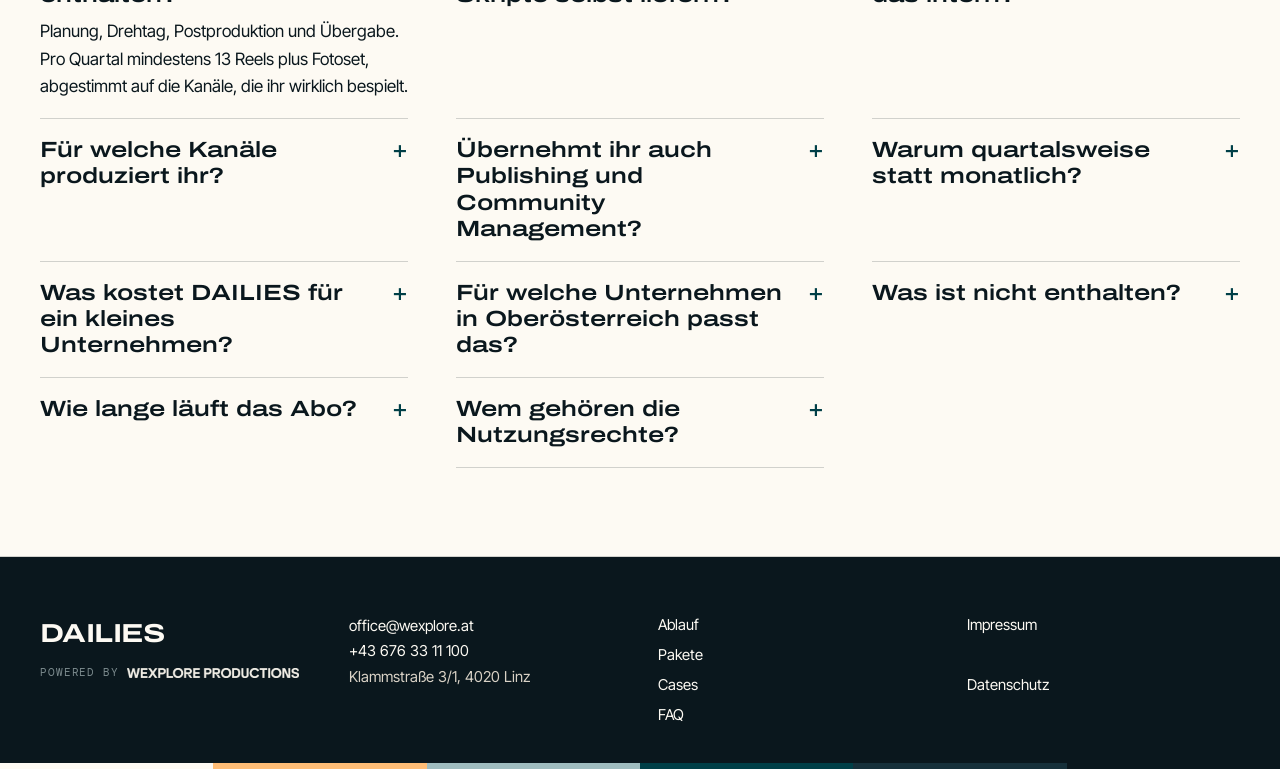
==== commit 8b5cc20a: "Pakete: Hover verschiebt das Highlight, Grow bleibt Standard Co-Authored-By: Claude Fable 5 <noreply" ====
--- a/hero-typo.html
+++ b/hero-typo.html
@@ -21,6 +21,16 @@
   [data-steps]::-webkit-scrollbar, [data-table]::-webkit-scrollbar { display: none; }
   ::selection { background: #FFBD76; color: #0A171D; }
 
+  .pk { transition: background-color .18s ease, color .18s ease, border-color .18s ease }
+  .pk.hl { background:#003F47; color:#FDFAF3 }
+  .pk .sub { color:#7C8B8E; transition: color .18s ease } .pk.hl .sub { color:#9FBCBF }
+  .pk .chk { color:#003F47; font-weight:600; transition: color .18s ease } .pk.hl .chk { color:var(--accent, #FFBD76) }
+  .pk .dsh { color:#7C8B8E; transition: color .18s ease } .pk.hl .dsh { color:#9FBCBF }
+  .pk .note { color:#003F47; transition: color .18s ease } .pk.hl .note { color:var(--accent, #FFBD76) }
+  .pk-head { border-top:4px solid transparent } .pk-head.hl { border-top-color:var(--accent, #FFBD76) }
+  .pk-cta a { display:flex; align-items:center; justify-content:center; height:46px; border-radius:999px; border:1px solid #0A171D; color:#0A171D; font-weight:500; font-size:15px; text-align:center; transition: background-color .18s ease, border-color .18s ease }
+  .pk-cta.hl a { background:var(--accent, #FFBD76); border-color:var(--accent, #FFBD76); color:#0A171D; font-weight:600 }
+
   .app { position:absolute; width:66px; height:66px; pointer-events:none; user-select:none; transform:rotate(var(--r, 0deg)); will-change:transform }
   .app svg { width:100%; height:100%; display:block }
   .app--front { z-index:3; filter:drop-shadow(0 12px 20px rgba(10,23,29,.3)) }
@@ -161,103 +171,102 @@
     <h2 style="margin:20px 0 34px; font-family:Archivo,Helvetica,sans-serif; font-stretch:125%; font-weight:700; font-size:clamp(30px,3.2vw,48px); line-height:1.05; letter-spacing:-0.015em">Drei Pakete, eine Zeile pro Frage.</h2>
     <div data-table="" style="display:grid; grid-template-columns:minmax(150px,.9fr) repeat(3, minmax(210px,1.1fr)); overflow-x:auto">
       <div style="border-bottom:1px solid rgba(10,23,29,.2)"></div>
-      <div style="border-bottom:1px solid rgba(10,23,29,.2); padding:18px 20px">
+      <div class="pk pk-start pk-head" style="border-bottom:1px solid rgba(10,23,29,.2); padding:18px 20px">
         <div style="font-family:Archivo,Helvetica,sans-serif; font-stretch:125%; font-weight:700; font-size:26px; text-transform:uppercase; letter-spacing:-0.015em">Start</div>
-        <div style="font-size:15px; color:#7C8B8E">Der Grundtakt</div>
-      </div>
-      <div style="border-bottom:1px solid rgba(10,23,29,.2); padding:18px 20px; background:#003F47; color:#FDFAF3; border-top:4px solid var(--accent, #FFBD76)">
+        <div class="sub" style="font-size:15px">Der Grundtakt</div>
+      </div>
+      <div class="pk pk-grow pk-head hl" style="border-bottom:1px solid rgba(10,23,29,.2); padding:18px 20px">
         <div style="font-family:Archivo,Helvetica,sans-serif; font-stretch:125%; font-weight:700; font-size:26px; text-transform:uppercase; letter-spacing:-0.015em">Grow</div>
-        <div style="font-size:15px; color:#9FBCBF">Mehr Formate, zwei Kanäle</div>
-      </div>
-      <div style="border-bottom:1px solid rgba(10,23,29,.2); padding:18px 20px">
+        <div class="sub" style="font-size:15px">Mehr Formate, zwei Kanäle</div>
+      </div>
+      <div class="pk pk-scale pk-head" style="border-bottom:1px solid rgba(10,23,29,.2); padding:18px 20px">
         <div style="font-family:Archivo,Helvetica,sans-serif; font-stretch:125%; font-weight:700; font-size:26px; text-transform:uppercase; letter-spacing:-0.015em">Scale</div>
-        <div style="font-size:15px; color:#7C8B8E">Euer externes Content-Team</div>
+        <div class="sub" style="font-size:15px">Euer externes Content-Team</div>
       </div>
 
       <div style="border-bottom:1px solid rgba(10,23,29,.14); padding:18px 0; font-family:'DM Mono',monospace; font-size:12px; letter-spacing:.08em; text-transform:uppercase; color:#7C8B8E; display:flex; align-items:center">Preis</div>
-      <div style="border-bottom:1px solid rgba(10,23,29,.14); padding:18px 20px">
-        <div style="font-family:Archivo,Helvetica,sans-serif; font-stretch:125%; font-weight:700; font-size:28px; letter-spacing:-0.015em">&euro; 1.290<span style="font-family:'Inter Tight',sans-serif; font-size:15px; font-weight:400; color:#7C8B8E"> / Monat</span></div>
-        <div style="font-size:13px; color:#7C8B8E; margin-top:4px">&euro; 3.870 pro Quartal verrechnet</div>
-        <div style="font-size:13px; color:#003F47; margin-top:2px">Jahr im Voraus: &euro; 12.500 (-19 %)</div>
-      </div>
-      <div style="border-bottom:1px solid rgba(10,23,29,.14); padding:18px 20px; background:#003F47; color:#FDFAF3">
-        <div style="font-family:Archivo,Helvetica,sans-serif; font-stretch:125%; font-weight:700; font-size:28px; letter-spacing:-0.015em">&euro; 2.690<span style="font-family:'Inter Tight',sans-serif; font-size:15px; font-weight:400; color:#9FBCBF"> / Monat</span></div>
-        <div style="font-size:13px; color:#9FBCBF; margin-top:4px">&euro; 8.070 pro Quartal verrechnet</div>
-      </div>
-      <div style="border-bottom:1px solid rgba(10,23,29,.14); padding:18px 20px">
-        <div style="font-family:Archivo,Helvetica,sans-serif; font-stretch:125%; font-weight:700; font-size:28px; letter-spacing:-0.015em">&euro; 4.990<span style="font-family:'Inter Tight',sans-serif; font-size:15px; font-weight:400; color:#7C8B8E"> / Monat</span></div>
-        <div style="font-size:13px; color:#7C8B8E; margin-top:4px">&euro; 15.000 pro Quartal verrechnet</div>
+      <div class="pk pk-start" style="border-bottom:1px solid rgba(10,23,29,.14); padding:18px 20px">
+        <div style="font-family:Archivo,Helvetica,sans-serif; font-stretch:125%; font-weight:700; font-size:28px; letter-spacing:-0.015em">&euro; 1.290<span class="sub" style="font-family:'Inter Tight',sans-serif; font-size:15px; font-weight:400"> / Monat</span></div>
+        <div class="sub" style="font-size:13px; margin-top:4px">&euro; 3.870 pro Quartal verrechnet</div><div class="note" style="font-size:13px; margin-top:2px">Jahr im Voraus: &euro; 12.500 (-19 %)</div>
+      </div>
+      <div class="pk pk-grow hl" style="border-bottom:1px solid rgba(10,23,29,.14); padding:18px 20px">
+        <div style="font-family:Archivo,Helvetica,sans-serif; font-stretch:125%; font-weight:700; font-size:28px; letter-spacing:-0.015em">&euro; 2.690<span class="sub" style="font-family:'Inter Tight',sans-serif; font-size:15px; font-weight:400"> / Monat</span></div>
+        <div class="sub" style="font-size:13px; margin-top:4px">&euro; 8.070 pro Quartal verrechnet</div>
+      </div>
+      <div class="pk pk-scale" style="border-bottom:1px solid rgba(10,23,29,.14); padding:18px 20px">
+        <div style="font-family:Archivo,Helvetica,sans-serif; font-stretch:125%; font-weight:700; font-size:28px; letter-spacing:-0.015em">&euro; 4.990<span class="sub" style="font-family:'Inter Tight',sans-serif; font-size:15px; font-weight:400"> / Monat</span></div>
+        <div class="sub" style="font-size:13px; margin-top:4px">&euro; 15.000 pro Quartal verrechnet</div>
       </div>
 
       <div style="border-bottom:1px solid rgba(10,23,29,.14); padding:14px 0; font-family:'DM Mono',monospace; font-size:12px; letter-spacing:.08em; text-transform:uppercase; color:#7C8B8E; display:flex; align-items:center">Postings pro Woche</div>
-      <div style="border-bottom:1px solid rgba(10,23,29,.14); padding:14px 20px; font-size:15px">2</div>
-      <div style="border-bottom:1px solid rgba(10,23,29,.14); padding:14px 20px; background:#003F47; color:#FDFAF3; font-size:15px">3</div>
-      <div style="border-bottom:1px solid rgba(10,23,29,.14); padding:14px 20px; font-size:15px">5</div>
+      <div class="pk pk-start" style="border-bottom:1px solid rgba(10,23,29,.14); padding:14px 20px; font-size:15px">2</div>
+      <div class="pk pk-grow hl" style="border-bottom:1px solid rgba(10,23,29,.14); padding:14px 20px; font-size:15px">3</div>
+      <div class="pk pk-scale" style="border-bottom:1px solid rgba(10,23,29,.14); padding:14px 20px; font-size:15px">5</div>
       <div style="border-bottom:1px solid rgba(10,23,29,.14); padding:14px 0; font-family:'DM Mono',monospace; font-size:12px; letter-spacing:.08em; text-transform:uppercase; color:#7C8B8E; display:flex; align-items:center">Reels (9:16)</div>
-      <div style="border-bottom:1px solid rgba(10,23,29,.14); padding:14px 20px; font-size:15px">13 / Quartal</div>
-      <div style="border-bottom:1px solid rgba(10,23,29,.14); padding:14px 20px; background:#003F47; color:#FDFAF3; font-size:15px">30 / Quartal</div>
-      <div style="border-bottom:1px solid rgba(10,23,29,.14); padding:14px 20px; font-size:15px">Individuell</div>
+      <div class="pk pk-start" style="border-bottom:1px solid rgba(10,23,29,.14); padding:14px 20px; font-size:15px">13 / Quartal</div>
+      <div class="pk pk-grow hl" style="border-bottom:1px solid rgba(10,23,29,.14); padding:14px 20px; font-size:15px">30 / Quartal</div>
+      <div class="pk pk-scale" style="border-bottom:1px solid rgba(10,23,29,.14); padding:14px 20px; font-size:15px">Individuell</div>
       <div style="border-bottom:1px solid rgba(10,23,29,.14); padding:14px 0; font-family:'DM Mono',monospace; font-size:12px; letter-spacing:.08em; text-transform:uppercase; color:#7C8B8E; display:flex; align-items:center">Fotos (16:9 + 9:16)</div>
-      <div style="border-bottom:1px solid rgba(10,23,29,.14); padding:14px 20px; font-size:15px">36 / Quartal</div>
-      <div style="border-bottom:1px solid rgba(10,23,29,.14); padding:14px 20px; background:#003F47; color:#FDFAF3; font-size:15px">72 / Quartal</div>
-      <div style="border-bottom:1px solid rgba(10,23,29,.14); padding:14px 20px; font-size:15px">Individuell</div>
+      <div class="pk pk-start" style="border-bottom:1px solid rgba(10,23,29,.14); padding:14px 20px; font-size:15px">36 / Quartal</div>
+      <div class="pk pk-grow hl" style="border-bottom:1px solid rgba(10,23,29,.14); padding:14px 20px; font-size:15px">72 / Quartal</div>
+      <div class="pk pk-scale" style="border-bottom:1px solid rgba(10,23,29,.14); padding:14px 20px; font-size:15px">Individuell</div>
       <div style="border-bottom:1px solid rgba(10,23,29,.14); padding:14px 0; font-family:'DM Mono',monospace; font-size:12px; letter-spacing:.08em; text-transform:uppercase; color:#7C8B8E; display:flex; align-items:center">Titelbilder</div>
-      <div style="border-bottom:1px solid rgba(10,23,29,.14); padding:14px 20px; font-size:15px"><span style="color:#7C8B8E">-</span></div>
-      <div style="border-bottom:1px solid rgba(10,23,29,.14); padding:14px 20px; background:#003F47; color:#FDFAF3; font-size:15px">30 / Quartal</div>
-      <div style="border-bottom:1px solid rgba(10,23,29,.14); padding:14px 20px; font-size:15px">Individuell</div>
+      <div class="pk pk-start" style="border-bottom:1px solid rgba(10,23,29,.14); padding:14px 20px; font-size:15px"><span class="dsh">-</span></div>
+      <div class="pk pk-grow hl" style="border-bottom:1px solid rgba(10,23,29,.14); padding:14px 20px; font-size:15px">30 / Quartal</div>
+      <div class="pk pk-scale" style="border-bottom:1px solid rgba(10,23,29,.14); padding:14px 20px; font-size:15px">Individuell</div>
       <div style="border-bottom:1px solid rgba(10,23,29,.14); padding:14px 0; font-family:'DM Mono',monospace; font-size:12px; letter-spacing:.08em; text-transform:uppercase; color:#7C8B8E; display:flex; align-items:center">Untertitel</div>
-      <div style="border-bottom:1px solid rgba(10,23,29,.14); padding:14px 20px; font-size:15px"><span style="color:#003F47; font-weight:600">&#10003;</span></div>
-      <div style="border-bottom:1px solid rgba(10,23,29,.14); padding:14px 20px; background:#003F47; color:#FDFAF3; font-size:15px"><span style="color:var(--accent, #FFBD76); font-weight:600">&#10003;</span></div>
-      <div style="border-bottom:1px solid rgba(10,23,29,.14); padding:14px 20px; font-size:15px"><span style="color:#003F47; font-weight:600">&#10003;</span></div>
+      <div class="pk pk-start" style="border-bottom:1px solid rgba(10,23,29,.14); padding:14px 20px; font-size:15px"><span class="chk">&#10003;</span></div>
+      <div class="pk pk-grow hl" style="border-bottom:1px solid rgba(10,23,29,.14); padding:14px 20px; font-size:15px"><span class="chk">&#10003;</span></div>
+      <div class="pk pk-scale" style="border-bottom:1px solid rgba(10,23,29,.14); padding:14px 20px; font-size:15px"><span class="chk">&#10003;</span></div>
       <div style="border-bottom:1px solid rgba(10,23,29,.14); padding:14px 0; font-family:'DM Mono',monospace; font-size:12px; letter-spacing:.08em; text-transform:uppercase; color:#7C8B8E; display:flex; align-items:center">Rohmaterial</div>
-      <div style="border-bottom:1px solid rgba(10,23,29,.14); padding:14px 20px; font-size:15px"><span style="color:#7C8B8E">-</span></div>
-      <div style="border-bottom:1px solid rgba(10,23,29,.14); padding:14px 20px; background:#003F47; color:#FDFAF3; font-size:15px"><span style="color:#9FBCBF">-</span></div>
-      <div style="border-bottom:1px solid rgba(10,23,29,.14); padding:14px 20px; font-size:15px"><span style="color:#003F47; font-weight:600">&#10003;</span></div>
+      <div class="pk pk-start" style="border-bottom:1px solid rgba(10,23,29,.14); padding:14px 20px; font-size:15px"><span class="dsh">-</span></div>
+      <div class="pk pk-grow hl" style="border-bottom:1px solid rgba(10,23,29,.14); padding:14px 20px; font-size:15px"><span class="dsh">-</span></div>
+      <div class="pk pk-scale" style="border-bottom:1px solid rgba(10,23,29,.14); padding:14px 20px; font-size:15px"><span class="chk">&#10003;</span></div>
       <div style="border-bottom:1px solid rgba(10,23,29,.14); padding:14px 0; font-family:'DM Mono',monospace; font-size:12px; letter-spacing:.08em; text-transform:uppercase; color:#7C8B8E; display:flex; align-items:center">Postings aufbereitet</div>
-      <div style="border-bottom:1px solid rgba(10,23,29,.14); padding:14px 20px; font-size:15px"><span style="color:#7C8B8E">-</span></div>
-      <div style="border-bottom:1px solid rgba(10,23,29,.14); padding:14px 20px; background:#003F47; color:#FDFAF3; font-size:15px"><span style="color:#9FBCBF">-</span></div>
-      <div style="border-bottom:1px solid rgba(10,23,29,.14); padding:14px 20px; font-size:15px"><span style="color:#003F47; font-weight:600">&#10003;</span></div>
+      <div class="pk pk-start" style="border-bottom:1px solid rgba(10,23,29,.14); padding:14px 20px; font-size:15px"><span class="dsh">-</span></div>
+      <div class="pk pk-grow hl" style="border-bottom:1px solid rgba(10,23,29,.14); padding:14px 20px; font-size:15px"><span class="dsh">-</span></div>
+      <div class="pk pk-scale" style="border-bottom:1px solid rgba(10,23,29,.14); padding:14px 20px; font-size:15px"><span class="chk">&#10003;</span></div>
       <div style="border-bottom:1px solid rgba(10,23,29,.14); padding:14px 0; font-family:'DM Mono',monospace; font-size:12px; letter-spacing:.08em; text-transform:uppercase; color:#7C8B8E; display:flex; align-items:center">Planung (PrePro)</div>
-      <div style="border-bottom:1px solid rgba(10,23,29,.14); padding:14px 20px; font-size:15px">0,5 Tage</div>
-      <div style="border-bottom:1px solid rgba(10,23,29,.14); padding:14px 20px; background:#003F47; color:#FDFAF3; font-size:15px">1 Tag</div>
-      <div style="border-bottom:1px solid rgba(10,23,29,.14); padding:14px 20px; font-size:15px">2 Tage</div>
+      <div class="pk pk-start" style="border-bottom:1px solid rgba(10,23,29,.14); padding:14px 20px; font-size:15px">0,5 Tage</div>
+      <div class="pk pk-grow hl" style="border-bottom:1px solid rgba(10,23,29,.14); padding:14px 20px; font-size:15px">1 Tag</div>
+      <div class="pk pk-scale" style="border-bottom:1px solid rgba(10,23,29,.14); padding:14px 20px; font-size:15px">2 Tage</div>
       <div style="border-bottom:1px solid rgba(10,23,29,.14); padding:14px 0; font-family:'DM Mono',monospace; font-size:12px; letter-spacing:.08em; text-transform:uppercase; color:#7C8B8E; display:flex; align-items:center">Dreh</div>
-      <div style="border-bottom:1px solid rgba(10,23,29,.14); padding:14px 20px; font-size:15px">1 ganzer Drehtag, 2 Personen</div>
-      <div style="border-bottom:1px solid rgba(10,23,29,.14); padding:14px 20px; background:#003F47; color:#FDFAF3; font-size:15px">3 Halbtage über das Quartal verteilt, 2 Personen</div>
-      <div style="border-bottom:1px solid rgba(10,23,29,.14); padding:14px 20px; font-size:15px">3 ganze Drehtage, 3 Personen</div>
+      <div class="pk pk-start" style="border-bottom:1px solid rgba(10,23,29,.14); padding:14px 20px; font-size:15px">1 ganzer Drehtag, 2 Personen</div>
+      <div class="pk pk-grow hl" style="border-bottom:1px solid rgba(10,23,29,.14); padding:14px 20px; font-size:15px">3 Halbtage über das Quartal verteilt, 2 Personen</div>
+      <div class="pk pk-scale" style="border-bottom:1px solid rgba(10,23,29,.14); padding:14px 20px; font-size:15px">3 ganze Drehtage, 3 Personen</div>
       <div style="border-bottom:1px solid rgba(10,23,29,.14); padding:14px 0; font-family:'DM Mono',monospace; font-size:12px; letter-spacing:.08em; text-transform:uppercase; color:#7C8B8E; display:flex; align-items:center">Post</div>
-      <div style="border-bottom:1px solid rgba(10,23,29,.14); padding:14px 20px; font-size:15px">2,5 Tage</div>
-      <div style="border-bottom:1px solid rgba(10,23,29,.14); padding:14px 20px; background:#003F47; color:#FDFAF3; font-size:15px">5 Tage</div>
-      <div style="border-bottom:1px solid rgba(10,23,29,.14); padding:14px 20px; font-size:15px">7 Tage</div>
+      <div class="pk pk-start" style="border-bottom:1px solid rgba(10,23,29,.14); padding:14px 20px; font-size:15px">2,5 Tage</div>
+      <div class="pk pk-grow hl" style="border-bottom:1px solid rgba(10,23,29,.14); padding:14px 20px; font-size:15px">5 Tage</div>
+      <div class="pk pk-scale" style="border-bottom:1px solid rgba(10,23,29,.14); padding:14px 20px; font-size:15px">7 Tage</div>
       <div style="border-bottom:1px solid rgba(10,23,29,.14); padding:14px 0; font-family:'DM Mono',monospace; font-size:12px; letter-spacing:.08em; text-transform:uppercase; color:#7C8B8E; display:flex; align-items:center">Feedbackschleifen pro Asset</div>
-      <div style="border-bottom:1px solid rgba(10,23,29,.14); padding:14px 20px; font-size:15px">1</div>
-      <div style="border-bottom:1px solid rgba(10,23,29,.14); padding:14px 20px; background:#003F47; color:#FDFAF3; font-size:15px">2</div>
-      <div style="border-bottom:1px solid rgba(10,23,29,.14); padding:14px 20px; font-size:15px">4</div>
+      <div class="pk pk-start" style="border-bottom:1px solid rgba(10,23,29,.14); padding:14px 20px; font-size:15px">1</div>
+      <div class="pk pk-grow hl" style="border-bottom:1px solid rgba(10,23,29,.14); padding:14px 20px; font-size:15px">2</div>
+      <div class="pk pk-scale" style="border-bottom:1px solid rgba(10,23,29,.14); padding:14px 20px; font-size:15px">4</div>
       <div style="border-bottom:1px solid rgba(10,23,29,.14); padding:14px 0; font-family:'DM Mono',monospace; font-size:12px; letter-spacing:.08em; text-transform:uppercase; color:#7C8B8E; display:flex; align-items:center">Kanäle</div>
-      <div style="border-bottom:1px solid rgba(10,23,29,.14); padding:14px 20px; font-size:15px">Instagram</div>
-      <div style="border-bottom:1px solid rgba(10,23,29,.14); padding:14px 20px; background:#003F47; color:#FDFAF3; font-size:15px">Instagram, LinkedIn</div>
-      <div style="border-bottom:1px solid rgba(10,23,29,.14); padding:14px 20px; font-size:15px">Instagram, TikTok, LinkedIn</div>
+      <div class="pk pk-start" style="border-bottom:1px solid rgba(10,23,29,.14); padding:14px 20px; font-size:15px">Instagram</div>
+      <div class="pk pk-grow hl" style="border-bottom:1px solid rgba(10,23,29,.14); padding:14px 20px; font-size:15px">Instagram, LinkedIn</div>
+      <div class="pk pk-scale" style="border-bottom:1px solid rgba(10,23,29,.14); padding:14px 20px; font-size:15px">Instagram, TikTok, LinkedIn</div>
       <div style="border-bottom:1px solid rgba(10,23,29,.14); padding:14px 0; font-family:'DM Mono',monospace; font-size:12px; letter-spacing:.08em; text-transform:uppercase; color:#7C8B8E; display:flex; align-items:center">Publishing</div>
-      <div style="border-bottom:1px solid rgba(10,23,29,.14); padding:14px 20px; font-size:15px"><span style="color:#7C8B8E">-</span></div>
-      <div style="border-bottom:1px solid rgba(10,23,29,.14); padding:14px 20px; background:#003F47; color:#FDFAF3; font-size:15px"><span style="color:#9FBCBF">-</span></div>
-      <div style="border-bottom:1px solid rgba(10,23,29,.14); padding:14px 20px; font-size:15px"><span style="color:#003F47; font-weight:600">&#10003;</span></div>
+      <div class="pk pk-start" style="border-bottom:1px solid rgba(10,23,29,.14); padding:14px 20px; font-size:15px"><span class="dsh">-</span></div>
+      <div class="pk pk-grow hl" style="border-bottom:1px solid rgba(10,23,29,.14); padding:14px 20px; font-size:15px"><span class="dsh">-</span></div>
+      <div class="pk pk-scale" style="border-bottom:1px solid rgba(10,23,29,.14); padding:14px 20px; font-size:15px"><span class="chk">&#10003;</span></div>
       <div style="border-bottom:1px solid rgba(10,23,29,.14); padding:14px 0; font-family:'DM Mono',monospace; font-size:12px; letter-spacing:.08em; text-transform:uppercase; color:#7C8B8E; display:flex; align-items:center">Paid und Collabs</div>
-      <div style="border-bottom:1px solid rgba(10,23,29,.14); padding:14px 20px; font-size:15px"><span style="color:#7C8B8E">-</span></div>
-      <div style="border-bottom:1px solid rgba(10,23,29,.14); padding:14px 20px; background:#003F47; color:#FDFAF3; font-size:15px"><span style="color:#9FBCBF">-</span></div>
-      <div style="border-bottom:1px solid rgba(10,23,29,.14); padding:14px 20px; font-size:15px"><span style="color:#003F47; font-weight:600">&#10003;</span></div>
+      <div class="pk pk-start" style="border-bottom:1px solid rgba(10,23,29,.14); padding:14px 20px; font-size:15px"><span class="dsh">-</span></div>
+      <div class="pk pk-grow hl" style="border-bottom:1px solid rgba(10,23,29,.14); padding:14px 20px; font-size:15px"><span class="dsh">-</span></div>
+      <div class="pk pk-scale" style="border-bottom:1px solid rgba(10,23,29,.14); padding:14px 20px; font-size:15px"><span class="chk">&#10003;</span></div>
       <div style="border-bottom:1px solid rgba(10,23,29,.14); padding:14px 0; font-family:'DM Mono',monospace; font-size:12px; letter-spacing:.08em; text-transform:uppercase; color:#7C8B8E; display:flex; align-items:center">Community Management</div>
-      <div style="border-bottom:1px solid rgba(10,23,29,.14); padding:14px 20px; font-size:15px"><span style="color:#7C8B8E">-</span></div>
-      <div style="border-bottom:1px solid rgba(10,23,29,.14); padding:14px 20px; background:#003F47; color:#FDFAF3; font-size:15px"><span style="color:#9FBCBF">-</span></div>
-      <div style="border-bottom:1px solid rgba(10,23,29,.14); padding:14px 20px; font-size:15px"><span style="color:#7C8B8E">-</span></div>
+      <div class="pk pk-start" style="border-bottom:1px solid rgba(10,23,29,.14); padding:14px 20px; font-size:15px"><span class="dsh">-</span></div>
+      <div class="pk pk-grow hl" style="border-bottom:1px solid rgba(10,23,29,.14); padding:14px 20px; font-size:15px"><span class="dsh">-</span></div>
+      <div class="pk pk-scale" style="border-bottom:1px solid rgba(10,23,29,.14); padding:14px 20px; font-size:15px"><span class="dsh">-</span></div>
       <div style="border-bottom:1px solid rgba(10,23,29,.14); padding:14px 0; font-family:'DM Mono',monospace; font-size:12px; letter-spacing:.08em; text-transform:uppercase; color:#7C8B8E; display:flex; align-items:center">Inhouse-Workshop</div>
-      <div style="border-bottom:1px solid rgba(10,23,29,.14); padding:14px 20px; font-size:15px"><span style="color:#7C8B8E">-</span></div>
-      <div style="border-bottom:1px solid rgba(10,23,29,.14); padding:14px 20px; background:#003F47; color:#FDFAF3; font-size:15px"><span style="color:var(--accent, #FFBD76); font-weight:600">&#10003;</span></div>
-      <div style="border-bottom:1px solid rgba(10,23,29,.14); padding:14px 20px; font-size:15px"><span style="color:#7C8B8E">-</span></div>
+      <div class="pk pk-start" style="border-bottom:1px solid rgba(10,23,29,.14); padding:14px 20px; font-size:15px"><span class="dsh">-</span></div>
+      <div class="pk pk-grow hl" style="border-bottom:1px solid rgba(10,23,29,.14); padding:14px 20px; font-size:15px"><span class="chk">&#10003;</span></div>
+      <div class="pk pk-scale" style="border-bottom:1px solid rgba(10,23,29,.14); padding:14px 20px; font-size:15px"><span class="dsh">-</span></div>
 
       <div style="padding:22px 0"></div>
-      <div style="padding:22px 20px"><a href="#bewerben" style="display:flex; align-items:center; justify-content:center; height:46px; border-radius:999px; border:1px solid #0A171D; font-weight:500; font-size:15px; text-align:center">Probe-Contenttag anfragen</a></div>
-      <div style="padding:22px 20px; background:#003F47"><a href="#bewerben" style="display:flex; align-items:center; justify-content:center; height:46px; border-radius:999px; background:var(--accent, #FFBD76); color:#0A171D; font-weight:600; font-size:15px; text-align:center">Probe-Contenttag anfragen</a></div>
-      <div style="padding:22px 20px"><a href="mailto:office@wexplore.at?subject=DAILIES%20Scale%20-%20Scope%20besprechen" style="display:flex; align-items:center; justify-content:center; height:46px; border-radius:999px; border:1px solid #0A171D; font-weight:500; font-size:15px; text-align:center">Scope besprechen</a></div>
+      <div class="pk pk-start pk-cta" style="padding:22px 20px"><a href="#bewerben">Probe-Contenttag anfragen</a></div>
+      <div class="pk pk-grow pk-cta hl" style="padding:22px 20px"><a href="#bewerben">Probe-Contenttag anfragen</a></div>
+      <div class="pk pk-scale pk-cta" style="padding:22px 20px"><a href="mailto:office@wexplore.at?subject=DAILIES%20Scale%20-%20Scope%20besprechen">Scope besprechen</a></div>
     </div>
     <div style="margin:18px 0 0; font-size:15px; color:#7C8B8E; display:grid; gap:4px">
       <p style="margin:0">Alle Preise netto, exklusive Reisekosten außerhalb Oberösterreichs. Verrechnung quartalsweise, der Monatspreis ist die Darstellungsform.</p>
@@ -724,6 +733,22 @@
       form.innerHTML = '<div style="display:grid; gap:12px"><div style="font-family:\'DM Mono\',monospace; font-size:12px; letter-spacing:.08em; text-transform:uppercase; color:#FFBD76">Bewerbung eingegangen</div><div style="font-family:Archivo,Helvetica,sans-serif; font-stretch:125%; font-weight:600; font-size:26px; line-height:1.2">Danke – wir melden uns innerhalb von fünf Werktagen.</div><p style="margin:0; color:#D9D2C6">Wir sehen uns an, was ihr macht, und sagen ehrlich, ob ein Probe-Contenttag passt. Bei Rückfragen: <a href="mailto:office@wexplore.at" style="color:#FDFAF3; text-decoration:underline">office@wexplore.at</a></p></div>';
     }, 900);
   });
+})();
+</script>
+<script>
+(function () {
+  var table = document.querySelector('[data-table]');
+  if (!table) return;
+  var cells = Array.prototype.slice.call(table.querySelectorAll('.pk'));
+  function setHl(col) {
+    cells.forEach(function (c) { c.classList.toggle('hl', c.classList.contains('pk-' + col)); });
+  }
+  ['start', 'grow', 'scale'].forEach(function (col) {
+    cells.filter(function (c) { return c.classList.contains('pk-' + col); }).forEach(function (c) {
+      c.addEventListener('mouseenter', function () { setHl(col); });
+    });
+  });
+  table.addEventListener('mouseleave', function () { setHl('grow'); });
 })();
 </script>
 <script>
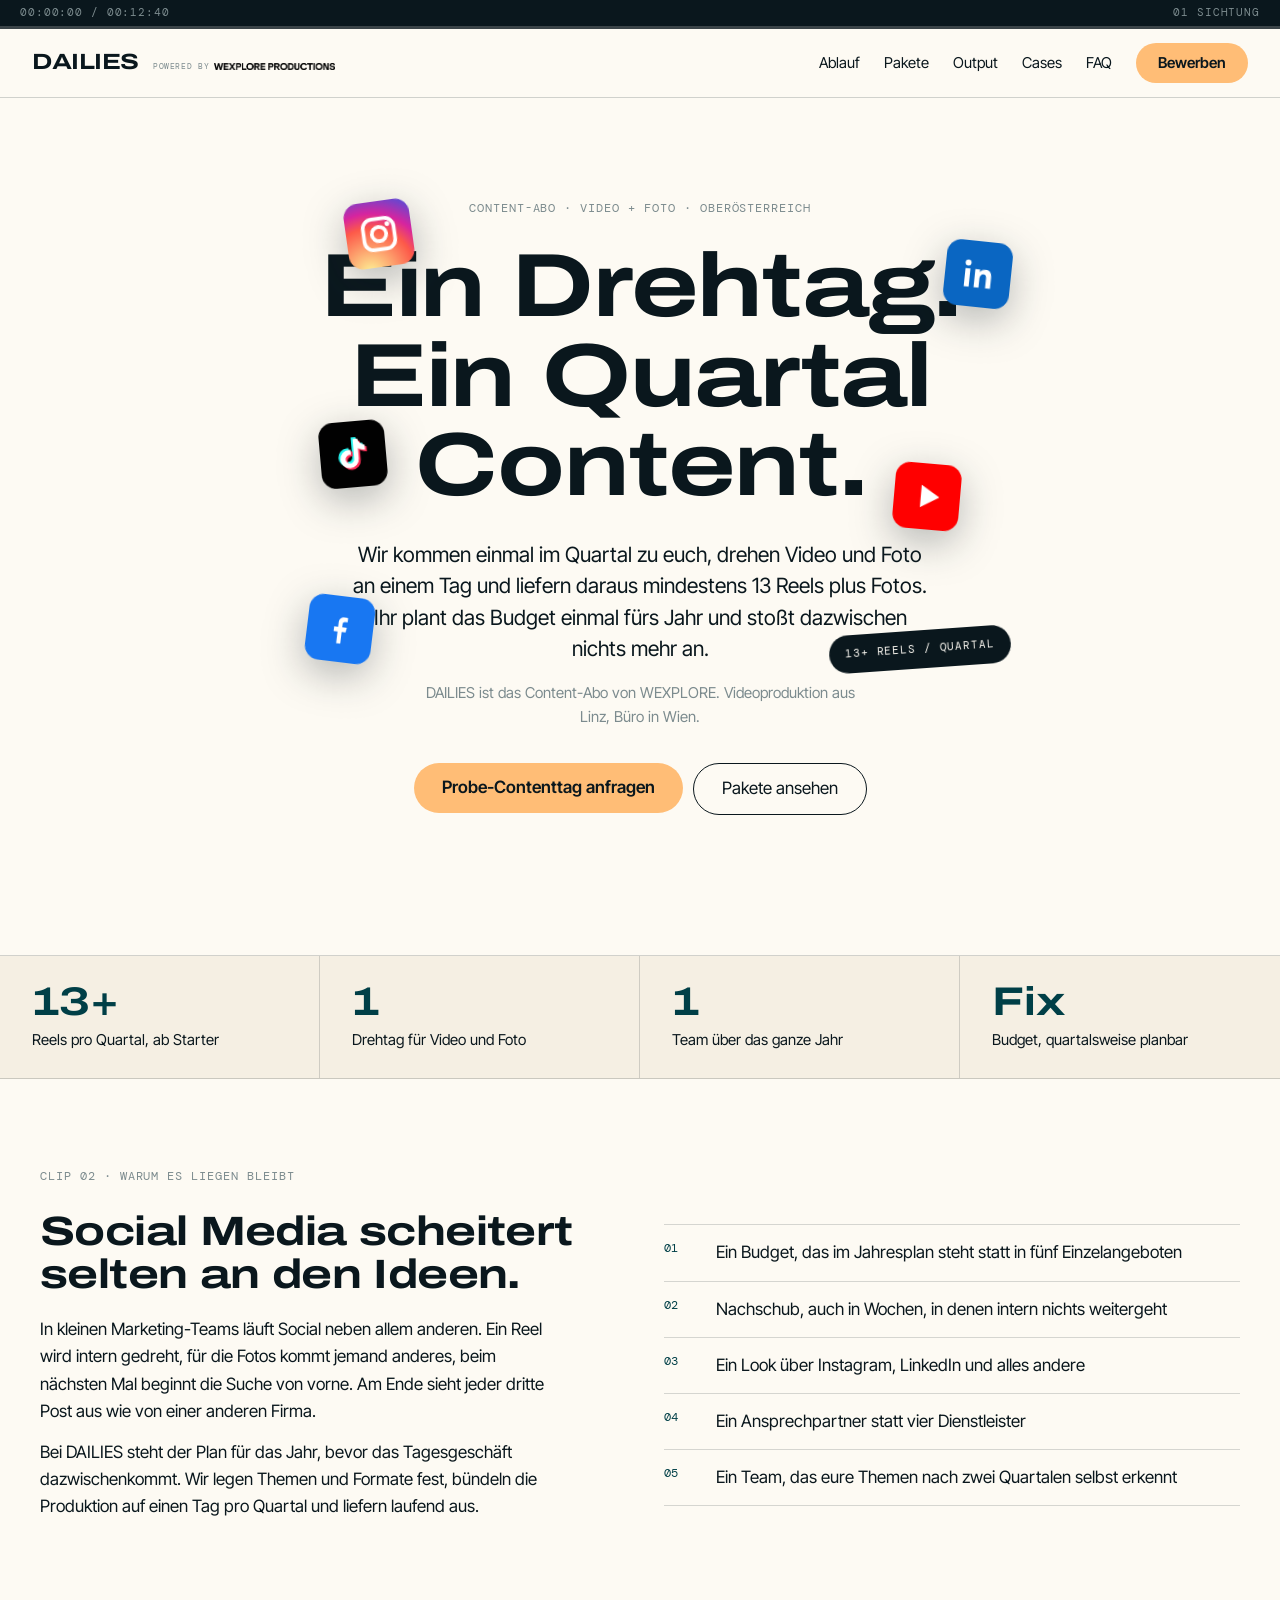
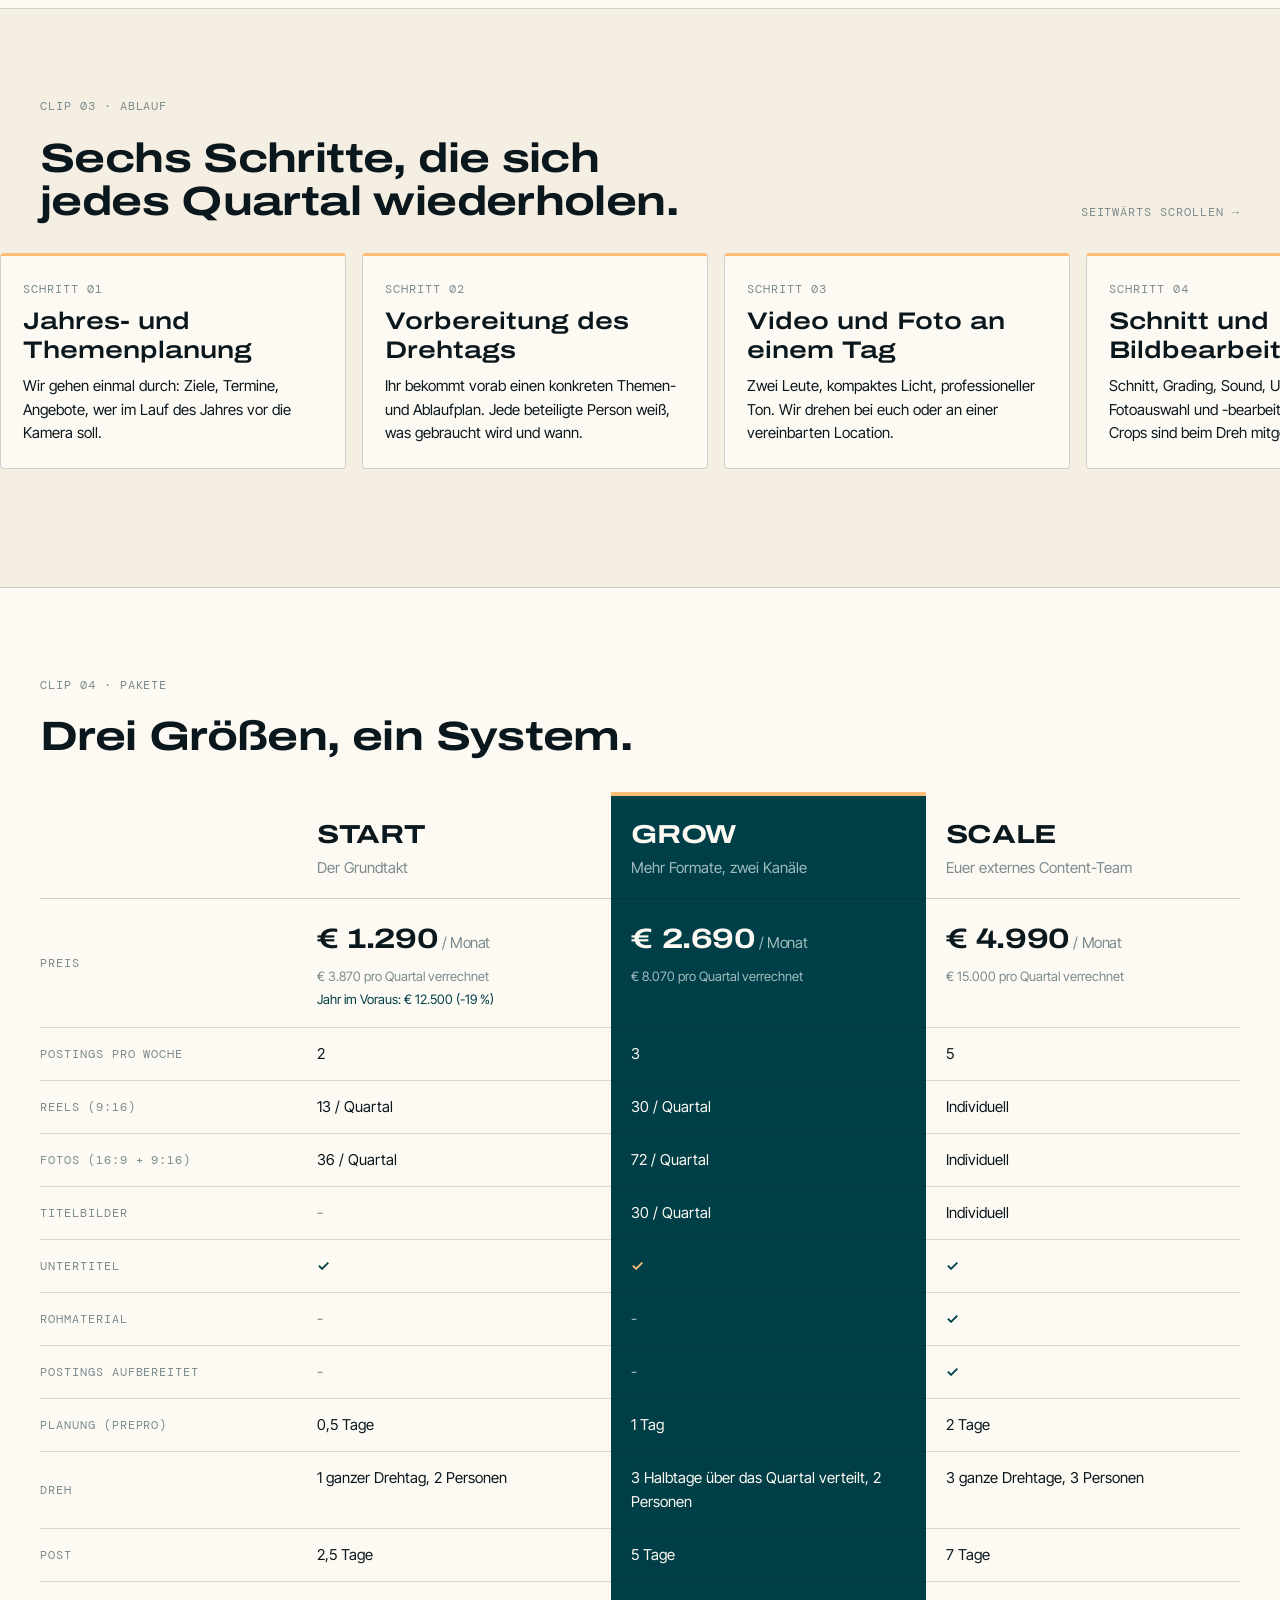
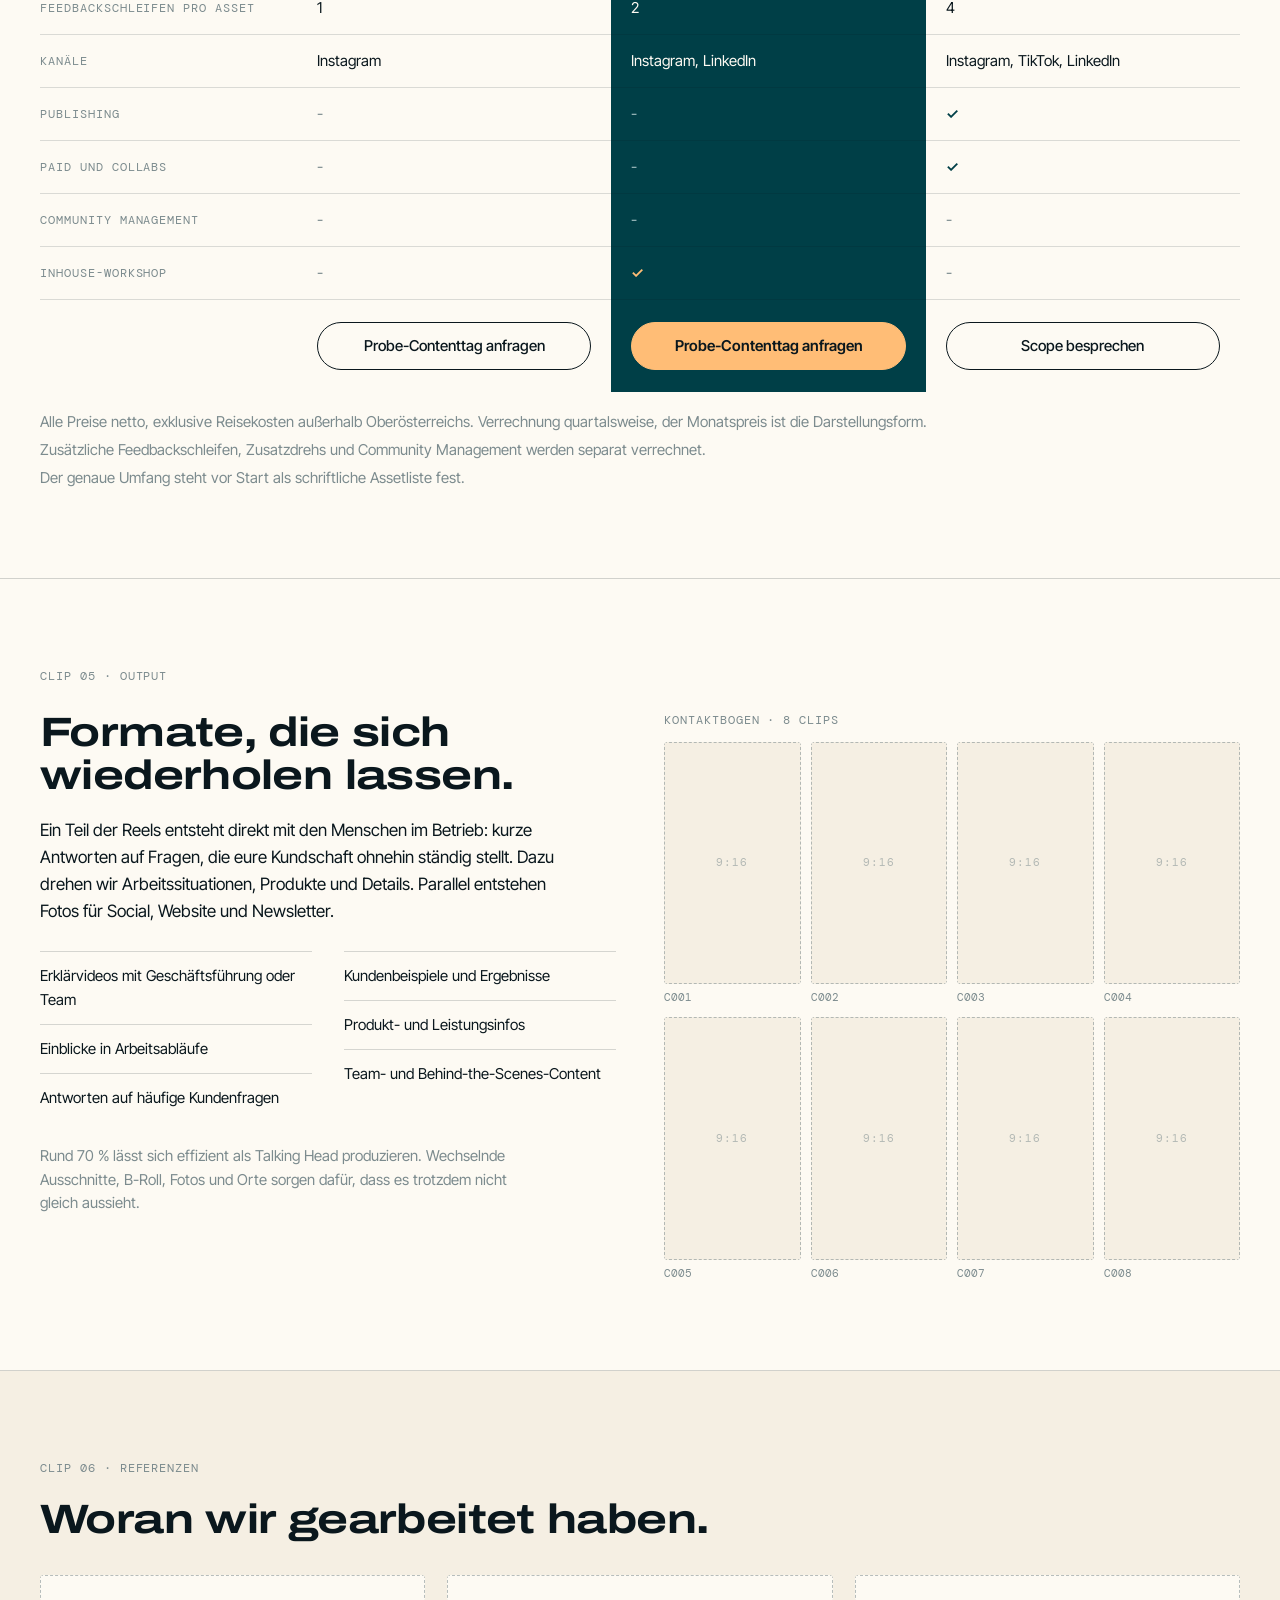
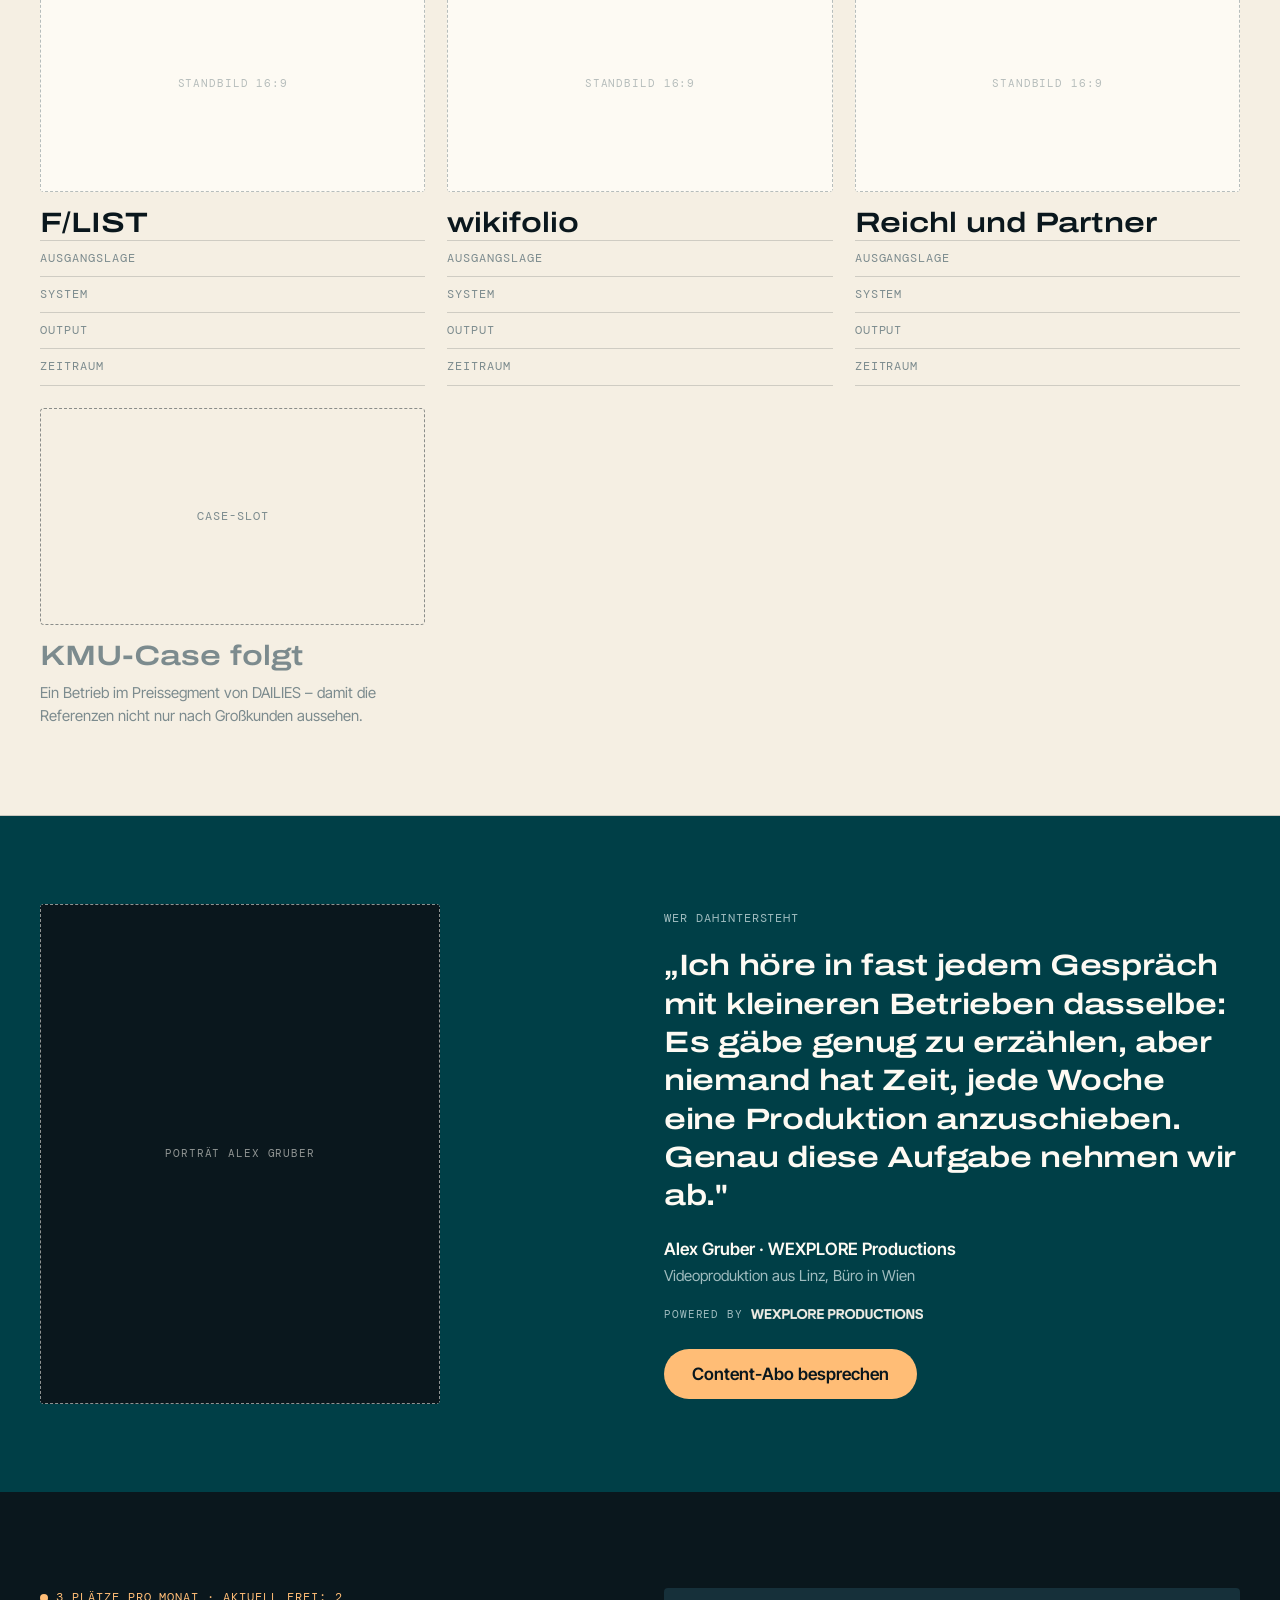
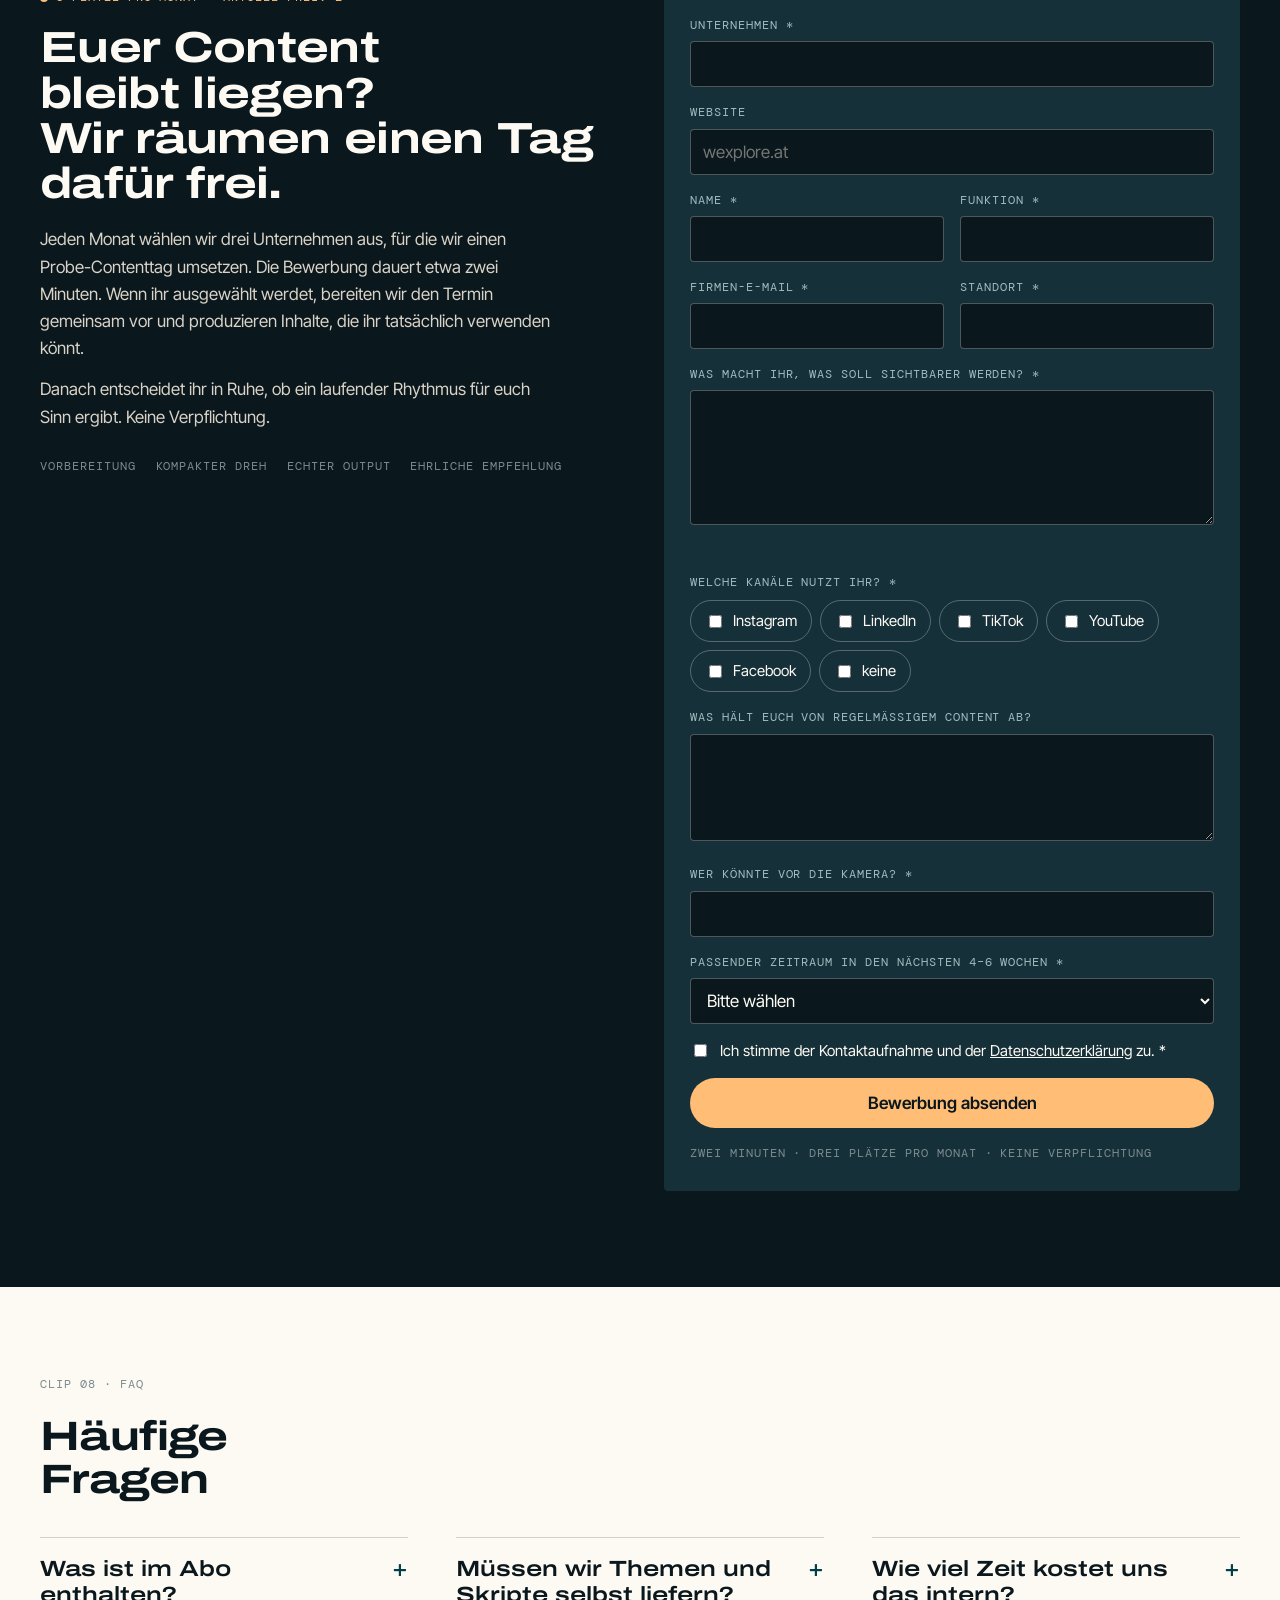
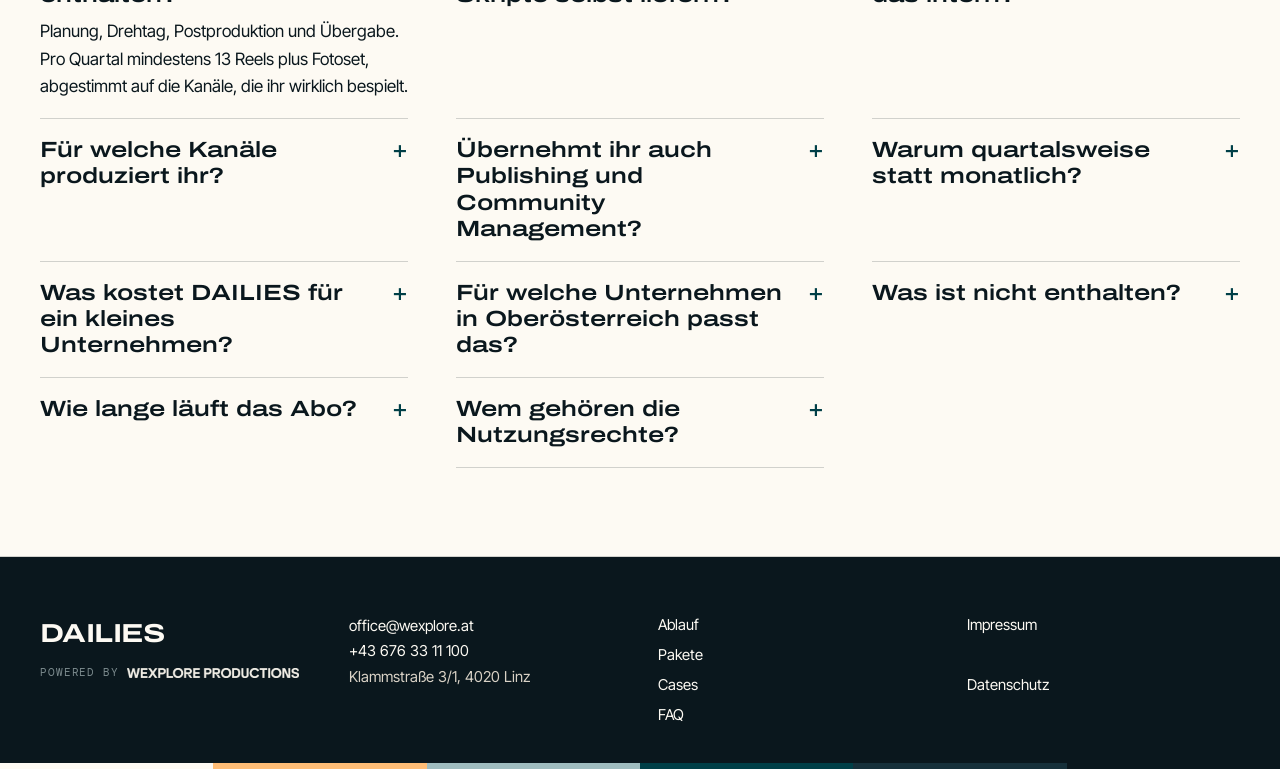
==== commit b0f0aaf9: "Pakete-Headline: Drei Groessen, ein System. Co-Authored-By: Claude Fable 5 <noreply@anthropic.com>" ====
--- a/hero-typo.html
+++ b/hero-typo.html
@@ -168,7 +168,7 @@
 
   <section id="pakete" data-screen-label="04 Pakete" style="scroll-margin-top:100px; padding:88px 40px; border-bottom:1px solid rgba(10,23,29,.18)">
     <p data-label="" style="margin:0; font-family:'DM Mono',monospace; font-size:12px; letter-spacing:.08em; text-transform:uppercase; color:#7C8B8E">Clip 04 · Pakete</p>
-    <h2 style="margin:20px 0 34px; font-family:Archivo,Helvetica,sans-serif; font-stretch:125%; font-weight:700; font-size:clamp(30px,3.2vw,48px); line-height:1.05; letter-spacing:-0.015em">Drei Pakete, eine Zeile pro Frage.</h2>
+    <h2 style="margin:20px 0 34px; font-family:Archivo,Helvetica,sans-serif; font-stretch:125%; font-weight:700; font-size:clamp(30px,3.2vw,48px); line-height:1.05; letter-spacing:-0.015em">Drei Größen, ein System.</h2>
     <div data-table="" style="display:grid; grid-template-columns:minmax(150px,.9fr) repeat(3, minmax(210px,1.1fr)); overflow-x:auto">
       <div style="border-bottom:1px solid rgba(10,23,29,.2)"></div>
       <div class="pk pk-start pk-head" style="border-bottom:1px solid rgba(10,23,29,.2); padding:18px 20px">
